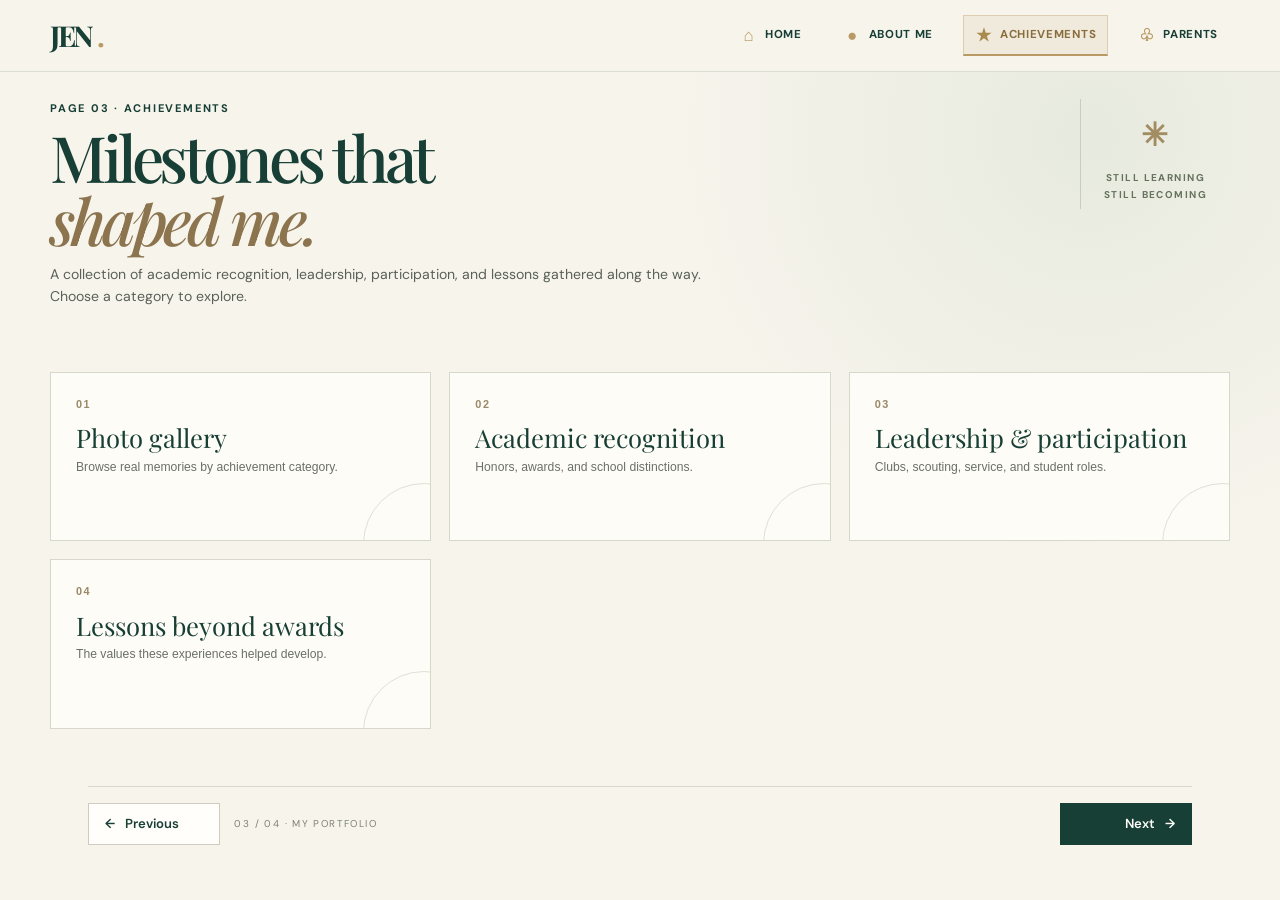
==== achievements.html @ 6d48bd4e "add changes" ====
<!DOCTYPE html>

<html lang="en">
<head>
<meta charset="utf-8"/>
<meta content="width=device-width, initial-scale=1" name="viewport"/>
<meta content="Ejelyn Cudal Garin's academic portfolio, personal story, achievements, and future goals." name="description"/>
<meta content="#173f35" name="theme-color"/>
<title>
   Achievements | Ejelyn Cudal Garin
  </title>
<link href="https://fonts.googleapis.com" rel="preconnect"/>
<link crossorigin="" href="https://fonts.gstatic.com" rel="preconnect"/>
<link href="https://fonts.googleapis.com/css2?family=DM+Sans:wght@400;500;600;700&amp;family=Playfair+Display:ital,wght@0,500;0,600;0,700;1,500;1,600&amp;display=swap" rel="stylesheet"/>
<link href="css/style.css" rel="stylesheet"/>
<script defer="" src="js/script.js">
</script>
<script defer="" src="js/gallery.js">
</script>
</head>
<body>
<a class="skip-link" href="#main">
   Skip to content
  </a>
<header class="site-header">
<a class="brand" href="index.html">
    JEN
    <span>
     .
    </span>
</a>

<nav aria-label="Main navigation" class="site-nav" id="site-nav"><a data-page="home" href="index.html"><span aria-hidden="true" class="nav-icon">⌂</span><span class="nav-label">HOME</span></a><a data-page="personal" href="personal.html"><span aria-hidden="true" class="nav-icon">●</span><span class="nav-label">ABOUT ME</span></a><a aria-current="page" class="active" data-page="achievements" href="achievements.html"><span aria-hidden="true" class="nav-icon">★</span><span class="nav-label">ACHIEVEMENTS</span></a><a data-page="parents" href="parents.html"><span aria-hidden="true" class="nav-icon">♧</span><span class="nav-label">PARENTS</span></a></nav>
</header>
<main id="main">
<section class="dashboard-hero">
<div class="dashboard-heading">
<p class="eyebrow">
      PAGE 03 · ACHIEVEMENTS
     </p>
<h1>
      Milestones that
      <br/>
<em>
       shaped me.
      </em>
</h1>
<p class="dashboard-intro">
      A collection of academic recognition, leadership, participation, and lessons gathered along the way. Choose a category to explore.
     </p>
</div>
<div class="dashboard-side-note">
<span class="side-note-mark">
      ✳
     </span>
<span>
      STILL LEARNING
      <br/>
      STILL BECOMING
     </span>
</div>
</section>
<section aria-label="Interactive page sections" class="dashboard-grid">
<button class="dashboard-card" data-dashboard-open="gallery" type="button">
<span class="dashboard-card-number">
      01
     </span>
<span class="dashboard-card-title">
      Photo gallery
     </span>
<span class="dashboard-card-desc">
      Browse real memories by achievement category.
     </span>
<span class="dashboard-card-action">
</button>
<button class="dashboard-card" data-dashboard-open="academic" type="button">
<span class="dashboard-card-number">
      02
     </span>
<span class="dashboard-card-title">
      Academic recognition
     </span>
<span class="dashboard-card-desc">
      Honors, awards, and school distinctions.
     </span>
<span class="dashboard-card-action">
</button>
<button class="dashboard-card" data-dashboard-open="leadership" type="button">
<span class="dashboard-card-number">
      03
     </span>
<span class="dashboard-card-title">
      Leadership &amp; participation
     </span>
<span class="dashboard-card-desc">
      Clubs, scouting, service, and student roles.
     </span>
<span class="dashboard-card-action">
</button>
<button class="dashboard-card" data-dashboard-open="lessons" type="button">
<span class="dashboard-card-number">
      04
     </span>
<span class="dashboard-card-title">
      Lessons beyond awards
     </span>
<span class="dashboard-card-desc">
      The values these experiences helped develop.
     </span>
<span class="dashboard-card-action">
</button>
</section>
<div aria-hidden="true" class="dashboard-source" hidden="">
<section class="section gallery-section searchable" id="photo-gallery">
<p class="eyebrow">
      A VISUAL JOURNEY · PHOTO GALLERY
     </p>
<h2>
      Memories behind
      <br/>
<em>
       the milestones.
      </em>
</h2>
<p class="gallery-intro">
      Browse my memories by category, from awards and school activities to leadership, clubs, research, and community service.
     </p>
<div aria-live="polite" class="editorial-gallery" id="editorial-gallery">
</div>
</section>
<section class="section searchable">
<p class="eyebrow">
      01 · ACADEMIC RECOGNITION
     </p>
<h2>
      Every milestone
      <br/>
<em>
       counts.
      </em>
</h2>
<div class="achievement-grid">
<article class="achievement-item">
<span class="achievement-symbol">
        ✳
       </span>
<h3>
        Kinder &amp; Elementary Honors
       </h3>
<p>
        San Pedro Elementary School · Kinder and Grades 1, 2, 4, and 5 — With Honors; Grade 3 — With High Honors.
       </p>
</article>
<article class="achievement-item">
<span class="achievement-symbol">
        ✳
       </span>
<h3>
        Grade 6 Honors
       </h3>
<p>
        Mary the Queen Educational Foundation · Grade 6, S.Y. 2017–2018 — With Honors.
       </p>
</article>
<article class="achievement-item">
<span class="achievement-symbol">
        ✳
       </span>
<h3>
        Junior High Honors
       </h3>
<p>
        Mary the Queen Educational Foundation · Grades 7–8, S.Y. 2018–2021 — With Honors.
       </p>
</article>
<article class="achievement-item">
<span class="achievement-symbol">
        ✳
       </span>
<h3>
        Grade 9 Honors
       </h3>
<p>
        The Great Plebian College · Grade 9, S.Y. 2021–2022 — With Honors.
       </p>
</article>
<article class="achievement-item">
<span class="achievement-symbol">
        ✳
       </span>
<h3>
        Grade 10 Honors
       </h3>
<p>
        Lyceum North-Western University · Grade 10, S.Y. 2022–2023 — With Honors.
       </p>
</article>
<article class="achievement-item">
<span class="achievement-symbol">
        ✳
       </span>
<h3>
        Best in Filipino
       </h3>
<p>
        Lyceum North-Western University · Grade 10, S.Y. 2022–2023.
       </p>
</article>
<article class="achievement-item">
<span class="achievement-symbol">
        ✳
       </span>
<h3>
        Best in Social Sciences
       </h3>
<p>
        Lyceum North-Western University · Grade 10, S.Y. 2022–2023.
       </p>
</article>
<article class="achievement-item">
<span class="achievement-symbol">
        ✳
       </span>
<h3>
        Best in TLE Skills
       </h3>
<p>
        Lyceum North-Western University · Grade 10, S.Y. 2022–2023.
       </p>
</article>
<article class="achievement-item">
<span class="achievement-symbol">
        ✳
       </span>
<h3>
        Senior High Honors
       </h3>
<p>
        Lyceum North-Western University · STEM strand, graduated 2025 with honors.
       </p>
</article>
<article class="achievement-item">
<span class="achievement-symbol">
        ✳
       </span>
<h3>
        Best in Research Capstone Project Paper
       </h3>
<p>
        Senior High School · Recognition for research and capstone work.
       </p>
</article>
<article class="achievement-item">
<span class="achievement-symbol">
        ✳
       </span>
<h3>
        Best in Product Innovation
       </h3>
<p>
        Senior High School · Recognition for product innovation.
       </p>
</article>
</div>
</section>
<section class="section paper-section searchable">
<p class="eyebrow">
      02 · LEADERSHIP &amp; PARTICIPATION
     </p>
<h2>
      Showing up
      <br/>
<em>
       for others.
      </em>
</h2>
<div class="timeline">
<article class="timeline-item">
<span class="timeline-date">
        S.Y. 2013–2014 · ELEMENTARY
       </span>
<div>
<h3>
         Supreme Pupil Government (SPG) Representative · Grade 3
        </h3>
<p>
         Elected as a Grade 3 Representative at San Pedro Elementary School, an early experience in student leadership and representing classmates.
        </p>
</div>
</article>
<article class="timeline-item">
<span class="timeline-date">
        ENVIRONMENT &amp; SERVICE
       </span>
<div>
<h3>
         YES-O Camp President
        </h3>
<p>
         San Pedro Elementary School · S.Y. 2013–2014. Led and joined activities promoting environmental awareness, teamwork, and responsibility.
        </p>
</div>
</article>
<article class="timeline-item">
<span class="timeline-date">
        SCOUTING
       </span>
<div>
<h3>
         Star Scout &amp; Junior Girl Scout
        </h3>
<p>
         Star Scout Dancer Badge / Challenge of the Arts (S.Y. 2013–2014). Junior Girl Scout activities (2014–2015) included Preparedness, Environmental and Community programs, advanced first aid, online safety, and an Outstanding Community Action Project through tree planting.
        </p>
</div>
</article>
<article class="timeline-item">
<span class="timeline-date">
        SCHOOL ACTIVITIES
       </span>
<div>
<h3>
         Clubs &amp; performance
        </h3>
<p>
         Mary the Queen: Theatre and Drum and Lyre Corps. Lyceum North-Western University: Science Club and Filipino Club. Filipino Club · S.Y. 2023–2024, Grade 11: Tagapamayapa (P.O.), helping maintain peace, order, and positive relationships among members.
        </p>
</div>
</article>
</div>
</section>
<section class="section searchable">
<p class="eyebrow">
      03 · WHAT THESE MILESTONES TAUGHT ME
     </p>
<h2>
      Beyond the
      <br/>
<em>
       certificate.
      </em>
</h2>
<div class="value-grid">
<article>
<h3>
        Consistency
       </h3>
<p>
        Recognition encouraged me to keep showing up and putting effort into learning.
       </p>
</article>
<article>
<h3>
        Teamwork
       </h3>
<p>
        Clubs, scouting, and school activities taught me that group achievements depend on cooperation.
       </p>
</article>
<article>
<h3>
        Responsibility
       </h3>
<p>
        Leadership opportunities helped me appreciate preparation, accountability, and service.
       </p>
</article>
<article>
<h3>
        Creativity
       </h3>
<p>
        Research, product innovation, and the arts gave me different ways to explore ideas and express them.
       </p>
</article>
</div>
</section>
</div>
<div class="dashboard-overlay" hidden="" id="dashboard-overlay">
<div aria-labelledby="dashboard-panel-title" aria-modal="true" class="dashboard-panel" role="dialog">
<div class="dashboard-panel-top">
<div>
<p class="eyebrow">
        INTERACTIVE VIEW
       </p>
<h2 id="dashboard-panel-title">
        Explore
       </h2>
</div>
<button aria-label="Close section" class="dashboard-close" type="button">
       ×
      </button>
</div>
<div class="dashboard-panel-content" id="dashboard-panel-content">
</div>
</div>
</div>
<nav aria-label="Portfolio page navigation" class="page-step-navigation">
<a aria-label="Previous page: About Me" class="page-step-link previous" href="personal.html"><span aria-hidden="true">←</span><span>Previous</span></a>
<span class="page-step-center">03 / 04 · MY PORTFOLIO</span>
<a aria-label="Next page: Parents" class="page-step-link next" href="parents.html"><span>Next</span><span aria-hidden="true">→</span></a>
</nav>
</main>
<footer class="site-footer">
<p>
    © 2026 Ejelyn Cudal Garin · Personal Academic Portfolio
   </p>
<a href="index.html">
    Back to home ↑
   </a>
</footer>
<script defer="" src="js/photo-viewer.js"></script>
<script defer="" src="js/dashboard.js"></script>
</body>
</html>
---- css/style.css ----
:root{--ivory:#F7F4EC;--paper:#FFFEFA;--green:#173F35;--green2:#315B4B;--charcoal:#292B28;--muted:#686E65;--line:#DDD9CE;--gold:#B99A64;--serif:"Playfair Display",Georgia,serif;--sans:"DM Sans",Arial,sans-serif;--page:min(1180px,calc(100% - 48px))}
*{box-sizing:border-box}html{scroll-behavior:smooth;scroll-padding-top:90px}body{margin:0;background:var(--ivory);color:var(--charcoal);font-family:var(--sans);line-height:1.75}a{color:inherit;text-decoration:none}img{max-width:100%;display:block}p{margin-top:0}.skip-link{position:absolute;left:-9999px;top:8px;background:var(--green);color:white;padding:10px 16px;z-index:100}.skip-link:focus{left:8px}
.site-header{min-height:76px;padding:0 max(24px,calc((100% - 1180px)/2));display:flex;align-items:center;justify-content:space-between;border-bottom:1px solid rgba(23,63,53,.13);background:rgba(247,244,236,.96);position:sticky;top:0;z-index:20;backdrop-filter:blur(12px)}.brand{font-family:var(--serif);font-size:1.8rem;letter-spacing:-.08em;font-weight:700;color:var(--green)}.brand span{color:var(--gold)}.site-nav{display:flex;align-items:center;gap:25px;font-size:.82rem;font-weight:600}.site-nav a{padding:8px 0;border-bottom:1px solid transparent}.site-nav a:hover,.site-nav a.active{color:#8A6D3D;border-color:var(--gold)}.menu-toggle{display:none}
.section{padding:92px max(24px,calc((100% - 1180px)/2))}.hero{min-height:calc(90svh - 76px);padding-top:75px;padding-bottom:70px;display:grid;grid-template-columns:1.05fr .95fr;gap:60px;align-items:center;position:relative;overflow:hidden}.hero-copy{max-width:640px}.eyebrow{font-size:.69rem;letter-spacing:.16em;font-weight:700;color:var(--green);margin:0 0 18px}.eyebrow-line{display:inline-block;width:30px;height:1px;background:var(--green);vertical-align:middle;margin-right:10px}h1,h2,h3{margin-top:0;font-weight:500;line-height:1.15}h1{font-family:var(--serif);font-size:clamp(3.8rem,7vw,7rem);letter-spacing:-.065em;margin-bottom:25px;color:var(--green)}h1 em,h2 em{font-weight:500;color:#8B744E;font-style:italic}h2{font-family:var(--serif);font-size:clamp(2.5rem,5vw,4.8rem);letter-spacing:-.055em;color:var(--green);margin-bottom:26px}h3{font-family:var(--serif);font-size:1.55rem;color:var(--green);margin-bottom:12px}.hero-intro{font-size:1.08rem;max-width:540px;color:#4D514A}.hero-motto{font-family:var(--serif);font-style:italic;font-size:1.15rem;color:var(--green);margin:28px 0}.hero-actions{display:flex;align-items:center;gap:24px;flex-wrap:wrap}.button{display:inline-flex;align-items:center;gap:16px;padding:13px 18px;font-size:.84rem;font-weight:600;transition:transform .2s,background .2s}.button:hover{transform:translateY(-3px)}.button-dark{background:var(--green);color:white}.button-dark:hover{background:#0E3028}.text-link{font-size:.85rem;font-weight:600;text-decoration:underline;text-underline-offset:5px;text-decoration-color:#B99A64}.hero-art{position:relative;max-width:500px;justify-self:end;width:100%;padding:20px 35px 35px 20px}.portrait-frame{aspect-ratio:4/5;background:#E9E5D9;border:1px solid #D8D2C4;padding:12px;position:relative;box-shadow:18px 18px 0 #E8E2D5}.portrait-frame img{width:100%;height:100%;object-fit:contain;background:#f5f2e9;position:absolute;inset:0;padding:12px}.image-placeholder{display:none;width:100%;height:100%;min-height:180px;align-items:center;justify-content:center;flex-direction:column;text-align:center;gap:12px;color:var(--green);font-size:.86rem;background:linear-gradient(145deg,#EAE5D8,#F6F2E8);padding:18px}.placeholder-mark{font-family:var(--serif);font-size:3rem;font-style:italic;color:#9B855E}.image-placeholder small{font-size:.72rem;color:var(--muted)}.hero-note{position:absolute;bottom:5px;left:-22px;background:var(--green);color:white;padding:18px 20px;display:flex;align-items:center;gap:12px;font-family:var(--serif);font-style:italic;line-height:1.35;box-shadow:0 10px 30px #233b2a20}.note-star{font-size:1.8rem;color:#D9C8A8}.vertical-label{position:absolute;right:4px;top:22px;writing-mode:vertical-rl;font-size:.59rem;letter-spacing:.2em;color:var(--muted)}
.intro{border-top:1px solid var(--line);background:var(--paper)}.intro-grid{display:grid;grid-template-columns:1fr 1fr;gap:70px}.lead{font-size:1.2rem;line-height:1.7;color:#44483F}.intro-side{max-width:550px;color:#62665E;font-size:.96rem}.highlight-section,.paper-section{background:var(--paper)}.section-heading{max-width:720px;margin-bottom:48px}.section-desc{max-width:620px;color:var(--muted)}.future-grid{display:grid;grid-template-columns:repeat(3,1fr);gap:18px}.future-card{border:1px solid var(--line);padding:28px 25px;min-height:290px;position:relative;background:#FAF8F2}.future-index{font-family:var(--serif);font-size:2.2rem;color:#C4B18D}.future-card .eyebrow{margin:20px 0 12px;font-size:.62rem}.future-card h3{font-size:1.6rem}.future-card p{color:var(--muted);font-size:.9rem}.contact-section{background:var(--green);text-align:center;color:var(--ivory);padding-top:100px;padding-bottom:100px}.contact-section .eyebrow{color:#D9C8A8}.contact-section h2{color:var(--ivory)}.contact-section h2 em{color:#D9C8A8}.contact-copy{max-width:620px;margin:0 auto 30px;color:#E0E7DE}.button-light{background:var(--ivory);color:var(--green)}.site-footer{display:flex;justify-content:space-between;align-items:center;gap:20px;padding:25px max(24px,calc((100% - 1180px)/2));font-size:.75rem;color:var(--muted)}.site-footer p{margin:0}.site-footer>a:last-child{text-decoration:underline;text-underline-offset:4px}
.page-hero{padding-top:75px;padding-bottom:55px}.page-hero h1{font-size:clamp(3.5rem,6vw,6rem)}.page-hero .hero-intro{max-width:700px}.search-wrap{margin-top:32px;max-width:580px}.search-wrap label{display:block;font-size:.75rem;font-weight:700;letter-spacing:.08em;margin-bottom:8px;color:var(--green)}.search-wrap input{width:100%;border:1px solid #CFCABD;background:var(--paper);padding:14px 16px;font:inherit;outline-color:var(--green)}.search-status{font-size:.76rem;color:var(--muted);margin:8px 0 0}.personal-layout{display:grid;grid-template-columns:1.2fr .8fr;gap:70px;align-items:start}.profile-intro p:not(.eyebrow){color:#555B52}.profile-facts{background:var(--green);color:#F7F4EC;padding:30px}.profile-facts .eyebrow{color:#D9C8A8}.profile-facts dl{margin:0}.profile-facts dl div{padding:13px 0;border-bottom:1px solid #ffffff2c}.profile-facts dt{font-size:.7rem;letter-spacing:.08em;text-transform:uppercase;color:#D9C8A8}.profile-facts dd{margin:3px 0 0;font-size:.92rem}.timeline{border-top:1px solid var(--line);margin:35px 0 0}.timeline-item{display:grid;grid-template-columns:200px 1fr;gap:40px;padding:28px 0;border-bottom:1px solid var(--line)}.timeline-date{font-size:.75rem;color:#8B744E;letter-spacing:.06em;padding-top:5px}.timeline-item h3{font-size:1.6rem;margin-bottom:10px}.timeline-item p{color:var(--muted);max-width:760px;margin-bottom:0}.value-grid{display:grid;grid-template-columns:repeat(3,1fr);gap:14px}.value-grid article{padding:25px;border:1px solid var(--line);background:#FAF8F2}.value-grid p{color:var(--muted);font-size:.9rem;margin-bottom:0}.closing-quote{margin:70px auto 0;max-width:800px;text-align:center;font-family:var(--serif);font-style:italic;font-size:clamp(1.5rem,3vw,2.4rem);line-height:1.45;color:var(--green)}.family-section{background:var(--paper)}.family-grid{display:grid;grid-template-columns:repeat(2,1fr);gap:45px 28px}.family-photo{aspect-ratio:5/3;background:#E9E5D9;position:relative;margin-bottom:22px;overflow:hidden}.family-photo img{position:absolute;inset:0;width:100%;height:100%;object-fit:contain;background:#f5f2e9}.family-photo .image-placeholder{min-height:100%;height:100%}.family-card .eyebrow{margin-bottom:9px;font-size:.62rem}.family-card h3{font-size:1.85rem}.family-card>p:last-child{max-width:500px;color:var(--muted);font-size:.91rem}.privacy-note{margin-top:40px;border-left:2px solid var(--gold);padding-left:16px;color:var(--muted);font-size:.78rem}.achievement-grid{display:grid;grid-template-columns:repeat(3,1fr);gap:16px;margin-top:35px}.achievement-item{border:1px solid var(--line);padding:26px;background:#FAF8F2}.achievement-symbol{font-size:1.4rem;color:var(--gold)}.achievement-item h3{margin-top:15px}.achievement-item p{font-size:.9rem;color:var(--muted);margin-bottom:0}
.search-hidden{display:none!important}.search-match{outline:1px solid #B99A64;outline-offset:2px}
@media(max-width:850px){.site-nav{gap:14px}.hero{gap:25px}.personal-layout{gap:35px}.future-card{padding:22px 18px}.achievement-grid{grid-template-columns:repeat(2,1fr)}.value-grid{grid-template-columns:repeat(2,1fr)}}
@media(max-width:680px){.site-header{min-height:68px;padding:0 18px}.menu-toggle{display:flex;flex-direction:column;gap:5px;background:transparent;border:0;padding:10px}.menu-toggle span{display:block;width:23px;height:1px;background:var(--green)}.site-nav{display:none;position:absolute;top:68px;left:0;right:0;padding:18px;background:var(--ivory);border-bottom:1px solid var(--line);flex-direction:column;align-items:stretch;gap:0}.site-nav.open{display:flex}.site-nav a{padding:12px 6px}.section{padding:65px 18px}.hero{min-height:auto;grid-template-columns:1fr;gap:28px;padding-top:48px;padding-bottom:60px}.hero-copy{order:1}.hero-art{order:0;width:min(78%,350px);justify-self:center;padding:10px 25px 25px 10px}.hero-note{left:-25px;padding:12px;font-size:.85rem}.vertical-label{right:-3px}.hero h1{font-size:clamp(3.5rem,17vw,5.6rem)}.intro-grid,.personal-layout{grid-template-columns:1fr;gap:25px}.page-hero{padding-top:50px}.page-hero h1{font-size:clamp(3.2rem,15vw,5rem)}.future-grid,.family-grid,.value-grid,.achievement-grid{grid-template-columns:1fr}.future-card{min-height:auto}.timeline-item{grid-template-columns:1fr;gap:8px;padding:23px 0}.profile-facts{padding:24px}.site-footer{padding:22px 18px;align-items:flex-start;flex-direction:column}.closing-quote{margin-top:50px}.hero-actions{gap:15px}}
@media(prefers-reduced-motion:reduce){html{scroll-behavior:auto}*,*:before,*:after{animation-duration:.01ms!important;transition-duration:.01ms!important}}


/* Editorial achievements photo gallery */
.gallery-intro{max-width:680px;color:var(--muted);margin:18px 0 38px;line-height:1.8}
.editorial-gallery{display:grid;grid-template-columns:repeat(2,minmax(0,1fr));gap:42px 24px;align-items:start}
.gallery-card{min-width:0}
.gallery-card-feature{grid-column:span 2;display:grid;grid-template-columns:1.15fr .85fr;gap:28px;align-items:center}
.gallery-photo{position:relative;aspect-ratio:4/3;overflow:hidden;background:#e9e7dc;border:1px solid var(--line)}
.photo-placeholder{display:flex;flex-direction:column;align-items:center;justify-content:center;text-align:center;padding:24px;background:linear-gradient(135deg,#edf0e7 0%,#f7f4ec 52%,#dce6dc 100%);color:var(--green)}
.photo-number{position:absolute;top:15px;left:17px;font-size:.68rem;letter-spacing:.12em;color:#796b53}
.photo-mark{font-family:var(--serif);font-size:3rem;color:#b99a64;line-height:1;margin-bottom:12px}
.photo-prompt{max-width:230px;font-size:.8rem;line-height:1.6;color:#62665e}
.gallery-caption{padding:19px 2px 0}
.gallery-caption .eyebrow{font-size:.63rem;margin-bottom:9px}
.gallery-caption h3{font-size:1.65rem;margin:0 0 10px}
.gallery-caption p:last-child{font-size:.91rem;line-height:1.75;color:var(--muted);margin-bottom:0}
@media(max-width:680px){.editorial-gallery{grid-template-columns:1fr;gap:30px}.gallery-card-feature{grid-column:auto;display:block}.gallery-photo{aspect-ratio:4/3}.gallery-caption h3{font-size:1.45rem}}


/* Personal profile additions */
.becoming-mantra{display:flex;flex-wrap:wrap;gap:.35rem .7rem;margin:1.4rem 0 0;padding-top:1rem;border-top:1px solid rgba(255,255,255,.28);font-family:'Playfair Display',serif;font-size:clamp(1.05rem,2vw,1.45rem);font-style:italic;line-height:1.55;color:inherit;}
.becoming-mantra span{display:inline-block;}
.becoming-mantra span:last-child{font-weight:700;text-decoration:underline;text-decoration-thickness:1px;text-underline-offset:5px;}
.personal-details h2{margin-bottom:1.5rem;}
.detail-grid{display:grid;grid-template-columns:repeat(3,minmax(0,1fr));gap:1rem;}
.detail-card,.detail-panel{padding:1.25rem 1.35rem;border:1px solid var(--line, #d9dfd8);background:rgba(255,255,255,.48);}
.detail-label{display:block;margin-bottom:.5rem;font-size:.72rem;text-transform:uppercase;letter-spacing:.13em;opacity:.7;}
.detail-card p,.detail-panel p{margin:0;overflow-wrap:anywhere;}
.detail-card a{color:inherit;text-decoration-thickness:1px;text-underline-offset:3px;}
.detail-card-wide{grid-column:span 2;}
.personality-layout{display:grid;grid-template-columns:1fr 1fr;gap:clamp(2rem,6vw,6rem);align-items:start;}
.personality-copy{padding-top:2.4rem;}
.personality-copy p{max-width:62ch;}
.detail-columns{display:grid;grid-template-columns:repeat(2,minmax(0,1fr));gap:1rem;margin-top:1.5rem;}
.detail-panel h3{margin:0 0 .65rem;font-family:'Playfair Display',serif;font-size:1.3rem;font-weight:500;}
.detail-panel .sub-detail-heading{margin-top:1.3rem;}
@media(max-width:700px){.detail-grid{grid-template-columns:repeat(2,minmax(0,1fr));}.detail-card-wide{grid-column:span 2;}.personality-layout{grid-template-columns:1fr;gap:1rem;}.personality-copy{padding-top:0;}.detail-columns{grid-template-columns:1fr;}.becoming-mantra{gap:.2rem .55rem;}}

.gallery-photo{position:relative;overflow:hidden;}
.gallery-image{display:block;width:100%;height:100%;object-fit:cover;}
.gallery-photo.has-image .photo-number,.gallery-photo.has-image .photo-mark,.gallery-photo.has-image .photo-prompt{display:none;}


/* Personal interests: editorial icon cards */
.interest-grid{display:grid;grid-template-columns:repeat(4,minmax(0,1fr));gap:1rem;margin-top:1.6rem}
.interest-card{min-width:0;padding:1.35rem;border:1px solid var(--line,#d9dfd8);background:linear-gradient(145deg,rgba(255,255,255,.72),rgba(247,245,239,.9));transition:transform .2s ease,border-color .2s ease,box-shadow .2s ease}
.interest-card:hover{transform:translateY(-3px);border-color:var(--gold,#b99a64);box-shadow:0 12px 28px rgba(23,63,53,.07)}
.interest-icon{width:43px;height:43px;display:flex;align-items:center;justify-content:center;margin-bottom:1rem;border-radius:14px;background:#e4ece4;color:var(--green,#173f35)}
.interest-icon svg{width:23px;height:23px;fill:none;stroke:currentColor;stroke-width:1.6;stroke-linecap:round;stroke-linejoin:round}
.interest-card h3{margin:0 0 .55rem;font-family:'Playfair Display',serif;font-size:1.22rem;font-weight:500;line-height:1.25}
.interest-card p{margin:0;color:var(--muted,#62665e);font-size:.88rem;line-height:1.7}
.interest-card h4{margin:1rem 0 .45rem;font-size:.76rem;text-transform:uppercase;letter-spacing:.1em;font-weight:600}
.color-icon{flex-direction:row;gap:4px;font-size:1.25rem}
.color-icon span:nth-child(1){color:#222}.color-icon span:nth-child(2){color:#fff;text-shadow:0 0 0 #777,0 0 2px #777}.color-icon span:nth-child(3){color:#e8a6bd}
.color-swatches,.comfort-color{display:flex;align-items:center;gap:.5rem;margin:.55rem 0 .7rem}
.swatch{display:inline-block;width:19px;height:19px;border-radius:50%;border:1px solid rgba(0,0,0,.14)}
.swatch-black{background:#222}.swatch-white{background:#fff}.swatch-pink{background:#e8a6bd}.swatch-yellow{background:#f0d66e}
.comfort-color{font-size:.88rem;color:var(--muted,#62665e)}
@media(max-width:1000px){.interest-grid{grid-template-columns:repeat(3,minmax(0,1fr))}}
@media(max-width:700px){.interest-grid{grid-template-columns:repeat(2,minmax(0,1fr))}.family-grid{grid-template-columns:1fr;gap:35px}}
@media(max-width:420px){.interest-grid{grid-template-columns:1fr}}

/* Preserve each original photograph's aspect ratio without cropping */
.family-grid{grid-template-columns:repeat(2,minmax(0,1fr));align-items:start}
.family-photo{aspect-ratio:auto;height:auto;overflow:visible;background:transparent}
.family-photo img{position:static;display:block;width:100%;height:auto;max-height:none;object-fit:contain;object-position:center;background:transparent}
.family-photo .image-placeholder{display:none!important}
.gallery-photo{height:auto;min-height:260px;aspect-ratio:auto;overflow:hidden}
.gallery-photo .gallery-image{position:relative;display:block;width:100%;height:auto;max-height:none;object-fit:contain;object-position:center;background:#f7f5ef}
.gallery-photo:not(.has-image){min-height:260px;aspect-ratio:4/3}
@media(max-width:700px){.family-grid{grid-template-columns:1fr}.family-photo img{width:100%;height:auto}.gallery-photo.has-image{min-height:0}}


/* Original image proportions are preserved; images are never stretched or cropped. */
.gallery-photo.has-image{aspect-ratio:auto;height:auto;overflow:visible;background:transparent;display:block;padding:0;}
.gallery-image{display:block;width:100%;height:auto;max-height:none;object-fit:contain;}
.family-photo{height:auto;aspect-ratio:auto;overflow:visible;background:transparent;}
.family-photo img{position:static;display:block;width:100%;height:auto;max-height:none;object-fit:contain;background:transparent;}
.family-photo .image-placeholder{min-height:0;height:auto;}


/* Interactive portfolio additions */
.school-timeline{display:grid;grid-template-columns:repeat(2,minmax(0,1fr));gap:1rem;margin-top:2rem}.school-card{display:grid;grid-template-columns:88px 1fr;gap:1.1rem;align-items:center;padding:1.25rem;background:#fff;border:1px solid #dfe7df;border-radius:18px;box-shadow:0 8px 24px #173f350a}.school-card img{width:88px;height:auto;max-height:100px;object-fit:contain;display:block}.school-card h3{margin:.2rem 0}.school-card p{margin:.35rem 0;color:#5e6b63;font-size:.93rem}.interest-grid{display:grid;grid-template-columns:repeat(3,minmax(0,1fr));gap:1rem;margin-top:2rem}.interest-card{border:1px solid #dfe7df;background:#fff;border-radius:18px;padding:1.25rem;text-align:left;cursor:pointer;transition:transform .2s,box-shadow .2s;color:#173f35;min-height:175px}.interest-card:hover,.interest-card:focus-visible{transform:translateY(-4px);box-shadow:0 14px 32px #173f3518}.interest-card .interest-icon{font-size:1.7rem;display:block;margin-bottom:.8rem}.interest-card h3{margin:0 0 .4rem}.interest-card p{margin:0;color:#68756c;font-size:.9rem}.family-card{cursor:pointer;transition:transform .2s,box-shadow .2s}.family-card:hover{transform:translateY(-4px);box-shadow:0 14px 30px #173f3514}.family-open{margin-top:.8rem;border:0;background:transparent;text-decoration:underline;text-underline-offset:4px;font:inherit;cursor:pointer;color:#173f35}.family-photo img,.gallery-image{width:100%;height:auto;object-fit:contain;display:block}.family-photo{height:auto!important;overflow:visible!important;background:#f4f2eb}.gallery-photo{height:auto!important;aspect-ratio:auto!important;overflow:hidden}.gallery-image{position:relative!important;inset:auto!important;max-height:560px}.photo-placeholder:not(.has-image){min-height:180px;aspect-ratio:4/3;background:#edf1e9}.portfolio-modal{position:fixed;inset:0;z-index:9999;background:#101a16b8;display:none;align-items:center;justify-content:center;padding:1rem}.portfolio-modal.open{display:flex}.portfolio-modal-panel{position:relative;background:#fbfaf6;color:#173f35;border-radius:20px;max-width:760px;width:min(100%,760px);max-height:88vh;overflow:auto;padding:clamp(1.3rem,4vw,2.5rem);box-shadow:0 25px 90px #0004}.portfolio-modal-panel h2{font-family:'Playfair Display',serif;font-size:clamp(1.7rem,4vw,2.6rem);margin:.2rem 2.4rem 1rem 0}.portfolio-modal-panel p{line-height:1.8}.modal-close{position:sticky;float:right;top:0;border:1px solid #d5dfd5;background:#fff;border-radius:50%;width:42px;height:42px;font-size:1.3rem;cursor:pointer;color:#173f35}.resource-list{display:grid;gap:.7rem;margin-top:1rem}.resource-list a{padding:1rem;border-radius:12px;border:1px solid #dfe7df;background:#fff;color:#173f35;text-decoration:none}.resource-list a:hover{text-decoration:underline}.modal-note{font-size:.9rem;color:#647269;background:#edf2eb;padding:.9rem;border-radius:12px}.achievement-item,.timeline-item{break-inside:avoid}
@media(max-width:760px){.school-timeline{grid-template-columns:1fr}.interest-grid{grid-template-columns:repeat(2,minmax(0,1fr))}.school-card{grid-template-columns:68px 1fr}.school-card img{width:68px}.portfolio-modal{padding:.5rem}.portfolio-modal-panel{max-height:94vh;border-radius:16px}}
@media(max-width:420px){.interest-grid{grid-template-columns:1fr}.school-card{padding:1rem}}

/* Interactive interest cards and resource popups */
.interest-card{cursor:pointer;text-align:left;color:inherit;font:inherit;display:block;width:100%;text-decoration:none;transition:transform .2s,box-shadow .2s,border-color .2s}.interest-card:hover,.interest-card:focus-visible{transform:translateY(-4px);box-shadow:0 12px 28px #173f3517;border-color:var(--gold);outline-color:var(--green)}.interest-card .interest-icon{display:flex;align-items:center;justify-content:center;gap:5px}.interest-card .interest-icon svg{width:30px;height:30px;fill:none;stroke:currentColor;stroke-width:1.6;stroke-linecap:round;stroke-linejoin:round}.interest-action{display:inline-block;margin-top:8px;color:var(--green);font-weight:700;text-decoration:underline;text-underline-offset:3px}.resource-list{display:grid;gap:10px;margin-top:22px}.resource-item{display:flex;flex-direction:column;gap:2px;border:1px solid var(--line);background:#FAF8F2;padding:14px 16px}.resource-item strong{color:var(--green)}.resource-item span{font-size:.88rem;color:var(--muted)}#family-modal-content p{white-space:normal;line-height:1.85}.family-open{cursor:pointer}


/* Organized achievements gallery: grouped by category, without photo-count badges. */
.editorial-gallery{display:block}
.gallery-category-group{margin:0 0 54px}
.gallery-category-title{font-family:var(--serif);font-size:1.8rem;font-weight:600;margin:0 0 24px;padding-bottom:12px;border-bottom:1px solid var(--line)}
.gallery-category-grid{display:grid;grid-template-columns:repeat(2,minmax(0,1fr));gap:38px 24px;align-items:start}
.gallery-photo .photo-number{display:none!important}
.gallery-caption h4{font-family:var(--serif);font-size:1.45rem;font-weight:600;margin:0 0 10px}
@media(max-width:680px){.gallery-category-grid{grid-template-columns:1fr;gap:30px}.gallery-category-title{font-size:1.55rem}}


/* Final achievements gallery: compact layout with only real uploaded photographs */
#editorial-gallery { display: block; }
#editorial-gallery .gallery-category-group { margin: 0 0 42px; }
#editorial-gallery .gallery-category-grid {
  display: grid;
  grid-template-columns: repeat(2, minmax(0, 1fr));
  gap: 24px;
  align-items: start;
}
#editorial-gallery .gallery-category-group.single-photo-category .gallery-category-grid {
  grid-template-columns: minmax(0, 1fr);
}
#editorial-gallery .gallery-category-group.single-photo-category .gallery-card {
  width: 100%;
  max-width: 620px;
}
#editorial-gallery .gallery-card { min-width: 0; margin: 0; }
#editorial-gallery .gallery-photo {
  aspect-ratio: auto;
  height: auto;
  min-height: 0;
  padding: 0;
  display: block;
  overflow: hidden;
  background: #f4f1eb;
}
#editorial-gallery .gallery-image {
  display: block;
  width: 100%;
  height: auto;
  max-height: 560px;
  object-fit: contain;
  margin: 0 auto;
}
#editorial-gallery .gallery-caption { padding: 12px 2px 0; }
#editorial-gallery .gallery-caption h4 { margin-bottom: 0; }
@media (max-width: 680px) {
  #editorial-gallery .gallery-category-grid { grid-template-columns: minmax(0, 1fr); gap: 24px; }
  #editorial-gallery .gallery-category-group.single-photo-category .gallery-card { max-width: none; }
}

/* Small underlined prompts on each personal-interest card */
.interest-card .interest-action{display:block;margin-top:10px;color:var(--green,#173f35);font-size:.82rem;font-weight:700;text-decoration:underline;text-underline-offset:3px}
.interest-card:focus-visible{outline:2px solid var(--gold,#b99a64);outline-offset:3px}


/* Achievement category cards and pop-up gallery */
.gallery-section .gallery-intro{max-width:680px;color:var(--muted);margin-bottom:30px}
.achievement-category-grid{display:grid;grid-template-columns:repeat(3,minmax(0,1fr));gap:16px;margin-top:32px}
.achievement-category-card{appearance:none;text-align:left;display:flex;flex-direction:column;align-items:flex-start;min-height:218px;padding:25px;border:1px solid var(--line);background:var(--paper);color:var(--charcoal);font:inherit;cursor:pointer;transition:transform .2s,border-color .2s,box-shadow .2s}
.achievement-category-card:hover,.achievement-category-card:focus-visible{transform:translateY(-4px);border-color:var(--gold);box-shadow:0 12px 28px #173f3510;outline:none}
.category-icon{display:grid;place-items:center;width:46px;height:46px;border:1px solid #d9c8a8;border-radius:50%;font-family:var(--serif);font-size:1.5rem;color:var(--green);margin-bottom:20px}
.category-card-title{font-family:var(--serif);font-size:1.35rem;line-height:1.25;color:var(--green);margin-bottom:8px}
.category-card-description{font-size:.84rem;line-height:1.55;color:var(--muted)}
.category-card-action{margin-top:auto;padding-top:18px;font-size:.76rem;font-weight:700;letter-spacing:.04em;color:#8B744E}
.achievement-modal[hidden],.achievement-lightbox[hidden]{display:none!important}
.achievement-modal{position:fixed;inset:0;z-index:1000;display:grid;place-items:center;padding:24px}
.achievement-modal-backdrop{position:absolute;inset:0;background:#17231fd9;backdrop-filter:blur(5px)}
.achievement-modal-panel{position:relative;width:min(980px,100%);max-height:min(86vh,900px);overflow:auto;background:var(--ivory);padding:clamp(22px,4vw,42px);box-shadow:0 25px 80px #0005}
.achievement-modal-heading{display:flex;justify-content:space-between;align-items:flex-start;gap:20px;margin-bottom:25px}
.achievement-modal-heading h2{font-size:clamp(2rem,4vw,3.2rem);margin-bottom:8px}
.achievement-modal-description{color:var(--muted);font-size:.9rem;margin:0}
.achievement-modal-close,.achievement-lightbox-close{flex:0 0 auto;width:42px;height:42px;border:1px solid var(--line);background:var(--paper);color:var(--green);font-size:1.8rem;line-height:1;cursor:pointer}
.achievement-modal-grid{display:grid;grid-template-columns:repeat(2,minmax(0,1fr));gap:18px}
.achievement-modal-photo{margin:0;background:var(--paper);border:1px solid var(--line);padding:8px}
.achievement-image-button{display:block;width:100%;padding:0;border:0;background:#eee9df;cursor:zoom-in}
.achievement-image-button img{width:100%;height:300px;object-fit:contain}
.gallery-modal-open{overflow:hidden}
.achievement-lightbox{position:fixed;inset:0;z-index:1100;background:#111e;display:grid;place-items:center;padding:55px 25px 25px}
.achievement-lightbox img{max-width:min(1100px,95vw);max-height:85vh;width:auto;height:auto;object-fit:contain}
.achievement-lightbox-close{position:absolute;right:22px;top:18px;background:#fff}
@media(max-width:850px){.achievement-category-grid{grid-template-columns:repeat(2,minmax(0,1fr))}}
@media(max-width:600px){.achievement-category-grid{grid-template-columns:1fr}.achievement-category-card{min-height:180px}.achievement-modal{padding:10px}.achievement-modal-panel{max-height:92vh;padding:20px}.achievement-modal-grid{grid-template-columns:1fr}.achievement-image-button img{height:auto;max-height:60vh}}


/* ABOUT ME — clickable editorial layout */
.about-page .about-hero{padding-bottom:2.5rem}
.about-story-grid{display:grid;grid-template-columns:repeat(4,minmax(0,1fr));gap:1.1rem}
.about-story-card{appearance:none;position:relative;display:flex;flex-direction:column;align-items:flex-start;justify-content:space-between;min-height:220px;padding:1.45rem;border:1px solid #879b83;background:var(--paper,#fbfaf6);color:var(--green,#173f35);text-align:left;cursor:pointer;transition:transform .2s ease,box-shadow .2s ease,border-color .2s ease}
.about-story-card:hover,.about-story-card:focus-visible,.about-profile-card:hover,.about-quickfacts:hover,.about-detail-card:hover,.about-education-banner:hover,.about-personality-card:hover{transform:translateY(-4px);border-color:var(--green,#173f35);box-shadow:0 14px 32px #173f3515;outline:none}
.about-card-number{font-size:.72rem;letter-spacing:.16em;color:var(--muted);font-weight:700}
.about-card-title{font-family:'Playfair Display',serif;font-size:clamp(1.25rem,2vw,1.8rem);line-height:1.3;margin:1rem 0 1.5rem}
.about-card-link{display:inline-block;margin-top:1.25rem;font-size:.72rem;font-weight:700;letter-spacing:.06em;text-decoration:underline;text-underline-offset:5px;color:var(--green,#173f35)}
.about-profile-grid{display:grid;grid-template-columns:1fr 1fr;gap:1.2rem;margin-top:1.6rem;align-items:stretch}
.about-profile-card,.about-quickfacts,.about-personality-card{appearance:none;width:100%;display:flex;flex-direction:column;align-items:flex-start;gap:.85rem;padding:clamp(1.4rem,3vw,2.3rem);border:1px solid var(--line);background:var(--paper);color:var(--charcoal);text-align:left;font:inherit;cursor:pointer;transition:transform .2s,box-shadow .2s,border-color .2s}
.about-profile-card strong{font-family:'Playfair Display',serif;font-size:clamp(1.25rem,2.2vw,1.8rem);font-weight:500;line-height:1.45;color:var(--green)}
.about-profile-card>span:not(.about-card-kicker):not(.about-card-link){line-height:1.7;color:var(--muted)}
.about-card-kicker{font-size:.72rem;font-weight:700;letter-spacing:.12em;color:var(--muted)}
.quickfact-line{display:flex;justify-content:space-between;gap:1rem;width:100%;padding:.65rem 0;border-bottom:1px solid var(--line);font-size:.9rem;text-align:left}
.quickfact-line b{color:var(--green);font-weight:700}.quickfact-line span{color:var(--muted);text-align:right}
.about-detail-grid{display:grid;grid-template-columns:1fr .8fr 1.2fr;gap:.8rem;margin-top:1.5rem}
.about-detail-card{appearance:none;display:flex;flex-direction:column;gap:.5rem;min-height:78px;padding:1rem 1.1rem;border:1px solid var(--green);background:transparent;color:var(--green);font:inherit;text-align:left;text-decoration:none;cursor:pointer;transition:transform .2s,box-shadow .2s,border-color .2s}
.about-detail-card:nth-child(4){grid-column:1/2}.about-detail-card:nth-child(5){grid-column:2/4}
.about-detail-card span{font-size:.68rem;font-weight:700;letter-spacing:.1em}.about-detail-card strong{font-size:.95rem;overflow-wrap:anywhere}
.about-education-banner{appearance:none;width:100%;display:flex;flex-direction:column;align-items:flex-start;gap:1rem;padding:clamp(1.5rem,5vw,3.4rem);border:1px solid #9aaa95;background:var(--paper);color:var(--green);text-align:left;cursor:pointer;transition:transform .2s,box-shadow .2s,border-color .2s}
.about-education-banner strong{font-family:'Playfair Display',serif;font-weight:500;font-size:clamp(2rem,5vw,4rem);line-height:1.2}
.about-personality-card{max-width:none}
.personality-main{display:flex;flex-direction:column;gap:.1rem;color:var(--green)}
.personality-main strong{font-family:'Playfair Display',serif;font-size:clamp(2.5rem,5vw,4rem);font-weight:500}
.personality-main em{font-family:'Playfair Display',serif;font-size:clamp(1.5rem,3vw,2.2rem)}
.personality-summary{max-width:720px;line-height:1.75;color:var(--muted)}
.about-modal-panel{max-width:850px}
.about-school-list{display:grid;gap:.8rem;margin-top:1.2rem}
.about-school-item{display:grid;grid-template-columns:82px 1fr;gap:1rem;align-items:center;padding:1rem;border:1px solid var(--line);background:#fff}
.about-school-item img{width:82px;height:82px;object-fit:contain}
.about-school-item h3{font-family:'Playfair Display',serif;color:var(--green);font-size:1.15rem;margin:.1rem 0}
.about-school-item p{margin:.25rem 0;font-size:.88rem}
.about-school-item .eyebrow{font-size:.68rem;letter-spacing:.08em}
.about-interests-section .closing-quote{margin-top:4rem}
.about-page .interest-card{min-height:175px}
@media(max-width:900px){.about-story-grid{grid-template-columns:repeat(2,minmax(0,1fr))}.about-detail-grid{grid-template-columns:repeat(2,minmax(0,1fr))}.about-detail-card:nth-child(4),.about-detail-card:nth-child(5){grid-column:auto}}
@media(max-width:650px){.about-profile-grid{grid-template-columns:1fr}.about-story-card{min-height:190px}.about-detail-grid{grid-template-columns:1fr 1fr}.about-school-item{grid-template-columns:64px 1fr}.about-school-item img{width:64px;height:64px}.quickfact-line{flex-direction:column;gap:.2rem}.quickfact-line span{text-align:left}}
@media(max-width:430px){.about-story-grid{grid-template-columns:1fr}.about-story-card{min-height:160px}.about-detail-grid{grid-template-columns:1fr}.about-detail-card:nth-child(4),.about-detail-card:nth-child(5){grid-column:auto}}

/* INTERACTIVE, NO-PAGE-SCROLL DASHBOARDS — pages 02, 03 and 04 */
body.about-page, body:not(:has(.hero)) { min-height:100svh; }
body:has(.dashboard-grid) { height:100svh; min-height:560px; overflow:hidden; display:flex; flex-direction:column; background:radial-gradient(circle at 85% 15%,#e7eadf 0,transparent 32%),var(--ivory); }
body:has(.dashboard-grid) .site-header { flex:0 0 72px; min-height:72px; position:relative; }
body:has(.dashboard-grid) main { flex:1; min-height:0; width:100%; display:grid; grid-template-rows:minmax(210px, .95fr) minmax(0,1.35fr); gap:clamp(18px,2.4vh,30px); padding:clamp(18px,3vh,34px) max(24px,calc((100% - 1180px)/2)) clamp(18px,3vh,30px); overflow:hidden; }
body:has(.dashboard-grid) .dashboard-hero { min-height:0; display:flex; align-items:flex-start; justify-content:space-between; gap:24px; padding:0; position:relative; }
.dashboard-heading { max-width:760px; }
.dashboard-heading .eyebrow { margin-bottom:8px; }
body.about-page .dashboard-heading > .eyebrow { font-size:.55rem; letter-spacing:.14em; }
.dashboard-heading h1 { font-size:clamp(2.4rem,5vw,4.6rem); line-height:.98; margin:0 0 12px; }
.dashboard-intro { max-width:680px; margin:0; color:#596158; font-size:clamp(.84rem,1.1vw,1rem); line-height:1.55; }
.dashboard-hint { display:flex; align-items:center; gap:9px; margin:16px 0 0; color:var(--green2); font-size:.72rem; font-weight:700; letter-spacing:.04em; }
.hint-dot { width:7px;height:7px;border-radius:50%;background:#8c9b76;box-shadow:0 0 0 4px #8c9b7620; }
.dashboard-side-note { flex:0 0 150px; min-height:110px; border-left:1px solid #c9cdbf; display:flex; flex-direction:column; justify-content:center; align-items:center; gap:8px; color:#65735d; font-size:.62rem; letter-spacing:.15em; font-weight:700; text-align:center; }
.side-note-mark { font-family:var(--serif); font-size:2rem; color:#a28c62; }
.dashboard-grid { min-height:0; display:grid; grid-template-columns:repeat(3,minmax(0,1fr)); grid-template-rows:repeat(2,minmax(0,1fr)); gap:clamp(10px,1.5vw,18px); }
.dashboard-card { min-width:0; min-height:0; appearance:none; border:1px solid #d8d8ca; background:rgba(255,254,250,.86); color:var(--green); padding:clamp(14px,2vw,25px); display:flex; flex-direction:column; align-items:flex-start; text-align:left; cursor:pointer; position:relative; overflow:hidden; transition:transform .22s ease,border-color .22s ease,box-shadow .22s ease,background .22s ease; }
.dashboard-card::after { content:""; position:absolute; width:120px;height:120px;border:1px solid #dce2d5;border-radius:50%;right:-55px;bottom:-65px;transition:transform .3s ease; }
.dashboard-card:hover,.dashboard-card:focus-visible { transform:translateY(-3px); border-color:#71866c; background:#fffefa; box-shadow:0 14px 32px #173f3512; outline:none; }
.dashboard-card:hover::after { transform:scale(1.25); }
.dashboard-card-number { color:#9a8968; font-size:.68rem; letter-spacing:.14em; font-weight:700; }
.dashboard-card-title { font-family:var(--serif); font-size:clamp(1.15rem,2vw,1.8rem); line-height:1.12; margin:clamp(9px,1.5vh,16px) 0 7px; }
.dashboard-card-desc { color:#6a7067; font-size:clamp(.72rem,.95vw,.86rem); line-height:1.45; max-width:330px; }
.dashboard-card-action { margin-top:auto; padding-top:12px; font-size:.63rem; font-weight:700; letter-spacing:.11em; color:#526d55; }
.dashboard-card-action b { margin-left:7px; font-size:.9rem; }
body:has(.dashboard-grid) .site-footer { display:none; }
.dashboard-source { display:none !important; }
.dashboard-overlay[hidden] { display:none !important; }
.dashboard-overlay { position:fixed; inset:72px 0 0; z-index:80; background:#142b24a8; backdrop-filter:blur(8px); display:flex; justify-content:center; align-items:center; padding:clamp(12px,3vh,28px); }
.dashboard-panel { width:min(1080px,100%); max-height:100%; min-height:0; background:var(--ivory); border:1px solid #e1dfd4; box-shadow:0 25px 80px #071b1640; display:flex; flex-direction:column; overflow:hidden; }
.dashboard-panel-top { flex:0 0 auto; display:flex; align-items:center; justify-content:space-between; gap:20px; padding:18px clamp(18px,3vw,34px); border-bottom:1px solid var(--line); background:#fbfaf5; }
.dashboard-panel-top .eyebrow { margin:0 0 4px; }
.dashboard-panel-top h2 { font-size:clamp(1.7rem,3vw,2.6rem); margin:0; }
.dashboard-close { width:42px;height:42px;border:1px solid #c9cdbf;background:transparent;color:var(--green);font-size:1.8rem;line-height:1;cursor:pointer; flex:0 0 auto; }
.dashboard-panel-content { min-height:0; overflow:auto; overscroll-behavior:contain; padding:clamp(16px,2.5vw,30px); }
.dashboard-panel-content > .section { padding:0; }
.dashboard-panel-content h2 { font-size:clamp(2rem,4vw,3.5rem); }
.dashboard-panel-content .gallery-section { padding:0; }
.dashboard-panel-content .about-interests-section .closing-quote { margin-top:1.5rem; }
.dashboard-panel-content .interest-grid { grid-template-columns:repeat(auto-fit,minmax(145px,1fr)); }
.dashboard-panel-content .family-grid { grid-template-columns:repeat(4,minmax(0,1fr)); gap:12px; }
.dashboard-panel-content .family-card { padding:14px; }
.dashboard-panel-content .family-photo { height:180px; }
.dashboard-panel-content .achievement-grid { grid-template-columns:repeat(2,minmax(0,1fr)); }
.dashboard-panel-content .timeline { gap:16px; }
.dashboard-panel-content .about-school-list { grid-template-columns:repeat(2,minmax(0,1fr)); }
@media(max-width:800px) {
 body:has(.dashboard-grid) main { grid-template-rows:auto minmax(0,1fr); padding-top:16px; }
 .dashboard-side-note { display:none; }
 .dashboard-grid { grid-template-columns:repeat(2,minmax(0,1fr)); grid-template-rows:repeat(3,minmax(0,1fr)); }
 .dashboard-card { padding:14px; }
 .dashboard-card-title { font-size:clamp(1rem,3vw,1.35rem); }
 .dashboard-card-desc { font-size:.72rem; }
 .dashboard-panel-content .family-grid { grid-template-columns:repeat(2,minmax(0,1fr)); }
}
@media(max-width:520px) {
 body:has(.dashboard-grid) { min-height:520px; }
 body:has(.dashboard-grid) .site-header { flex-basis:62px;min-height:62px;padding-inline:18px; }
 body:has(.dashboard-grid) main { grid-template-rows:auto minmax(0,1fr); padding:14px 16px 16px; gap:12px; }
 .dashboard-heading h1 { font-size:2.25rem; }
 .dashboard-intro { font-size:.78rem; }
 .dashboard-hint { font-size:.65rem; margin-top:8px; }
 .dashboard-grid { gap:9px; }
 .dashboard-card { padding:11px; }
 .dashboard-card-number { font-size:.6rem; }
 .dashboard-card-title { font-size:1.05rem; margin:8px 0 5px; }
 .dashboard-card-desc { font-size:.66rem; line-height:1.35; }
 .dashboard-card-action { font-size:.55rem; padding-top:8px; }
 .dashboard-overlay { inset:62px 0 0; padding:8px; }
 .dashboard-panel-top { padding:13px 15px; }
 .dashboard-panel-content { padding:14px; }
 .dashboard-panel-content .family-grid,.dashboard-panel-content .achievement-grid,.dashboard-panel-content .about-school-list { grid-template-columns:1fr; }
 .dashboard-panel-content .family-photo { height:220px; }
}
@media(max-height:650px) and (min-width:801px) {
 body:has(.dashboard-grid) main { grid-template-rows:minmax(120px,.7fr) minmax(0,1.3fr); padding-top:12px;padding-bottom:12px; }
 .dashboard-heading h1 { font-size:2.6rem; }
 .dashboard-card { padding:13px 17px; }
 .dashboard-card-title { margin:7px 0 4px; }
}

/* Reliable full-size photo viewer for images inside interactive panels. */
.portfolio-photo-viewer[hidden] { display:none !important; }
.portfolio-photo-viewer { position:fixed; inset:0; z-index:10020; display:flex; align-items:center; justify-content:center; gap:clamp(8px,2vw,28px); padding:clamp(16px,4vw,48px); background:rgba(7,18,14,.94); }
.portfolio-photo-viewer figure { margin:0; max-width:min(1100px,82vw); max-height:88vh; display:flex; flex-direction:column; align-items:center; gap:12px; }
.portfolio-photo-viewer img { display:block; max-width:100%; max-height:78vh; width:auto; height:auto; object-fit:contain; box-shadow:0 18px 70px #0008; }
.portfolio-photo-viewer figcaption { color:#fff; text-align:center; font-size:.9rem; line-height:1.5; }
.portfolio-photo-viewer button { color:#173f35; background:#fbfaf5; border:1px solid #d9e0d4; cursor:pointer; width:46px; height:46px; flex:0 0 auto; border-radius:50%; font-size:1.8rem; line-height:1; }
.portfolio-photo-viewer .portfolio-photo-close { position:absolute; top:18px; right:20px; font-size:1.7rem; }
.portfolio-photo-viewer button[hidden] { display:none; }
.dashboard-panel-content img, .portfolio-modal-panel img { cursor:zoom-in; }
.dashboard-panel-content .family-photo img { width:100%; max-height:260px; object-fit:contain; }
@media(max-width:600px) {
 .portfolio-photo-viewer { gap:6px; padding:12px; }
 .portfolio-photo-viewer figure { max-width:calc(100vw - 92px); }
 .portfolio-photo-viewer img { max-height:76vh; }
 .portfolio-photo-viewer button { width:36px; height:36px; font-size:1.4rem; }
 .portfolio-photo-viewer .portfolio-photo-close { top:10px; right:10px; }
}

/* Final popup reliability and presentation overrides */
#dashboard-overlay[hidden] { display:none !important; }
#dashboard-overlay:not([hidden]) { display:flex !important; position:fixed; inset:72px 0 0; z-index:9990; }
#dashboard-overlay .dashboard-panel { position:relative; z-index:1; }
#dashboard-panel-content { overscroll-behavior:contain; -webkit-overflow-scrolling:touch; }
.dashboard-card { cursor:pointer; }
.dashboard-card:focus-visible, .dashboard-close:focus-visible { outline:3px solid #b38b4b; outline-offset:3px; }
@media(max-width:700px) { #dashboard-overlay:not([hidden]) { inset:62px 0 0; } }


/* FINAL ACHIEVEMENTS FIX — keep category gallery and photo viewer above dashboard popup.
   The gallery is appended to body, so it needs a higher stacking level than #dashboard-overlay. */
#dashboard-overlay:not([hidden]) { z-index: 9000 !important; }
.achievement-modal:not([hidden]) {
  display: grid !important;
  position: fixed !important;
  inset: 0 !important;
  z-index: 10010 !important;
}
.achievement-modal-panel { z-index: 1 !important; }
.achievement-modal-backdrop { z-index: 0 !important; }
.achievement-lightbox:not([hidden]) {
  display: grid !important;
  position: fixed !important;
  inset: 0 !important;
  z-index: 10020 !important;
}

/* Alternate the achievement category cards between ivory and forest green. */
.achievement-category-card:nth-child(odd) {
  background: #faf8f1;
  border-color: #ded9ca;
  color: #263c33;
}
.achievement-category-card:nth-child(odd) .category-card-title,
.achievement-category-card:nth-child(odd) .category-icon { color: #214d40; }
.achievement-category-card:nth-child(odd) .category-card-description { color: #70776d; }
.achievement-category-card:nth-child(odd) .category-card-action { color: #98794a; }

.achievement-category-card:nth-child(even) {
  background: #214d40;
  border-color: #214d40;
  color: #f8f6ee;
}
.achievement-category-card:nth-child(even) .category-card-title,
.achievement-category-card:nth-child(even) .category-icon { color: #fffdf7; }
.achievement-category-card:nth-child(even) .category-icon { border-color: #bca77f; }
.achievement-category-card:nth-child(even) .category-card-description { color: #e0e7de; }
.achievement-category-card:nth-child(even) .category-card-action { color: #e4c99a; }
.achievement-category-card:nth-child(even):hover,
.achievement-category-card:nth-child(even):focus-visible {
  background: #193e34;
  border-color: #c5aa79;
}
.achievement-category-card:focus-visible,
.achievement-image-button:focus-visible {
  outline: 3px solid #c5aa79;
  outline-offset: 3px;
}

/* HOME PAGE — fixed viewport dashboard: all key information stays visible without page scrolling. */
html:has(body.home-screen) { height:100%; overflow:hidden; scroll-behavior:auto; }
body.home-screen { height:100vh; height:100dvh; min-height:0; overflow:hidden; display:flex; flex-direction:column; line-height:1.45; background:radial-gradient(circle at 82% 20%,#e8eadf 0,transparent 34%),var(--ivory); }
body.home-screen .site-header { flex:0 0 68px; min-height:68px; position:relative; }
.home-dashboard { width:min(1240px,100%); flex:1 1 auto; min-height:0; margin:0 auto; padding:clamp(15px,2.5vh,28px) clamp(18px,3vw,42px); display:grid; grid-template-rows:minmax(0,1fr) auto auto; gap:clamp(10px,1.6vh,18px); overflow:hidden; }
.home-hero { min-height:0; display:grid; grid-template-columns:1.15fr .85fr; gap:clamp(18px,4vw,60px); align-items:center; }
.home-copy { min-width:0; }
.home-copy .eyebrow { margin:0 0 clamp(8px,1.3vh,15px); font-size:clamp(.55rem,.75vw,.68rem); }
.home-copy h1 { font-size:clamp(2.6rem,6.3vw,5.6rem); line-height:.98; margin:0 0 clamp(10px,1.7vh,20px); }
.home-copy h1 em { color:#8b744e; }
.home-description { max-width:590px; margin:0; color:#535b52; font-size:clamp(.78rem,1.1vw,1rem); line-height:1.55; }
.home-motto { margin:clamp(10px,1.8vh,20px) 0 7px; color:var(--green); font-family:var(--serif); font-style:italic; font-size:clamp(1rem,1.7vw,1.35rem); }
.home-mantra { margin:0; color:#7c806f; font-family:var(--serif); font-style:italic; font-size:clamp(.76rem,1vw,.95rem); }
.home-mantra span { color:#8b744e; }
.home-mantra b { color:var(--green); font-weight:600; }
.home-portrait-wrap { position:relative; justify-self:center; width:min(100%,clamp(190px,26vw,330px)); height:100%; min-height:0; max-height:100%; display:flex; align-items:center; justify-content:center; padding:8px 20px 15px 8px; }
.home-portrait-frame { position:relative; width:100%; height:100%; max-height:clamp(210px,37vh,370px); aspect-ratio:4/5; padding:9px; border:1px solid #d8d2c4; background:#e9e5d9; box-shadow:13px 13px 0 #e8e2d5; }
.home-portrait-frame img { width:100%; height:100%; object-fit:contain; background:#f5f2e9; }
.home-portrait-fallback { height:100%; background:linear-gradient(145deg,#eae5d8,#f6f2e8); color:var(--green); display:flex; flex-direction:column; justify-content:center; align-items:center; gap:8px; }
.home-portrait-fallback strong { font:italic 4rem var(--serif); color:#9b855e; }
.home-portrait-fallback span { font-size:.8rem; }
.home-portrait-note { position:absolute; left:-13px; bottom:5px; padding:10px 13px; display:flex; align-items:center; gap:9px; background:var(--green); color:white; box-shadow:0 8px 22px #233b2a20; font:italic .78rem/1.25 var(--serif); }
.home-portrait-note span { color:#d9c8a8; font-size:1.4rem; }
.home-vertical-label { position:absolute; right:0; top:10px; writing-mode:vertical-rl; color:var(--muted); font-size:.48rem; letter-spacing:.16em; }
.home-navigation { display:grid; grid-template-columns:repeat(4,minmax(0,1fr)); gap:clamp(7px,1.2vw,14px); min-height:0; }
.home-nav-card { min-width:0; min-height:clamp(76px,13vh,112px); position:relative; padding:clamp(9px,1.4vh,15px) clamp(10px,1.4vw,17px); display:flex; flex-direction:column; justify-content:center; gap:3px; border:1px solid #d9d7ca; text-decoration:none; transition:transform .18s,box-shadow .18s,background .18s; }
.home-nav-card:hover,.home-nav-card:focus-visible { transform:translateY(-3px); box-shadow:0 10px 24px #173f3518; outline:2px solid #b99a64; outline-offset:2px; }
.home-nav-ivory { background:#fffefa; color:var(--green); }
.home-nav-green { background:#214d40; border-color:#214d40; color:#fffefa; }
.home-nav-number { font-size:clamp(.45rem,.62vw,.57rem); letter-spacing:.1em; font-weight:700; opacity:.75; white-space:nowrap; }
.home-nav-card strong { font:600 clamp(1rem,1.65vw,1.42rem)/1.15 var(--serif); }
.home-nav-desc { font-size:clamp(.55rem,.72vw,.68rem); opacity:.78; line-height:1.3; }
.home-nav-arrow { position:absolute; right:10px; top:8px; font-size:.85rem; color:#b99a64; }
.home-looking-ahead { min-height:clamp(40px,6.5vh,58px); padding:7px clamp(10px,1.5vw,18px); display:grid; grid-template-columns:auto 1fr 1.15fr auto; align-items:center; gap:clamp(8px,1.5vw,18px); background:#ecefe6; border:1px solid #d9dfd2; color:var(--green); text-decoration:none; }
.home-looking-ahead:hover { background:#e4eadd; }
.looking-label,.looking-arrow { font-size:clamp(.45rem,.6vw,.56rem); letter-spacing:.1em; font-weight:700; white-space:nowrap; }
.looking-label { color:#9a8359; }
.looking-title { font:italic 600 clamp(.8rem,1.2vw,1rem) var(--serif); }
.looking-title em { color:#8b744e; }
.looking-copy { color:#697467; font-size:clamp(.53rem,.68vw,.64rem); }
.looking-arrow { text-align:right; }
@media(max-width:760px) {
 body.home-screen .site-header { flex-basis:58px; min-height:58px; padding-inline:18px; }
 body.home-screen .site-nav { gap:clamp(8px,2vw,16px); font-size:.7rem; }
 .home-dashboard { padding:12px 16px; gap:9px; }
 .home-hero { grid-template-columns:1.15fr .85fr; gap:10px; }
 .home-copy h1 { font-size:clamp(2rem,7.5vw,3.5rem); }
 .home-description { font-size:clamp(.66rem,1.8vw,.82rem); }
 .home-portrait-wrap { width:min(100%,210px); padding-right:14px; }
 .home-portrait-frame { max-height:29vh; }
 .home-portrait-note { left:-8px; font-size:.65rem; padding:7px 9px; }
 .home-nav-card { min-height:clamp(64px,11vh,90px); padding:8px; }
 .home-nav-number { font-size:.45rem; }
 .home-nav-card strong { font-size:clamp(.85rem,2.5vw,1.1rem); }
 .home-nav-desc { font-size:.53rem; }
 .home-looking-ahead { grid-template-columns:auto 1fr auto; gap:8px; min-height:38px; }
 .looking-copy { display:none; }
}
@media(max-width:520px) {
 body.home-screen .site-header { flex-basis:54px; min-height:54px; }
 body.home-screen .site-nav { gap:9px; font-size:.64rem; }
 .home-dashboard { padding:10px 12px; gap:8px; }
 .home-hero { grid-template-columns:1.12fr .88fr; }
 .home-copy .eyebrow { font-size:.46rem; letter-spacing:.1em; margin-bottom:7px; }
 .home-copy h1 { font-size:clamp(1.8rem,8vw,2.7rem); margin-bottom:8px; }
 .home-description { font-size:.63rem; line-height:1.4; }
 .home-motto { font-size:.85rem; margin:8px 0 4px; }
 .home-mantra { font-size:.57rem; }
 .home-portrait-wrap { width:100%; padding:4px 12px 12px 4px; }
 .home-portrait-frame { max-height:24vh; padding:5px; }
 .home-portrait-note { bottom:0; left:-7px; font-size:.55rem; padding:5px 7px; }
 .home-portrait-note span { font-size:1rem; }
 .home-vertical-label { font-size:.38rem; }
 .home-navigation { grid-template-columns:repeat(2,minmax(0,1fr)); gap:7px; }
 .home-nav-card { min-height:clamp(52px,8.8vh,72px); padding:6px 8px; }
 .home-nav-card strong { font-size:.94rem; }
 .home-nav-desc { font-size:.5rem; }
 .home-nav-number { font-size:.4rem; }
 .home-nav-arrow { right:6px; top:4px; font-size:.7rem; }
 .home-looking-ahead { min-height:34px; padding:5px 7px; grid-template-columns:auto 1fr auto; gap:6px; }
 .looking-label,.looking-arrow { font-size:.4rem; }
 .looking-title { font-size:.68rem; }
}
@media(max-height:650px) {
 .home-dashboard { padding-block:8px; gap:7px; }
 body.home-screen .site-header { flex-basis:52px; min-height:52px; }
 .home-copy h1 { font-size:clamp(1.8rem,5vw,3.3rem); }
 .home-portrait-frame { max-height:28vh; }
 .home-nav-card { min-height:58px; }
 .home-looking-ahead { min-height:34px; }
}


/* Final navigation: compact menu button with a dropdown on every screen size */
.site-header { position:sticky; }
.menu-toggle { display:flex; flex-direction:column; justify-content:center; gap:6px; width:44px; height:42px; padding:9px; border:1px solid rgba(23,63,53,.22); border-radius:2px; background:#fffefa; cursor:pointer; z-index:32; }
.menu-toggle span { display:block; width:22px; height:2px; background:#173f35; transition:transform .2s, opacity .2s; }
.menu-toggle[aria-expanded="true"] span:first-child { transform:translateY(4px) rotate(45deg); }
.menu-toggle[aria-expanded="true"] span:last-child { transform:translateY(-4px) rotate(-45deg); }
.site-nav { display:none; position:absolute; right:max(18px,calc((100% - 1180px)/2)); top:calc(100% - 1px); z-index:31; min-width:220px; padding:9px 16px; flex-direction:column; align-items:stretch; gap:0; background:#fffefa; border:1px solid #d9d7ca; box-shadow:0 14px 30px rgba(23,63,53,.14); }
.site-nav.open { display:flex; }
.site-nav a { display:block; padding:12px 5px; border-bottom:1px solid rgba(23,63,53,.10); }
.site-nav a:last-child { border-bottom:0; }
body.home-screen .home-portrait-wrap { width:min(100%,clamp(300px,34vw,440px)); }
body.home-screen .home-portrait-frame { max-height:clamp(300px,48vh,480px); }
body.home-screen .home-portrait-frame img { object-fit:contain; }
@media(max-width:760px) { body.home-screen .home-portrait-wrap { width:min(100%,clamp(220px,36vw,300px)); } body.home-screen .home-portrait-frame { max-height:38vh; } body.home-screen .site-nav { gap:0; font-size:.82rem; } }
@media(max-width:520px) { body.home-screen .home-portrait-wrap { width:min(100%,190px); } body.home-screen .home-portrait-frame { max-height:29vh; } }


/* Final refinement: portrait frame follows the portrait's natural 3:4 proportions */
body.home-screen .home-portrait-wrap {
  width: min(100%, clamp(280px, 34vw, 440px));
  height: auto;
  min-height: 0;
  padding: 8px 20px 15px 8px;
  display: flex;
  align-items: center;
  justify-content: center;
}
body.home-screen .home-portrait-frame {
  position: relative;
  width: auto;
  height: clamp(300px, 42vh, 420px);
  max-height: 48vh;
  max-width: 100%;
  aspect-ratio: 3 / 4;
  padding: 9px;
  overflow: hidden;
  box-sizing: border-box;
}
body.home-screen .home-portrait-frame img {
  display: block;
  position: absolute;
  inset: 9px;
  width: calc(100% - 18px);
  height: calc(100% - 18px);
  padding: 0;
  object-fit: contain;
  object-position: center;
  background: #f5f2e9;
}
@media (max-width: 760px) {
  body.home-screen .home-portrait-frame {
    height: clamp(230px, 38vh, 340px);
    max-height: 38vh;
  }
}
@media (max-width: 520px) {
  body.home-screen .home-portrait-wrap {
    width: min(100%, 190px);
    padding: 4px 12px 12px 4px;
  }
  body.home-screen .home-portrait-frame {
    width: 100%;
    height: auto;
    max-height: none;
    aspect-ratio: 3 / 4;
  }
}

/* Consistent Previous / Next page navigation */
.page-step-navigation {
  width: min(1240px, calc(100% - 2 * clamp(18px, 3vw, 42px)));
  margin: clamp(26px, 4vh, 42px) auto 28px;
  padding-top: 16px;
  border-top: 1px solid #d9d7ca;
  display: flex;
  align-items: center;
  justify-content: space-between;
  gap: 14px;
}
.page-step-link {
  min-width: 132px;
  display: inline-flex;
  align-items: center;
  gap: 10px;
  padding: 12px 16px;
  border: 1px solid #cfcbbd;
  background: #fffefa;
  color: #173f35;
  text-decoration: none;
  font: 600 .82rem/1.2 var(--sans, "DM Sans", sans-serif);
  transition: background .18s, color .18s, transform .18s;
}
.page-step-link:hover,
.page-step-link:focus-visible {
  background: #173f35;
  color: #fffefa;
  transform: translateY(-2px);
}
.page-step-link.next {
  margin-left: auto;
  justify-content: flex-end;
  background: #173f35;
  border-color: #173f35;
  color: #fffefa;
}
.page-step-link.next:hover,
.page-step-link.next:focus-visible {
  background: #24594b;
}
.page-step-link.disabled {
  visibility: hidden;
  pointer-events: none;
}
.page-step-center {
  color: #7c8177;
  font-size: .62rem;
  letter-spacing: .14em;
  text-align: center;
}
@media (max-width: 520px) {
  .page-step-navigation {
    width: calc(100% - 28px);
    margin: 22px auto 24px;
    gap: 8px;
  }
  .page-step-link {
    min-width: 0;
    padding: 11px 12px;
    font-size: .72rem;
  }
  .page-step-center {
    font-size: .52rem;
    letter-spacing: .08em;
  }
}


/* Revision: always-visible icon navigation, gold accent, active page state */
.site-header{position:sticky;top:0;z-index:50;}
.menu-toggle{display:none!important;}
.site-nav,
.site-nav.open{
  display:flex!important;
  position:static!important;
  min-width:0!important;
  padding:0!important;
  flex-direction:row!important;
  align-items:center!important;
  gap:clamp(8px,1.4vw,20px)!important;
  background:transparent!important;
  border:0!important;
  box-shadow:none!important;
}
.site-nav a{
  display:inline-flex!important;
  align-items:center;
  gap:7px;
  padding:9px 11px!important;
  border:1px solid transparent!important;
  border-bottom:2px solid transparent!important;
  color:var(--green);
  text-decoration:none;
  letter-spacing:.06em;
  font-size:.72rem;
  font-weight:700;
  transition:color .2s,background .2s,border-color .2s,transform .2s;
}
.site-nav .nav-icon{
  color:var(--gold);
  font-size:1.05rem;
  line-height:1;
  width:18px;
  display:inline-flex;
  justify-content:center;
  align-items:center;
}
.site-nav a:hover,
.site-nav a:focus-visible{
  color:#8A6D3D;
  background:rgba(185,154,100,.08);
  border-color:rgba(185,154,100,.28)!important;
  border-bottom-color:var(--gold)!important;
  transform:translateY(-1px);
  outline:none;
}
.site-nav a.active,
.site-nav a[aria-current="page"]{
  color:#8A6D3D!important;
  background:rgba(185,154,100,.11);
  border-color:rgba(185,154,100,.36)!important;
  border-bottom-color:var(--gold)!important;
}
.site-nav a.active .nav-icon,
.site-nav a[aria-current="page"] .nav-icon{color:#a98b4e;}

/* Home: three open cards only */
.home-navigation{grid-template-columns:repeat(3,minmax(0,1fr));}
.home-vertical-label{right:-3px;top:16px;}

@media(max-width:760px){
  .site-header{padding-inline:12px!important;}
  .brand{font-size:1.45rem;}
  .site-nav,.site-nav.open{gap:3px!important;}
  .site-nav a{padding:8px 7px!important;font-size:.58rem;gap:4px;}
  .site-nav .nav-icon{font-size:.88rem;width:14px;}
}
@media(max-width:560px){
  .site-header{align-items:center;gap:5px;}
  .brand{font-size:1.2rem;}
  .site-nav a{padding:7px 4px!important;font-size:.47rem;letter-spacing:.02em;gap:2px;}
  .site-nav .nav-icon{font-size:.72rem;width:11px;}
  .home-navigation{grid-template-columns:1fr;}
}
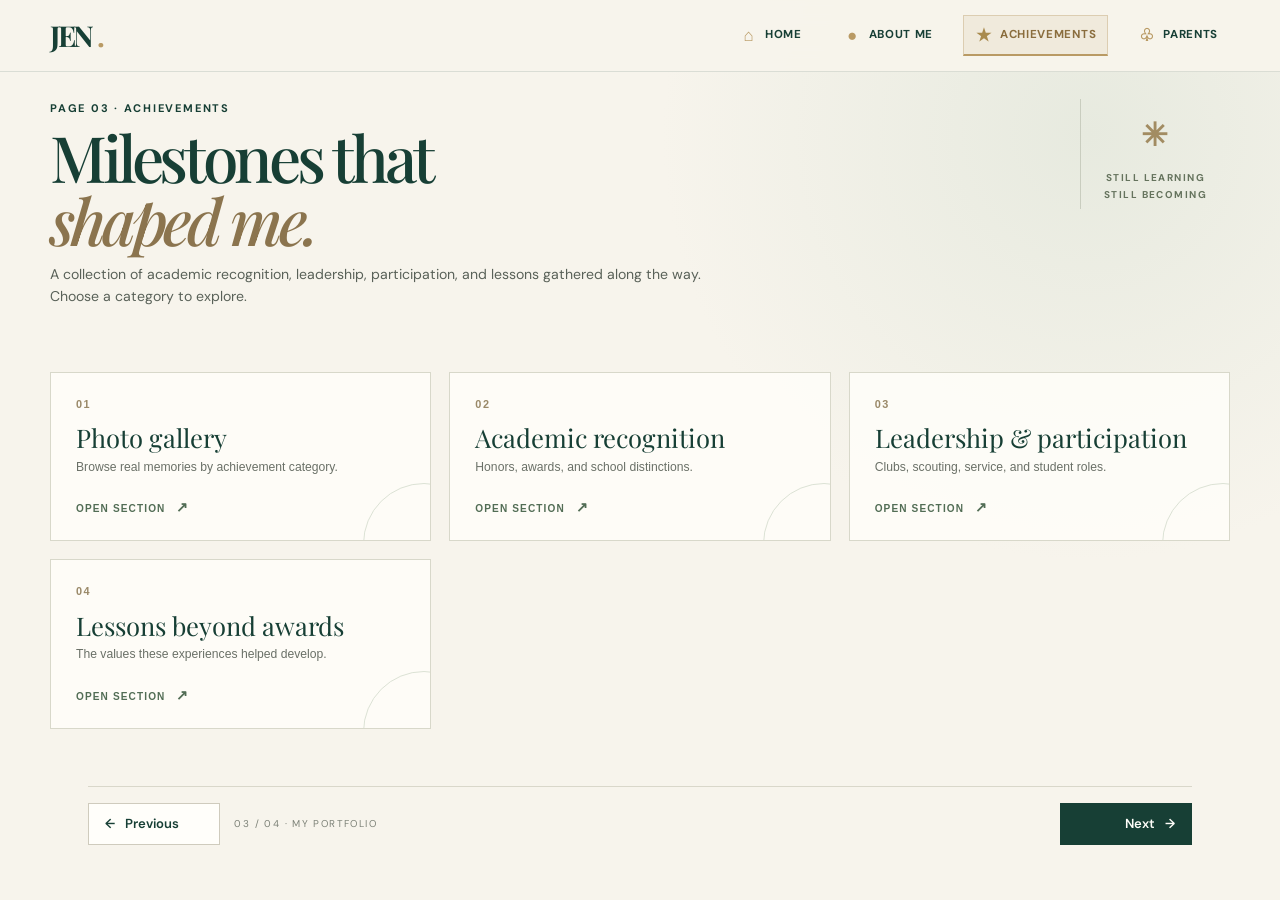
==== commit d811d7e7: "Add changes" ====
--- a/achievements.html
+++ b/achievements.html
@@ -72,6 +72,11 @@
       Browse real memories by achievement category.
      </span>
 <span class="dashboard-card-action">
+      OPEN SECTION
+      <b>
+       ↗
+      </b>
+</span>
 </button>
 <button class="dashboard-card" data-dashboard-open="academic" type="button">
 <span class="dashboard-card-number">
@@ -84,6 +89,11 @@
       Honors, awards, and school distinctions.
      </span>
 <span class="dashboard-card-action">
+      OPEN SECTION
+      <b>
+       ↗
+      </b>
+</span>
 </button>
 <button class="dashboard-card" data-dashboard-open="leadership" type="button">
 <span class="dashboard-card-number">
@@ -96,6 +106,11 @@
       Clubs, scouting, service, and student roles.
      </span>
 <span class="dashboard-card-action">
+      OPEN SECTION
+      <b>
+       ↗
+      </b>
+</span>
 </button>
 <button class="dashboard-card" data-dashboard-open="lessons" type="button">
 <span class="dashboard-card-number">
@@ -108,6 +123,11 @@
       The values these experiences helped develop.
      </span>
 <span class="dashboard-card-action">
+      OPEN SECTION
+      <b>
+       ↗
+      </b>
+</span>
 </button>
 </section>
 <div aria-hidden="true" class="dashboard-source" hidden="">
--- a/css/style.css
+++ b/css/style.css
@@ -688,3 +688,28 @@
   .site-nav .nav-icon{font-size:.72rem;width:11px;}
   .home-navigation{grid-template-columns:1fr;}
 }
+/* ABOUT ME Page 02 revision: static details and paged content */
+.about-static-profile,.about-static-facts{border:1px solid var(--line);background:var(--paper);padding:clamp(1.2rem,3vw,2rem)}
+.about-static-profile p{line-height:1.75;margin:.7rem 0;color:var(--muted)}
+.about-static-facts{display:grid;grid-template-columns:repeat(2,minmax(0,1fr));gap:.65rem}
+.static-fact{border:1px solid var(--line);background:#fff;padding:.85rem;display:flex;flex-direction:column;gap:.35rem}
+.static-fact span{font-size:.68rem;font-weight:700;letter-spacing:.09em;color:var(--muted)}
+.about-detail-static{cursor:default!important;min-height:68px!important;padding:.8rem 1rem!important}
+.about-detail-static:hover{transform:none!important;box-shadow:none!important}
+.pager-intro{line-height:1.7;color:var(--muted);margin:.2rem 0 1rem}
+.pager-grid{display:grid;grid-template-columns:repeat(2,minmax(0,1fr));gap:.8rem}
+.pager-item{min-height:170px;justify-content:center}
+.page-controls{display:flex;align-items:center;justify-content:space-between;gap:.8rem;margin-top:1.25rem;padding-top:.9rem;border-top:1px solid var(--line);font-size:.82rem;color:var(--muted)}
+.page-btn{border:1px solid var(--green);background:transparent;color:var(--green);padding:.65rem 1rem;font:inherit;font-weight:700;cursor:pointer}
+.page-btn:hover:not(:disabled),.page-btn:focus-visible:not(:disabled){background:var(--green);color:#fff}
+.page-btn:disabled{opacity:.38;cursor:not-allowed}
+.education-pages{grid-template-columns:1fr 1fr!important}
+.education-pages .about-school-item{height:100%;align-items:start}
+.personality-page{min-height:300px;display:flex;flex-direction:column;justify-content:center}
+.personality-page h3{font-family:'Playfair Display',serif;font-size:clamp(1.5rem,3vw,2.4rem);font-weight:500;color:var(--green);margin:.2rem 0 1rem;line-height:1.25}
+.personality-page h3 em{font-size:.72em}
+.personality-page p{line-height:1.8;color:var(--muted)}
+.static-stack{display:grid;gap:.7rem}.about-no-scroll{overflow:hidden!important}.about-no-scroll .static-stack{gap:.55rem}.about-no-scroll .resource-item{padding:.8rem 1rem}
+@media(max-width:650px){.about-static-facts,.pager-grid,.education-pages{grid-template-columns:1fr!important}.page-controls{flex-wrap:wrap}.page-controls span{order:-1;width:100%;text-align:center}}
+/* About Me Page 02 revision */
+.about-pager-page,.interest-page{display:none}.about-pager-page.is-active,.interest-page.is-active{display:block}.plain-facts{display:grid;gap:1rem}.plain-facts p{margin:0;padding:.8rem 0;border-bottom:1px solid rgba(255,255,255,.12);display:grid;gap:.3rem}.plain-facts strong{font-size:.72rem;letter-spacing:.12em}.plain-facts span{line-height:1.55}.static-page-controls{margin-top:1.5rem}.interest-pager .interest-grid{margin-top:1rem}
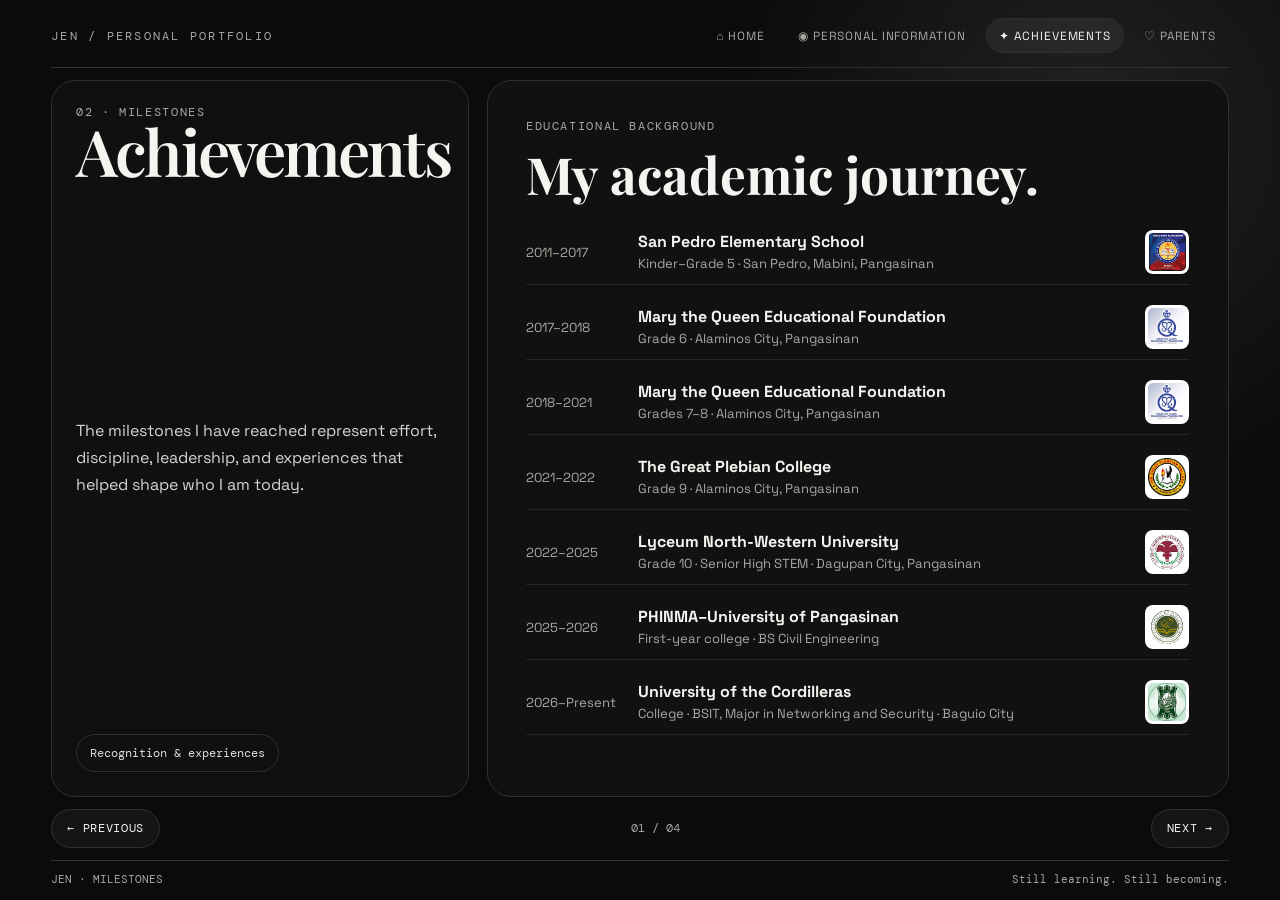
==== commit 97aa94fa: "add" ====
--- a/achievements.html
+++ b/achievements.html
@@ -1,435 +1,6 @@
-<!DOCTYPE html>
-
-<html lang="en">
-<head>
-<meta charset="utf-8"/>
-<meta content="width=device-width, initial-scale=1" name="viewport"/>
-<meta content="Ejelyn Cudal Garin's academic portfolio, personal story, achievements, and future goals." name="description"/>
-<meta content="#173f35" name="theme-color"/>
-<title>
-   Achievements | Ejelyn Cudal Garin
-  </title>
-<link href="https://fonts.googleapis.com" rel="preconnect"/>
-<link crossorigin="" href="https://fonts.gstatic.com" rel="preconnect"/>
-<link href="https://fonts.googleapis.com/css2?family=DM+Sans:wght@400;500;600;700&amp;family=Playfair+Display:ital,wght@0,500;0,600;0,700;1,500;1,600&amp;display=swap" rel="stylesheet"/>
-<link href="css/style.css" rel="stylesheet"/>
-<script defer="" src="js/script.js">
-</script>
-<script defer="" src="js/gallery.js">
-</script>
-</head>
-<body>
-<a class="skip-link" href="#main">
-   Skip to content
-  </a>
-<header class="site-header">
-<a class="brand" href="index.html">
-    JEN
-    <span>
-     .
-    </span>
-</a>
-
-<nav aria-label="Main navigation" class="site-nav" id="site-nav"><a data-page="home" href="index.html"><span aria-hidden="true" class="nav-icon">⌂</span><span class="nav-label">HOME</span></a><a data-page="personal" href="personal.html"><span aria-hidden="true" class="nav-icon">●</span><span class="nav-label">ABOUT ME</span></a><a aria-current="page" class="active" data-page="achievements" href="achievements.html"><span aria-hidden="true" class="nav-icon">★</span><span class="nav-label">ACHIEVEMENTS</span></a><a data-page="parents" href="parents.html"><span aria-hidden="true" class="nav-icon">♧</span><span class="nav-label">PARENTS</span></a></nav>
-</header>
-<main id="main">
-<section class="dashboard-hero">
-<div class="dashboard-heading">
-<p class="eyebrow">
-      PAGE 03 · ACHIEVEMENTS
-     </p>
-<h1>
-      Milestones that
-      <br/>
-<em>
-       shaped me.
-      </em>
-</h1>
-<p class="dashboard-intro">
-      A collection of academic recognition, leadership, participation, and lessons gathered along the way. Choose a category to explore.
-     </p>
-</div>
-<div class="dashboard-side-note">
-<span class="side-note-mark">
-      ✳
-     </span>
-<span>
-      STILL LEARNING
-      <br/>
-      STILL BECOMING
-     </span>
-</div>
-</section>
-<section aria-label="Interactive page sections" class="dashboard-grid">
-<button class="dashboard-card" data-dashboard-open="gallery" type="button">
-<span class="dashboard-card-number">
-      01
-     </span>
-<span class="dashboard-card-title">
-      Photo gallery
-     </span>
-<span class="dashboard-card-desc">
-      Browse real memories by achievement category.
-     </span>
-<span class="dashboard-card-action">
-      OPEN SECTION
-      <b>
-       ↗
-      </b>
-</span>
-</button>
-<button class="dashboard-card" data-dashboard-open="academic" type="button">
-<span class="dashboard-card-number">
-      02
-     </span>
-<span class="dashboard-card-title">
-      Academic recognition
-     </span>
-<span class="dashboard-card-desc">
-      Honors, awards, and school distinctions.
-     </span>
-<span class="dashboard-card-action">
-      OPEN SECTION
-      <b>
-       ↗
-      </b>
-</span>
-</button>
-<button class="dashboard-card" data-dashboard-open="leadership" type="button">
-<span class="dashboard-card-number">
-      03
-     </span>
-<span class="dashboard-card-title">
-      Leadership &amp; participation
-     </span>
-<span class="dashboard-card-desc">
-      Clubs, scouting, service, and student roles.
-     </span>
-<span class="dashboard-card-action">
-      OPEN SECTION
-      <b>
-       ↗
-      </b>
-</span>
-</button>
-<button class="dashboard-card" data-dashboard-open="lessons" type="button">
-<span class="dashboard-card-number">
-      04
-     </span>
-<span class="dashboard-card-title">
-      Lessons beyond awards
-     </span>
-<span class="dashboard-card-desc">
-      The values these experiences helped develop.
-     </span>
-<span class="dashboard-card-action">
-      OPEN SECTION
-      <b>
-       ↗
-      </b>
-</span>
-</button>
-</section>
-<div aria-hidden="true" class="dashboard-source" hidden="">
-<section class="section gallery-section searchable" id="photo-gallery">
-<p class="eyebrow">
-      A VISUAL JOURNEY · PHOTO GALLERY
-     </p>
-<h2>
-      Memories behind
-      <br/>
-<em>
-       the milestones.
-      </em>
-</h2>
-<p class="gallery-intro">
-      Browse my memories by category, from awards and school activities to leadership, clubs, research, and community service.
-     </p>
-<div aria-live="polite" class="editorial-gallery" id="editorial-gallery">
-</div>
-</section>
-<section class="section searchable">
-<p class="eyebrow">
-      01 · ACADEMIC RECOGNITION
-     </p>
-<h2>
-      Every milestone
-      <br/>
-<em>
-       counts.
-      </em>
-</h2>
-<div class="achievement-grid">
-<article class="achievement-item">
-<span class="achievement-symbol">
-        ✳
-       </span>
-<h3>
-        Kinder &amp; Elementary Honors
-       </h3>
-<p>
-        San Pedro Elementary School · Kinder and Grades 1, 2, 4, and 5 — With Honors; Grade 3 — With High Honors.
-       </p>
-</article>
-<article class="achievement-item">
-<span class="achievement-symbol">
-        ✳
-       </span>
-<h3>
-        Grade 6 Honors
-       </h3>
-<p>
-        Mary the Queen Educational Foundation · Grade 6, S.Y. 2017–2018 — With Honors.
-       </p>
-</article>
-<article class="achievement-item">
-<span class="achievement-symbol">
-        ✳
-       </span>
-<h3>
-        Junior High Honors
-       </h3>
-<p>
-        Mary the Queen Educational Foundation · Grades 7–8, S.Y. 2018–2021 — With Honors.
-       </p>
-</article>
-<article class="achievement-item">
-<span class="achievement-symbol">
-        ✳
-       </span>
-<h3>
-        Grade 9 Honors
-       </h3>
-<p>
-        The Great Plebian College · Grade 9, S.Y. 2021–2022 — With Honors.
-       </p>
-</article>
-<article class="achievement-item">
-<span class="achievement-symbol">
-        ✳
-       </span>
-<h3>
-        Grade 10 Honors
-       </h3>
-<p>
-        Lyceum North-Western University · Grade 10, S.Y. 2022–2023 — With Honors.
-       </p>
-</article>
-<article class="achievement-item">
-<span class="achievement-symbol">
-        ✳
-       </span>
-<h3>
-        Best in Filipino
-       </h3>
-<p>
-        Lyceum North-Western University · Grade 10, S.Y. 2022–2023.
-       </p>
-</article>
-<article class="achievement-item">
-<span class="achievement-symbol">
-        ✳
-       </span>
-<h3>
-        Best in Social Sciences
-       </h3>
-<p>
-        Lyceum North-Western University · Grade 10, S.Y. 2022–2023.
-       </p>
-</article>
-<article class="achievement-item">
-<span class="achievement-symbol">
-        ✳
-       </span>
-<h3>
-        Best in TLE Skills
-       </h3>
-<p>
-        Lyceum North-Western University · Grade 10, S.Y. 2022–2023.
-       </p>
-</article>
-<article class="achievement-item">
-<span class="achievement-symbol">
-        ✳
-       </span>
-<h3>
-        Senior High Honors
-       </h3>
-<p>
-        Lyceum North-Western University · STEM strand, graduated 2025 with honors.
-       </p>
-</article>
-<article class="achievement-item">
-<span class="achievement-symbol">
-        ✳
-       </span>
-<h3>
-        Best in Research Capstone Project Paper
-       </h3>
-<p>
-        Senior High School · Recognition for research and capstone work.
-       </p>
-</article>
-<article class="achievement-item">
-<span class="achievement-symbol">
-        ✳
-       </span>
-<h3>
-        Best in Product Innovation
-       </h3>
-<p>
-        Senior High School · Recognition for product innovation.
-       </p>
-</article>
-</div>
-</section>
-<section class="section paper-section searchable">
-<p class="eyebrow">
-      02 · LEADERSHIP &amp; PARTICIPATION
-     </p>
-<h2>
-      Showing up
-      <br/>
-<em>
-       for others.
-      </em>
-</h2>
-<div class="timeline">
-<article class="timeline-item">
-<span class="timeline-date">
-        S.Y. 2013–2014 · ELEMENTARY
-       </span>
-<div>
-<h3>
-         Supreme Pupil Government (SPG) Representative · Grade 3
-        </h3>
-<p>
-         Elected as a Grade 3 Representative at San Pedro Elementary School, an early experience in student leadership and representing classmates.
-        </p>
-</div>
-</article>
-<article class="timeline-item">
-<span class="timeline-date">
-        ENVIRONMENT &amp; SERVICE
-       </span>
-<div>
-<h3>
-         YES-O Camp President
-        </h3>
-<p>
-         San Pedro Elementary School · S.Y. 2013–2014. Led and joined activities promoting environmental awareness, teamwork, and responsibility.
-        </p>
-</div>
-</article>
-<article class="timeline-item">
-<span class="timeline-date">
-        SCOUTING
-       </span>
-<div>
-<h3>
-         Star Scout &amp; Junior Girl Scout
-        </h3>
-<p>
-         Star Scout Dancer Badge / Challenge of the Arts (S.Y. 2013–2014). Junior Girl Scout activities (2014–2015) included Preparedness, Environmental and Community programs, advanced first aid, online safety, and an Outstanding Community Action Project through tree planting.
-        </p>
-</div>
-</article>
-<article class="timeline-item">
-<span class="timeline-date">
-        SCHOOL ACTIVITIES
-       </span>
-<div>
-<h3>
-         Clubs &amp; performance
-        </h3>
-<p>
-         Mary the Queen: Theatre and Drum and Lyre Corps. Lyceum North-Western University: Science Club and Filipino Club. Filipino Club · S.Y. 2023–2024, Grade 11: Tagapamayapa (P.O.), helping maintain peace, order, and positive relationships among members.
-        </p>
-</div>
-</article>
-</div>
-</section>
-<section class="section searchable">
-<p class="eyebrow">
-      03 · WHAT THESE MILESTONES TAUGHT ME
-     </p>
-<h2>
-      Beyond the
-      <br/>
-<em>
-       certificate.
-      </em>
-</h2>
-<div class="value-grid">
-<article>
-<h3>
-        Consistency
-       </h3>
-<p>
-        Recognition encouraged me to keep showing up and putting effort into learning.
-       </p>
-</article>
-<article>
-<h3>
-        Teamwork
-       </h3>
-<p>
-        Clubs, scouting, and school activities taught me that group achievements depend on cooperation.
-       </p>
-</article>
-<article>
-<h3>
-        Responsibility
-       </h3>
-<p>
-        Leadership opportunities helped me appreciate preparation, accountability, and service.
-       </p>
-</article>
-<article>
-<h3>
-        Creativity
-       </h3>
-<p>
-        Research, product innovation, and the arts gave me different ways to explore ideas and express them.
-       </p>
-</article>
-</div>
-</section>
-</div>
-<div class="dashboard-overlay" hidden="" id="dashboard-overlay">
-<div aria-labelledby="dashboard-panel-title" aria-modal="true" class="dashboard-panel" role="dialog">
-<div class="dashboard-panel-top">
-<div>
-<p class="eyebrow">
-        INTERACTIVE VIEW
-       </p>
-<h2 id="dashboard-panel-title">
-        Explore
-       </h2>
-</div>
-<button aria-label="Close section" class="dashboard-close" type="button">
-       ×
-      </button>
-</div>
-<div class="dashboard-panel-content" id="dashboard-panel-content">
-</div>
-</div>
-</div>
-<nav aria-label="Portfolio page navigation" class="page-step-navigation">
-<a aria-label="Previous page: About Me" class="page-step-link previous" href="personal.html"><span aria-hidden="true">←</span><span>Previous</span></a>
-<span class="page-step-center">03 / 04 · MY PORTFOLIO</span>
-<a aria-label="Next page: Parents" class="page-step-link next" href="parents.html"><span>Next</span><span aria-hidden="true">→</span></a>
-</nav>
-</main>
-<footer class="site-footer">
-<p>
-    © 2026 Ejelyn Cudal Garin · Personal Academic Portfolio
-   </p>
-<a href="index.html">
-    Back to home ↑
-   </a>
-</footer>
-<script defer="" src="js/photo-viewer.js"></script>
-<script defer="" src="js/dashboard.js"></script>
-</body>
-</html>
+<!doctype html><html lang="en"><head><meta charset="utf-8"><meta name="viewport" content="width=device-width,initial-scale=1"><title>JEN — Achievements</title><link rel="stylesheet" href="css/style.css"></head><body><div class="site"><header class="nav"><div class="brand">JEN / Personal Portfolio</div><nav class="navlinks"><a href="index.html">⌂ HOME</a><a href="personal.html">◉ PERSONAL INFORMATION</a><a class="active" href="achievements.html">✦ ACHIEVEMENTS</a><a href="parents.html">♡ PARENTS</a></nav></header><main><div class="content-shell"><aside class="side-intro"><div><div class="eyebrow">02 · Milestones</div><h1 class="display">Achievements</h1></div><p class="copy">The milestones I have reached represent effort, discipline, leadership, and experiences that helped shape who I am today.</p><div class="tag">Recognition & experiences</div></aside><section class="stage">
+<div class="panel active"><div class="eyebrow">Educational background</div><h2>My academic journey.</h2><div class="timeline"><div class="timeline-item"><span>2011–2017</span><div><strong>San Pedro Elementary School</strong><span>Kinder–Grade 5 · San Pedro, Mabini, Pangasinan</span></div><img src="assets/images/san-pedro-elementary-logo.jpg" alt="School logo"></div><div class="timeline-item"><span>2017–2018</span><div><strong>Mary the Queen Educational Foundation</strong><span>Grade 6 · Alaminos City, Pangasinan</span></div><img src="assets/images/mary-the-queen-logo.jpg" alt="School logo"></div><div class="timeline-item"><span>2018–2021</span><div><strong>Mary the Queen Educational Foundation</strong><span>Grades 7–8 · Alaminos City, Pangasinan</span></div><img src="assets/images/mary-the-queen-logo.jpg" alt="School logo"></div><div class="timeline-item"><span>2021–2022</span><div><strong>The Great Plebian College</strong><span>Grade 9 · Alaminos City, Pangasinan</span></div><img src="assets/images/great-plebian-college-logo.jpg" alt="School logo"></div><div class="timeline-item"><span>2022–2025</span><div><strong>Lyceum North-Western University</strong><span>Grade 10 · Senior High STEM · Dagupan City, Pangasinan</span></div><img src="assets/images/lyceum-northwestern-logo.jpg" alt="School logo"></div><div class="timeline-item"><span>2025–2026</span><div><strong>PHINMA–University of Pangasinan</strong><span>First-year college · BS Civil Engineering</span></div><img src="assets/images/phinma-university-of-pangasinan-logo.jpg" alt="School logo"></div><div class="timeline-item"><span>2026–Present</span><div><strong>University of the Cordilleras</strong><span>College · BSIT, Major in Networking and Security · Baguio City</span></div><img src="assets/images/university-of-the-cordilleras-logo.jpg" alt="School logo"></div></div></div>
+<div class="panel"><div class="eyebrow">Academic achievements</div><h2>What I have accomplished.</h2><div class="columns"><div class="story-card"><h3>Academic recognition</h3><ul class="list"><li>With Honors — Grade 6</li><li>With Honors — Grades 7–8</li><li>With Honors — Grade 9</li><li>With Honors — Grade 10</li><li>With Honors — Senior High School</li></ul></div><div class="story-card"><h3>Special awards</h3><ul class="list"><li>Best in Filipino</li><li>Best in Social Sciences</li><li>Best in Research Capstone Project Paper</li><li>Best in Product Innovation</li><li>Best in TLE</li></ul></div></div><p class="copy" style="margin-top:18px">I am proud of what I have accomplished, but I am even more interested in the person I am still becoming.</p></div>
+<div class="panel"><div class="eyebrow">Leadership & involvement</div><h2>Beyond the classroom.</h2><div class="columns"><div class="story-card"><h3>Leadership</h3><ul class="list"><li>SPG Representative — Grade 3</li><li>YES-O President — Grade 5</li><li>Leadership and responsibility opportunities</li></ul></div><div class="story-card"><h3>Organizations & activities</h3><ul class="list"><li>Star Scout · Dancer Badge · Junior Girl Scout</li><li>Theater participant · Drum and Lyre Corps</li><li>Science Club · Filipino Club</li><li>Tagapamayapa Filipino Club member</li></ul></div></div><p class="copy" style="margin-top:18px">These achievements remind me that I have always had the willingness to participate, learn, and take on responsibilities. They are part of my story, but they do not define the entirety of who I am.</p></div>
+<div class="panel"><div class="eyebrow">Photo memories</div><h2>Discover the moments.</h2><p class="copy">The photos are intentionally hidden until you choose a category. Click a card to open the corresponding gallery.</p><div class="gallery-launchers" style="margin-top:20px"><button class="launch" data-gallery="achievement-awards-01.jpg~Awards & recognition|achievement-awards-02.jpg~Awards & recognition|achievement-awards-03.jpg~Awards & recognition|achievement-awards-04.jpg~Awards & recognition" data-title="Awards & Recognition"><div class="icon">🏅</div><h3>Awards & Recognition</h3><p>View academic awards and milestone moments.</p></button><button class="launch" data-gallery="achievement-clubs-01.jpg~Club activity|achievement-clubs-02.jpg~Club activity" data-title="Clubs & Organizations"><div class="icon">✦</div><h3>Clubs & Organizations</h3><p>View moments of participation and involvement.</p></button><button class="launch" data-gallery="achievement-leadership-01.jpg~Leadership moment" data-title="Leadership"><div class="icon">♛</div><h3>Leadership</h3><p>View a leadership milestone.</p></button><button class="launch" data-gallery="achievement-research-projects-01.jpg~Research project" data-title="Research & Projects"><div class="icon">⌘</div><h3>Research & Projects</h3><p>View a project and research milestone.</p></button><button class="launch" data-gallery="achievement-school-events-01.jpg~School event|achievement-school-events-02.jpg~School event" data-title="School Events"><div class="icon">✶</div><h3>School Events</h3><p>View memorable school experiences.</p></button><button class="launch" data-gallery="achievement-scouting-community-01.jpg~Scouting & community" data-title="Scouting & Community"><div class="icon">◌</div><h3>Scouting & Community</h3><p>View a community and scouting memory.</p></button></div></div>
+</section></div></main><div class="controls"><button class="btn" data-prev>← PREVIOUS</button><span class="counter">01 / 04</span><button class="btn" data-next>NEXT →</button></div><footer class="footer"><span>JEN · MILESTONES</span><span>Still learning. Still becoming.</span></footer></div><div class="modal"><div class="modal-box"><button class="btn modal-close" data-close>✕ CLOSE</button><div class="modal-head"><div class="eyebrow">Photo collection</div><h2 class="modal-title"></h2></div><div class="gallery"></div></div></div><script src="js/script.js"></script></body></html>
--- a/css/style.css
+++ b/css/style.css
@@ -1,715 +1,40 @@
- :root{--ivory:#F7F4EC;--paper:#FFFEFA;--green:#173F35;--green2:#315B4B;--charcoal:#292B28;--muted:#686E65;--line:#DDD9CE;--gold:#B99A64;--serif:"Playfair Display",Georgia,serif;--sans:"DM Sans",Arial,sans-serif;--page:min(1180px,calc(100% - 48px))}
-*{box-sizing:border-box}html{scroll-behavior:smooth;scroll-padding-top:90px}body{margin:0;background:var(--ivory);color:var(--charcoal);font-family:var(--sans);line-height:1.75}a{color:inherit;text-decoration:none}img{max-width:100%;display:block}p{margin-top:0}.skip-link{position:absolute;left:-9999px;top:8px;background:var(--green);color:white;padding:10px 16px;z-index:100}.skip-link:focus{left:8px}
-.site-header{min-height:76px;padding:0 max(24px,calc((100% - 1180px)/2));display:flex;align-items:center;justify-content:space-between;border-bottom:1px solid rgba(23,63,53,.13);background:rgba(247,244,236,.96);position:sticky;top:0;z-index:20;backdrop-filter:blur(12px)}.brand{font-family:var(--serif);font-size:1.8rem;letter-spacing:-.08em;font-weight:700;color:var(--green)}.brand span{color:var(--gold)}.site-nav{display:flex;align-items:center;gap:25px;font-size:.82rem;font-weight:600}.site-nav a{padding:8px 0;border-bottom:1px solid transparent}.site-nav a:hover,.site-nav a.active{color:#8A6D3D;border-color:var(--gold)}.menu-toggle{display:none}
-.section{padding:92px max(24px,calc((100% - 1180px)/2))}.hero{min-height:calc(90svh - 76px);padding-top:75px;padding-bottom:70px;display:grid;grid-template-columns:1.05fr .95fr;gap:60px;align-items:center;position:relative;overflow:hidden}.hero-copy{max-width:640px}.eyebrow{font-size:.69rem;letter-spacing:.16em;font-weight:700;color:var(--green);margin:0 0 18px}.eyebrow-line{display:inline-block;width:30px;height:1px;background:var(--green);vertical-align:middle;margin-right:10px}h1,h2,h3{margin-top:0;font-weight:500;line-height:1.15}h1{font-family:var(--serif);font-size:clamp(3.8rem,7vw,7rem);letter-spacing:-.065em;margin-bottom:25px;color:var(--green)}h1 em,h2 em{font-weight:500;color:#8B744E;font-style:italic}h2{font-family:var(--serif);font-size:clamp(2.5rem,5vw,4.8rem);letter-spacing:-.055em;color:var(--green);margin-bottom:26px}h3{font-family:var(--serif);font-size:1.55rem;color:var(--green);margin-bottom:12px}.hero-intro{font-size:1.08rem;max-width:540px;color:#4D514A}.hero-motto{font-family:var(--serif);font-style:italic;font-size:1.15rem;color:var(--green);margin:28px 0}.hero-actions{display:flex;align-items:center;gap:24px;flex-wrap:wrap}.button{display:inline-flex;align-items:center;gap:16px;padding:13px 18px;font-size:.84rem;font-weight:600;transition:transform .2s,background .2s}.button:hover{transform:translateY(-3px)}.button-dark{background:var(--green);color:white}.button-dark:hover{background:#0E3028}.text-link{font-size:.85rem;font-weight:600;text-decoration:underline;text-underline-offset:5px;text-decoration-color:#B99A64}.hero-art{position:relative;max-width:500px;justify-self:end;width:100%;padding:20px 35px 35px 20px}.portrait-frame{aspect-ratio:4/5;background:#E9E5D9;border:1px solid #D8D2C4;padding:12px;position:relative;box-shadow:18px 18px 0 #E8E2D5}.portrait-frame img{width:100%;height:100%;object-fit:contain;background:#f5f2e9;position:absolute;inset:0;padding:12px}.image-placeholder{display:none;width:100%;height:100%;min-height:180px;align-items:center;justify-content:center;flex-direction:column;text-align:center;gap:12px;color:var(--green);font-size:.86rem;background:linear-gradient(145deg,#EAE5D8,#F6F2E8);padding:18px}.placeholder-mark{font-family:var(--serif);font-size:3rem;font-style:italic;color:#9B855E}.image-placeholder small{font-size:.72rem;color:var(--muted)}.hero-note{position:absolute;bottom:5px;left:-22px;background:var(--green);color:white;padding:18px 20px;display:flex;align-items:center;gap:12px;font-family:var(--serif);font-style:italic;line-height:1.35;box-shadow:0 10px 30px #233b2a20}.note-star{font-size:1.8rem;color:#D9C8A8}.vertical-label{position:absolute;right:4px;top:22px;writing-mode:vertical-rl;font-size:.59rem;letter-spacing:.2em;color:var(--muted)}
-.intro{border-top:1px solid var(--line);background:var(--paper)}.intro-grid{display:grid;grid-template-columns:1fr 1fr;gap:70px}.lead{font-size:1.2rem;line-height:1.7;color:#44483F}.intro-side{max-width:550px;color:#62665E;font-size:.96rem}.highlight-section,.paper-section{background:var(--paper)}.section-heading{max-width:720px;margin-bottom:48px}.section-desc{max-width:620px;color:var(--muted)}.future-grid{display:grid;grid-template-columns:repeat(3,1fr);gap:18px}.future-card{border:1px solid var(--line);padding:28px 25px;min-height:290px;position:relative;background:#FAF8F2}.future-index{font-family:var(--serif);font-size:2.2rem;color:#C4B18D}.future-card .eyebrow{margin:20px 0 12px;font-size:.62rem}.future-card h3{font-size:1.6rem}.future-card p{color:var(--muted);font-size:.9rem}.contact-section{background:var(--green);text-align:center;color:var(--ivory);padding-top:100px;padding-bottom:100px}.contact-section .eyebrow{color:#D9C8A8}.contact-section h2{color:var(--ivory)}.contact-section h2 em{color:#D9C8A8}.contact-copy{max-width:620px;margin:0 auto 30px;color:#E0E7DE}.button-light{background:var(--ivory);color:var(--green)}.site-footer{display:flex;justify-content:space-between;align-items:center;gap:20px;padding:25px max(24px,calc((100% - 1180px)/2));font-size:.75rem;color:var(--muted)}.site-footer p{margin:0}.site-footer>a:last-child{text-decoration:underline;text-underline-offset:4px}
-.page-hero{padding-top:75px;padding-bottom:55px}.page-hero h1{font-size:clamp(3.5rem,6vw,6rem)}.page-hero .hero-intro{max-width:700px}.search-wrap{margin-top:32px;max-width:580px}.search-wrap label{display:block;font-size:.75rem;font-weight:700;letter-spacing:.08em;margin-bottom:8px;color:var(--green)}.search-wrap input{width:100%;border:1px solid #CFCABD;background:var(--paper);padding:14px 16px;font:inherit;outline-color:var(--green)}.search-status{font-size:.76rem;color:var(--muted);margin:8px 0 0}.personal-layout{display:grid;grid-template-columns:1.2fr .8fr;gap:70px;align-items:start}.profile-intro p:not(.eyebrow){color:#555B52}.profile-facts{background:var(--green);color:#F7F4EC;padding:30px}.profile-facts .eyebrow{color:#D9C8A8}.profile-facts dl{margin:0}.profile-facts dl div{padding:13px 0;border-bottom:1px solid #ffffff2c}.profile-facts dt{font-size:.7rem;letter-spacing:.08em;text-transform:uppercase;color:#D9C8A8}.profile-facts dd{margin:3px 0 0;font-size:.92rem}.timeline{border-top:1px solid var(--line);margin:35px 0 0}.timeline-item{display:grid;grid-template-columns:200px 1fr;gap:40px;padding:28px 0;border-bottom:1px solid var(--line)}.timeline-date{font-size:.75rem;color:#8B744E;letter-spacing:.06em;padding-top:5px}.timeline-item h3{font-size:1.6rem;margin-bottom:10px}.timeline-item p{color:var(--muted);max-width:760px;margin-bottom:0}.value-grid{display:grid;grid-template-columns:repeat(3,1fr);gap:14px}.value-grid article{padding:25px;border:1px solid var(--line);background:#FAF8F2}.value-grid p{color:var(--muted);font-size:.9rem;margin-bottom:0}.closing-quote{margin:70px auto 0;max-width:800px;text-align:center;font-family:var(--serif);font-style:italic;font-size:clamp(1.5rem,3vw,2.4rem);line-height:1.45;color:var(--green)}.family-section{background:var(--paper)}.family-grid{display:grid;grid-template-columns:repeat(2,1fr);gap:45px 28px}.family-photo{aspect-ratio:5/3;background:#E9E5D9;position:relative;margin-bottom:22px;overflow:hidden}.family-photo img{position:absolute;inset:0;width:100%;height:100%;object-fit:contain;background:#f5f2e9}.family-photo .image-placeholder{min-height:100%;height:100%}.family-card .eyebrow{margin-bottom:9px;font-size:.62rem}.family-card h3{font-size:1.85rem}.family-card>p:last-child{max-width:500px;color:var(--muted);font-size:.91rem}.privacy-note{margin-top:40px;border-left:2px solid var(--gold);padding-left:16px;color:var(--muted);font-size:.78rem}.achievement-grid{display:grid;grid-template-columns:repeat(3,1fr);gap:16px;margin-top:35px}.achievement-item{border:1px solid var(--line);padding:26px;background:#FAF8F2}.achievement-symbol{font-size:1.4rem;color:var(--gold)}.achievement-item h3{margin-top:15px}.achievement-item p{font-size:.9rem;color:var(--muted);margin-bottom:0}
-.search-hidden{display:none!important}.search-match{outline:1px solid #B99A64;outline-offset:2px}
-@media(max-width:850px){.site-nav{gap:14px}.hero{gap:25px}.personal-layout{gap:35px}.future-card{padding:22px 18px}.achievement-grid{grid-template-columns:repeat(2,1fr)}.value-grid{grid-template-columns:repeat(2,1fr)}}
-@media(max-width:680px){.site-header{min-height:68px;padding:0 18px}.menu-toggle{display:flex;flex-direction:column;gap:5px;background:transparent;border:0;padding:10px}.menu-toggle span{display:block;width:23px;height:1px;background:var(--green)}.site-nav{display:none;position:absolute;top:68px;left:0;right:0;padding:18px;background:var(--ivory);border-bottom:1px solid var(--line);flex-direction:column;align-items:stretch;gap:0}.site-nav.open{display:flex}.site-nav a{padding:12px 6px}.section{padding:65px 18px}.hero{min-height:auto;grid-template-columns:1fr;gap:28px;padding-top:48px;padding-bottom:60px}.hero-copy{order:1}.hero-art{order:0;width:min(78%,350px);justify-self:center;padding:10px 25px 25px 10px}.hero-note{left:-25px;padding:12px;font-size:.85rem}.vertical-label{right:-3px}.hero h1{font-size:clamp(3.5rem,17vw,5.6rem)}.intro-grid,.personal-layout{grid-template-columns:1fr;gap:25px}.page-hero{padding-top:50px}.page-hero h1{font-size:clamp(3.2rem,15vw,5rem)}.future-grid,.family-grid,.value-grid,.achievement-grid{grid-template-columns:1fr}.future-card{min-height:auto}.timeline-item{grid-template-columns:1fr;gap:8px;padding:23px 0}.profile-facts{padding:24px}.site-footer{padding:22px 18px;align-items:flex-start;flex-direction:column}.closing-quote{margin-top:50px}.hero-actions{gap:15px}}
-@media(prefers-reduced-motion:reduce){html{scroll-behavior:auto}*,*:before,*:after{animation-duration:.01ms!important;transition-duration:.01ms!important}}
+@import url('https://fonts.googleapis.com/css2?family=DM+Mono:wght@400;500&family=Playfair+Display:wght@500;600;700&family=Space+Grotesk:wght@400;500;600;700&display=swap');
 
+:root{--bg:#0b0b0b;--panel:#121212;--soft:#1b1b1b;--line:#303030;--text:#f4f4f0;--muted:#a7a7a2;--accent:#fff;--yellow:#e8c64a}
+*{box-sizing:border-box}html,body{margin:0;height:100%;background:var(--bg);color:var(--text);font-family:'Space Grotesk',sans-serif;overflow:hidden}body{min-height:100vh}.site{height:100vh;display:grid;grid-template-rows:auto 1fr auto;padding:18px 4vw 14px;gap:12px;background:radial-gradient(circle at 85% 15%,#222 0,transparent 28%),var(--bg)}
+.nav{display:flex;align-items:center;justify-content:space-between;gap:18px;border-bottom:1px solid var(--line);padding-bottom:14px}.brand{font-family:'DM Mono',monospace;font-size:.78rem;letter-spacing:.18em;text-transform:uppercase;color:var(--muted);white-space:nowrap}.navlinks{display:flex;gap:7px;flex-wrap:wrap;justify-content:flex-end}.navlinks a{color:var(--muted);text-decoration:none;border:1px solid transparent;padding:9px 12px;border-radius:999px;font-size:.74rem;letter-spacing:.08em;transition:.25s}.navlinks a:hover,.navlinks a.active{color:var(--text);border-color:var(--line);background:rgba(255,255,255,.05)}
+main{min-height:0;position:relative}.page{height:100%;display:grid;gap:22px;align-items:stretch}.eyebrow{font-family:'DM Mono',monospace;font-size:.72rem;letter-spacing:.14em;color:var(--muted);text-transform:uppercase}.display{font-family:'Playfair Display',serif;font-weight:600;line-height:.96;letter-spacing:-.045em;margin:0}.muted{color:var(--muted)}.copy{line-height:1.7;color:#d5d5d0;max-width:72ch}.quote{font-family:'Playfair Display',serif;font-size:clamp(1.1rem,2vw,1.6rem);line-height:1.3}
+.home{grid-template-columns:1.1fr .9fr}.hero-copy{display:flex;flex-direction:column;justify-content:center;gap:20px}.hero-copy .display{font-size:clamp(3.5rem,8vw,8.5rem)}.tag{display:inline-flex;align-items:center;gap:8px;border:1px solid var(--line);padding:10px 13px;border-radius:999px;width:max-content;color:#ddd;font-family:'DM Mono',monospace;font-size:.75rem}.hero-photo{position:relative;min-height:0;overflow:hidden;border:1px solid var(--line);border-radius:26px;background:#171717}.hero-photo img{width:100%;height:100%;object-fit:cover;filter:grayscale(1) contrast(1.04)}.photo-caption{position:absolute;bottom:14px;left:14px;right:14px;background:rgba(0,0,0,.62);backdrop-filter:blur(12px);border:1px solid #333;padding:12px 14px;border-radius:14px;font-family:'DM Mono',monospace;font-size:.72rem}
+.route-grid{display:grid;grid-template-columns:repeat(3,1fr);gap:12px}.route-card,.action-card{display:flex;flex-direction:column;justify-content:space-between;gap:12px;padding:16px;border:1px solid var(--line);border-radius:18px;background:linear-gradient(135deg,#171717,#101010);color:inherit;text-decoration:none;transition:.25s;min-height:120px}.route-card:hover,.action-card:hover{transform:translateY(-3px);border-color:#666}.route-card h3,.action-card h3{margin:0;font-family:'Playfair Display',serif;font-size:1.4rem}.route-card p,.action-card p{margin:0;color:var(--muted);font-size:.86rem;line-height:1.45}.arrow{font-size:1.4rem;align-self:flex-end}
+.content-shell{height:100%;display:grid;grid-template-columns:minmax(250px,.72fr) 1.28fr;gap:18px}.side-intro{border:1px solid var(--line);border-radius:24px;padding:24px;background:#101010;display:flex;flex-direction:column;justify-content:space-between}.side-intro .display{font-size:clamp(2.6rem,5vw,5.2rem)}.stage{position:relative;border:1px solid var(--line);border-radius:24px;background:#111;overflow:hidden}.panel{position:absolute;inset:0;padding:clamp(20px,3vw,44px);display:none;overflow:auto}.panel.active{display:block;animation:fade .35s ease}@keyframes fade{from{opacity:0;transform:translateX(10px)}to{opacity:1;transform:none}}.panel h2{font-family:'Playfair Display',serif;font-size:clamp(2rem,4vw,4rem);margin:6px 0 12px}.facts{display:grid;grid-template-columns:repeat(2,1fr);gap:10px}.fact{padding:13px;border:1px solid var(--line);border-radius:14px;background:#161616}.fact span{display:block;color:var(--muted);font-size:.72rem;text-transform:uppercase;letter-spacing:.1em;margin-bottom:6px}.fact strong{font-size:.93rem}.list{margin:10px 0;padding-left:20px;color:#d9d9d5;line-height:1.65}.columns{display:grid;grid-template-columns:repeat(2,1fr);gap:18px}.mini-title{font-family:'DM Mono',monospace;color:var(--muted);font-size:.72rem;letter-spacing:.12em;text-transform:uppercase}.story-card{border:1px solid var(--line);border-radius:18px;padding:18px;background:#151515}.story-card h3{font-family:'Playfair Display',serif;font-size:1.4rem;margin:4px 0 8px}.story-card p{line-height:1.62;color:#d2d2ce;margin:0}.timeline{display:grid;gap:10px}.timeline-item{display:grid;grid-template-columns:100px 1fr auto;gap:12px;align-items:center;border-bottom:1px solid #252525;padding:10px 0}.timeline-item img{width:44px;height:44px;object-fit:contain;filter:grayscale(1);background:#fff;border-radius:8px;padding:3px}.timeline-item strong{display:block}.timeline-item span{color:var(--muted);font-size:.82rem}.gallery-launchers{display:grid;grid-template-columns:repeat(2,1fr);gap:12px}.launch{appearance:none;text-align:left;cursor:pointer;width:100%;border:1px solid var(--line);border-radius:18px;padding:18px;background:linear-gradient(135deg,#171717,#101010);color:var(--text);min-height:130px;transition:.2s}.launch:hover{border-color:#777;transform:translateY(-2px)}.launch .icon{font-size:1.6rem}.launch h3{font-family:'Playfair Display',serif;font-size:1.35rem;margin:8px 0}.launch p{margin:0;color:var(--muted);font-size:.84rem;line-height:1.5}
+.controls{display:flex;justify-content:space-between;align-items:center;gap:12px}.btn{border:1px solid var(--line);background:#151515;color:var(--text);padding:11px 15px;border-radius:999px;cursor:pointer;font-family:'DM Mono',monospace;font-size:.72rem;letter-spacing:.06em}.btn:hover{border-color:#777}.counter{font-family:'DM Mono',monospace;color:var(--muted);font-size:.72rem}.footer{display:flex;justify-content:space-between;align-items:center;color:var(--muted);font-family:'DM Mono',monospace;font-size:.68rem;border-top:1px solid var(--line);padding-top:11px}.footer .motto{color:#ddd}
+.modal{position:fixed;inset:0;background:rgba(0,0,0,.88);z-index:20;display:none;place-items:center;padding:24px}.modal.open{display:grid}.modal-box{width:min(980px,100%);max-height:88vh;background:#111;border:1px solid #444;border-radius:24px;padding:22px;overflow:auto;position:relative}.modal-close{position:absolute;right:16px;top:16px}.modal-head{padding-right:100px}.modal-head h2{font-family:'Playfair Display',serif;font-size:2rem;margin:6px 0}.gallery{display:grid;grid-template-columns:repeat(auto-fit,minmax(180px,1fr));gap:12px;margin-top:18px}.gallery figure{margin:0;border:1px solid var(--line);border-radius:14px;overflow:hidden;background:#181818}.gallery img{width:100%;height:210px;object-fit:cover;display:block;filter:grayscale(.15)}.gallery figcaption{padding:9px 11px;color:var(--muted);font-size:.76rem}.tribute-grid{display:grid;grid-template-columns:1fr 1fr;gap:16px}.tribute-photo{min-height:280px;border-radius:18px;overflow:hidden;border:1px solid var(--line);position:relative}.tribute-photo img{width:100%;height:100%;object-fit:cover;filter:grayscale(.25)}.yellow{color:var(--yellow)}.letter{font-family:'Playfair Display',serif;font-size:1.03rem;line-height:1.75;color:#ddd;white-space:pre-line}
+@media(max-width:850px){body{overflow:auto}.site{min-height:100vh;height:auto;overflow:hidden;padding:14px 16px}.nav{align-items:flex-start}.brand{display:none}.navlinks{justify-content:center;width:100%}.navlinks a{font-size:.64rem;padding:8px}.home,.content-shell{grid-template-columns:1fr}.hero-photo{height:34vh;order:-1}.hero-copy .display{font-size:clamp(3.2rem,16vw,5rem)}.route-grid{grid-template-columns:1fr}.route-card{min-height:94px}.page{height:auto}.content-shell{min-height:calc(100vh - 160px)}.side-intro{min-height:190px}.stage{min-height:62vh}.panel{padding:22px;overflow:visible}.facts,.columns,.tribute-grid,.gallery-launchers{grid-template-columns:1fr}.timeline-item{grid-template-columns:60px 1fr}.timeline-item img{grid-row:1/3}.footer{font-size:.6rem}.modal{align-items:start;padding:12px}.modal-box{max-height:94vh}.gallery img{height:240px}}
 
-/* Editorial achievements photo gallery */
-.gallery-intro{max-width:680px;color:var(--muted);margin:18px 0 38px;line-height:1.8}
-.editorial-gallery{display:grid;grid-template-columns:repeat(2,minmax(0,1fr));gap:42px 24px;align-items:start}
-.gallery-card{min-width:0}
-.gallery-card-feature{grid-column:span 2;display:grid;grid-template-columns:1.15fr .85fr;gap:28px;align-items:center}
-.gallery-photo{position:relative;aspect-ratio:4/3;overflow:hidden;background:#e9e7dc;border:1px solid var(--line)}
-.photo-placeholder{display:flex;flex-direction:column;align-items:center;justify-content:center;text-align:center;padding:24px;background:linear-gradient(135deg,#edf0e7 0%,#f7f4ec 52%,#dce6dc 100%);color:var(--green)}
-.photo-number{position:absolute;top:15px;left:17px;font-size:.68rem;letter-spacing:.12em;color:#796b53}
-.photo-mark{font-family:var(--serif);font-size:3rem;color:#b99a64;line-height:1;margin-bottom:12px}
-.photo-prompt{max-width:230px;font-size:.8rem;line-height:1.6;color:#62665e}
-.gallery-caption{padding:19px 2px 0}
-.gallery-caption .eyebrow{font-size:.63rem;margin-bottom:9px}
-.gallery-caption h3{font-size:1.65rem;margin:0 0 10px}
-.gallery-caption p:last-child{font-size:.91rem;line-height:1.75;color:var(--muted);margin-bottom:0}
-@media(max-width:680px){.editorial-gallery{grid-template-columns:1fr;gap:30px}.gallery-card-feature{grid-column:auto;display:block}.gallery-photo{aspect-ratio:4/3}.gallery-caption h3{font-size:1.45rem}}
-
-
-/* Personal profile additions */
-.becoming-mantra{display:flex;flex-wrap:wrap;gap:.35rem .7rem;margin:1.4rem 0 0;padding-top:1rem;border-top:1px solid rgba(255,255,255,.28);font-family:'Playfair Display',serif;font-size:clamp(1.05rem,2vw,1.45rem);font-style:italic;line-height:1.55;color:inherit;}
-.becoming-mantra span{display:inline-block;}
-.becoming-mantra span:last-child{font-weight:700;text-decoration:underline;text-decoration-thickness:1px;text-underline-offset:5px;}
-.personal-details h2{margin-bottom:1.5rem;}
-.detail-grid{display:grid;grid-template-columns:repeat(3,minmax(0,1fr));gap:1rem;}
-.detail-card,.detail-panel{padding:1.25rem 1.35rem;border:1px solid var(--line, #d9dfd8);background:rgba(255,255,255,.48);}
-.detail-label{display:block;margin-bottom:.5rem;font-size:.72rem;text-transform:uppercase;letter-spacing:.13em;opacity:.7;}
-.detail-card p,.detail-panel p{margin:0;overflow-wrap:anywhere;}
-.detail-card a{color:inherit;text-decoration-thickness:1px;text-underline-offset:3px;}
-.detail-card-wide{grid-column:span 2;}
-.personality-layout{display:grid;grid-template-columns:1fr 1fr;gap:clamp(2rem,6vw,6rem);align-items:start;}
-.personality-copy{padding-top:2.4rem;}
-.personality-copy p{max-width:62ch;}
-.detail-columns{display:grid;grid-template-columns:repeat(2,minmax(0,1fr));gap:1rem;margin-top:1.5rem;}
-.detail-panel h3{margin:0 0 .65rem;font-family:'Playfair Display',serif;font-size:1.3rem;font-weight:500;}
-.detail-panel .sub-detail-heading{margin-top:1.3rem;}
-@media(max-width:700px){.detail-grid{grid-template-columns:repeat(2,minmax(0,1fr));}.detail-card-wide{grid-column:span 2;}.personality-layout{grid-template-columns:1fr;gap:1rem;}.personality-copy{padding-top:0;}.detail-columns{grid-template-columns:1fr;}.becoming-mantra{gap:.2rem .55rem;}}
-
-.gallery-photo{position:relative;overflow:hidden;}
-.gallery-image{display:block;width:100%;height:100%;object-fit:cover;}
-.gallery-photo.has-image .photo-number,.gallery-photo.has-image .photo-mark,.gallery-photo.has-image .photo-prompt{display:none;}
-
-
-/* Personal interests: editorial icon cards */
-.interest-grid{display:grid;grid-template-columns:repeat(4,minmax(0,1fr));gap:1rem;margin-top:1.6rem}
-.interest-card{min-width:0;padding:1.35rem;border:1px solid var(--line,#d9dfd8);background:linear-gradient(145deg,rgba(255,255,255,.72),rgba(247,245,239,.9));transition:transform .2s ease,border-color .2s ease,box-shadow .2s ease}
-.interest-card:hover{transform:translateY(-3px);border-color:var(--gold,#b99a64);box-shadow:0 12px 28px rgba(23,63,53,.07)}
-.interest-icon{width:43px;height:43px;display:flex;align-items:center;justify-content:center;margin-bottom:1rem;border-radius:14px;background:#e4ece4;color:var(--green,#173f35)}
-.interest-icon svg{width:23px;height:23px;fill:none;stroke:currentColor;stroke-width:1.6;stroke-linecap:round;stroke-linejoin:round}
-.interest-card h3{margin:0 0 .55rem;font-family:'Playfair Display',serif;font-size:1.22rem;font-weight:500;line-height:1.25}
-.interest-card p{margin:0;color:var(--muted,#62665e);font-size:.88rem;line-height:1.7}
-.interest-card h4{margin:1rem 0 .45rem;font-size:.76rem;text-transform:uppercase;letter-spacing:.1em;font-weight:600}
-.color-icon{flex-direction:row;gap:4px;font-size:1.25rem}
-.color-icon span:nth-child(1){color:#222}.color-icon span:nth-child(2){color:#fff;text-shadow:0 0 0 #777,0 0 2px #777}.color-icon span:nth-child(3){color:#e8a6bd}
-.color-swatches,.comfort-color{display:flex;align-items:center;gap:.5rem;margin:.55rem 0 .7rem}
-.swatch{display:inline-block;width:19px;height:19px;border-radius:50%;border:1px solid rgba(0,0,0,.14)}
-.swatch-black{background:#222}.swatch-white{background:#fff}.swatch-pink{background:#e8a6bd}.swatch-yellow{background:#f0d66e}
-.comfort-color{font-size:.88rem;color:var(--muted,#62665e)}
-@media(max-width:1000px){.interest-grid{grid-template-columns:repeat(3,minmax(0,1fr))}}
-@media(max-width:700px){.interest-grid{grid-template-columns:repeat(2,minmax(0,1fr))}.family-grid{grid-template-columns:1fr;gap:35px}}
-@media(max-width:420px){.interest-grid{grid-template-columns:1fr}}
-
-/* Preserve each original photograph's aspect ratio without cropping */
-.family-grid{grid-template-columns:repeat(2,minmax(0,1fr));align-items:start}
-.family-photo{aspect-ratio:auto;height:auto;overflow:visible;background:transparent}
-.family-photo img{position:static;display:block;width:100%;height:auto;max-height:none;object-fit:contain;object-position:center;background:transparent}
-.family-photo .image-placeholder{display:none!important}
-.gallery-photo{height:auto;min-height:260px;aspect-ratio:auto;overflow:hidden}
-.gallery-photo .gallery-image{position:relative;display:block;width:100%;height:auto;max-height:none;object-fit:contain;object-position:center;background:#f7f5ef}
-.gallery-photo:not(.has-image){min-height:260px;aspect-ratio:4/3}
-@media(max-width:700px){.family-grid{grid-template-columns:1fr}.family-photo img{width:100%;height:auto}.gallery-photo.has-image{min-height:0}}
-
-
-/* Original image proportions are preserved; images are never stretched or cropped. */
-.gallery-photo.has-image{aspect-ratio:auto;height:auto;overflow:visible;background:transparent;display:block;padding:0;}
-.gallery-image{display:block;width:100%;height:auto;max-height:none;object-fit:contain;}
-.family-photo{height:auto;aspect-ratio:auto;overflow:visible;background:transparent;}
-.family-photo img{position:static;display:block;width:100%;height:auto;max-height:none;object-fit:contain;background:transparent;}
-.family-photo .image-placeholder{min-height:0;height:auto;}
-
-
-/* Interactive portfolio additions */
-.school-timeline{display:grid;grid-template-columns:repeat(2,minmax(0,1fr));gap:1rem;margin-top:2rem}.school-card{display:grid;grid-template-columns:88px 1fr;gap:1.1rem;align-items:center;padding:1.25rem;background:#fff;border:1px solid #dfe7df;border-radius:18px;box-shadow:0 8px 24px #173f350a}.school-card img{width:88px;height:auto;max-height:100px;object-fit:contain;display:block}.school-card h3{margin:.2rem 0}.school-card p{margin:.35rem 0;color:#5e6b63;font-size:.93rem}.interest-grid{display:grid;grid-template-columns:repeat(3,minmax(0,1fr));gap:1rem;margin-top:2rem}.interest-card{border:1px solid #dfe7df;background:#fff;border-radius:18px;padding:1.25rem;text-align:left;cursor:pointer;transition:transform .2s,box-shadow .2s;color:#173f35;min-height:175px}.interest-card:hover,.interest-card:focus-visible{transform:translateY(-4px);box-shadow:0 14px 32px #173f3518}.interest-card .interest-icon{font-size:1.7rem;display:block;margin-bottom:.8rem}.interest-card h3{margin:0 0 .4rem}.interest-card p{margin:0;color:#68756c;font-size:.9rem}.family-card{cursor:pointer;transition:transform .2s,box-shadow .2s}.family-card:hover{transform:translateY(-4px);box-shadow:0 14px 30px #173f3514}.family-open{margin-top:.8rem;border:0;background:transparent;text-decoration:underline;text-underline-offset:4px;font:inherit;cursor:pointer;color:#173f35}.family-photo img,.gallery-image{width:100%;height:auto;object-fit:contain;display:block}.family-photo{height:auto!important;overflow:visible!important;background:#f4f2eb}.gallery-photo{height:auto!important;aspect-ratio:auto!important;overflow:hidden}.gallery-image{position:relative!important;inset:auto!important;max-height:560px}.photo-placeholder:not(.has-image){min-height:180px;aspect-ratio:4/3;background:#edf1e9}.portfolio-modal{position:fixed;inset:0;z-index:9999;background:#101a16b8;display:none;align-items:center;justify-content:center;padding:1rem}.portfolio-modal.open{display:flex}.portfolio-modal-panel{position:relative;background:#fbfaf6;color:#173f35;border-radius:20px;max-width:760px;width:min(100%,760px);max-height:88vh;overflow:auto;padding:clamp(1.3rem,4vw,2.5rem);box-shadow:0 25px 90px #0004}.portfolio-modal-panel h2{font-family:'Playfair Display',serif;font-size:clamp(1.7rem,4vw,2.6rem);margin:.2rem 2.4rem 1rem 0}.portfolio-modal-panel p{line-height:1.8}.modal-close{position:sticky;float:right;top:0;border:1px solid #d5dfd5;background:#fff;border-radius:50%;width:42px;height:42px;font-size:1.3rem;cursor:pointer;color:#173f35}.resource-list{display:grid;gap:.7rem;margin-top:1rem}.resource-list a{padding:1rem;border-radius:12px;border:1px solid #dfe7df;background:#fff;color:#173f35;text-decoration:none}.resource-list a:hover{text-decoration:underline}.modal-note{font-size:.9rem;color:#647269;background:#edf2eb;padding:.9rem;border-radius:12px}.achievement-item,.timeline-item{break-inside:avoid}
-@media(max-width:760px){.school-timeline{grid-template-columns:1fr}.interest-grid{grid-template-columns:repeat(2,minmax(0,1fr))}.school-card{grid-template-columns:68px 1fr}.school-card img{width:68px}.portfolio-modal{padding:.5rem}.portfolio-modal-panel{max-height:94vh;border-radius:16px}}
-@media(max-width:420px){.interest-grid{grid-template-columns:1fr}.school-card{padding:1rem}}
-
-/* Interactive interest cards and resource popups */
-.interest-card{cursor:pointer;text-align:left;color:inherit;font:inherit;display:block;width:100%;text-decoration:none;transition:transform .2s,box-shadow .2s,border-color .2s}.interest-card:hover,.interest-card:focus-visible{transform:translateY(-4px);box-shadow:0 12px 28px #173f3517;border-color:var(--gold);outline-color:var(--green)}.interest-card .interest-icon{display:flex;align-items:center;justify-content:center;gap:5px}.interest-card .interest-icon svg{width:30px;height:30px;fill:none;stroke:currentColor;stroke-width:1.6;stroke-linecap:round;stroke-linejoin:round}.interest-action{display:inline-block;margin-top:8px;color:var(--green);font-weight:700;text-decoration:underline;text-underline-offset:3px}.resource-list{display:grid;gap:10px;margin-top:22px}.resource-item{display:flex;flex-direction:column;gap:2px;border:1px solid var(--line);background:#FAF8F2;padding:14px 16px}.resource-item strong{color:var(--green)}.resource-item span{font-size:.88rem;color:var(--muted)}#family-modal-content p{white-space:normal;line-height:1.85}.family-open{cursor:pointer}
-
-
-/* Organized achievements gallery: grouped by category, without photo-count badges. */
-.editorial-gallery{display:block}
-.gallery-category-group{margin:0 0 54px}
-.gallery-category-title{font-family:var(--serif);font-size:1.8rem;font-weight:600;margin:0 0 24px;padding-bottom:12px;border-bottom:1px solid var(--line)}
-.gallery-category-grid{display:grid;grid-template-columns:repeat(2,minmax(0,1fr));gap:38px 24px;align-items:start}
-.gallery-photo .photo-number{display:none!important}
-.gallery-caption h4{font-family:var(--serif);font-size:1.45rem;font-weight:600;margin:0 0 10px}
-@media(max-width:680px){.gallery-category-grid{grid-template-columns:1fr;gap:30px}.gallery-category-title{font-size:1.55rem}}
-
-
-/* Final achievements gallery: compact layout with only real uploaded photographs */
-#editorial-gallery { display: block; }
-#editorial-gallery .gallery-category-group { margin: 0 0 42px; }
-#editorial-gallery .gallery-category-grid {
-  display: grid;
-  grid-template-columns: repeat(2, minmax(0, 1fr));
-  gap: 24px;
-  align-items: start;
-}
-#editorial-gallery .gallery-category-group.single-photo-category .gallery-category-grid {
-  grid-template-columns: minmax(0, 1fr);
-}
-#editorial-gallery .gallery-category-group.single-photo-category .gallery-card {
-  width: 100%;
-  max-width: 620px;
-}
-#editorial-gallery .gallery-card { min-width: 0; margin: 0; }
-#editorial-gallery .gallery-photo {
-  aspect-ratio: auto;
-  height: auto;
-  min-height: 0;
-  padding: 0;
-  display: block;
-  overflow: hidden;
-  background: #f4f1eb;
-}
-#editorial-gallery .gallery-image {
-  display: block;
-  width: 100%;
-  height: auto;
-  max-height: 560px;
-  object-fit: contain;
-  margin: 0 auto;
-}
-#editorial-gallery .gallery-caption { padding: 12px 2px 0; }
-#editorial-gallery .gallery-caption h4 { margin-bottom: 0; }
-@media (max-width: 680px) {
-  #editorial-gallery .gallery-category-grid { grid-template-columns: minmax(0, 1fr); gap: 24px; }
-  #editorial-gallery .gallery-category-group.single-photo-category .gallery-card { max-width: none; }
+/* Final photo presentation fixes: preserve original colors and ratios */
+.hero-photo img,
+.timeline-item img,
+.gallery img,
+.tribute-photo img{filter:none !important}
+.timeline-item img{object-fit:contain !important}
+.gallery{grid-template-columns:repeat(auto-fit,minmax(220px,1fr));align-items:start}
+.gallery figure{display:flex;flex-direction:column;cursor:zoom-in}
+.gallery img{height:auto !important;max-height:58vh;object-fit:contain !important;background:#fff;cursor:zoom-in}
+.tribute-photo{min-height:0;height:auto;display:flex;align-items:center;justify-content:center;background:#0d0d0d}
+.tribute-photo img{width:100%;height:auto;max-height:58vh;object-fit:contain !important;display:block;cursor:zoom-in}
+.modal-box{overflow:auto}
+.image-viewer{position:fixed;inset:0;z-index:50;background:rgba(0,0,0,.94);display:none;place-items:center;padding:24px;cursor:zoom-out}
+.image-viewer.open{display:grid}
+.image-viewer img{max-width:94vw;max-height:88vh;width:auto;height:auto;object-fit:contain;display:block;filter:none !important}
+.image-viewer .zoom-close{position:absolute;right:24px;top:24px;z-index:2}
+.zoom-hint{font-family:'DM Mono',monospace;font-size:.68rem;color:#aaa;margin-top:8px}
+@media(max-width:850px){.gallery img{max-height:65vh}.tribute-photo img{max-height:65vh}.image-viewer{padding:12px}.image-viewer img{max-width:96vw;max-height:88vh}}
+.tribute-grid.text-only {
+    display: block;
+    width: 100%;
 }
 
-/* Small underlined prompts on each personal-interest card */
-.interest-card .interest-action{display:block;margin-top:10px;color:var(--green,#173f35);font-size:.82rem;font-weight:700;text-decoration:underline;text-underline-offset:3px}
-.interest-card:focus-visible{outline:2px solid var(--gold,#b99a64);outline-offset:3px}
-
-
-/* Achievement category cards and pop-up gallery */
-.gallery-section .gallery-intro{max-width:680px;color:var(--muted);margin-bottom:30px}
-.achievement-category-grid{display:grid;grid-template-columns:repeat(3,minmax(0,1fr));gap:16px;margin-top:32px}
-.achievement-category-card{appearance:none;text-align:left;display:flex;flex-direction:column;align-items:flex-start;min-height:218px;padding:25px;border:1px solid var(--line);background:var(--paper);color:var(--charcoal);font:inherit;cursor:pointer;transition:transform .2s,border-color .2s,box-shadow .2s}
-.achievement-category-card:hover,.achievement-category-card:focus-visible{transform:translateY(-4px);border-color:var(--gold);box-shadow:0 12px 28px #173f3510;outline:none}
-.category-icon{display:grid;place-items:center;width:46px;height:46px;border:1px solid #d9c8a8;border-radius:50%;font-family:var(--serif);font-size:1.5rem;color:var(--green);margin-bottom:20px}
-.category-card-title{font-family:var(--serif);font-size:1.35rem;line-height:1.25;color:var(--green);margin-bottom:8px}
-.category-card-description{font-size:.84rem;line-height:1.55;color:var(--muted)}
-.category-card-action{margin-top:auto;padding-top:18px;font-size:.76rem;font-weight:700;letter-spacing:.04em;color:#8B744E}
-.achievement-modal[hidden],.achievement-lightbox[hidden]{display:none!important}
-.achievement-modal{position:fixed;inset:0;z-index:1000;display:grid;place-items:center;padding:24px}
-.achievement-modal-backdrop{position:absolute;inset:0;background:#17231fd9;backdrop-filter:blur(5px)}
-.achievement-modal-panel{position:relative;width:min(980px,100%);max-height:min(86vh,900px);overflow:auto;background:var(--ivory);padding:clamp(22px,4vw,42px);box-shadow:0 25px 80px #0005}
-.achievement-modal-heading{display:flex;justify-content:space-between;align-items:flex-start;gap:20px;margin-bottom:25px}
-.achievement-modal-heading h2{font-size:clamp(2rem,4vw,3.2rem);margin-bottom:8px}
-.achievement-modal-description{color:var(--muted);font-size:.9rem;margin:0}
-.achievement-modal-close,.achievement-lightbox-close{flex:0 0 auto;width:42px;height:42px;border:1px solid var(--line);background:var(--paper);color:var(--green);font-size:1.8rem;line-height:1;cursor:pointer}
-.achievement-modal-grid{display:grid;grid-template-columns:repeat(2,minmax(0,1fr));gap:18px}
-.achievement-modal-photo{margin:0;background:var(--paper);border:1px solid var(--line);padding:8px}
-.achievement-image-button{display:block;width:100%;padding:0;border:0;background:#eee9df;cursor:zoom-in}
-.achievement-image-button img{width:100%;height:300px;object-fit:contain}
-.gallery-modal-open{overflow:hidden}
-.achievement-lightbox{position:fixed;inset:0;z-index:1100;background:#111e;display:grid;place-items:center;padding:55px 25px 25px}
-.achievement-lightbox img{max-width:min(1100px,95vw);max-height:85vh;width:auto;height:auto;object-fit:contain}
-.achievement-lightbox-close{position:absolute;right:22px;top:18px;background:#fff}
-@media(max-width:850px){.achievement-category-grid{grid-template-columns:repeat(2,minmax(0,1fr))}}
-@media(max-width:600px){.achievement-category-grid{grid-template-columns:1fr}.achievement-category-card{min-height:180px}.achievement-modal{padding:10px}.achievement-modal-panel{max-height:92vh;padding:20px}.achievement-modal-grid{grid-template-columns:1fr}.achievement-image-button img{height:auto;max-height:60vh}}
-
-
-/* ABOUT ME — clickable editorial layout */
-.about-page .about-hero{padding-bottom:2.5rem}
-.about-story-grid{display:grid;grid-template-columns:repeat(4,minmax(0,1fr));gap:1.1rem}
-.about-story-card{appearance:none;position:relative;display:flex;flex-direction:column;align-items:flex-start;justify-content:space-between;min-height:220px;padding:1.45rem;border:1px solid #879b83;background:var(--paper,#fbfaf6);color:var(--green,#173f35);text-align:left;cursor:pointer;transition:transform .2s ease,box-shadow .2s ease,border-color .2s ease}
-.about-story-card:hover,.about-story-card:focus-visible,.about-profile-card:hover,.about-quickfacts:hover,.about-detail-card:hover,.about-education-banner:hover,.about-personality-card:hover{transform:translateY(-4px);border-color:var(--green,#173f35);box-shadow:0 14px 32px #173f3515;outline:none}
-.about-card-number{font-size:.72rem;letter-spacing:.16em;color:var(--muted);font-weight:700}
-.about-card-title{font-family:'Playfair Display',serif;font-size:clamp(1.25rem,2vw,1.8rem);line-height:1.3;margin:1rem 0 1.5rem}
-.about-card-link{display:inline-block;margin-top:1.25rem;font-size:.72rem;font-weight:700;letter-spacing:.06em;text-decoration:underline;text-underline-offset:5px;color:var(--green,#173f35)}
-.about-profile-grid{display:grid;grid-template-columns:1fr 1fr;gap:1.2rem;margin-top:1.6rem;align-items:stretch}
-.about-profile-card,.about-quickfacts,.about-personality-card{appearance:none;width:100%;display:flex;flex-direction:column;align-items:flex-start;gap:.85rem;padding:clamp(1.4rem,3vw,2.3rem);border:1px solid var(--line);background:var(--paper);color:var(--charcoal);text-align:left;font:inherit;cursor:pointer;transition:transform .2s,box-shadow .2s,border-color .2s}
-.about-profile-card strong{font-family:'Playfair Display',serif;font-size:clamp(1.25rem,2.2vw,1.8rem);font-weight:500;line-height:1.45;color:var(--green)}
-.about-profile-card>span:not(.about-card-kicker):not(.about-card-link){line-height:1.7;color:var(--muted)}
-.about-card-kicker{font-size:.72rem;font-weight:700;letter-spacing:.12em;color:var(--muted)}
-.quickfact-line{display:flex;justify-content:space-between;gap:1rem;width:100%;padding:.65rem 0;border-bottom:1px solid var(--line);font-size:.9rem;text-align:left}
-.quickfact-line b{color:var(--green);font-weight:700}.quickfact-line span{color:var(--muted);text-align:right}
-.about-detail-grid{display:grid;grid-template-columns:1fr .8fr 1.2fr;gap:.8rem;margin-top:1.5rem}
-.about-detail-card{appearance:none;display:flex;flex-direction:column;gap:.5rem;min-height:78px;padding:1rem 1.1rem;border:1px solid var(--green);background:transparent;color:var(--green);font:inherit;text-align:left;text-decoration:none;cursor:pointer;transition:transform .2s,box-shadow .2s,border-color .2s}
-.about-detail-card:nth-child(4){grid-column:1/2}.about-detail-card:nth-child(5){grid-column:2/4}
-.about-detail-card span{font-size:.68rem;font-weight:700;letter-spacing:.1em}.about-detail-card strong{font-size:.95rem;overflow-wrap:anywhere}
-.about-education-banner{appearance:none;width:100%;display:flex;flex-direction:column;align-items:flex-start;gap:1rem;padding:clamp(1.5rem,5vw,3.4rem);border:1px solid #9aaa95;background:var(--paper);color:var(--green);text-align:left;cursor:pointer;transition:transform .2s,box-shadow .2s,border-color .2s}
-.about-education-banner strong{font-family:'Playfair Display',serif;font-weight:500;font-size:clamp(2rem,5vw,4rem);line-height:1.2}
-.about-personality-card{max-width:none}
-.personality-main{display:flex;flex-direction:column;gap:.1rem;color:var(--green)}
-.personality-main strong{font-family:'Playfair Display',serif;font-size:clamp(2.5rem,5vw,4rem);font-weight:500}
-.personality-main em{font-family:'Playfair Display',serif;font-size:clamp(1.5rem,3vw,2.2rem)}
-.personality-summary{max-width:720px;line-height:1.75;color:var(--muted)}
-.about-modal-panel{max-width:850px}
-.about-school-list{display:grid;gap:.8rem;margin-top:1.2rem}
-.about-school-item{display:grid;grid-template-columns:82px 1fr;gap:1rem;align-items:center;padding:1rem;border:1px solid var(--line);background:#fff}
-.about-school-item img{width:82px;height:82px;object-fit:contain}
-.about-school-item h3{font-family:'Playfair Display',serif;color:var(--green);font-size:1.15rem;margin:.1rem 0}
-.about-school-item p{margin:.25rem 0;font-size:.88rem}
-.about-school-item .eyebrow{font-size:.68rem;letter-spacing:.08em}
-.about-interests-section .closing-quote{margin-top:4rem}
-.about-page .interest-card{min-height:175px}
-@media(max-width:900px){.about-story-grid{grid-template-columns:repeat(2,minmax(0,1fr))}.about-detail-grid{grid-template-columns:repeat(2,minmax(0,1fr))}.about-detail-card:nth-child(4),.about-detail-card:nth-child(5){grid-column:auto}}
-@media(max-width:650px){.about-profile-grid{grid-template-columns:1fr}.about-story-card{min-height:190px}.about-detail-grid{grid-template-columns:1fr 1fr}.about-school-item{grid-template-columns:64px 1fr}.about-school-item img{width:64px;height:64px}.quickfact-line{flex-direction:column;gap:.2rem}.quickfact-line span{text-align:left}}
-@media(max-width:430px){.about-story-grid{grid-template-columns:1fr}.about-story-card{min-height:160px}.about-detail-grid{grid-template-columns:1fr}.about-detail-card:nth-child(4),.about-detail-card:nth-child(5){grid-column:auto}}
-
-/* INTERACTIVE, NO-PAGE-SCROLL DASHBOARDS — pages 02, 03 and 04 */
-body.about-page, body:not(:has(.hero)) { min-height:100svh; }
-body:has(.dashboard-grid) { height:100svh; min-height:560px; overflow:hidden; display:flex; flex-direction:column; background:radial-gradient(circle at 85% 15%,#e7eadf 0,transparent 32%),var(--ivory); }
-body:has(.dashboard-grid) .site-header { flex:0 0 72px; min-height:72px; position:relative; }
-body:has(.dashboard-grid) main { flex:1; min-height:0; width:100%; display:grid; grid-template-rows:minmax(210px, .95fr) minmax(0,1.35fr); gap:clamp(18px,2.4vh,30px); padding:clamp(18px,3vh,34px) max(24px,calc((100% - 1180px)/2)) clamp(18px,3vh,30px); overflow:hidden; }
-body:has(.dashboard-grid) .dashboard-hero { min-height:0; display:flex; align-items:flex-start; justify-content:space-between; gap:24px; padding:0; position:relative; }
-.dashboard-heading { max-width:760px; }
-.dashboard-heading .eyebrow { margin-bottom:8px; }
-body.about-page .dashboard-heading > .eyebrow { font-size:.55rem; letter-spacing:.14em; }
-.dashboard-heading h1 { font-size:clamp(2.4rem,5vw,4.6rem); line-height:.98; margin:0 0 12px; }
-.dashboard-intro { max-width:680px; margin:0; color:#596158; font-size:clamp(.84rem,1.1vw,1rem); line-height:1.55; }
-.dashboard-hint { display:flex; align-items:center; gap:9px; margin:16px 0 0; color:var(--green2); font-size:.72rem; font-weight:700; letter-spacing:.04em; }
-.hint-dot { width:7px;height:7px;border-radius:50%;background:#8c9b76;box-shadow:0 0 0 4px #8c9b7620; }
-.dashboard-side-note { flex:0 0 150px; min-height:110px; border-left:1px solid #c9cdbf; display:flex; flex-direction:column; justify-content:center; align-items:center; gap:8px; color:#65735d; font-size:.62rem; letter-spacing:.15em; font-weight:700; text-align:center; }
-.side-note-mark { font-family:var(--serif); font-size:2rem; color:#a28c62; }
-.dashboard-grid { min-height:0; display:grid; grid-template-columns:repeat(3,minmax(0,1fr)); grid-template-rows:repeat(2,minmax(0,1fr)); gap:clamp(10px,1.5vw,18px); }
-.dashboard-card { min-width:0; min-height:0; appearance:none; border:1px solid #d8d8ca; background:rgba(255,254,250,.86); color:var(--green); padding:clamp(14px,2vw,25px); display:flex; flex-direction:column; align-items:flex-start; text-align:left; cursor:pointer; position:relative; overflow:hidden; transition:transform .22s ease,border-color .22s ease,box-shadow .22s ease,background .22s ease; }
-.dashboard-card::after { content:""; position:absolute; width:120px;height:120px;border:1px solid #dce2d5;border-radius:50%;right:-55px;bottom:-65px;transition:transform .3s ease; }
-.dashboard-card:hover,.dashboard-card:focus-visible { transform:translateY(-3px); border-color:#71866c; background:#fffefa; box-shadow:0 14px 32px #173f3512; outline:none; }
-.dashboard-card:hover::after { transform:scale(1.25); }
-.dashboard-card-number { color:#9a8968; font-size:.68rem; letter-spacing:.14em; font-weight:700; }
-.dashboard-card-title { font-family:var(--serif); font-size:clamp(1.15rem,2vw,1.8rem); line-height:1.12; margin:clamp(9px,1.5vh,16px) 0 7px; }
-.dashboard-card-desc { color:#6a7067; font-size:clamp(.72rem,.95vw,.86rem); line-height:1.45; max-width:330px; }
-.dashboard-card-action { margin-top:auto; padding-top:12px; font-size:.63rem; font-weight:700; letter-spacing:.11em; color:#526d55; }
-.dashboard-card-action b { margin-left:7px; font-size:.9rem; }
-body:has(.dashboard-grid) .site-footer { display:none; }
-.dashboard-source { display:none !important; }
-.dashboard-overlay[hidden] { display:none !important; }
-.dashboard-overlay { position:fixed; inset:72px 0 0; z-index:80; background:#142b24a8; backdrop-filter:blur(8px); display:flex; justify-content:center; align-items:center; padding:clamp(12px,3vh,28px); }
-.dashboard-panel { width:min(1080px,100%); max-height:100%; min-height:0; background:var(--ivory); border:1px solid #e1dfd4; box-shadow:0 25px 80px #071b1640; display:flex; flex-direction:column; overflow:hidden; }
-.dashboard-panel-top { flex:0 0 auto; display:flex; align-items:center; justify-content:space-between; gap:20px; padding:18px clamp(18px,3vw,34px); border-bottom:1px solid var(--line); background:#fbfaf5; }
-.dashboard-panel-top .eyebrow { margin:0 0 4px; }
-.dashboard-panel-top h2 { font-size:clamp(1.7rem,3vw,2.6rem); margin:0; }
-.dashboard-close { width:42px;height:42px;border:1px solid #c9cdbf;background:transparent;color:var(--green);font-size:1.8rem;line-height:1;cursor:pointer; flex:0 0 auto; }
-.dashboard-panel-content { min-height:0; overflow:auto; overscroll-behavior:contain; padding:clamp(16px,2.5vw,30px); }
-.dashboard-panel-content > .section { padding:0; }
-.dashboard-panel-content h2 { font-size:clamp(2rem,4vw,3.5rem); }
-.dashboard-panel-content .gallery-section { padding:0; }
-.dashboard-panel-content .about-interests-section .closing-quote { margin-top:1.5rem; }
-.dashboard-panel-content .interest-grid { grid-template-columns:repeat(auto-fit,minmax(145px,1fr)); }
-.dashboard-panel-content .family-grid { grid-template-columns:repeat(4,minmax(0,1fr)); gap:12px; }
-.dashboard-panel-content .family-card { padding:14px; }
-.dashboard-panel-content .family-photo { height:180px; }
-.dashboard-panel-content .achievement-grid { grid-template-columns:repeat(2,minmax(0,1fr)); }
-.dashboard-panel-content .timeline { gap:16px; }
-.dashboard-panel-content .about-school-list { grid-template-columns:repeat(2,minmax(0,1fr)); }
-@media(max-width:800px) {
- body:has(.dashboard-grid) main { grid-template-rows:auto minmax(0,1fr); padding-top:16px; }
- .dashboard-side-note { display:none; }
- .dashboard-grid { grid-template-columns:repeat(2,minmax(0,1fr)); grid-template-rows:repeat(3,minmax(0,1fr)); }
- .dashboard-card { padding:14px; }
- .dashboard-card-title { font-size:clamp(1rem,3vw,1.35rem); }
- .dashboard-card-desc { font-size:.72rem; }
- .dashboard-panel-content .family-grid { grid-template-columns:repeat(2,minmax(0,1fr)); }
-}
-@media(max-width:520px) {
- body:has(.dashboard-grid) { min-height:520px; }
- body:has(.dashboard-grid) .site-header { flex-basis:62px;min-height:62px;padding-inline:18px; }
- body:has(.dashboard-grid) main { grid-template-rows:auto minmax(0,1fr); padding:14px 16px 16px; gap:12px; }
- .dashboard-heading h1 { font-size:2.25rem; }
- .dashboard-intro { font-size:.78rem; }
- .dashboard-hint { font-size:.65rem; margin-top:8px; }
- .dashboard-grid { gap:9px; }
- .dashboard-card { padding:11px; }
- .dashboard-card-number { font-size:.6rem; }
- .dashboard-card-title { font-size:1.05rem; margin:8px 0 5px; }
- .dashboard-card-desc { font-size:.66rem; line-height:1.35; }
- .dashboard-card-action { font-size:.55rem; padding-top:8px; }
- .dashboard-overlay { inset:62px 0 0; padding:8px; }
- .dashboard-panel-top { padding:13px 15px; }
- .dashboard-panel-content { padding:14px; }
- .dashboard-panel-content .family-grid,.dashboard-panel-content .achievement-grid,.dashboard-panel-content .about-school-list { grid-template-columns:1fr; }
- .dashboard-panel-content .family-photo { height:220px; }
-}
-@media(max-height:650px) and (min-width:801px) {
- body:has(.dashboard-grid) main { grid-template-rows:minmax(120px,.7fr) minmax(0,1.3fr); padding-top:12px;padding-bottom:12px; }
- .dashboard-heading h1 { font-size:2.6rem; }
- .dashboard-card { padding:13px 17px; }
- .dashboard-card-title { margin:7px 0 4px; }
-}
-
-/* Reliable full-size photo viewer for images inside interactive panels. */
-.portfolio-photo-viewer[hidden] { display:none !important; }
-.portfolio-photo-viewer { position:fixed; inset:0; z-index:10020; display:flex; align-items:center; justify-content:center; gap:clamp(8px,2vw,28px); padding:clamp(16px,4vw,48px); background:rgba(7,18,14,.94); }
-.portfolio-photo-viewer figure { margin:0; max-width:min(1100px,82vw); max-height:88vh; display:flex; flex-direction:column; align-items:center; gap:12px; }
-.portfolio-photo-viewer img { display:block; max-width:100%; max-height:78vh; width:auto; height:auto; object-fit:contain; box-shadow:0 18px 70px #0008; }
-.portfolio-photo-viewer figcaption { color:#fff; text-align:center; font-size:.9rem; line-height:1.5; }
-.portfolio-photo-viewer button { color:#173f35; background:#fbfaf5; border:1px solid #d9e0d4; cursor:pointer; width:46px; height:46px; flex:0 0 auto; border-radius:50%; font-size:1.8rem; line-height:1; }
-.portfolio-photo-viewer .portfolio-photo-close { position:absolute; top:18px; right:20px; font-size:1.7rem; }
-.portfolio-photo-viewer button[hidden] { display:none; }
-.dashboard-panel-content img, .portfolio-modal-panel img { cursor:zoom-in; }
-.dashboard-panel-content .family-photo img { width:100%; max-height:260px; object-fit:contain; }
-@media(max-width:600px) {
- .portfolio-photo-viewer { gap:6px; padding:12px; }
- .portfolio-photo-viewer figure { max-width:calc(100vw - 92px); }
- .portfolio-photo-viewer img { max-height:76vh; }
- .portfolio-photo-viewer button { width:36px; height:36px; font-size:1.4rem; }
- .portfolio-photo-viewer .portfolio-photo-close { top:10px; right:10px; }
-}
-
-/* Final popup reliability and presentation overrides */
-#dashboard-overlay[hidden] { display:none !important; }
-#dashboard-overlay:not([hidden]) { display:flex !important; position:fixed; inset:72px 0 0; z-index:9990; }
-#dashboard-overlay .dashboard-panel { position:relative; z-index:1; }
-#dashboard-panel-content { overscroll-behavior:contain; -webkit-overflow-scrolling:touch; }
-.dashboard-card { cursor:pointer; }
-.dashboard-card:focus-visible, .dashboard-close:focus-visible { outline:3px solid #b38b4b; outline-offset:3px; }
-@media(max-width:700px) { #dashboard-overlay:not([hidden]) { inset:62px 0 0; } }
-
-
-/* FINAL ACHIEVEMENTS FIX — keep category gallery and photo viewer above dashboard popup.
-   The gallery is appended to body, so it needs a higher stacking level than #dashboard-overlay. */
-#dashboard-overlay:not([hidden]) { z-index: 9000 !important; }
-.achievement-modal:not([hidden]) {
-  display: grid !important;
-  position: fixed !important;
-  inset: 0 !important;
-  z-index: 10010 !important;
-}
-.achievement-modal-panel { z-index: 1 !important; }
-.achievement-modal-backdrop { z-index: 0 !important; }
-.achievement-lightbox:not([hidden]) {
-  display: grid !important;
-  position: fixed !important;
-  inset: 0 !important;
-  z-index: 10020 !important;
-}
-
-/* Alternate the achievement category cards between ivory and forest green. */
-.achievement-category-card:nth-child(odd) {
-  background: #faf8f1;
-  border-color: #ded9ca;
-  color: #263c33;
-}
-.achievement-category-card:nth-child(odd) .category-card-title,
-.achievement-category-card:nth-child(odd) .category-icon { color: #214d40; }
-.achievement-category-card:nth-child(odd) .category-card-description { color: #70776d; }
-.achievement-category-card:nth-child(odd) .category-card-action { color: #98794a; }
-
-.achievement-category-card:nth-child(even) {
-  background: #214d40;
-  border-color: #214d40;
-  color: #f8f6ee;
-}
-.achievement-category-card:nth-child(even) .category-card-title,
-.achievement-category-card:nth-child(even) .category-icon { color: #fffdf7; }
-.achievement-category-card:nth-child(even) .category-icon { border-color: #bca77f; }
-.achievement-category-card:nth-child(even) .category-card-description { color: #e0e7de; }
-.achievement-category-card:nth-child(even) .category-card-action { color: #e4c99a; }
-.achievement-category-card:nth-child(even):hover,
-.achievement-category-card:nth-child(even):focus-visible {
-  background: #193e34;
-  border-color: #c5aa79;
-}
-.achievement-category-card:focus-visible,
-.achievement-image-button:focus-visible {
-  outline: 3px solid #c5aa79;
-  outline-offset: 3px;
-}
-
-/* HOME PAGE — fixed viewport dashboard: all key information stays visible without page scrolling. */
-html:has(body.home-screen) { height:100%; overflow:hidden; scroll-behavior:auto; }
-body.home-screen { height:100vh; height:100dvh; min-height:0; overflow:hidden; display:flex; flex-direction:column; line-height:1.45; background:radial-gradient(circle at 82% 20%,#e8eadf 0,transparent 34%),var(--ivory); }
-body.home-screen .site-header { flex:0 0 68px; min-height:68px; position:relative; }
-.home-dashboard { width:min(1240px,100%); flex:1 1 auto; min-height:0; margin:0 auto; padding:clamp(15px,2.5vh,28px) clamp(18px,3vw,42px); display:grid; grid-template-rows:minmax(0,1fr) auto auto; gap:clamp(10px,1.6vh,18px); overflow:hidden; }
-.home-hero { min-height:0; display:grid; grid-template-columns:1.15fr .85fr; gap:clamp(18px,4vw,60px); align-items:center; }
-.home-copy { min-width:0; }
-.home-copy .eyebrow { margin:0 0 clamp(8px,1.3vh,15px); font-size:clamp(.55rem,.75vw,.68rem); }
-.home-copy h1 { font-size:clamp(2.6rem,6.3vw,5.6rem); line-height:.98; margin:0 0 clamp(10px,1.7vh,20px); }
-.home-copy h1 em { color:#8b744e; }
-.home-description { max-width:590px; margin:0; color:#535b52; font-size:clamp(.78rem,1.1vw,1rem); line-height:1.55; }
-.home-motto { margin:clamp(10px,1.8vh,20px) 0 7px; color:var(--green); font-family:var(--serif); font-style:italic; font-size:clamp(1rem,1.7vw,1.35rem); }
-.home-mantra { margin:0; color:#7c806f; font-family:var(--serif); font-style:italic; font-size:clamp(.76rem,1vw,.95rem); }
-.home-mantra span { color:#8b744e; }
-.home-mantra b { color:var(--green); font-weight:600; }
-.home-portrait-wrap { position:relative; justify-self:center; width:min(100%,clamp(190px,26vw,330px)); height:100%; min-height:0; max-height:100%; display:flex; align-items:center; justify-content:center; padding:8px 20px 15px 8px; }
-.home-portrait-frame { position:relative; width:100%; height:100%; max-height:clamp(210px,37vh,370px); aspect-ratio:4/5; padding:9px; border:1px solid #d8d2c4; background:#e9e5d9; box-shadow:13px 13px 0 #e8e2d5; }
-.home-portrait-frame img { width:100%; height:100%; object-fit:contain; background:#f5f2e9; }
-.home-portrait-fallback { height:100%; background:linear-gradient(145deg,#eae5d8,#f6f2e8); color:var(--green); display:flex; flex-direction:column; justify-content:center; align-items:center; gap:8px; }
-.home-portrait-fallback strong { font:italic 4rem var(--serif); color:#9b855e; }
-.home-portrait-fallback span { font-size:.8rem; }
-.home-portrait-note { position:absolute; left:-13px; bottom:5px; padding:10px 13px; display:flex; align-items:center; gap:9px; background:var(--green); color:white; box-shadow:0 8px 22px #233b2a20; font:italic .78rem/1.25 var(--serif); }
-.home-portrait-note span { color:#d9c8a8; font-size:1.4rem; }
-.home-vertical-label { position:absolute; right:0; top:10px; writing-mode:vertical-rl; color:var(--muted); font-size:.48rem; letter-spacing:.16em; }
-.home-navigation { display:grid; grid-template-columns:repeat(4,minmax(0,1fr)); gap:clamp(7px,1.2vw,14px); min-height:0; }
-.home-nav-card { min-width:0; min-height:clamp(76px,13vh,112px); position:relative; padding:clamp(9px,1.4vh,15px) clamp(10px,1.4vw,17px); display:flex; flex-direction:column; justify-content:center; gap:3px; border:1px solid #d9d7ca; text-decoration:none; transition:transform .18s,box-shadow .18s,background .18s; }
-.home-nav-card:hover,.home-nav-card:focus-visible { transform:translateY(-3px); box-shadow:0 10px 24px #173f3518; outline:2px solid #b99a64; outline-offset:2px; }
-.home-nav-ivory { background:#fffefa; color:var(--green); }
-.home-nav-green { background:#214d40; border-color:#214d40; color:#fffefa; }
-.home-nav-number { font-size:clamp(.45rem,.62vw,.57rem); letter-spacing:.1em; font-weight:700; opacity:.75; white-space:nowrap; }
-.home-nav-card strong { font:600 clamp(1rem,1.65vw,1.42rem)/1.15 var(--serif); }
-.home-nav-desc { font-size:clamp(.55rem,.72vw,.68rem); opacity:.78; line-height:1.3; }
-.home-nav-arrow { position:absolute; right:10px; top:8px; font-size:.85rem; color:#b99a64; }
-.home-looking-ahead { min-height:clamp(40px,6.5vh,58px); padding:7px clamp(10px,1.5vw,18px); display:grid; grid-template-columns:auto 1fr 1.15fr auto; align-items:center; gap:clamp(8px,1.5vw,18px); background:#ecefe6; border:1px solid #d9dfd2; color:var(--green); text-decoration:none; }
-.home-looking-ahead:hover { background:#e4eadd; }
-.looking-label,.looking-arrow { font-size:clamp(.45rem,.6vw,.56rem); letter-spacing:.1em; font-weight:700; white-space:nowrap; }
-.looking-label { color:#9a8359; }
-.looking-title { font:italic 600 clamp(.8rem,1.2vw,1rem) var(--serif); }
-.looking-title em { color:#8b744e; }
-.looking-copy { color:#697467; font-size:clamp(.53rem,.68vw,.64rem); }
-.looking-arrow { text-align:right; }
-@media(max-width:760px) {
- body.home-screen .site-header { flex-basis:58px; min-height:58px; padding-inline:18px; }
- body.home-screen .site-nav { gap:clamp(8px,2vw,16px); font-size:.7rem; }
- .home-dashboard { padding:12px 16px; gap:9px; }
- .home-hero { grid-template-columns:1.15fr .85fr; gap:10px; }
- .home-copy h1 { font-size:clamp(2rem,7.5vw,3.5rem); }
- .home-description { font-size:clamp(.66rem,1.8vw,.82rem); }
- .home-portrait-wrap { width:min(100%,210px); padding-right:14px; }
- .home-portrait-frame { max-height:29vh; }
- .home-portrait-note { left:-8px; font-size:.65rem; padding:7px 9px; }
- .home-nav-card { min-height:clamp(64px,11vh,90px); padding:8px; }
- .home-nav-number { font-size:.45rem; }
- .home-nav-card strong { font-size:clamp(.85rem,2.5vw,1.1rem); }
- .home-nav-desc { font-size:.53rem; }
- .home-looking-ahead { grid-template-columns:auto 1fr auto; gap:8px; min-height:38px; }
- .looking-copy { display:none; }
-}
-@media(max-width:520px) {
- body.home-screen .site-header { flex-basis:54px; min-height:54px; }
- body.home-screen .site-nav { gap:9px; font-size:.64rem; }
- .home-dashboard { padding:10px 12px; gap:8px; }
- .home-hero { grid-template-columns:1.12fr .88fr; }
- .home-copy .eyebrow { font-size:.46rem; letter-spacing:.1em; margin-bottom:7px; }
- .home-copy h1 { font-size:clamp(1.8rem,8vw,2.7rem); margin-bottom:8px; }
- .home-description { font-size:.63rem; line-height:1.4; }
- .home-motto { font-size:.85rem; margin:8px 0 4px; }
- .home-mantra { font-size:.57rem; }
- .home-portrait-wrap { width:100%; padding:4px 12px 12px 4px; }
- .home-portrait-frame { max-height:24vh; padding:5px; }
- .home-portrait-note { bottom:0; left:-7px; font-size:.55rem; padding:5px 7px; }
- .home-portrait-note span { font-size:1rem; }
- .home-vertical-label { font-size:.38rem; }
- .home-navigation { grid-template-columns:repeat(2,minmax(0,1fr)); gap:7px; }
- .home-nav-card { min-height:clamp(52px,8.8vh,72px); padding:6px 8px; }
- .home-nav-card strong { font-size:.94rem; }
- .home-nav-desc { font-size:.5rem; }
- .home-nav-number { font-size:.4rem; }
- .home-nav-arrow { right:6px; top:4px; font-size:.7rem; }
- .home-looking-ahead { min-height:34px; padding:5px 7px; grid-template-columns:auto 1fr auto; gap:6px; }
- .looking-label,.looking-arrow { font-size:.4rem; }
- .looking-title { font-size:.68rem; }
-}
-@media(max-height:650px) {
- .home-dashboard { padding-block:8px; gap:7px; }
- body.home-screen .site-header { flex-basis:52px; min-height:52px; }
- .home-copy h1 { font-size:clamp(1.8rem,5vw,3.3rem); }
- .home-portrait-frame { max-height:28vh; }
- .home-nav-card { min-height:58px; }
- .home-looking-ahead { min-height:34px; }
-}
-
-
-/* Final navigation: compact menu button with a dropdown on every screen size */
-.site-header { position:sticky; }
-.menu-toggle { display:flex; flex-direction:column; justify-content:center; gap:6px; width:44px; height:42px; padding:9px; border:1px solid rgba(23,63,53,.22); border-radius:2px; background:#fffefa; cursor:pointer; z-index:32; }
-.menu-toggle span { display:block; width:22px; height:2px; background:#173f35; transition:transform .2s, opacity .2s; }
-.menu-toggle[aria-expanded="true"] span:first-child { transform:translateY(4px) rotate(45deg); }
-.menu-toggle[aria-expanded="true"] span:last-child { transform:translateY(-4px) rotate(-45deg); }
-.site-nav { display:none; position:absolute; right:max(18px,calc((100% - 1180px)/2)); top:calc(100% - 1px); z-index:31; min-width:220px; padding:9px 16px; flex-direction:column; align-items:stretch; gap:0; background:#fffefa; border:1px solid #d9d7ca; box-shadow:0 14px 30px rgba(23,63,53,.14); }
-.site-nav.open { display:flex; }
-.site-nav a { display:block; padding:12px 5px; border-bottom:1px solid rgba(23,63,53,.10); }
-.site-nav a:last-child { border-bottom:0; }
-body.home-screen .home-portrait-wrap { width:min(100%,clamp(300px,34vw,440px)); }
-body.home-screen .home-portrait-frame { max-height:clamp(300px,48vh,480px); }
-body.home-screen .home-portrait-frame img { object-fit:contain; }
-@media(max-width:760px) { body.home-screen .home-portrait-wrap { width:min(100%,clamp(220px,36vw,300px)); } body.home-screen .home-portrait-frame { max-height:38vh; } body.home-screen .site-nav { gap:0; font-size:.82rem; } }
-@media(max-width:520px) { body.home-screen .home-portrait-wrap { width:min(100%,190px); } body.home-screen .home-portrait-frame { max-height:29vh; } }
-
-
-/* Final refinement: portrait frame follows the portrait's natural 3:4 proportions */
-body.home-screen .home-portrait-wrap {
-  width: min(100%, clamp(280px, 34vw, 440px));
-  height: auto;
-  min-height: 0;
-  padding: 8px 20px 15px 8px;
-  display: flex;
-  align-items: center;
-  justify-content: center;
-}
-body.home-screen .home-portrait-frame {
-  position: relative;
-  width: auto;
-  height: clamp(300px, 42vh, 420px);
-  max-height: 48vh;
-  max-width: 100%;
-  aspect-ratio: 3 / 4;
-  padding: 9px;
-  overflow: hidden;
-  box-sizing: border-box;
-}
-body.home-screen .home-portrait-frame img {
-  display: block;
-  position: absolute;
-  inset: 9px;
-  width: calc(100% - 18px);
-  height: calc(100% - 18px);
-  padding: 0;
-  object-fit: contain;
-  object-position: center;
-  background: #f5f2e9;
-}
-@media (max-width: 760px) {
-  body.home-screen .home-portrait-frame {
-    height: clamp(230px, 38vh, 340px);
-    max-height: 38vh;
-  }
-}
-@media (max-width: 520px) {
-  body.home-screen .home-portrait-wrap {
-    width: min(100%, 190px);
-    padding: 4px 12px 12px 4px;
-  }
-  body.home-screen .home-portrait-frame {
+.tribute-grid.text-only > div {
     width: 100%;
-    height: auto;
-    max-height: none;
-    aspect-ratio: 3 / 4;
-  }
-}
-
-/* Consistent Previous / Next page navigation */
-.page-step-navigation {
-  width: min(1240px, calc(100% - 2 * clamp(18px, 3vw, 42px)));
-  margin: clamp(26px, 4vh, 42px) auto 28px;
-  padding-top: 16px;
-  border-top: 1px solid #d9d7ca;
-  display: flex;
-  align-items: center;
-  justify-content: space-between;
-  gap: 14px;
-}
-.page-step-link {
-  min-width: 132px;
-  display: inline-flex;
-  align-items: center;
-  gap: 10px;
-  padding: 12px 16px;
-  border: 1px solid #cfcbbd;
-  background: #fffefa;
-  color: #173f35;
-  text-decoration: none;
-  font: 600 .82rem/1.2 var(--sans, "DM Sans", sans-serif);
-  transition: background .18s, color .18s, transform .18s;
-}
-.page-step-link:hover,
-.page-step-link:focus-visible {
-  background: #173f35;
-  color: #fffefa;
-  transform: translateY(-2px);
-}
-.page-step-link.next {
-  margin-left: auto;
-  justify-content: flex-end;
-  background: #173f35;
-  border-color: #173f35;
-  color: #fffefa;
-}
-.page-step-link.next:hover,
-.page-step-link.next:focus-visible {
-  background: #24594b;
-}
-.page-step-link.disabled {
-  visibility: hidden;
-  pointer-events: none;
-}
-.page-step-center {
-  color: #7c8177;
-  font-size: .62rem;
-  letter-spacing: .14em;
-  text-align: center;
-}
-@media (max-width: 520px) {
-  .page-step-navigation {
-    width: calc(100% - 28px);
-    margin: 22px auto 24px;
-    gap: 8px;
-  }
-  .page-step-link {
-    min-width: 0;
-    padding: 11px 12px;
-    font-size: .72rem;
-  }
-  .page-step-center {
-    font-size: .52rem;
-    letter-spacing: .08em;
-  }
-}
-
-
-/* Revision: always-visible icon navigation, gold accent, active page state */
-.site-header{position:sticky;top:0;z-index:50;}
-.menu-toggle{display:none!important;}
-.site-nav,
-.site-nav.open{
-  display:flex!important;
-  position:static!important;
-  min-width:0!important;
-  padding:0!important;
-  flex-direction:row!important;
-  align-items:center!important;
-  gap:clamp(8px,1.4vw,20px)!important;
-  background:transparent!important;
-  border:0!important;
-  box-shadow:none!important;
-}
-.site-nav a{
-  display:inline-flex!important;
-  align-items:center;
-  gap:7px;
-  padding:9px 11px!important;
-  border:1px solid transparent!important;
-  border-bottom:2px solid transparent!important;
-  color:var(--green);
-  text-decoration:none;
-  letter-spacing:.06em;
-  font-size:.72rem;
-  font-weight:700;
-  transition:color .2s,background .2s,border-color .2s,transform .2s;
-}
-.site-nav .nav-icon{
-  color:var(--gold);
-  font-size:1.05rem;
-  line-height:1;
-  width:18px;
-  display:inline-flex;
-  justify-content:center;
-  align-items:center;
-}
-.site-nav a:hover,
-.site-nav a:focus-visible{
-  color:#8A6D3D;
-  background:rgba(185,154,100,.08);
-  border-color:rgba(185,154,100,.28)!important;
-  border-bottom-color:var(--gold)!important;
-  transform:translateY(-1px);
-  outline:none;
-}
-.site-nav a.active,
-.site-nav a[aria-current="page"]{
-  color:#8A6D3D!important;
-  background:rgba(185,154,100,.11);
-  border-color:rgba(185,154,100,.36)!important;
-  border-bottom-color:var(--gold)!important;
-}
-.site-nav a.active .nav-icon,
-.site-nav a[aria-current="page"] .nav-icon{color:#a98b4e;}
-
-/* Home: three open cards only */
-.home-navigation{grid-template-columns:repeat(3,minmax(0,1fr));}
-.home-vertical-label{right:-3px;top:16px;}
-
-@media(max-width:760px){
-  .site-header{padding-inline:12px!important;}
-  .brand{font-size:1.45rem;}
-  .site-nav,.site-nav.open{gap:3px!important;}
-  .site-nav a{padding:8px 7px!important;font-size:.58rem;gap:4px;}
-  .site-nav .nav-icon{font-size:.88rem;width:14px;}
-}
-@media(max-width:560px){
-  .site-header{align-items:center;gap:5px;}
-  .brand{font-size:1.2rem;}
-  .site-nav a{padding:7px 4px!important;font-size:.47rem;letter-spacing:.02em;gap:2px;}
-  .site-nav .nav-icon{font-size:.72rem;width:11px;}
-  .home-navigation{grid-template-columns:1fr;}
-}
-/* ABOUT ME Page 02 revision: static details and paged content */
-.about-static-profile,.about-static-facts{border:1px solid var(--line);background:var(--paper);padding:clamp(1.2rem,3vw,2rem)}
-.about-static-profile p{line-height:1.75;margin:.7rem 0;color:var(--muted)}
-.about-static-facts{display:grid;grid-template-columns:repeat(2,minmax(0,1fr));gap:.65rem}
-.static-fact{border:1px solid var(--line);background:#fff;padding:.85rem;display:flex;flex-direction:column;gap:.35rem}
-.static-fact span{font-size:.68rem;font-weight:700;letter-spacing:.09em;color:var(--muted)}
-.about-detail-static{cursor:default!important;min-height:68px!important;padding:.8rem 1rem!important}
-.about-detail-static:hover{transform:none!important;box-shadow:none!important}
-.pager-intro{line-height:1.7;color:var(--muted);margin:.2rem 0 1rem}
-.pager-grid{display:grid;grid-template-columns:repeat(2,minmax(0,1fr));gap:.8rem}
-.pager-item{min-height:170px;justify-content:center}
-.page-controls{display:flex;align-items:center;justify-content:space-between;gap:.8rem;margin-top:1.25rem;padding-top:.9rem;border-top:1px solid var(--line);font-size:.82rem;color:var(--muted)}
-.page-btn{border:1px solid var(--green);background:transparent;color:var(--green);padding:.65rem 1rem;font:inherit;font-weight:700;cursor:pointer}
-.page-btn:hover:not(:disabled),.page-btn:focus-visible:not(:disabled){background:var(--green);color:#fff}
-.page-btn:disabled{opacity:.38;cursor:not-allowed}
-.education-pages{grid-template-columns:1fr 1fr!important}
-.education-pages .about-school-item{height:100%;align-items:start}
-.personality-page{min-height:300px;display:flex;flex-direction:column;justify-content:center}
-.personality-page h3{font-family:'Playfair Display',serif;font-size:clamp(1.5rem,3vw,2.4rem);font-weight:500;color:var(--green);margin:.2rem 0 1rem;line-height:1.25}
-.personality-page h3 em{font-size:.72em}
-.personality-page p{line-height:1.8;color:var(--muted)}
-.static-stack{display:grid;gap:.7rem}.about-no-scroll{overflow:hidden!important}.about-no-scroll .static-stack{gap:.55rem}.about-no-scroll .resource-item{padding:.8rem 1rem}
-@media(max-width:650px){.about-static-facts,.pager-grid,.education-pages{grid-template-columns:1fr!important}.page-controls{flex-wrap:wrap}.page-controls span{order:-1;width:100%;text-align:center}}
-/* About Me Page 02 revision */
-.about-pager-page,.interest-page{display:none}.about-pager-page.is-active,.interest-page.is-active{display:block}.plain-facts{display:grid;gap:1rem}.plain-facts p{margin:0;padding:.8rem 0;border-bottom:1px solid rgba(255,255,255,.12);display:grid;gap:.3rem}.plain-facts strong{font-size:.72rem;letter-spacing:.12em}.plain-facts span{line-height:1.55}.static-page-controls{margin-top:1.5rem}.interest-pager .interest-grid{margin-top:1rem}
+    max-width: 100%;
+}
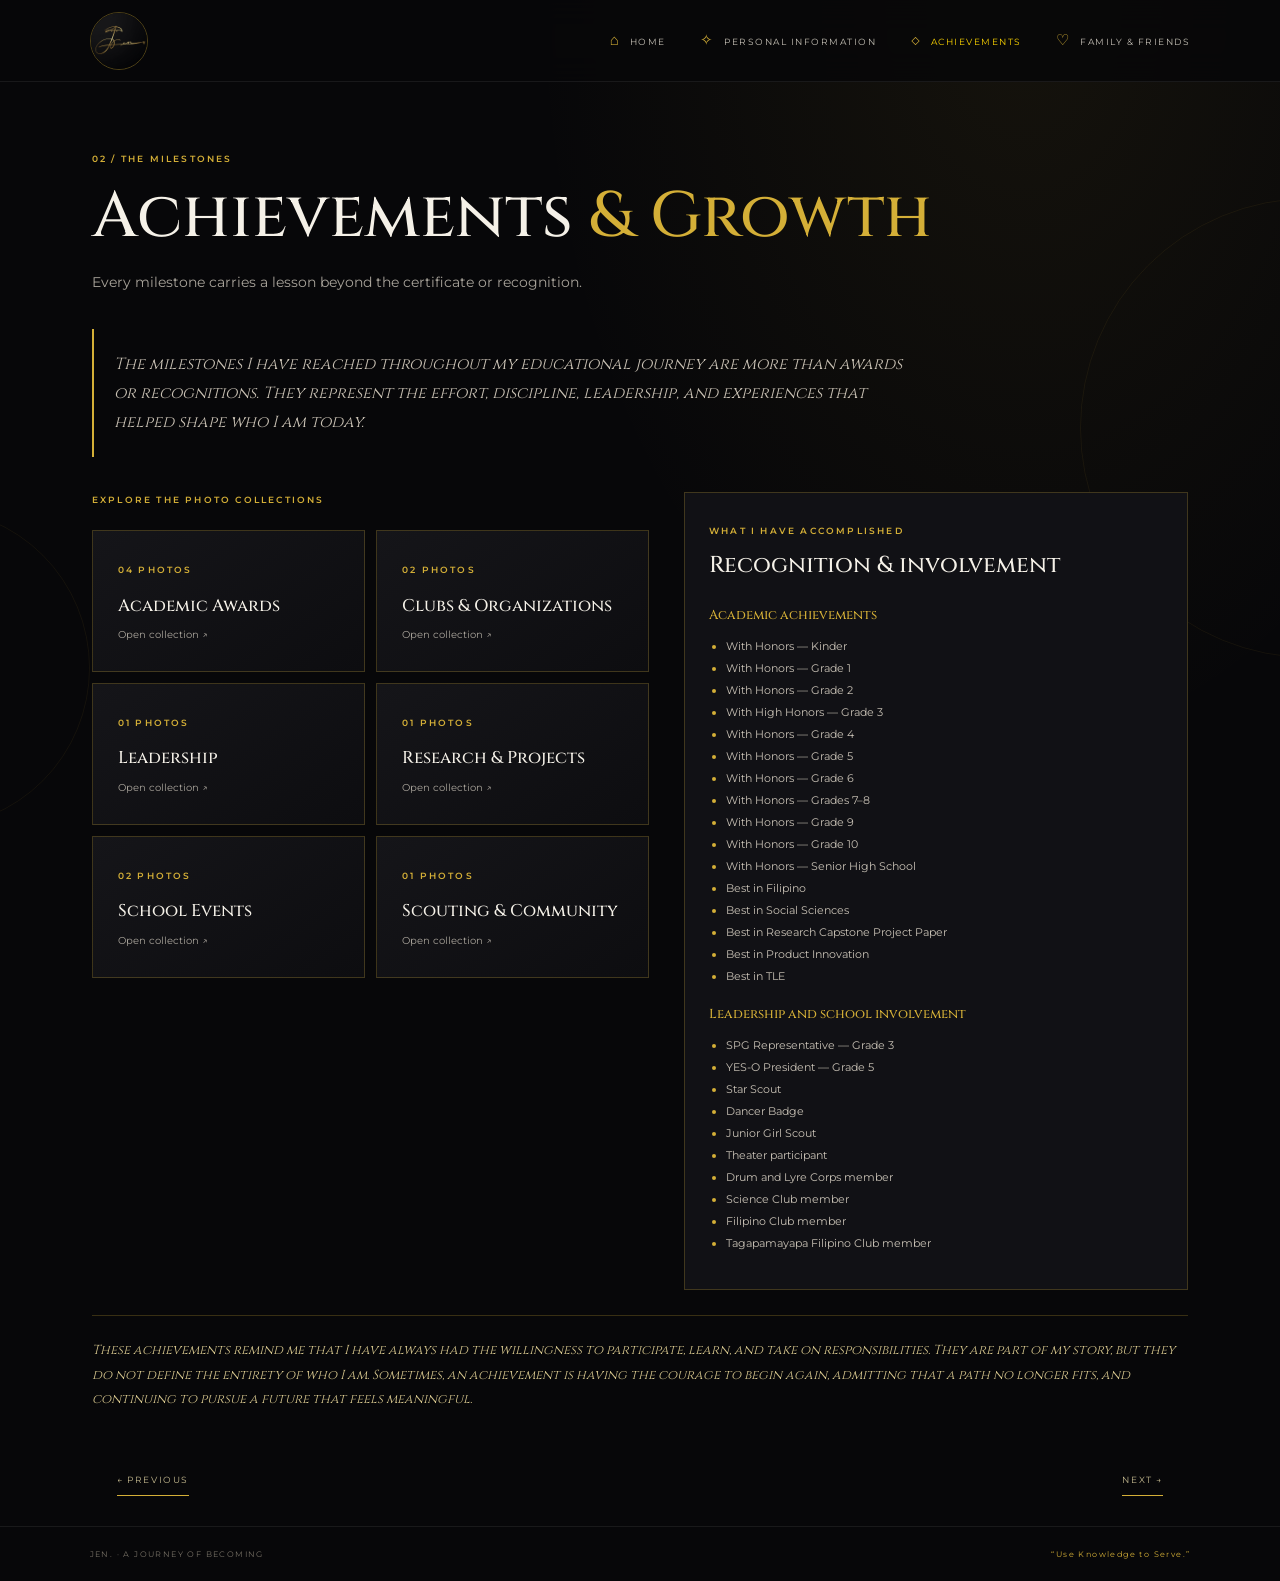
==== commit 8b301c55: "add changes" ====
--- a/achievements.html
+++ b/achievements.html
@@ -1,6 +1,45 @@
-<!doctype html><html lang="en"><head><meta charset="utf-8"><meta name="viewport" content="width=device-width,initial-scale=1"><title>JEN — Achievements</title><link rel="stylesheet" href="css/style.css"></head><body><div class="site"><header class="nav"><div class="brand">JEN / Personal Portfolio</div><nav class="navlinks"><a href="index.html">⌂ HOME</a><a href="personal.html">◉ PERSONAL INFORMATION</a><a class="active" href="achievements.html">✦ ACHIEVEMENTS</a><a href="parents.html">♡ PARENTS</a></nav></header><main><div class="content-shell"><aside class="side-intro"><div><div class="eyebrow">02 · Milestones</div><h1 class="display">Achievements</h1></div><p class="copy">The milestones I have reached represent effort, discipline, leadership, and experiences that helped shape who I am today.</p><div class="tag">Recognition & experiences</div></aside><section class="stage">
-<div class="panel active"><div class="eyebrow">Educational background</div><h2>My academic journey.</h2><div class="timeline"><div class="timeline-item"><span>2011–2017</span><div><strong>San Pedro Elementary School</strong><span>Kinder–Grade 5 · San Pedro, Mabini, Pangasinan</span></div><img src="assets/images/san-pedro-elementary-logo.jpg" alt="School logo"></div><div class="timeline-item"><span>2017–2018</span><div><strong>Mary the Queen Educational Foundation</strong><span>Grade 6 · Alaminos City, Pangasinan</span></div><img src="assets/images/mary-the-queen-logo.jpg" alt="School logo"></div><div class="timeline-item"><span>2018–2021</span><div><strong>Mary the Queen Educational Foundation</strong><span>Grades 7–8 · Alaminos City, Pangasinan</span></div><img src="assets/images/mary-the-queen-logo.jpg" alt="School logo"></div><div class="timeline-item"><span>2021–2022</span><div><strong>The Great Plebian College</strong><span>Grade 9 · Alaminos City, Pangasinan</span></div><img src="assets/images/great-plebian-college-logo.jpg" alt="School logo"></div><div class="timeline-item"><span>2022–2025</span><div><strong>Lyceum North-Western University</strong><span>Grade 10 · Senior High STEM · Dagupan City, Pangasinan</span></div><img src="assets/images/lyceum-northwestern-logo.jpg" alt="School logo"></div><div class="timeline-item"><span>2025–2026</span><div><strong>PHINMA–University of Pangasinan</strong><span>First-year college · BS Civil Engineering</span></div><img src="assets/images/phinma-university-of-pangasinan-logo.jpg" alt="School logo"></div><div class="timeline-item"><span>2026–Present</span><div><strong>University of the Cordilleras</strong><span>College · BSIT, Major in Networking and Security · Baguio City</span></div><img src="assets/images/university-of-the-cordilleras-logo.jpg" alt="School logo"></div></div></div>
-<div class="panel"><div class="eyebrow">Academic achievements</div><h2>What I have accomplished.</h2><div class="columns"><div class="story-card"><h3>Academic recognition</h3><ul class="list"><li>With Honors — Grade 6</li><li>With Honors — Grades 7–8</li><li>With Honors — Grade 9</li><li>With Honors — Grade 10</li><li>With Honors — Senior High School</li></ul></div><div class="story-card"><h3>Special awards</h3><ul class="list"><li>Best in Filipino</li><li>Best in Social Sciences</li><li>Best in Research Capstone Project Paper</li><li>Best in Product Innovation</li><li>Best in TLE</li></ul></div></div><p class="copy" style="margin-top:18px">I am proud of what I have accomplished, but I am even more interested in the person I am still becoming.</p></div>
-<div class="panel"><div class="eyebrow">Leadership & involvement</div><h2>Beyond the classroom.</h2><div class="columns"><div class="story-card"><h3>Leadership</h3><ul class="list"><li>SPG Representative — Grade 3</li><li>YES-O President — Grade 5</li><li>Leadership and responsibility opportunities</li></ul></div><div class="story-card"><h3>Organizations & activities</h3><ul class="list"><li>Star Scout · Dancer Badge · Junior Girl Scout</li><li>Theater participant · Drum and Lyre Corps</li><li>Science Club · Filipino Club</li><li>Tagapamayapa Filipino Club member</li></ul></div></div><p class="copy" style="margin-top:18px">These achievements remind me that I have always had the willingness to participate, learn, and take on responsibilities. They are part of my story, but they do not define the entirety of who I am.</p></div>
-<div class="panel"><div class="eyebrow">Photo memories</div><h2>Discover the moments.</h2><p class="copy">The photos are intentionally hidden until you choose a category. Click a card to open the corresponding gallery.</p><div class="gallery-launchers" style="margin-top:20px"><button class="launch" data-gallery="achievement-awards-01.jpg~Awards & recognition|achievement-awards-02.jpg~Awards & recognition|achievement-awards-03.jpg~Awards & recognition|achievement-awards-04.jpg~Awards & recognition" data-title="Awards & Recognition"><div class="icon">🏅</div><h3>Awards & Recognition</h3><p>View academic awards and milestone moments.</p></button><button class="launch" data-gallery="achievement-clubs-01.jpg~Club activity|achievement-clubs-02.jpg~Club activity" data-title="Clubs & Organizations"><div class="icon">✦</div><h3>Clubs & Organizations</h3><p>View moments of participation and involvement.</p></button><button class="launch" data-gallery="achievement-leadership-01.jpg~Leadership moment" data-title="Leadership"><div class="icon">♛</div><h3>Leadership</h3><p>View a leadership milestone.</p></button><button class="launch" data-gallery="achievement-research-projects-01.jpg~Research project" data-title="Research & Projects"><div class="icon">⌘</div><h3>Research & Projects</h3><p>View a project and research milestone.</p></button><button class="launch" data-gallery="achievement-school-events-01.jpg~School event|achievement-school-events-02.jpg~School event" data-title="School Events"><div class="icon">✶</div><h3>School Events</h3><p>View memorable school experiences.</p></button><button class="launch" data-gallery="achievement-scouting-community-01.jpg~Scouting & community" data-title="Scouting & Community"><div class="icon">◌</div><h3>Scouting & Community</h3><p>View a community and scouting memory.</p></button></div></div>
-</section></div></main><div class="controls"><button class="btn" data-prev>← PREVIOUS</button><span class="counter">01 / 04</span><button class="btn" data-next>NEXT →</button></div><footer class="footer"><span>JEN · MILESTONES</span><span>Still learning. Still becoming.</span></footer></div><div class="modal"><div class="modal-box"><button class="btn modal-close" data-close>✕ CLOSE</button><div class="modal-head"><div class="eyebrow">Photo collection</div><h2 class="modal-title"></h2></div><div class="gallery"></div></div></div><script src="js/script.js"></script></body></html>
+<!doctype html>
+<html lang="en">
+<head>
+<meta charset="utf-8"><meta name="viewport" content="width=device-width, initial-scale=1">
+<meta name="theme-color" content="#070709">
+<meta name="description" content="Ejelyn Cudal Garin — a journey of becoming.">
+<title>Achievements · JEN.</title>
+<link rel="preconnect" href="https://fonts.googleapis.com">
+<link rel="preconnect" href="https://fonts.gstatic.com" crossorigin>
+<link href="https://fonts.googleapis.com/css2?family=Cinzel:wght@400;500;600;700&family=Montserrat:wght@300;400;500;600;700&display=swap" rel="stylesheet">
+<link rel="stylesheet" href="css/style.css">
+</head>
+<body data-page="achievements">
+<div class="ambient ambient-one"></div><div class="ambient ambient-two"></div>
+<header class="site-header">
+  <a class="brand" href="index.html" aria-label="JEN home"><img src="assets/images/logo.jpeg" alt="JEN official logo"></a>
+  <button class="menu-toggle" aria-label="Toggle navigation" aria-expanded="false">☰</button>
+  <nav class="main-nav" aria-label="Main navigation">
+    <a href="index.html" data-page="home"><span>⌂</span> HOME</a>
+    <a href="personal-information.html" data-page="personal"><span>✧</span> PERSONAL INFORMATION</a>
+    <a href="achievements.html" data-page="achievements"><span>◇</span> ACHIEVEMENTS</a>
+    <a href="family-friends.html" data-page="family"><span>♡</span> FAMILY &amp; FRIENDS</a>
+  </nav>
+</header>
+<main class="page-wrap">
+<section class="page-heading"><p class="eyebrow">02 / THE MILESTONES</p><h1>Achievements <em>&amp; Growth</em></h1><p>Every milestone carries a lesson beyond the certificate or recognition.</p></section>
+<section class="achievement-intro"><p>The milestones I have reached throughout my educational journey are more than awards or recognitions. They represent the effort, discipline, leadership, and experiences that helped shape who I am today.</p></section>
+<div class="achievement-layout"><section><div class="panel-kicker">EXPLORE THE PHOTO COLLECTIONS</div><div class="gallery-categories"><button class="gallery-card" data-gallery="Academic Awards"><span class="eyebrow">04 PHOTOS</span><strong>Academic Awards</strong><small>Open collection ↗</small></button><button class="gallery-card" data-gallery="Clubs &amp; Organizations"><span class="eyebrow">02 PHOTOS</span><strong>Clubs &amp; Organizations</strong><small>Open collection ↗</small></button><button class="gallery-card" data-gallery="Leadership"><span class="eyebrow">01 PHOTOS</span><strong>Leadership</strong><small>Open collection ↗</small></button><button class="gallery-card" data-gallery="Research &amp; Projects"><span class="eyebrow">01 PHOTOS</span><strong>Research &amp; Projects</strong><small>Open collection ↗</small></button><button class="gallery-card" data-gallery="School Events"><span class="eyebrow">02 PHOTOS</span><strong>School Events</strong><small>Open collection ↗</small></button><button class="gallery-card" data-gallery="Scouting &amp; Community"><span class="eyebrow">01 PHOTOS</span><strong>Scouting &amp; Community</strong><small>Open collection ↗</small></button></div></section>
+<aside class="achievement-record"><span class="eyebrow">WHAT I HAVE ACCOMPLISHED</span><h2>Recognition &amp; involvement</h2><h3>Academic achievements</h3><ul class="gold-list"><li>With Honors — Kinder</li><li>With Honors — Grade 1</li><li>With Honors — Grade 2</li><li>With High Honors — Grade 3</li><li>With Honors — Grade 4</li><li>With Honors — Grade 5</li><li>With Honors — Grade 6</li><li>With Honors — Grades 7–8</li><li>With Honors — Grade 9</li><li>With Honors — Grade 10</li><li>With Honors — Senior High School</li><li>Best in Filipino</li><li>Best in Social Sciences</li><li>Best in Research Capstone Project Paper</li><li>Best in Product Innovation</li><li>Best in TLE</li></ul><h3>Leadership and school involvement</h3><ul class="gold-list"><li>SPG Representative — Grade 3</li><li>YES-O President — Grade 5</li><li>Star Scout</li><li>Dancer Badge</li><li>Junior Girl Scout</li><li>Theater participant</li><li>Drum and Lyre Corps member</li><li>Science Club member</li><li>Filipino Club member</li><li>Tagapamayapa Filipino Club member</li></ul></aside></div>
+<p class="closing-note">These achievements remind me that I have always had the willingness to participate, learn, and take on responsibilities. They are part of my story, but they do not define the entirety of who I am. Sometimes, an achievement is having the courage to begin again, admitting that a path no longer fits, and continuing to pursue a future that feels meaningful.</p>
+<div class="gallery-view" id="achievement-gallery" aria-live="polite"><div class="gallery-view-head"><div><span class="eyebrow">SELECTED COLLECTION</span><h2 id="gallery-title">Choose a category</h2></div><button class="text-button" id="gallery-back">← BACK TO CATEGORIES</button></div><div class="photo-grid" id="gallery-photos"></div></div>
+</main>
+<div class="page-navigation"><a class="page-step" href="personal-information.html">← PREVIOUS</a><a class="page-step next" href="family-friends.html">NEXT →</a></div>
+<footer class="site-footer">
+  <span>JEN. · A JOURNEY OF BECOMING</span>
+  <span>“Use Knowledge to Serve.”</span>
+</footer>
+<div class="lightbox" id="lightbox" aria-hidden="true">
+  <button class="lightbox-close" aria-label="Close image viewer">×</button>
+  <button class="lightbox-prev" aria-label="Previous image">‹</button>
+  <figure><img src="" alt=""><figcaption></figcaption></figure>
+  <button class="lightbox-next" aria-label="Next image">›</button>
+</div>
+<script src="js/content.js"></script><script src="js/script.js"></script>
+</body></html>
--- a/css/style.css
+++ b/css/style.css
@@ -1,40 +1,31 @@
-@import url('https://fonts.googleapis.com/css2?family=DM+Mono:wght@400;500&family=Playfair+Display:wght@500;600;700&family=Space+Grotesk:wght@400;500;600;700&display=swap');
 
-:root{--bg:#0b0b0b;--panel:#121212;--soft:#1b1b1b;--line:#303030;--text:#f4f4f0;--muted:#a7a7a2;--accent:#fff;--yellow:#e8c64a}
-*{box-sizing:border-box}html,body{margin:0;height:100%;background:var(--bg);color:var(--text);font-family:'Space Grotesk',sans-serif;overflow:hidden}body{min-height:100vh}.site{height:100vh;display:grid;grid-template-rows:auto 1fr auto;padding:18px 4vw 14px;gap:12px;background:radial-gradient(circle at 85% 15%,#222 0,transparent 28%),var(--bg)}
-.nav{display:flex;align-items:center;justify-content:space-between;gap:18px;border-bottom:1px solid var(--line);padding-bottom:14px}.brand{font-family:'DM Mono',monospace;font-size:.78rem;letter-spacing:.18em;text-transform:uppercase;color:var(--muted);white-space:nowrap}.navlinks{display:flex;gap:7px;flex-wrap:wrap;justify-content:flex-end}.navlinks a{color:var(--muted);text-decoration:none;border:1px solid transparent;padding:9px 12px;border-radius:999px;font-size:.74rem;letter-spacing:.08em;transition:.25s}.navlinks a:hover,.navlinks a.active{color:var(--text);border-color:var(--line);background:rgba(255,255,255,.05)}
-main{min-height:0;position:relative}.page{height:100%;display:grid;gap:22px;align-items:stretch}.eyebrow{font-family:'DM Mono',monospace;font-size:.72rem;letter-spacing:.14em;color:var(--muted);text-transform:uppercase}.display{font-family:'Playfair Display',serif;font-weight:600;line-height:.96;letter-spacing:-.045em;margin:0}.muted{color:var(--muted)}.copy{line-height:1.7;color:#d5d5d0;max-width:72ch}.quote{font-family:'Playfair Display',serif;font-size:clamp(1.1rem,2vw,1.6rem);line-height:1.3}
-.home{grid-template-columns:1.1fr .9fr}.hero-copy{display:flex;flex-direction:column;justify-content:center;gap:20px}.hero-copy .display{font-size:clamp(3.5rem,8vw,8.5rem)}.tag{display:inline-flex;align-items:center;gap:8px;border:1px solid var(--line);padding:10px 13px;border-radius:999px;width:max-content;color:#ddd;font-family:'DM Mono',monospace;font-size:.75rem}.hero-photo{position:relative;min-height:0;overflow:hidden;border:1px solid var(--line);border-radius:26px;background:#171717}.hero-photo img{width:100%;height:100%;object-fit:cover;filter:grayscale(1) contrast(1.04)}.photo-caption{position:absolute;bottom:14px;left:14px;right:14px;background:rgba(0,0,0,.62);backdrop-filter:blur(12px);border:1px solid #333;padding:12px 14px;border-radius:14px;font-family:'DM Mono',monospace;font-size:.72rem}
-.route-grid{display:grid;grid-template-columns:repeat(3,1fr);gap:12px}.route-card,.action-card{display:flex;flex-direction:column;justify-content:space-between;gap:12px;padding:16px;border:1px solid var(--line);border-radius:18px;background:linear-gradient(135deg,#171717,#101010);color:inherit;text-decoration:none;transition:.25s;min-height:120px}.route-card:hover,.action-card:hover{transform:translateY(-3px);border-color:#666}.route-card h3,.action-card h3{margin:0;font-family:'Playfair Display',serif;font-size:1.4rem}.route-card p,.action-card p{margin:0;color:var(--muted);font-size:.86rem;line-height:1.45}.arrow{font-size:1.4rem;align-self:flex-end}
-.content-shell{height:100%;display:grid;grid-template-columns:minmax(250px,.72fr) 1.28fr;gap:18px}.side-intro{border:1px solid var(--line);border-radius:24px;padding:24px;background:#101010;display:flex;flex-direction:column;justify-content:space-between}.side-intro .display{font-size:clamp(2.6rem,5vw,5.2rem)}.stage{position:relative;border:1px solid var(--line);border-radius:24px;background:#111;overflow:hidden}.panel{position:absolute;inset:0;padding:clamp(20px,3vw,44px);display:none;overflow:auto}.panel.active{display:block;animation:fade .35s ease}@keyframes fade{from{opacity:0;transform:translateX(10px)}to{opacity:1;transform:none}}.panel h2{font-family:'Playfair Display',serif;font-size:clamp(2rem,4vw,4rem);margin:6px 0 12px}.facts{display:grid;grid-template-columns:repeat(2,1fr);gap:10px}.fact{padding:13px;border:1px solid var(--line);border-radius:14px;background:#161616}.fact span{display:block;color:var(--muted);font-size:.72rem;text-transform:uppercase;letter-spacing:.1em;margin-bottom:6px}.fact strong{font-size:.93rem}.list{margin:10px 0;padding-left:20px;color:#d9d9d5;line-height:1.65}.columns{display:grid;grid-template-columns:repeat(2,1fr);gap:18px}.mini-title{font-family:'DM Mono',monospace;color:var(--muted);font-size:.72rem;letter-spacing:.12em;text-transform:uppercase}.story-card{border:1px solid var(--line);border-radius:18px;padding:18px;background:#151515}.story-card h3{font-family:'Playfair Display',serif;font-size:1.4rem;margin:4px 0 8px}.story-card p{line-height:1.62;color:#d2d2ce;margin:0}.timeline{display:grid;gap:10px}.timeline-item{display:grid;grid-template-columns:100px 1fr auto;gap:12px;align-items:center;border-bottom:1px solid #252525;padding:10px 0}.timeline-item img{width:44px;height:44px;object-fit:contain;filter:grayscale(1);background:#fff;border-radius:8px;padding:3px}.timeline-item strong{display:block}.timeline-item span{color:var(--muted);font-size:.82rem}.gallery-launchers{display:grid;grid-template-columns:repeat(2,1fr);gap:12px}.launch{appearance:none;text-align:left;cursor:pointer;width:100%;border:1px solid var(--line);border-radius:18px;padding:18px;background:linear-gradient(135deg,#171717,#101010);color:var(--text);min-height:130px;transition:.2s}.launch:hover{border-color:#777;transform:translateY(-2px)}.launch .icon{font-size:1.6rem}.launch h3{font-family:'Playfair Display',serif;font-size:1.35rem;margin:8px 0}.launch p{margin:0;color:var(--muted);font-size:.84rem;line-height:1.5}
-.controls{display:flex;justify-content:space-between;align-items:center;gap:12px}.btn{border:1px solid var(--line);background:#151515;color:var(--text);padding:11px 15px;border-radius:999px;cursor:pointer;font-family:'DM Mono',monospace;font-size:.72rem;letter-spacing:.06em}.btn:hover{border-color:#777}.counter{font-family:'DM Mono',monospace;color:var(--muted);font-size:.72rem}.footer{display:flex;justify-content:space-between;align-items:center;color:var(--muted);font-family:'DM Mono',monospace;font-size:.68rem;border-top:1px solid var(--line);padding-top:11px}.footer .motto{color:#ddd}
-.modal{position:fixed;inset:0;background:rgba(0,0,0,.88);z-index:20;display:none;place-items:center;padding:24px}.modal.open{display:grid}.modal-box{width:min(980px,100%);max-height:88vh;background:#111;border:1px solid #444;border-radius:24px;padding:22px;overflow:auto;position:relative}.modal-close{position:absolute;right:16px;top:16px}.modal-head{padding-right:100px}.modal-head h2{font-family:'Playfair Display',serif;font-size:2rem;margin:6px 0}.gallery{display:grid;grid-template-columns:repeat(auto-fit,minmax(180px,1fr));gap:12px;margin-top:18px}.gallery figure{margin:0;border:1px solid var(--line);border-radius:14px;overflow:hidden;background:#181818}.gallery img{width:100%;height:210px;object-fit:cover;display:block;filter:grayscale(.15)}.gallery figcaption{padding:9px 11px;color:var(--muted);font-size:.76rem}.tribute-grid{display:grid;grid-template-columns:1fr 1fr;gap:16px}.tribute-photo{min-height:280px;border-radius:18px;overflow:hidden;border:1px solid var(--line);position:relative}.tribute-photo img{width:100%;height:100%;object-fit:cover;filter:grayscale(.25)}.yellow{color:var(--yellow)}.letter{font-family:'Playfair Display',serif;font-size:1.03rem;line-height:1.75;color:#ddd;white-space:pre-line}
-@media(max-width:850px){body{overflow:auto}.site{min-height:100vh;height:auto;overflow:hidden;padding:14px 16px}.nav{align-items:flex-start}.brand{display:none}.navlinks{justify-content:center;width:100%}.navlinks a{font-size:.64rem;padding:8px}.home,.content-shell{grid-template-columns:1fr}.hero-photo{height:34vh;order:-1}.hero-copy .display{font-size:clamp(3.2rem,16vw,5rem)}.route-grid{grid-template-columns:1fr}.route-card{min-height:94px}.page{height:auto}.content-shell{min-height:calc(100vh - 160px)}.side-intro{min-height:190px}.stage{min-height:62vh}.panel{padding:22px;overflow:visible}.facts,.columns,.tribute-grid,.gallery-launchers{grid-template-columns:1fr}.timeline-item{grid-template-columns:60px 1fr}.timeline-item img{grid-row:1/3}.footer{font-size:.6rem}.modal{align-items:start;padding:12px}.modal-box{max-height:94vh}.gallery img{height:240px}}
+:root{--black:#070709;--panel:#101014;--panel2:#15151a;--gold:#D4AF37;--bright:#FFD700;--pale:#FFF2B2;--muted:#a8a39a;--line:rgba(212,175,55,.24);--white:#f5f1e8}
+*{box-sizing:border-box}html{background:var(--black);scroll-behavior:smooth}body{margin:0;background:radial-gradient(ellipse at 80% 0%,rgba(212,175,55,.07),transparent 34%),var(--black);color:var(--white);font-family:Montserrat,Arial,sans-serif;font-size:14px;line-height:1.75;min-height:100vh;overflow-x:hidden}
+a{color:inherit;text-decoration:none}button{font:inherit}.ambient{position:fixed;pointer-events:none;border:1px solid rgba(212,175,55,.07);border-radius:50%;z-index:0}.ambient-one{width:460px;height:460px;right:-260px;top:22%;}.ambient-two{width:320px;height:320px;left:-230px;bottom:8%}
+.site-header{height:82px;display:flex;align-items:center;justify-content:space-between;padding:0 clamp(22px,7vw,110px);border-bottom:1px solid rgba(255,255,255,.07);position:relative;z-index:10;background:rgba(7,7,9,.88);backdrop-filter:blur(16px)}
+.brand{font-family:Cinzel,serif;font-size:27px;letter-spacing:3px}.brand span,.profile-strip h2 span{color:var(--gold)}.main-nav{display:flex;gap:clamp(14px,2.7vw,42px);align-items:center}.main-nav a{font-size:9px;letter-spacing:1.5px;color:#c5c0b6;transition:.25s}.main-nav a span{color:var(--gold);font-size:15px;margin-right:6px}.main-nav a:hover,.main-nav a.active{color:var(--bright)}.menu-toggle{display:none;background:none;border:1px solid var(--line);color:var(--gold);padding:7px 12px}
+.page-wrap{position:relative;z-index:1;max-width:1250px;margin:0 auto;padding:60px clamp(22px,6vw,80px) 30px;min-height:calc(100vh - 190px)}
+.eyebrow,.overline,.panel-kicker{font-size:9px;letter-spacing:2.2px;color:var(--gold);font-weight:600}.eyebrow i{font-style:normal;color:var(--bright);padding:0 7px}
+.hero-grid{display:grid;grid-template-columns:1.1fr .9fr;gap:7vw;align-items:center;min-height:490px;padding:8px 0 40px}.overline{margin-top:34px;color:#b4a88a}.hero-copy h1{font:500 clamp(58px,8vw,112px)/.98 Cinzel,serif;letter-spacing:-3px;margin:18px 0 24px}.hero-copy h1 em,.page-heading h1 em,.looking-ahead h2 em{font-style:normal;color:var(--gold)}.gold-shimmer{background:linear-gradient(110deg,#8b6a1b 0%,#fff2b2 17%,#d4af37 32%,#fff9d8 45%,#b88d22 60%,#ffe58a 75%,#9e771c 100%);background-size:240% auto;color:transparent;background-clip:text;-webkit-background-clip:text;animation:shimmer 7s linear infinite}.gold-hover-shine:hover{animation:shimmer 1.4s linear infinite}@keyframes shimmer{to{background-position:240% center}}
+.hero-intro{max-width:490px;color:#c7c1b7;font-size:14px}.gold-quote{font:500 18px Cinzel,serif;color:var(--gold);margin:26px 0 4px}.motto{font-size:11px;letter-spacing:1.3px;color:#aaa398}.gold-button{display:inline-flex;gap:35px;align-items:center;margin-top:22px;padding:14px 19px;border:1px solid var(--gold);font-size:9px;letter-spacing:1.7px;color:var(--pale);transition:.3s}.gold-button:hover{background:var(--gold);color:#090909;box-shadow:0 0 25px #d4af3744}.hero-portrait{position:relative;max-width:420px;margin:auto}.portrait-frame{padding:13px;border:1px solid var(--gold);position:relative;z-index:1;background:#0b0b0d;box-shadow:18px 18px 0 rgba(212,175,55,.08)}.portrait-frame img{display:block;width:100%;aspect-ratio:1;object-fit:contain;background:#111}.portrait-index{display:block;text-align:right;margin-top:18px;font-size:9px;letter-spacing:2px;color:var(--gold)}.orbit{position:absolute;border:1px solid rgba(212,175,55,.24);border-radius:50%;z-index:0}.orbit-a{width:120%;height:120%;top:-10%;left:-10%}.orbit-b{width:135%;height:135%;top:-17.5%;left:-17.5%;border-style:dashed;opacity:.5}
+.home-cards{display:grid;grid-template-columns:repeat(3,1fr);gap:14px;margin:24px 0 70px}.feature-card,.family-card,.gallery-card{background:linear-gradient(145deg,#151519,#0d0d10);border:1px solid var(--line);padding:25px;text-align:left;position:relative;min-height:160px;transition:.3s;cursor:pointer}.feature-card:hover,.family-card:hover,.gallery-card:hover{border-color:var(--gold);transform:translateY(-4px);box-shadow:0 15px 40px #0008}.card-no{display:block;color:var(--gold);font-size:8px;letter-spacing:1.6px}.feature-card strong,.family-card strong,.gallery-card strong{display:block;font:500 20px/1.4 Cinzel,serif;margin:20px 0 5px}.feature-card small,.family-card small,.gallery-card small{color:var(--muted);font-size:10px}.feature-card b,.family-card b{position:absolute;right:23px;bottom:20px;color:var(--gold);font-size:18px}
+.looking-ahead{border-top:1px solid var(--line);padding:34px 0;display:flex;justify-content:space-between;align-items:end}.looking-ahead h2{font:400 35px/1.25 Cinzel,serif;margin:12px 0}.looking-ahead p{color:var(--muted);max-width:290px}
+.page-heading{margin:5px 0 35px}.page-heading h1{font:500 clamp(38px,6vw,64px)/1.2 Cinzel,serif;margin:12px 0}.page-heading>p:last-child{color:var(--muted);max-width:680px}
+.profile-strip{display:flex;justify-content:space-between;align-items:center;padding:23px 27px;border:1px solid var(--line);background:linear-gradient(90deg,#171418,#0e0e11);margin-bottom:25px}.profile-strip h2{font:500 32px Cinzel,serif;margin:5px 0}.profile-strip p{margin:0;color:var(--muted);font-size:11px}.profile-facts{display:flex;gap:10px;flex-wrap:wrap;justify-content:end}.profile-facts span{border:1px solid var(--line);padding:8px 10px;font-size:8px;letter-spacing:1px;color:#d8cda9}
+.section-picker{display:flex;gap:7px;flex-wrap:wrap;margin:25px 0}.section-tab,.text-button{background:transparent;border:1px solid var(--line);color:#bdb5a4;padding:10px 13px;font-size:9px;letter-spacing:1px;cursor:pointer;transition:.25s}.section-tab.active,.section-tab:hover,.text-button:hover{background:var(--gold);color:#080808;border-color:var(--gold)}
+.info-panel{display:none;border:1px solid var(--line);background:rgba(15,15,18,.8);padding:clamp(22px,4vw,42px);animation:fade .3s ease}.info-panel.active{display:block}@keyframes fade{from{opacity:0;transform:translateY(7px)}to{opacity:1;transform:none}}.panel-kicker{margin-bottom:22px}.prose p{color:#c7c1b7;margin:0 0 15px;font-size:12px;line-height:1.95}.info-panel blockquote{font:italic 17px/1.8 Cinzel,serif;color:var(--pale);border-left:2px solid var(--gold);padding:10px 22px;margin:30px 0}.tagline-note,.closing-note{color:#d5c58d;font:italic 13px/1.9 Cinzel,serif;border-top:1px solid var(--line);padding-top:22px;margin-top:25px}
+.story-cards{display:grid;grid-template-columns:1fr 1fr;gap:18px}.story-cards article,.interest-grid article{padding:20px;background:#121216;border:1px solid rgba(212,175,55,.13)}.story-cards small{color:var(--gold);font-size:9px;letter-spacing:1.5px}.story-cards h2,.interest-grid h2,.split-panel h2,.achievement-record h2{font:500 23px Cinzel,serif;margin:9px 0 15px}.timeline{display:grid;grid-template-columns:1fr 1fr;gap:14px}.timeline-item{display:flex;gap:17px;align-items:center;padding:15px;border:1px solid rgba(212,175,55,.14);background:#121216}.timeline-item img{width:65px;height:65px;object-fit:contain;background:#f4f0e7;padding:5px;border-radius:50%}.timeline-item small{color:var(--gold);font-size:9px}.timeline-item h3{font:500 13px Cinzel,serif;margin:4px 0}.timeline-item p{color:var(--muted);font-size:10px;margin:0}
+.split-panel{display:grid;grid-template-columns:1.2fr .8fr;gap:35px}.split-panel h2{font-size:30px}.split-panel h2 em{font-size:17px;color:var(--gold);font-style:normal}.fact-board{border-left:1px solid var(--line);padding-left:25px}.fact-board>div{padding:12px 0;border-bottom:1px solid rgba(255,255,255,.07)}.fact-board b{font-size:10px;color:var(--gold)}.fact-board p{margin:3px 0 0;color:#c4beb3;font-size:11px}.interest-grid{display:grid;grid-template-columns:1fr 1fr;gap:15px}.tag-cloud{display:flex;flex-wrap:wrap;gap:7px;margin:18px 0}.tag-cloud span{border:1px solid var(--line);padding:6px 9px;font-size:9px;color:#d8cda9}.gold-list{padding-left:17px;color:#c8c1b5;font-size:11px;line-height:2}.gold-list li::marker{color:var(--gold)}.values-intro{max-width:850px;color:#c4beb3;font-size:12px;line-height:1.9}.values-grid{display:grid;grid-template-columns:repeat(2,1fr);gap:10px;margin-top:24px}.values-grid article{padding:16px;border:1px solid rgba(212,175,55,.14);background:#121216}.values-grid article span{color:var(--gold);font-size:9px}.values-grid h3{font:500 16px Cinzel,serif;margin:4px 0}.values-grid p{font-size:10px;color:var(--muted);margin:0}
+.achievement-intro{max-width:850px;color:#c9c1b4;border-left:2px solid var(--gold);padding:5px 20px;margin-bottom:35px;font:italic 16px/1.8 Cinzel,serif}.achievement-layout{display:grid;grid-template-columns:1.05fr .95fr;gap:35px}.gallery-categories{display:grid;grid-template-columns:1fr 1fr;gap:11px}.gallery-card{min-height:125px;color:var(--white)}.gallery-card strong{font-size:17px;margin:13px 0 4px}.achievement-record{padding:24px;background:#111115;border:1px solid var(--line)}.achievement-record h2{margin:8px 0 25px}.achievement-record h3{font:500 13px Cinzel,serif;color:var(--gold);margin:18px 0 7px}.gallery-view,.family-view{display:none;border-top:1px solid var(--line);margin-top:45px;padding-top:25px}.gallery-view.open,.family-view.open{display:block}.gallery-view-head{display:flex;align-items:center;justify-content:space-between;gap:20px;margin-bottom:20px}.gallery-view-head h2{font:500 25px Cinzel,serif;margin:6px 0}.photo-grid{display:grid;grid-template-columns:repeat(3,1fr);gap:14px}.photo-card{background:#121216;border:1px solid var(--line);padding:10px;cursor:zoom-in;text-align:left;color:var(--white)}.photo-card img{width:100%;height:245px;object-fit:contain;background:#08080a;display:block}.photo-card figcaption{padding:10px 3px 3px;color:#c6bda9;font-size:10px;line-height:1.6}
+.family-note{border-left:2px solid var(--gold);padding:8px 18px;color:#c9c1b4;max-width:800px;margin-bottom:28px}.family-categories{display:grid;grid-template-columns:repeat(3,1fr);gap:13px}.family-card{min-height:145px;color:var(--white)}.family-card strong{font-size:17px}.family-card small{display:block;max-width:180px}.letters-grid{display:grid;grid-template-columns:repeat(2,1fr);gap:13px;margin-top:10px}.letter-card{border:1px solid var(--line);background:#111115;padding:20px}.letter-card h3{font:500 17px Cinzel,serif;color:var(--gold);margin:0 0 10px}.letter-card p{white-space:pre-line;color:#c8c1b6;font-size:11px;line-height:1.9}
+.page-navigation{position:relative;z-index:1;max-width:1090px;margin:0 auto;padding:10px 22px 30px;display:flex;justify-content:space-between}.page-step{font-size:9px;letter-spacing:1.6px;color:#c4b98f;border-bottom:1px solid var(--gold);padding:7px 0}.page-step:hover{color:var(--bright)}.site-footer{position:relative;z-index:1;border-top:1px solid rgba(255,255,255,.07);padding:20px clamp(22px,7vw,110px);display:flex;justify-content:space-between;color:#777166;font-size:8px;letter-spacing:1.4px}.site-footer span:last-child{color:var(--gold)}
+.lightbox{display:none;position:fixed;inset:0;z-index:100;background:rgba(0,0,0,.94);align-items:center;justify-content:center;padding:55px 8vw}.lightbox.open{display:flex}.lightbox figure{margin:0;max-width:min(85vw,900px);max-height:85vh;text-align:center}.lightbox img{display:block;max-width:100%;max-height:75vh;object-fit:contain;margin:auto}.lightbox figcaption{color:var(--pale);font-size:11px;margin-top:12px}.lightbox button{position:absolute;background:none;border:1px solid var(--line);color:var(--gold);cursor:pointer}.lightbox-close{right:25px;top:20px;font-size:30px;padding:0 12px}.lightbox-prev,.lightbox-next{top:50%;font-size:34px;padding:0 12px;transform:translateY(-50%)}.lightbox-prev{left:22px}.lightbox-next{right:22px}
+@media(max-width:850px){.site-header{height:72px}.menu-toggle{display:block}.main-nav{display:none;position:absolute;top:71px;left:0;right:0;background:#0b0b0e;padding:18px 24px;border-bottom:1px solid var(--line);flex-direction:column;align-items:flex-start}.main-nav.open{display:flex}.hero-grid{grid-template-columns:1fr .8fr;gap:25px}.hero-copy h1{font-size:66px}.achievement-layout{grid-template-columns:1fr}.family-categories{grid-template-columns:repeat(2,1fr)}}
+@media(max-width:620px){.page-wrap{padding-top:38px}.hero-grid{grid-template-columns:1fr;min-height:0}.hero-portrait{width:min(75%,320px);margin:20px auto 35px}.hero-copy h1{font-size:58px}.home-cards{grid-template-columns:1fr}.feature-card{min-height:130px}.looking-ahead{display:block}.looking-ahead p{margin-top:10px}.profile-strip{display:block}.profile-facts{justify-content:flex-start;margin-top:18px}.story-cards,.timeline,.split-panel,.interest-grid,.values-grid,.gallery-categories,.family-categories,.photo-grid,.letters-grid{grid-template-columns:1fr}.fact-board{border-left:0;border-top:1px solid var(--line);padding:18px 0 0}.gallery-view-head{align-items:flex-start;flex-direction:column}.photo-card img{height:300px}.site-footer{gap:10px;flex-direction:column}.page-navigation{padding-bottom:22px}.lightbox{padding:55px 18px}.lightbox-prev{left:6px}.lightbox-next{right:6px}}
 
-/* Final photo presentation fixes: preserve original colors and ratios */
-.hero-photo img,
-.timeline-item img,
-.gallery img,
-.tribute-photo img{filter:none !important}
-.timeline-item img{object-fit:contain !important}
-.gallery{grid-template-columns:repeat(auto-fit,minmax(220px,1fr));align-items:start}
-.gallery figure{display:flex;flex-direction:column;cursor:zoom-in}
-.gallery img{height:auto !important;max-height:58vh;object-fit:contain !important;background:#fff;cursor:zoom-in}
-.tribute-photo{min-height:0;height:auto;display:flex;align-items:center;justify-content:center;background:#0d0d0d}
-.tribute-photo img{width:100%;height:auto;max-height:58vh;object-fit:contain !important;display:block;cursor:zoom-in}
-.modal-box{overflow:auto}
-.image-viewer{position:fixed;inset:0;z-index:50;background:rgba(0,0,0,.94);display:none;place-items:center;padding:24px;cursor:zoom-out}
-.image-viewer.open{display:grid}
-.image-viewer img{max-width:94vw;max-height:88vh;width:auto;height:auto;object-fit:contain;display:block;filter:none !important}
-.image-viewer .zoom-close{position:absolute;right:24px;top:24px;z-index:2}
-.zoom-hint{font-family:'DM Mono',monospace;font-size:.68rem;color:#aaa;margin-top:8px}
-@media(max-width:850px){.gallery img{max-height:65vh}.tribute-photo img{max-height:65vh}.image-viewer{padding:12px}.image-viewer img{max-width:96vw;max-height:88vh}}
-.tribute-grid.text-only {
-    display: block;
-    width: 100%;
-}
-
-.tribute-grid.text-only > div {
-    width: 100%;
-    max-width: 100%;
-}+/* Official logo identity and complete personal details */
+.brand{display:flex;align-items:center;min-width:44px;height:44px}.brand img{display:block;width:58px;height:58px;object-fit:contain;border-radius:50%;border:1px solid rgba(212,175,55,.35)}
+.identity-logo-trigger{display:inline-flex;align-items:center;justify-content:center;width:58px;height:58px;padding:0;border:0;background:transparent;cursor:zoom-in;vertical-align:middle}.identity-logo-trigger img{display:block;width:58px;height:58px;object-fit:contain;border-radius:50%;border:1px solid var(--line);transition:.25s}.identity-logo-trigger:hover img{transform:scale(1.06);box-shadow:0 0 18px #d4af3744}
+.personal-details-grid{display:grid;grid-template-columns:1.25fr .75fr;gap:16px}.detail-card{padding:22px;background:#121216;border:1px solid rgba(212,175,55,.16)}.detail-card h2{font:500 22px Cinzel,serif;margin:8px 0 16px}.detail-card dl{margin:0}.detail-card dl>div{display:grid;grid-template-columns:minmax(110px,.7fr) 1.3fr;gap:12px;padding:9px 0;border-bottom:1px solid rgba(255,255,255,.07)}.detail-card dt{font-size:10px;color:var(--gold);letter-spacing:.4px}.detail-card dd{margin:0;color:#ded8ca;font-size:11px;overflow-wrap:anywhere}.detail-card dd a{color:var(--pale);text-decoration:underline;text-underline-offset:3px}.detail-note{font-size:11px;color:#c7c1b7;line-height:1.9;margin-top:20px}
+.lightbox figure{width:100%}.lightbox img{max-width:min(80vw,900px);max-height:75vh;object-fit:contain;cursor:zoom-in}.lightbox img.zoomed{max-width:95vw;max-height:88vh;cursor:zoom-out;transform:scale(1.02)}
+@media(max-width:620px){.personal-details-grid{grid-template-columns:1fr}.detail-card dl>div{grid-template-columns:110px 1fr}.brand img{width:52px;height:52px}}
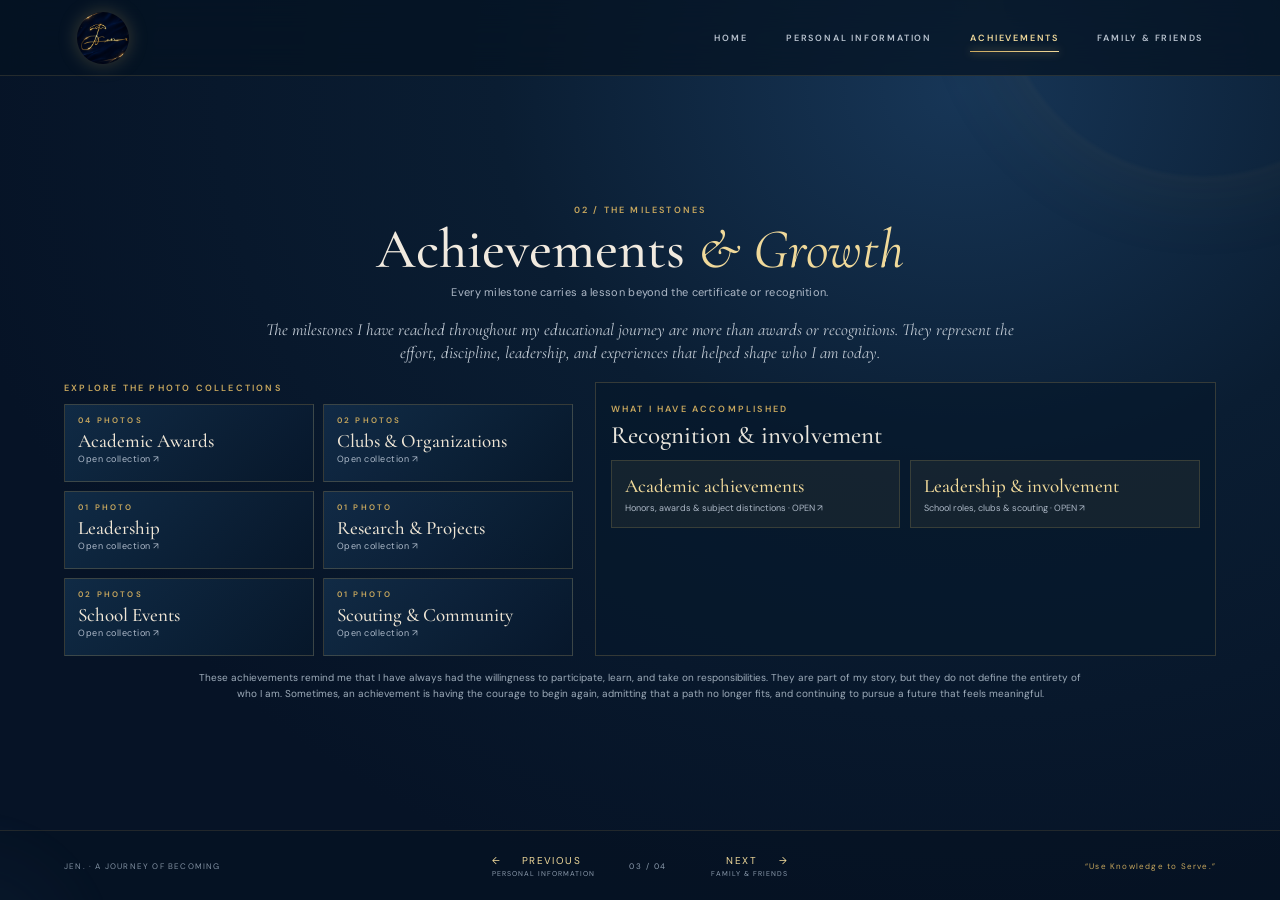
==== commit 3b048fe5: "add changes" ====
--- a/achievements.html
+++ b/achievements.html
@@ -1,45 +1 @@
-<!doctype html>
-<html lang="en">
-<head>
-<meta charset="utf-8"><meta name="viewport" content="width=device-width, initial-scale=1">
-<meta name="theme-color" content="#070709">
-<meta name="description" content="Ejelyn Cudal Garin — a journey of becoming.">
-<title>Achievements · JEN.</title>
-<link rel="preconnect" href="https://fonts.googleapis.com">
-<link rel="preconnect" href="https://fonts.gstatic.com" crossorigin>
-<link href="https://fonts.googleapis.com/css2?family=Cinzel:wght@400;500;600;700&family=Montserrat:wght@300;400;500;600;700&display=swap" rel="stylesheet">
-<link rel="stylesheet" href="css/style.css">
-</head>
-<body data-page="achievements">
-<div class="ambient ambient-one"></div><div class="ambient ambient-two"></div>
-<header class="site-header">
-  <a class="brand" href="index.html" aria-label="JEN home"><img src="assets/images/logo.jpeg" alt="JEN official logo"></a>
-  <button class="menu-toggle" aria-label="Toggle navigation" aria-expanded="false">☰</button>
-  <nav class="main-nav" aria-label="Main navigation">
-    <a href="index.html" data-page="home"><span>⌂</span> HOME</a>
-    <a href="personal-information.html" data-page="personal"><span>✧</span> PERSONAL INFORMATION</a>
-    <a href="achievements.html" data-page="achievements"><span>◇</span> ACHIEVEMENTS</a>
-    <a href="family-friends.html" data-page="family"><span>♡</span> FAMILY &amp; FRIENDS</a>
-  </nav>
-</header>
-<main class="page-wrap">
-<section class="page-heading"><p class="eyebrow">02 / THE MILESTONES</p><h1>Achievements <em>&amp; Growth</em></h1><p>Every milestone carries a lesson beyond the certificate or recognition.</p></section>
-<section class="achievement-intro"><p>The milestones I have reached throughout my educational journey are more than awards or recognitions. They represent the effort, discipline, leadership, and experiences that helped shape who I am today.</p></section>
-<div class="achievement-layout"><section><div class="panel-kicker">EXPLORE THE PHOTO COLLECTIONS</div><div class="gallery-categories"><button class="gallery-card" data-gallery="Academic Awards"><span class="eyebrow">04 PHOTOS</span><strong>Academic Awards</strong><small>Open collection ↗</small></button><button class="gallery-card" data-gallery="Clubs &amp; Organizations"><span class="eyebrow">02 PHOTOS</span><strong>Clubs &amp; Organizations</strong><small>Open collection ↗</small></button><button class="gallery-card" data-gallery="Leadership"><span class="eyebrow">01 PHOTOS</span><strong>Leadership</strong><small>Open collection ↗</small></button><button class="gallery-card" data-gallery="Research &amp; Projects"><span class="eyebrow">01 PHOTOS</span><strong>Research &amp; Projects</strong><small>Open collection ↗</small></button><button class="gallery-card" data-gallery="School Events"><span class="eyebrow">02 PHOTOS</span><strong>School Events</strong><small>Open collection ↗</small></button><button class="gallery-card" data-gallery="Scouting &amp; Community"><span class="eyebrow">01 PHOTOS</span><strong>Scouting &amp; Community</strong><small>Open collection ↗</small></button></div></section>
-<aside class="achievement-record"><span class="eyebrow">WHAT I HAVE ACCOMPLISHED</span><h2>Recognition &amp; involvement</h2><h3>Academic achievements</h3><ul class="gold-list"><li>With Honors — Kinder</li><li>With Honors — Grade 1</li><li>With Honors — Grade 2</li><li>With High Honors — Grade 3</li><li>With Honors — Grade 4</li><li>With Honors — Grade 5</li><li>With Honors — Grade 6</li><li>With Honors — Grades 7–8</li><li>With Honors — Grade 9</li><li>With Honors — Grade 10</li><li>With Honors — Senior High School</li><li>Best in Filipino</li><li>Best in Social Sciences</li><li>Best in Research Capstone Project Paper</li><li>Best in Product Innovation</li><li>Best in TLE</li></ul><h3>Leadership and school involvement</h3><ul class="gold-list"><li>SPG Representative — Grade 3</li><li>YES-O President — Grade 5</li><li>Star Scout</li><li>Dancer Badge</li><li>Junior Girl Scout</li><li>Theater participant</li><li>Drum and Lyre Corps member</li><li>Science Club member</li><li>Filipino Club member</li><li>Tagapamayapa Filipino Club member</li></ul></aside></div>
-<p class="closing-note">These achievements remind me that I have always had the willingness to participate, learn, and take on responsibilities. They are part of my story, but they do not define the entirety of who I am. Sometimes, an achievement is having the courage to begin again, admitting that a path no longer fits, and continuing to pursue a future that feels meaningful.</p>
-<div class="gallery-view" id="achievement-gallery" aria-live="polite"><div class="gallery-view-head"><div><span class="eyebrow">SELECTED COLLECTION</span><h2 id="gallery-title">Choose a category</h2></div><button class="text-button" id="gallery-back">← BACK TO CATEGORIES</button></div><div class="photo-grid" id="gallery-photos"></div></div>
-</main>
-<div class="page-navigation"><a class="page-step" href="personal-information.html">← PREVIOUS</a><a class="page-step next" href="family-friends.html">NEXT →</a></div>
-<footer class="site-footer">
-  <span>JEN. · A JOURNEY OF BECOMING</span>
-  <span>“Use Knowledge to Serve.”</span>
-</footer>
-<div class="lightbox" id="lightbox" aria-hidden="true">
-  <button class="lightbox-close" aria-label="Close image viewer">×</button>
-  <button class="lightbox-prev" aria-label="Previous image">‹</button>
-  <figure><img src="" alt=""><figcaption></figcaption></figure>
-  <button class="lightbox-next" aria-label="Next image">›</button>
-</div>
-<script src="js/content.js"></script><script src="js/script.js"></script>
-</body></html>+<!doctype html><html lang="en"><head><meta charset="utf-8"><meta name="viewport" content="width=device-width, initial-scale=1, maximum-scale=1"><meta name="theme-color" content="#071629"><meta name="description" content="Ejelyn Cudal Garin — a journey of becoming."><link rel="preconnect" href="https://fonts.googleapis.com"><link rel="preconnect" href="https://fonts.gstatic.com" crossorigin><link href="https://fonts.googleapis.com/css2?family=Cormorant+Garamond:wght@400;500;600;700&family=DM+Sans:wght@300;400;500;600;700&display=swap" rel="stylesheet"><link rel="stylesheet" href="css/style.css"><title>Achievements · JEN.</title></head><body data-page="achievements"><div class="ambient ambient-one"></div><div class="ambient ambient-two"></div><header class="site-header"><button class="brand image-view-trigger" type="button" aria-label="View and zoom the JEN logo" data-image-view="assets/images/logo.png" data-caption="JEN official logo"><img src="assets/images/logo.png" alt="JEN official logo"></button><button class="menu-toggle" aria-label="Toggle navigation" aria-expanded="false">☰</button><nav class="main-nav" aria-label="Main navigation"><a href="index.html" data-page="home">HOME</a><a href="personal-information.html" data-page="personal">PERSONAL INFORMATION</a><a href="achievements.html" data-page="achievements">ACHIEVEMENTS</a><a href="family-friends.html" data-page="family">FAMILY &amp; FRIENDS</a></nav></header><main class="page-wrap inner-page"><section class="page-heading"><p class="eyebrow">02 / THE MILESTONES</p><h1>Achievements <em>&amp; Growth</em></h1><p>Every milestone carries a lesson beyond the certificate or recognition.</p></section><section class="achievement-intro">The milestones I have reached throughout my educational journey are more than awards or recognitions. They represent the effort, discipline, leadership, and experiences that helped shape who I am today.</section><div class="achievement-layout"><section class="achievement-explorer"><div class="panel-kicker">EXPLORE THE PHOTO COLLECTIONS</div><div class="gallery-categories"><button class="gallery-card" data-gallery="Academic Awards"><span class="eyebrow">04 PHOTOS</span><strong>Academic Awards</strong><small>Open collection ↗</small></button><button class="gallery-card" data-gallery="Clubs &amp; Organizations"><span class="eyebrow">02 PHOTOS</span><strong>Clubs &amp; Organizations</strong><small>Open collection ↗</small></button><button class="gallery-card" data-gallery="Leadership"><span class="eyebrow">01 PHOTO</span><strong>Leadership</strong><small>Open collection ↗</small></button><button class="gallery-card" data-gallery="Research &amp; Projects"><span class="eyebrow">01 PHOTO</span><strong>Research &amp; Projects</strong><small>Open collection ↗</small></button><button class="gallery-card" data-gallery="School Events"><span class="eyebrow">02 PHOTOS</span><strong>School Events</strong><small>Open collection ↗</small></button><button class="gallery-card" data-gallery="Scouting &amp; Community"><span class="eyebrow">01 PHOTO</span><strong>Scouting &amp; Community</strong><small>Open collection ↗</small></button></div></section><aside class="achievement-record"><span class="eyebrow">WHAT I HAVE ACCOMPLISHED</span><h2>Recognition &amp; involvement</h2><div class="record-cards"><button class="record-card" data-record="academic"><strong>Academic achievements</strong><small>Honors, awards &amp; subject distinctions · OPEN ↗</small></button><button class="record-card" data-record="leadership"><strong>Leadership &amp; involvement</strong><small>School roles, clubs &amp; scouting · OPEN ↗</small></button></div></aside></div><p class="closing-note">These achievements remind me that I have always had the willingness to participate, learn, and take on responsibilities. They are part of my story, but they do not define the entirety of who I am. Sometimes, an achievement is having the courage to begin again, admitting that a path no longer fits, and continuing to pursue a future that feels meaningful.</p></main><footer class="site-footer"><span class="footer-signature">JEN. · A JOURNEY OF BECOMING</span><nav class="page-navigation" aria-label="Page navigation"><a class="page-step previous" href="personal-information.html" aria-label="Previous page">← <span>PREVIOUS</span><small>PERSONAL INFORMATION</small></a><span class="page-count">03 / 04</span><a class="page-step next" href="family-friends.html" aria-label="Next page"><span>NEXT</span> →<small>FAMILY & FRIENDS</small></a></nav><span class="footer-motto">“Use Knowledge to Serve.”</span></footer><div class="content-modal" id="content-modal" aria-hidden="true"><section class="modal-panel" role="dialog" aria-modal="true" aria-labelledby="modal-title"><div class="modal-top"><div><span class="eyebrow" id="modal-kicker">SELECTED COLLECTION</span><h2 id="modal-title">Explore</h2></div><button class="modal-close" aria-label="Close popup">×</button></div><div class="modal-content" id="modal-content"></div><div class="modal-controls" id="modal-controls"><button class="outline-button" id="modal-prev">← PREVIOUS</button><span id="modal-page">01 / 01</span><button class="gold-button small" id="modal-next">NEXT →</button></div></section></div><div class="lightbox" id="lightbox" aria-hidden="true"><button class="lightbox-close" aria-label="Close image viewer">×</button><button class="lightbox-prev" aria-label="Previous image">‹</button><figure><img src="" alt=""><figcaption></figcaption></figure><button class="lightbox-next" aria-label="Next image">›</button><p class="zoom-hint">CLICK IMAGE TO ZOOM · ESC TO CLOSE</p></div><script src="js/content.js"></script><script src="js/script.js"></script></body></html>
--- a/css/style.css
+++ b/css/style.css
@@ -1,31 +1,71 @@
+:root{--navy:#071629;--navy2:#0b2038;--navy3:#102b49;--gold:#c9a85e;--gold2:#f0d99a;--gold3:#8c6a2e;--ink:#e9e5dc;--muted:#aab4c2;--line:rgba(201,168,94,.24);--panel:rgba(10,29,50,.88);--sans:'DM Sans',Arial,sans-serif;--serif:'Cormorant Garamond',Georgia,serif}
+*{box-sizing:border-box}html,body{width:100%;height:100%;margin:0;overflow:hidden}body{position:relative;background:radial-gradient(ellipse at 75% 10%,#173657 0,#0a1d32 34%,#061326 75%);color:var(--ink);font-family:var(--sans);font-size:14px}body:before{content:"";position:fixed;inset:0;pointer-events:none;opacity:.12;background-image:linear-gradient(rgba(255,255,255,.025) 1px,transparent 1px),linear-gradient(90deg,rgba(255,255,255,.025) 1px,transparent 1px);background-size:44px 44px;mask-image:linear-gradient(to bottom,black,transparent 90%)}a{color:inherit;text-decoration:none}button{font:inherit;color:inherit}.ambient{position:fixed;pointer-events:none;border-radius:50%;filter:blur(2px);z-index:0}.ambient-one{width:32vw;height:32vw;right:-10vw;top:-18vw;border:1px solid rgba(223,190,116,.12);box-shadow:0 0 100px rgba(201,168,94,.08)}.ambient-two{width:22vw;height:22vw;left:-13vw;bottom:-15vw;background:radial-gradient(circle,rgba(32,75,112,.25),transparent 70%)}
+.site-header{height:76px;position:relative;z-index:20;display:flex;align-items:center;justify-content:space-between;padding:0 clamp(22px,6vw,88px);border-bottom:1px solid rgba(201,168,94,.17);background:rgba(5,18,34,.72);backdrop-filter:blur(18px)}.brand{display:flex;align-items:center;width:56px;height:56px}.brand img{width:52px;height:52px;object-fit:contain;border-radius:50%;filter:drop-shadow(0 0 9px rgba(222,185,101,.25));transition:.35s}.brand:hover img{filter:drop-shadow(0 0 16px rgba(240,217,154,.7));transform:scale(1.04)}.main-nav{display:flex;align-items:center;gap:clamp(17px,3vw,45px)}.main-nav a{font-size:9px;font-weight:600;letter-spacing:1.8px;color:#b8c2ce;padding:11px 0;position:relative;transition:color .3s}.main-nav a:after{content:"";position:absolute;left:0;right:100%;bottom:3px;height:1px;background:linear-gradient(90deg,var(--gold),var(--gold2));box-shadow:0 0 9px var(--gold);transition:right .35s}.main-nav a:hover,.main-nav a.active{color:var(--gold2)}.main-nav a:hover:after,.main-nav a.active:after{right:0}.menu-toggle{display:none;background:none;border:1px solid var(--line);color:var(--gold2);padding:7px 11px;border-radius:3px}
+.page-wrap{position:relative;z-index:1;width:min(1180px,90vw);height:calc(100svh - 130px);margin:0 auto;display:flex;flex-direction:column;justify-content:center}.home-page{height:calc(100svh - 138px)}.hero-grid{display:grid;grid-template-columns:1.1fr .9fr;align-items:center;gap:6vw;min-height:0}.hero-copy{padding:10px 0}.eyebrow,.overline,.panel-kicker,.card-no{font-size:9px;letter-spacing:2.2px;color:var(--gold);font-weight:600}.eyebrow i{font-style:normal;color:var(--gold2)}.overline{margin:25px 0 5px;color:#9aabc0}.hero-copy h1{font:500 clamp(65px,8vw,112px)/.78 var(--serif);letter-spacing:-3px;margin:16px 0 24px;color:#f4eee2}.hero-copy h1 em{font-weight:400;color:var(--gold2)}.gold-shimmer{background:linear-gradient(110deg,#f4e8c6 10%,#c29a4d 35%,#fff1bf 50%,#b38a43 68%,#f2dfa9 90%);background-size:220% auto;background-clip:text;-webkit-background-clip:text;color:transparent;animation:shimmer 8s linear infinite}@keyframes shimmer{to{background-position:220% center}}.hero-intro{max-width:490px;color:#c3ccd7;font-size:13px;line-height:1.8}.gold-quote{font:italic 22px var(--serif);color:var(--gold2);margin:18px 0 5px}.motto{color:#aeb8c5;font-size:11px;letter-spacing:.4px;margin:8px 0 22px}.gold-button{display:inline-flex;align-items:center;justify-content:center;gap:18px;padding:12px 18px;border:1px solid var(--gold);background:linear-gradient(110deg,rgba(201,168,94,.16),rgba(201,168,94,.04));color:var(--gold2);font-size:9px;font-weight:700;letter-spacing:1.6px;cursor:pointer;box-shadow:inset 0 0 15px rgba(201,168,94,.05),0 0 0 rgba(201,168,94,0);transition:all .3s}.gold-button:hover{box-shadow:0 0 20px rgba(201,168,94,.25),inset 0 0 20px rgba(201,168,94,.12);background:rgba(201,168,94,.18);transform:translateY(-2px)}.gold-button.small{padding:9px 16px}.hero-portrait{justify-self:center;position:relative;width:min(31vw,370px);height:min(55vh,460px);padding:12px;border:1px solid rgba(201,168,94,.58);box-shadow:0 0 0 7px rgba(201,168,94,.035),0 0 60px rgba(201,168,94,.12)}.hero-portrait:before,.hero-portrait:after{content:"";position:absolute;width:40px;height:40px;border-color:var(--gold2);border-style:solid;z-index:2}.hero-portrait:before{top:-5px;left:-5px;border-width:1px 0 0 1px}.hero-portrait:after{right:-5px;bottom:-5px;border-width:0 1px 1px 0}.portrait-frame{width:100%;height:100%;overflow:hidden;background:#09182a}.portrait-frame img{width:100%;height:100%;object-fit:cover;object-position:center 24%;filter:saturate(.82);transition:transform .8s}.hero-portrait:hover .portrait-frame img{transform:scale(1.035)}.portrait-index{position:absolute;bottom:-27px;left:12px;color:#9daaba;font-size:8px;letter-spacing:2px}.home-cards{display:grid;grid-template-columns:repeat(3,1fr);gap:13px;margin:24px 0 0}.feature-card,.gallery-card,.family-card,.profile-topic-card{position:relative;display:flex;flex-direction:column;align-items:flex-start;text-align:left;border:1px solid var(--line);background:linear-gradient(135deg,rgba(19,47,75,.84),rgba(7,24,43,.84));padding:15px 18px;min-width:0;transition:transform .3s,border-color .3s,box-shadow .3s;cursor:pointer;overflow:hidden}.feature-card:before,.gallery-card:before,.family-card:before,.profile-topic-card:before{content:"";position:absolute;inset:0;background:linear-gradient(115deg,transparent 15%,rgba(240,217,154,.08) 48%,transparent 75%);transform:translateX(-120%);transition:transform .65s}.feature-card:hover,.gallery-card:hover,.family-card:hover,.profile-topic-card:hover{transform:translateY(-3px);border-color:rgba(240,217,154,.7);box-shadow:0 0 22px rgba(201,168,94,.13)}.feature-card:hover:before,.gallery-card:hover:before,.family-card:hover:before,.profile-topic-card:hover:before{transform:translateX(120%)}.feature-card{min-height:105px}.feature-card strong{font:500 23px/1 var(--serif);color:#f1e8d6;margin:8px 0 4px}.feature-card small,.gallery-card small,.family-card small,.profile-topic-card small{font-size:9px;color:#aebaca;letter-spacing:.5px}.feature-card b,.family-card b{position:absolute;right:16px;bottom:14px;color:var(--gold2);font-size:15px}.home-signoff{display:flex;align-items:center;justify-content:space-between;margin-top:18px;border-top:1px solid rgba(201,168,94,.15);padding-top:12px}.home-signoff p{margin:0;color:#b4bfca;font:italic 18px var(--serif)}
+.page-heading{text-align:center;margin:0 0 20px}.page-heading .eyebrow{margin:0 0 7px}.page-heading h1{font:500 clamp(38px,4.5vw,56px)/.95 var(--serif);margin:0;color:#f1eadf}.page-heading h1 em{color:var(--gold2);font-weight:400}.page-heading>p:last-child{margin:8px 0 0;color:#aeb9c7;font-size:11px;letter-spacing:.3px}.profile-strip{display:flex;justify-content:space-between;align-items:center;border-top:1px solid var(--line);border-bottom:1px solid var(--line);padding:8px 14px;margin-bottom:14px;background:rgba(8,27,47,.46)}.profile-strip>div:first-child{display:flex;align-items:center;gap:12px}.profile-strip p{font:italic 15px var(--serif);color:#c8d0d9;margin:0}.identity-logo-trigger{width:40px;height:40px;padding:0;border:1px solid var(--line);border-radius:50%;background:none;cursor:zoom-in}.identity-logo-trigger img{width:100%;height:100%;object-fit:contain;border-radius:50%}.profile-facts{display:flex;gap:22px}.profile-facts span{font-size:8px;letter-spacing:1.2px;color:#b5c0cc}.section-picker{display:grid;grid-template-columns:repeat(4,1fr);gap:10px}.profile-topic-card{min-height:83px;justify-content:center;padding:12px 15px}.topic-number{font-size:8px;color:var(--gold);letter-spacing:1.6px}.profile-topic-card strong{font:500 19px/1.05 var(--serif);color:#f0e8d8;margin:5px 0}.profile-topic-card small{font-size:8px;letter-spacing:1.4px}.source-panel{display:none!important}
+.inner-page{justify-content:center}.achievement-intro{max-width:780px;margin:0 auto 17px;text-align:center;color:#c1cad4;font:italic 17px/1.35 var(--serif)}.achievement-layout{display:grid;grid-template-columns:.9fr 1.1fr;gap:22px;min-height:0}.panel-kicker{margin:0 0 10px}.gallery-categories{display:grid;grid-template-columns:repeat(2,1fr);gap:9px}.gallery-card{min-height:78px;padding:10px 13px}.gallery-card strong{font:500 19px/1.05 var(--serif);margin:6px 0 3px;color:#eee5d5}.gallery-card .eyebrow{font-size:8px}.achievement-record{border:1px solid var(--line);background:rgba(7,24,43,.68);padding:15px}.achievement-record h2{font:500 25px var(--serif);margin:4px 0 10px}.record-cards{display:grid;grid-template-columns:1fr 1fr;gap:10px}.record-card{background:rgba(201,168,94,.07);border:1px solid rgba(201,168,94,.2);padding:13px;text-align:left;cursor:pointer;transition:.3s}.record-card:hover{border-color:var(--gold2);box-shadow:0 0 18px rgba(201,168,94,.12)}.record-card strong{display:block;font:500 19px var(--serif);color:var(--gold2)}.record-card small{display:block;color:#aeb9c7;font-size:9px;margin-top:5px}.closing-note{max-width:900px;text-align:center;color:#9eacba;font-size:10px;line-height:1.6;margin:14px auto 0}.family-note{max-width:700px;text-align:center;color:#c0cad4;font:italic 17px/1.4 var(--serif);margin:0 auto 22px}.family-categories{display:grid;grid-template-columns:repeat(3,1fr);gap:12px}.family-card{min-height:108px;padding:14px 17px}.family-card strong{font:500 22px/1 var(--serif);color:#f0e8d8;margin:9px 0 5px}.family-card .eyebrow{font-size:8px}.site-footer{height:54px;position:relative;z-index:2;display:flex;align-items:center;justify-content:space-between;padding:0 clamp(22px,6vw,88px);border-top:1px solid rgba(201,168,94,.14);color:#8291a2;font-size:8px;letter-spacing:1.5px;background:rgba(5,17,31,.42)}.site-footer span:last-child{color:var(--gold)}
+.content-modal{position:fixed;inset:0;z-index:80;display:none;align-items:center;justify-content:center;padding:24px;background:rgba(2,10,20,.82);backdrop-filter:blur(12px)}.content-modal.open{display:flex;animation:fadeIn .22s ease}@keyframes fadeIn{from{opacity:0}to{opacity:1}}.modal-panel{width:min(1000px,92vw);height:min(690px,84svh);display:flex;flex-direction:column;padding:clamp(16px,2.5vw,28px);border:1px solid rgba(224,190,112,.58);background:linear-gradient(145deg,#102b49,#081a30 70%);box-shadow:0 0 0 5px rgba(201,168,94,.035),0 20px 90px rgba(0,0,0,.55),0 0 36px rgba(201,168,94,.13);position:relative}.modal-panel:before{content:"";position:absolute;inset:6px;border:1px solid rgba(201,168,94,.12);pointer-events:none}.modal-top{display:flex;align-items:flex-start;justify-content:space-between;gap:20px;border-bottom:1px solid var(--line);padding:0 0 12px;flex:0 0 auto}.modal-top h2{font:500 34px/.95 var(--serif);color:#f3e8d1;margin:5px 0 0}.modal-close{width:35px;height:35px;border:1px solid var(--line);background:rgba(201,168,94,.07);color:var(--gold2);font-size:25px;cursor:pointer;transition:.25s}.modal-close:hover{background:rgba(201,168,94,.2);box-shadow:0 0 14px rgba(201,168,94,.2)}.modal-content{flex:1;min-height:0;display:flex;flex-direction:column;justify-content:center;padding:12px 2px;animation:rise .3s ease}@keyframes rise{from{opacity:0;transform:translateY(6px)}to{opacity:1;transform:translateY(0)}}.modal-controls{flex:0 0 auto;display:flex;align-items:center;justify-content:space-between;border-top:1px solid var(--line);padding-top:10px}.modal-controls.hidden{display:none}.modal-controls span{font-size:9px;letter-spacing:1.7px;color:#c4b38f}.outline-button{background:transparent;border:1px solid var(--line);padding:9px 14px;color:#d6c69f;font-size:8px;letter-spacing:1.4px;cursor:pointer}.outline-button:disabled,.modal-controls button:disabled{opacity:.28;cursor:default}.modal-intro{font:italic 15px var(--serif);color:#c2ccd5;text-align:center;margin:0 0 10px}.photo-grid{display:grid;grid-template-columns:repeat(3,1fr);gap:10px;min-height:0}.photo-card{margin:0;min-width:0;border:1px solid rgba(201,168,94,.2);background:rgba(3,15,28,.55);padding:7px;cursor:zoom-in;transition:border-color .25s,transform .25s,box-shadow .25s}.photo-card:hover{border-color:var(--gold2);transform:translateY(-2px);box-shadow:0 0 15px rgba(201,168,94,.13)}.photo-card img{width:100%;height:clamp(95px,19vh,155px);display:block;object-fit:contain;background:rgba(0,0,0,.18)}.photo-card figcaption{padding:6px 3px 2px;color:#e1d6c1;font-size:9px;line-height:1.3}.photo-card figcaption strong{display:block;color:var(--gold2);font-size:10px;font-weight:500}.photo-card figcaption small{display:block;color:#aab7c5;font-size:8px;line-height:1.3;margin-top:3px}.family-photos{grid-template-columns:repeat(3,1fr)}.family-photos .photo-card img{height:clamp(90px,17vh,132px)}.achievement-photos{grid-template-columns:repeat(2,1fr);width:min(720px,100%);margin:0 auto}.achievement-photos .photo-card{display:grid;grid-template-columns:1fr 1.1fr;align-items:center;gap:10px}.achievement-photos .photo-card img{height:clamp(135px,30vh,220px)}.modal-source{width:100%;height:100%;min-height:0}.modal-source .panel-kicker{margin-bottom:7px}.modal-source .prose{columns:2;column-gap:25px;color:#d0d7df;font-size:11px;line-height:1.55}.modal-source .prose p{break-inside:avoid;margin:0 0 8px}.modal-source blockquote{margin:8px 0;padding:8px 14px;border-left:2px solid var(--gold);font:italic 16px/1.25 var(--serif);color:var(--gold2)}.modal-source .tagline-note,.modal-source .values-intro{font-size:10px;line-height:1.45;color:#b7c3cf}.modal-source .personal-details-grid{display:grid;grid-template-columns:1.1fr .9fr;gap:12px}.modal-source .detail-card{background:rgba(3,16,29,.55);border:1px solid var(--line);padding:12px}.modal-source .detail-card h2{font:500 20px var(--serif);margin:4px 0 8px}.modal-source .detail-card dl>div{padding:5px 0;grid-template-columns:100px 1fr;gap:8px}.modal-source .detail-card dt,.modal-source .detail-card dd{font-size:9px}.modal-source .detail-note{font-size:9px;line-height:1.5;margin:9px 0 0}.modal-source .split-panel{display:grid;grid-template-columns:1.15fr .85fr;gap:20px}.modal-source .split-panel h2{font:500 28px var(--serif);margin:4px 0}.modal-source .split-panel h2 em{font:italic 17px var(--serif);color:var(--gold2)}.modal-source .fact-board{border-left:1px solid var(--line);padding-left:15px}.modal-source .fact-board>div{padding:6px 0}.modal-source .fact-board b{font-size:9px;color:var(--gold2)}.modal-source .fact-board p{font-size:9px;line-height:1.35;margin:2px 0}.modal-source .interest-grid{display:grid;grid-template-columns:1fr 1fr;gap:12px;height:100%}.modal-source .interest-grid article{padding:12px;border:1px solid var(--line);background:rgba(2,15,29,.45);min-height:0}.modal-source .interest-grid h2{font:500 22px var(--serif);margin:5px 0}.modal-source .tag-cloud{display:flex;flex-wrap:wrap;gap:5px;margin:8px 0}.modal-source .tag-cloud span{font-size:8px;padding:4px 6px;border:1px solid var(--line);color:#e2d3b2}.modal-source .gold-list{font-size:9px;line-height:1.55;margin:7px 0;padding-left:15px;color:#cbd4dd}.modal-source .timeline{display:grid;grid-template-columns:1fr 1fr;gap:10px}.modal-source .timeline-item{display:flex;align-items:center;gap:10px;padding:9px;border:1px solid var(--line);background:rgba(3,16,29,.5);min-width:0}.modal-source .timeline-item img{width:44px;height:44px;object-fit:contain;background:#f4f0e7;border-radius:50%;padding:4px;flex:0 0 auto}.modal-source .timeline-item small{font-size:8px;color:var(--gold2)}.modal-source .timeline-item h3{font:500 15px/1 var(--serif);margin:3px 0;color:#f0e7d7}.modal-source .timeline-item p{font-size:8px;margin:0;color:#aebac7}.modal-source .values-intro{margin:0 0 8px}.modal-source .values-grid{display:grid;grid-template-columns:repeat(5,1fr);gap:7px;margin:0}.modal-source .values-grid article{padding:9px;border:1px solid var(--line);background:rgba(3,16,29,.45)}.modal-source .values-grid article span{font-size:8px;color:var(--gold)}.modal-source .values-grid h3{font:500 16px var(--serif);margin:3px 0}.modal-source .values-grid p{font-size:8px;line-height:1.35;color:#b9c4d0;margin:0}.modal-source .closing-note{margin:7px 0 0}.modal-source .story-cards{display:grid;grid-template-columns:repeat(2,1fr);gap:10px}.modal-source .story-cards article{padding:12px;border:1px solid var(--line);background:rgba(3,16,29,.45)}.modal-source .story-cards small{font-size:8px;color:var(--gold)}.modal-source .story-cards h2{font:500 20px var(--serif);margin:3px 0}.modal-source .story-cards .prose{columns:1;font-size:10px}.letter-index{display:grid;grid-template-columns:repeat(4,1fr);gap:10px}.letter-index-card{display:flex;flex-direction:column;align-items:flex-start;justify-content:center;min-height:100px;padding:12px;border:1px solid var(--line);background:rgba(2,15,29,.55);text-align:left;cursor:pointer;transition:.25s}.letter-index-card:hover{border-color:var(--gold2);box-shadow:0 0 16px rgba(201,168,94,.13);transform:translateY(-2px)}.letter-index-card span{font-size:8px;letter-spacing:1.8px;color:var(--gold)}.letter-index-card strong{font:500 20px var(--serif);margin:5px 0;color:#f0e8d8}.letter-index-card small{font-size:8px;letter-spacing:1.2px;color:#aab8c6}.letter-page{max-width:800px;margin:0 auto;width:100%;height:100%;display:flex;flex-direction:column;justify-content:center}.letter-copy{columns:2;column-gap:35px;margin-top:8px}.letter-copy p{font:400 14px/1.55 var(--serif);color:#e4dfd4;margin:0 0 11px;break-inside:avoid}.letter-page-index{font-size:8px;letter-spacing:2px;color:var(--gold);text-align:right;margin:5px 0 0}.lightbox{display:none;position:fixed;inset:0;z-index:100;background:rgba(1,7,15,.96);align-items:center;justify-content:center;padding:45px 8vw}.lightbox.open{display:flex}.lightbox figure{margin:0;max-width:85vw;max-height:82vh;text-align:center}.lightbox img{display:block;max-width:78vw;max-height:72vh;object-fit:contain;margin:auto;cursor:zoom-in;transition:transform .25s}.lightbox img.zoomed{transform:scale(1.12);cursor:zoom-out}.lightbox figcaption{font-size:10px;color:var(--gold2);margin-top:10px}.lightbox button{position:absolute;background:rgba(7,25,44,.65);border:1px solid var(--line);color:var(--gold2);cursor:pointer}.lightbox-close{right:25px;top:20px;font-size:28px;padding:1px 11px}.lightbox-prev,.lightbox-next{top:50%;font-size:34px;padding:0 12px;transform:translateY(-50%)}.lightbox-prev{left:20px}.lightbox-next{right:20px}.zoom-hint{position:absolute;bottom:16px;left:0;right:0;text-align:center;color:#8f9eae;font-size:8px;letter-spacing:1.5px}
+@media(max-width:900px){.site-header{height:66px}.page-wrap{height:calc(100svh - 116px);width:92vw}.home-page{height:calc(100svh - 122px)}.hero-grid{gap:4vw}.hero-copy h1{font-size:76px}.hero-portrait{height:44vh;width:30vw}.achievement-layout{gap:12px}.achievement-record{padding:10px}.achievement-intro{font-size:15px}.gallery-card{min-height:70px}.profile-topic-card{min-height:72px}.modal-panel{height:86svh}.modal-source .prose{font-size:10px}.modal-source .timeline-item{padding:7px}}
+@media(max-width:650px){.site-header{height:58px;padding:0 16px}.brand,.brand img{width:43px;height:43px}.menu-toggle{display:block}.main-nav{display:none;position:absolute;top:57px;left:0;right:0;padding:12px 18px;background:#081a2e;border-bottom:1px solid var(--line);flex-direction:column;align-items:stretch;gap:4px}.main-nav.open{display:flex}.main-nav a{font-size:9px;padding:10px}.page-wrap{height:calc(100svh - 102px);width:92vw}.home-page{height:calc(100svh - 108px);justify-content:space-evenly}.hero-grid{grid-template-columns:1fr .65fr;gap:10px}.hero-copy h1{font-size:clamp(48px,12vw,70px);margin:10px 0 13px;letter-spacing:-2px}.overline{margin:12px 0 4px;font-size:7px}.hero-copy .eyebrow{font-size:7px}.hero-intro{font-size:9px;line-height:1.45}.gold-quote{font-size:16px;margin:10px 0 3px}.motto{font-size:8px;line-height:1.4;margin:5px 0 12px}.gold-button{font-size:7px;padding:9px 10px;gap:7px}.hero-portrait{width:100%;height:32vh;padding:6px}.portrait-index{font-size:6px;bottom:-19px;left:4px}.home-cards{gap:6px;margin-top:12px}.feature-card{min-height:76px;padding:9px}.feature-card .card-no{font-size:6px;letter-spacing:1px}.feature-card strong{font-size:16px;margin:6px 0 2px}.feature-card small{font-size:7px}.feature-card b{right:8px;bottom:7px;font-size:11px}.home-signoff{margin-top:8px;padding-top:7px}.home-signoff .eyebrow{font-size:6px}.home-signoff p{font-size:13px}.site-footer{height:44px;padding:0 16px;font-size:6px;letter-spacing:1px}.page-heading{margin-bottom:12px}.page-heading .eyebrow{font-size:7px}.page-heading h1{font-size:37px}.page-heading>p:last-child{font-size:9px}.profile-strip{padding:6px;margin-bottom:9px}.profile-strip .eyebrow{font-size:6px}.profile-strip p{font-size:12px}.identity-logo-trigger{width:32px;height:32px}.profile-facts{gap:7px;flex-wrap:wrap;justify-content:flex-end}.profile-facts span{font-size:6px;letter-spacing:.5px}.section-picker{grid-template-columns:repeat(2,1fr);gap:7px}.profile-topic-card{min-height:59px;padding:7px 10px}.topic-number{font-size:7px}.profile-topic-card strong{font-size:16px;margin:3px 0}.profile-topic-card small{font-size:6px}.achievement-intro{font-size:13px;margin-bottom:10px}.achievement-layout{grid-template-columns:1fr;gap:9px}.achievement-explorer .panel-kicker{font-size:7px;margin-bottom:6px}.gallery-categories{grid-template-columns:repeat(3,1fr);gap:5px}.gallery-card{min-height:62px;padding:7px}.gallery-card .eyebrow{font-size:6px;letter-spacing:.8px}.gallery-card strong{font-size:14px;margin:4px 0 2px}.gallery-card small{font-size:6px}.achievement-record{padding:8px}.achievement-record>.eyebrow{font-size:6px}.achievement-record h2{font-size:19px;margin:2px 0 6px}.record-cards{gap:6px}.record-card{padding:7px}.record-card strong{font-size:15px}.record-card small{font-size:7px}.closing-note{font-size:8px;margin-top:8px;line-height:1.35}.family-note{font-size:13px;margin-bottom:13px}.family-categories{grid-template-columns:repeat(2,1fr);gap:7px}.family-card{min-height:75px;padding:9px}.family-card .eyebrow{font-size:6px;letter-spacing:1px}.family-card strong{font-size:17px;margin:5px 0 3px}.family-card small{font-size:7px}.family-card b{right:8px;bottom:7px;font-size:11px}.modal-panel{width:96vw;height:88svh;padding:13px}.modal-top{padding-bottom:8px}.modal-top .eyebrow{font-size:7px}.modal-top h2{font-size:26px}.modal-close{width:30px;height:30px;font-size:22px}.modal-content{padding:8px 0}.modal-controls{padding-top:7px}.outline-button{font-size:7px;padding:7px}.modal-controls span{font-size:7px}.gold-button.small{font-size:7px;padding:7px 10px}.photo-grid{grid-template-columns:repeat(2,1fr);gap:6px}.photo-card{padding:4px}.photo-card img{height:clamp(72px,13vh,100px)}.photo-card figcaption{font-size:7px;padding:4px 2px}.photo-card figcaption strong{font-size:8px}.photo-card figcaption small{font-size:6px}.family-photos{grid-template-columns:repeat(2,1fr)}.family-photos .photo-card img{height:clamp(65px,11vh,82px)}.achievement-photos{grid-template-columns:repeat(2,1fr)}.achievement-photos .photo-card{grid-template-columns:1fr;gap:3px}.achievement-photos .photo-card img{height:clamp(85px,17vh,125px)}.modal-source .prose{font-size:8px;line-height:1.4;column-gap:12px}.modal-source .personal-details-grid{gap:6px}.modal-source .detail-card{padding:7px}.modal-source .detail-card h2{font-size:16px}.modal-source .detail-card dl>div{grid-template-columns:72px 1fr;padding:3px 0}.modal-source .detail-card dt,.modal-source .detail-card dd{font-size:7px}.modal-source .detail-note{font-size:7px}.modal-source .split-panel{gap:8px}.modal-source .split-panel h2{font-size:20px}.modal-source .split-panel h2 em{font-size:12px}.modal-source .fact-board{padding-left:8px}.modal-source .fact-board p,.modal-source .fact-board b{font-size:7px}.modal-source .timeline{gap:5px}.modal-source .timeline-item{padding:5px;gap:5px}.modal-source .timeline-item img{width:27px;height:27px}.modal-source .timeline-item small{font-size:6px}.modal-source .timeline-item h3{font-size:11px}.modal-source .timeline-item p{font-size:6px}.modal-source .values-grid{grid-template-columns:repeat(2,1fr);gap:5px}.modal-source .values-grid article{padding:6px}.modal-source .values-grid h3{font-size:13px}.modal-source .values-grid p{font-size:7px}.modal-source .interest-grid{gap:6px}.modal-source .interest-grid article{padding:7px}.modal-source .interest-grid h2{font-size:16px}.modal-source .tag-cloud{gap:3px}.modal-source .tag-cloud span{font-size:6px;padding:3px}.modal-source .gold-list{font-size:7px;line-height:1.4}.modal-source .story-cards{gap:5px}.modal-source .story-cards article{padding:7px}.modal-source .story-cards h2{font-size:15px}.modal-source .story-cards .prose{font-size:8px}.letter-index{grid-template-columns:repeat(2,1fr);gap:6px}.letter-index-card{min-height:68px;padding:8px}.letter-index-card strong{font-size:16px;margin:3px 0}.letter-index-card small{font-size:6px}.letter-copy{columns:1;margin-top:5px}.letter-copy p{font-size:12px;line-height:1.38;margin-bottom:7px}.letter-page .eyebrow{font-size:7px}.letter-page-index{font-size:7px}.lightbox{padding:40px 10px}.lightbox figure{max-width:95vw}.lightbox img{max-width:86vw;max-height:70vh}.lightbox-prev{left:4px}.lightbox-next{right:4px}.lightbox-close{right:9px;top:8px}.zoom-hint{font-size:6px}}
+@media(max-height:650px) and (min-width:651px){.page-wrap{height:calc(100svh - 116px)}.hero-copy h1{font-size:66px}.hero-portrait{height:38vh}.home-cards{margin-top:10px}.feature-card{min-height:78px}.profile-topic-card{min-height:64px}.modal-panel{height:90svh}.photo-card img{height:105px}.family-photos .photo-card img{height:92px}}
+.record-list{max-width:720px;width:100%;margin:0 auto;padding:8px 0 8px 28px;display:grid;grid-template-columns:1fr 1fr;gap:8px 30px;color:#e1d8c7;font:500 17px var(--serif)}.record-list li{padding:7px 8px;border-bottom:1px solid var(--line)}.record-list li::marker{color:var(--gold)}
+@media(max-width:650px){.record-list{grid-template-columns:1fr 1fr;gap:3px 12px;padding-left:22px}.record-list li{font-size:12px;padding:5px 3px}}
 
-:root{--black:#070709;--panel:#101014;--panel2:#15151a;--gold:#D4AF37;--bright:#FFD700;--pale:#FFF2B2;--muted:#a8a39a;--line:rgba(212,175,55,.24);--white:#f5f1e8}
-*{box-sizing:border-box}html{background:var(--black);scroll-behavior:smooth}body{margin:0;background:radial-gradient(ellipse at 80% 0%,rgba(212,175,55,.07),transparent 34%),var(--black);color:var(--white);font-family:Montserrat,Arial,sans-serif;font-size:14px;line-height:1.75;min-height:100vh;overflow-x:hidden}
-a{color:inherit;text-decoration:none}button{font:inherit}.ambient{position:fixed;pointer-events:none;border:1px solid rgba(212,175,55,.07);border-radius:50%;z-index:0}.ambient-one{width:460px;height:460px;right:-260px;top:22%;}.ambient-two{width:320px;height:320px;left:-230px;bottom:8%}
-.site-header{height:82px;display:flex;align-items:center;justify-content:space-between;padding:0 clamp(22px,7vw,110px);border-bottom:1px solid rgba(255,255,255,.07);position:relative;z-index:10;background:rgba(7,7,9,.88);backdrop-filter:blur(16px)}
-.brand{font-family:Cinzel,serif;font-size:27px;letter-spacing:3px}.brand span,.profile-strip h2 span{color:var(--gold)}.main-nav{display:flex;gap:clamp(14px,2.7vw,42px);align-items:center}.main-nav a{font-size:9px;letter-spacing:1.5px;color:#c5c0b6;transition:.25s}.main-nav a span{color:var(--gold);font-size:15px;margin-right:6px}.main-nav a:hover,.main-nav a.active{color:var(--bright)}.menu-toggle{display:none;background:none;border:1px solid var(--line);color:var(--gold);padding:7px 12px}
-.page-wrap{position:relative;z-index:1;max-width:1250px;margin:0 auto;padding:60px clamp(22px,6vw,80px) 30px;min-height:calc(100vh - 190px)}
-.eyebrow,.overline,.panel-kicker{font-size:9px;letter-spacing:2.2px;color:var(--gold);font-weight:600}.eyebrow i{font-style:normal;color:var(--bright);padding:0 7px}
-.hero-grid{display:grid;grid-template-columns:1.1fr .9fr;gap:7vw;align-items:center;min-height:490px;padding:8px 0 40px}.overline{margin-top:34px;color:#b4a88a}.hero-copy h1{font:500 clamp(58px,8vw,112px)/.98 Cinzel,serif;letter-spacing:-3px;margin:18px 0 24px}.hero-copy h1 em,.page-heading h1 em,.looking-ahead h2 em{font-style:normal;color:var(--gold)}.gold-shimmer{background:linear-gradient(110deg,#8b6a1b 0%,#fff2b2 17%,#d4af37 32%,#fff9d8 45%,#b88d22 60%,#ffe58a 75%,#9e771c 100%);background-size:240% auto;color:transparent;background-clip:text;-webkit-background-clip:text;animation:shimmer 7s linear infinite}.gold-hover-shine:hover{animation:shimmer 1.4s linear infinite}@keyframes shimmer{to{background-position:240% center}}
-.hero-intro{max-width:490px;color:#c7c1b7;font-size:14px}.gold-quote{font:500 18px Cinzel,serif;color:var(--gold);margin:26px 0 4px}.motto{font-size:11px;letter-spacing:1.3px;color:#aaa398}.gold-button{display:inline-flex;gap:35px;align-items:center;margin-top:22px;padding:14px 19px;border:1px solid var(--gold);font-size:9px;letter-spacing:1.7px;color:var(--pale);transition:.3s}.gold-button:hover{background:var(--gold);color:#090909;box-shadow:0 0 25px #d4af3744}.hero-portrait{position:relative;max-width:420px;margin:auto}.portrait-frame{padding:13px;border:1px solid var(--gold);position:relative;z-index:1;background:#0b0b0d;box-shadow:18px 18px 0 rgba(212,175,55,.08)}.portrait-frame img{display:block;width:100%;aspect-ratio:1;object-fit:contain;background:#111}.portrait-index{display:block;text-align:right;margin-top:18px;font-size:9px;letter-spacing:2px;color:var(--gold)}.orbit{position:absolute;border:1px solid rgba(212,175,55,.24);border-radius:50%;z-index:0}.orbit-a{width:120%;height:120%;top:-10%;left:-10%}.orbit-b{width:135%;height:135%;top:-17.5%;left:-17.5%;border-style:dashed;opacity:.5}
-.home-cards{display:grid;grid-template-columns:repeat(3,1fr);gap:14px;margin:24px 0 70px}.feature-card,.family-card,.gallery-card{background:linear-gradient(145deg,#151519,#0d0d10);border:1px solid var(--line);padding:25px;text-align:left;position:relative;min-height:160px;transition:.3s;cursor:pointer}.feature-card:hover,.family-card:hover,.gallery-card:hover{border-color:var(--gold);transform:translateY(-4px);box-shadow:0 15px 40px #0008}.card-no{display:block;color:var(--gold);font-size:8px;letter-spacing:1.6px}.feature-card strong,.family-card strong,.gallery-card strong{display:block;font:500 20px/1.4 Cinzel,serif;margin:20px 0 5px}.feature-card small,.family-card small,.gallery-card small{color:var(--muted);font-size:10px}.feature-card b,.family-card b{position:absolute;right:23px;bottom:20px;color:var(--gold);font-size:18px}
-.looking-ahead{border-top:1px solid var(--line);padding:34px 0;display:flex;justify-content:space-between;align-items:end}.looking-ahead h2{font:400 35px/1.25 Cinzel,serif;margin:12px 0}.looking-ahead p{color:var(--muted);max-width:290px}
-.page-heading{margin:5px 0 35px}.page-heading h1{font:500 clamp(38px,6vw,64px)/1.2 Cinzel,serif;margin:12px 0}.page-heading>p:last-child{color:var(--muted);max-width:680px}
-.profile-strip{display:flex;justify-content:space-between;align-items:center;padding:23px 27px;border:1px solid var(--line);background:linear-gradient(90deg,#171418,#0e0e11);margin-bottom:25px}.profile-strip h2{font:500 32px Cinzel,serif;margin:5px 0}.profile-strip p{margin:0;color:var(--muted);font-size:11px}.profile-facts{display:flex;gap:10px;flex-wrap:wrap;justify-content:end}.profile-facts span{border:1px solid var(--line);padding:8px 10px;font-size:8px;letter-spacing:1px;color:#d8cda9}
-.section-picker{display:flex;gap:7px;flex-wrap:wrap;margin:25px 0}.section-tab,.text-button{background:transparent;border:1px solid var(--line);color:#bdb5a4;padding:10px 13px;font-size:9px;letter-spacing:1px;cursor:pointer;transition:.25s}.section-tab.active,.section-tab:hover,.text-button:hover{background:var(--gold);color:#080808;border-color:var(--gold)}
-.info-panel{display:none;border:1px solid var(--line);background:rgba(15,15,18,.8);padding:clamp(22px,4vw,42px);animation:fade .3s ease}.info-panel.active{display:block}@keyframes fade{from{opacity:0;transform:translateY(7px)}to{opacity:1;transform:none}}.panel-kicker{margin-bottom:22px}.prose p{color:#c7c1b7;margin:0 0 15px;font-size:12px;line-height:1.95}.info-panel blockquote{font:italic 17px/1.8 Cinzel,serif;color:var(--pale);border-left:2px solid var(--gold);padding:10px 22px;margin:30px 0}.tagline-note,.closing-note{color:#d5c58d;font:italic 13px/1.9 Cinzel,serif;border-top:1px solid var(--line);padding-top:22px;margin-top:25px}
-.story-cards{display:grid;grid-template-columns:1fr 1fr;gap:18px}.story-cards article,.interest-grid article{padding:20px;background:#121216;border:1px solid rgba(212,175,55,.13)}.story-cards small{color:var(--gold);font-size:9px;letter-spacing:1.5px}.story-cards h2,.interest-grid h2,.split-panel h2,.achievement-record h2{font:500 23px Cinzel,serif;margin:9px 0 15px}.timeline{display:grid;grid-template-columns:1fr 1fr;gap:14px}.timeline-item{display:flex;gap:17px;align-items:center;padding:15px;border:1px solid rgba(212,175,55,.14);background:#121216}.timeline-item img{width:65px;height:65px;object-fit:contain;background:#f4f0e7;padding:5px;border-radius:50%}.timeline-item small{color:var(--gold);font-size:9px}.timeline-item h3{font:500 13px Cinzel,serif;margin:4px 0}.timeline-item p{color:var(--muted);font-size:10px;margin:0}
-.split-panel{display:grid;grid-template-columns:1.2fr .8fr;gap:35px}.split-panel h2{font-size:30px}.split-panel h2 em{font-size:17px;color:var(--gold);font-style:normal}.fact-board{border-left:1px solid var(--line);padding-left:25px}.fact-board>div{padding:12px 0;border-bottom:1px solid rgba(255,255,255,.07)}.fact-board b{font-size:10px;color:var(--gold)}.fact-board p{margin:3px 0 0;color:#c4beb3;font-size:11px}.interest-grid{display:grid;grid-template-columns:1fr 1fr;gap:15px}.tag-cloud{display:flex;flex-wrap:wrap;gap:7px;margin:18px 0}.tag-cloud span{border:1px solid var(--line);padding:6px 9px;font-size:9px;color:#d8cda9}.gold-list{padding-left:17px;color:#c8c1b5;font-size:11px;line-height:2}.gold-list li::marker{color:var(--gold)}.values-intro{max-width:850px;color:#c4beb3;font-size:12px;line-height:1.9}.values-grid{display:grid;grid-template-columns:repeat(2,1fr);gap:10px;margin-top:24px}.values-grid article{padding:16px;border:1px solid rgba(212,175,55,.14);background:#121216}.values-grid article span{color:var(--gold);font-size:9px}.values-grid h3{font:500 16px Cinzel,serif;margin:4px 0}.values-grid p{font-size:10px;color:var(--muted);margin:0}
-.achievement-intro{max-width:850px;color:#c9c1b4;border-left:2px solid var(--gold);padding:5px 20px;margin-bottom:35px;font:italic 16px/1.8 Cinzel,serif}.achievement-layout{display:grid;grid-template-columns:1.05fr .95fr;gap:35px}.gallery-categories{display:grid;grid-template-columns:1fr 1fr;gap:11px}.gallery-card{min-height:125px;color:var(--white)}.gallery-card strong{font-size:17px;margin:13px 0 4px}.achievement-record{padding:24px;background:#111115;border:1px solid var(--line)}.achievement-record h2{margin:8px 0 25px}.achievement-record h3{font:500 13px Cinzel,serif;color:var(--gold);margin:18px 0 7px}.gallery-view,.family-view{display:none;border-top:1px solid var(--line);margin-top:45px;padding-top:25px}.gallery-view.open,.family-view.open{display:block}.gallery-view-head{display:flex;align-items:center;justify-content:space-between;gap:20px;margin-bottom:20px}.gallery-view-head h2{font:500 25px Cinzel,serif;margin:6px 0}.photo-grid{display:grid;grid-template-columns:repeat(3,1fr);gap:14px}.photo-card{background:#121216;border:1px solid var(--line);padding:10px;cursor:zoom-in;text-align:left;color:var(--white)}.photo-card img{width:100%;height:245px;object-fit:contain;background:#08080a;display:block}.photo-card figcaption{padding:10px 3px 3px;color:#c6bda9;font-size:10px;line-height:1.6}
-.family-note{border-left:2px solid var(--gold);padding:8px 18px;color:#c9c1b4;max-width:800px;margin-bottom:28px}.family-categories{display:grid;grid-template-columns:repeat(3,1fr);gap:13px}.family-card{min-height:145px;color:var(--white)}.family-card strong{font-size:17px}.family-card small{display:block;max-width:180px}.letters-grid{display:grid;grid-template-columns:repeat(2,1fr);gap:13px;margin-top:10px}.letter-card{border:1px solid var(--line);background:#111115;padding:20px}.letter-card h3{font:500 17px Cinzel,serif;color:var(--gold);margin:0 0 10px}.letter-card p{white-space:pre-line;color:#c8c1b6;font-size:11px;line-height:1.9}
-.page-navigation{position:relative;z-index:1;max-width:1090px;margin:0 auto;padding:10px 22px 30px;display:flex;justify-content:space-between}.page-step{font-size:9px;letter-spacing:1.6px;color:#c4b98f;border-bottom:1px solid var(--gold);padding:7px 0}.page-step:hover{color:var(--bright)}.site-footer{position:relative;z-index:1;border-top:1px solid rgba(255,255,255,.07);padding:20px clamp(22px,7vw,110px);display:flex;justify-content:space-between;color:#777166;font-size:8px;letter-spacing:1.4px}.site-footer span:last-child{color:var(--gold)}
-.lightbox{display:none;position:fixed;inset:0;z-index:100;background:rgba(0,0,0,.94);align-items:center;justify-content:center;padding:55px 8vw}.lightbox.open{display:flex}.lightbox figure{margin:0;max-width:min(85vw,900px);max-height:85vh;text-align:center}.lightbox img{display:block;max-width:100%;max-height:75vh;object-fit:contain;margin:auto}.lightbox figcaption{color:var(--pale);font-size:11px;margin-top:12px}.lightbox button{position:absolute;background:none;border:1px solid var(--line);color:var(--gold);cursor:pointer}.lightbox-close{right:25px;top:20px;font-size:30px;padding:0 12px}.lightbox-prev,.lightbox-next{top:50%;font-size:34px;padding:0 12px;transform:translateY(-50%)}.lightbox-prev{left:22px}.lightbox-next{right:22px}
-@media(max-width:850px){.site-header{height:72px}.menu-toggle{display:block}.main-nav{display:none;position:absolute;top:71px;left:0;right:0;background:#0b0b0e;padding:18px 24px;border-bottom:1px solid var(--line);flex-direction:column;align-items:flex-start}.main-nav.open{display:flex}.hero-grid{grid-template-columns:1fr .8fr;gap:25px}.hero-copy h1{font-size:66px}.achievement-layout{grid-template-columns:1fr}.family-categories{grid-template-columns:repeat(2,1fr)}}
-@media(max-width:620px){.page-wrap{padding-top:38px}.hero-grid{grid-template-columns:1fr;min-height:0}.hero-portrait{width:min(75%,320px);margin:20px auto 35px}.hero-copy h1{font-size:58px}.home-cards{grid-template-columns:1fr}.feature-card{min-height:130px}.looking-ahead{display:block}.looking-ahead p{margin-top:10px}.profile-strip{display:block}.profile-facts{justify-content:flex-start;margin-top:18px}.story-cards,.timeline,.split-panel,.interest-grid,.values-grid,.gallery-categories,.family-categories,.photo-grid,.letters-grid{grid-template-columns:1fr}.fact-board{border-left:0;border-top:1px solid var(--line);padding:18px 0 0}.gallery-view-head{align-items:flex-start;flex-direction:column}.photo-card img{height:300px}.site-footer{gap:10px;flex-direction:column}.page-navigation{padding-bottom:22px}.lightbox{padding:55px 18px}.lightbox-prev{left:6px}.lightbox-next{right:6px}}
 
-/* Official logo identity and complete personal details */
-.brand{display:flex;align-items:center;min-width:44px;height:44px}.brand img{display:block;width:58px;height:58px;object-fit:contain;border-radius:50%;border:1px solid rgba(212,175,55,.35)}
-.identity-logo-trigger{display:inline-flex;align-items:center;justify-content:center;width:58px;height:58px;padding:0;border:0;background:transparent;cursor:zoom-in;vertical-align:middle}.identity-logo-trigger img{display:block;width:58px;height:58px;object-fit:contain;border-radius:50%;border:1px solid var(--line);transition:.25s}.identity-logo-trigger:hover img{transform:scale(1.06);box-shadow:0 0 18px #d4af3744}
-.personal-details-grid{display:grid;grid-template-columns:1.25fr .75fr;gap:16px}.detail-card{padding:22px;background:#121216;border:1px solid rgba(212,175,55,.16)}.detail-card h2{font:500 22px Cinzel,serif;margin:8px 0 16px}.detail-card dl{margin:0}.detail-card dl>div{display:grid;grid-template-columns:minmax(110px,.7fr) 1.3fr;gap:12px;padding:9px 0;border-bottom:1px solid rgba(255,255,255,.07)}.detail-card dt{font-size:10px;color:var(--gold);letter-spacing:.4px}.detail-card dd{margin:0;color:#ded8ca;font-size:11px;overflow-wrap:anywhere}.detail-card dd a{color:var(--pale);text-decoration:underline;text-underline-offset:3px}.detail-note{font-size:11px;color:#c7c1b7;line-height:1.9;margin-top:20px}
-.lightbox figure{width:100%}.lightbox img{max-width:min(80vw,900px);max-height:75vh;object-fit:contain;cursor:zoom-in}.lightbox img.zoomed{max-width:95vw;max-height:88vh;cursor:zoom-out;transform:scale(1.02)}
-@media(max-width:620px){.personal-details-grid{grid-template-columns:1fr}.detail-card dl>div{grid-template-columns:110px 1fr}.brand img{width:52px;height:52px}}
+/* ===== Luxury refinement pass: navigation, full-image viewing, and information cards ===== */
+.brand{border:0;background:transparent;padding:0;cursor:zoom-in}
+.brand img{object-fit:contain}
+.image-view-trigger{cursor:zoom-in}
+.hero-portrait{width:min(29vw,350px);height:min(52vh,430px);}
+.portrait-frame{display:flex;align-items:center;justify-content:center;overflow:hidden;background:linear-gradient(145deg,#091a2c,#132d48)}
+.portrait-frame img{width:100%;height:100%;object-fit:contain;object-position:center center;transform:none!important;filter:saturate(.88);cursor:zoom-in}
+.hero-portrait:hover .portrait-frame img{transform:none!important;filter:saturate(1) drop-shadow(0 0 12px rgba(226,190,111,.18))}
+.hero-copy h1.gold-shimmer{position:relative;color:#f5eddd;text-shadow:0 0 8px rgba(221,181,91,.18),0 0 24px rgba(221,181,91,.12);animation:golden-breath 3.8s ease-in-out infinite}
+.hero-copy h1.gold-shimmer:after{content:"";position:absolute;inset:-5% -8%;pointer-events:none;background:linear-gradient(110deg,transparent 15%,rgba(255,235,174,.05) 34%,rgba(255,221,139,.5) 48%,rgba(255,248,216,.12) 53%,transparent 68%);background-size:230% 100%;mix-blend-mode:screen;animation:gold-flare 5.5s ease-in-out infinite;filter:blur(5px)}
+.hero-copy h1.gold-shimmer em{color:#f2d58d;text-shadow:0 0 8px rgba(242,213,141,.45),0 0 25px rgba(201,168,94,.3)}
+@keyframes golden-breath{0%,100%{filter:drop-shadow(0 0 2px rgba(201,168,94,.15))}50%{filter:drop-shadow(0 0 13px rgba(240,217,154,.38))}}
+@keyframes gold-flare{0%,18%{background-position:150% 0;opacity:0}35%{opacity:.9}62%{background-position:-80% 0;opacity:.45}80%,100%{background-position:-120% 0;opacity:0}}
+.home-page{justify-content:space-between;gap:clamp(10px,2vh,22px)}
+.hero-grid{flex:1;grid-template-columns:minmax(0,1.12fr) minmax(280px,.88fr);gap:clamp(28px,5vw,72px);align-items:center}
+.hero-copy{min-width:0}
+.hero-copy h1{font-size:clamp(70px,7.5vw,112px);line-height:.82}
+.hero-intro{max-width:620px}
+.home-cards{display:grid;grid-template-columns:repeat(3,minmax(0,1fr));gap:16px;margin-top:0}
+.feature-card{min-width:0;min-height:100px;padding:14px 18px;display:flex;flex-direction:column;justify-content:center;gap:4px}
+.feature-card strong{font-size:clamp(18px,1.8vw,25px);line-height:1.05;max-width:90%}
+.feature-card small{font-size:10px;line-height:1.35}
+.feature-card b{right:14px;bottom:12px}
+.home-signoff{margin-top:0;padding-top:9px}
+.site-footer{height:70px;min-height:70px;padding:5px clamp(16px,5vw,70px);gap:18px;display:grid;grid-template-columns:1fr auto 1fr;align-items:center}
+.footer-signature,.footer-motto{white-space:nowrap;font-size:8px;letter-spacing:1.2px}
+.footer-motto{text-align:right;color:var(--gold)!important}
+.page-navigation{display:flex;align-items:center;justify-content:center;gap:clamp(12px,2vw,28px)}
+.page-step{min-width:105px;display:grid;grid-template-columns:auto auto;align-items:center;column-gap:7px;color:var(--gold2);text-decoration:none;font-size:10px;letter-spacing:1.4px;padding:5px 8px;border:1px solid transparent;transition:.25s}
+.page-step small{grid-column:1/-1;color:#8e9daf;font-size:7px;letter-spacing:1px;margin-top:2px}
+.page-step:hover{border-color:var(--line);background:rgba(201,168,94,.07);box-shadow:0 0 18px rgba(201,168,94,.1)}
+.page-step.next{justify-content:end;text-align:right}
+.page-count{font-size:8px;letter-spacing:1.5px;color:#8e9daf;white-space:nowrap}
+.page-nav-placeholder{width:105px}
+.personal-details-grid{grid-template-columns:1.15fr .85fr;gap:16px}
+.detail-card{padding:18px;background:linear-gradient(145deg,rgba(7,27,47,.96),rgba(4,18,33,.9));border:1px solid rgba(201,168,94,.34);box-shadow:inset 0 0 24px rgba(201,168,94,.025),0 8px 25px rgba(0,0,0,.12)}
+.detail-card h2{font-size:25px;margin:7px 0 15px;color:#f0e7d7}
+.detail-card dl{display:grid;grid-template-columns:repeat(2,minmax(0,1fr));gap:9px}
+.detail-card dl>div{display:flex;flex-direction:column;gap:4px;min-width:0;padding:10px 11px;border:1px solid rgba(201,168,94,.2);background:linear-gradient(135deg,rgba(18,46,72,.58),rgba(4,18,33,.62));border-radius:3px}
+.detail-card dt{font-size:8px;letter-spacing:1.1px;text-transform:uppercase;color:#c9a85e}
+.detail-card dd{margin:0;font-size:11px;line-height:1.35;color:#f1eadf;font-weight:500;overflow-wrap:anywhere}
+.detail-card dd a{color:#f2d58d;text-decoration:none}
+.detail-card dd a:hover{text-decoration:underline}
+.detail-note{margin-top:16px;padding:13px;border-left:2px solid var(--gold);background:rgba(201,168,94,.07);font-size:10px;line-height:1.6;color:#c5ced8}
+.profile-topic-card{transition:transform .25s,border-color .25s,box-shadow .25s}
+.profile-topic-card:hover{transform:translateY(-3px);border-color:var(--gold2);box-shadow:0 8px 24px rgba(201,168,94,.12)}
+.lightbox img{object-fit:contain;max-width:82vw;max-height:78vh;width:auto;height:auto}
+@media(max-width:900px){.site-footer{height:66px;min-height:66px;grid-template-columns:1fr auto 1fr}.footer-signature,.footer-motto{font-size:6px}.page-step{min-width:82px}.page-nav-placeholder{width:82px}.hero-portrait{width:min(34vw,310px);height:min(46vh,390px)}.home-cards{gap:10px}.feature-card{min-height:88px;padding:10px}}
+@media(max-width:650px){.site-footer{height:58px;min-height:58px;padding:4px 10px;gap:5px;grid-template-columns:1fr auto 1fr}.footer-signature,.footer-motto{font-size:5px;letter-spacing:.4px;white-space:normal}.page-navigation{gap:3px}.page-step{min-width:58px;padding:4px 3px;font-size:7px;letter-spacing:.5px;column-gap:3px}.page-step small{font-size:5px;letter-spacing:.3px}.page-nav-placeholder{width:58px}.page-count{font-size:6px;letter-spacing:.5px}.hero-grid{grid-template-columns:minmax(0,1fr) minmax(105px,.72fr);gap:8px}.hero-copy h1{font-size:clamp(45px,10vw,67px)}.hero-portrait{width:100%;height:32vh;max-height:260px;padding:6px}.home-cards{gap:6px}.feature-card{min-height:76px;padding:7px}.feature-card strong{font-size:clamp(11px,3.2vw,16px);max-width:100%;overflow-wrap:anywhere}.feature-card small{font-size:6px;max-width:90%}.feature-card .card-no{font-size:5px;letter-spacing:.5px}.feature-card b{right:6px;bottom:5px;font-size:9px}.home-signoff p{font-size:11px}.personal-details-grid{grid-template-columns:1fr 1fr;gap:7px}.detail-card{padding:8px}.detail-card h2{font-size:16px;margin:4px 0 7px}.detail-card dl{grid-template-columns:1fr;gap:4px}.detail-card dl>div{padding:5px 6px;gap:2px}.detail-card dt{font-size:6px;letter-spacing:.6px}.detail-card dd{font-size:7px}.detail-note{font-size:7px;padding:7px;margin-top:8px}.modal-source .personal-details-grid{grid-template-columns:1fr 1fr;gap:6px}.modal-source .detail-card{padding:8px}.modal-source .detail-card dl{grid-template-columns:1fr}.modal-source .detail-card dl>div{padding:5px}.modal-source .detail-card dt{font-size:6px}.modal-source .detail-card dd{font-size:7px}}
+@media(prefers-reduced-motion:reduce){.hero-copy h1.gold-shimmer,.hero-copy h1.gold-shimmer:after{animation:none!important}}
+
+/* Viewport budget includes the enlarged bottom page-navigation bar. */
+.page-wrap{height:calc(100svh - 146px)}
+.home-page{height:calc(100svh - 154px)}
+.page-step.disabled{opacity:.3;cursor:not-allowed;border-color:transparent;background:transparent}
+@media(max-width:900px){.page-wrap{height:calc(100svh - 132px)}.home-page{height:calc(100svh - 138px)}}
+@media(max-width:650px){.page-wrap{height:calc(100svh - 116px)}.home-page{height:calc(100svh - 122px)}}
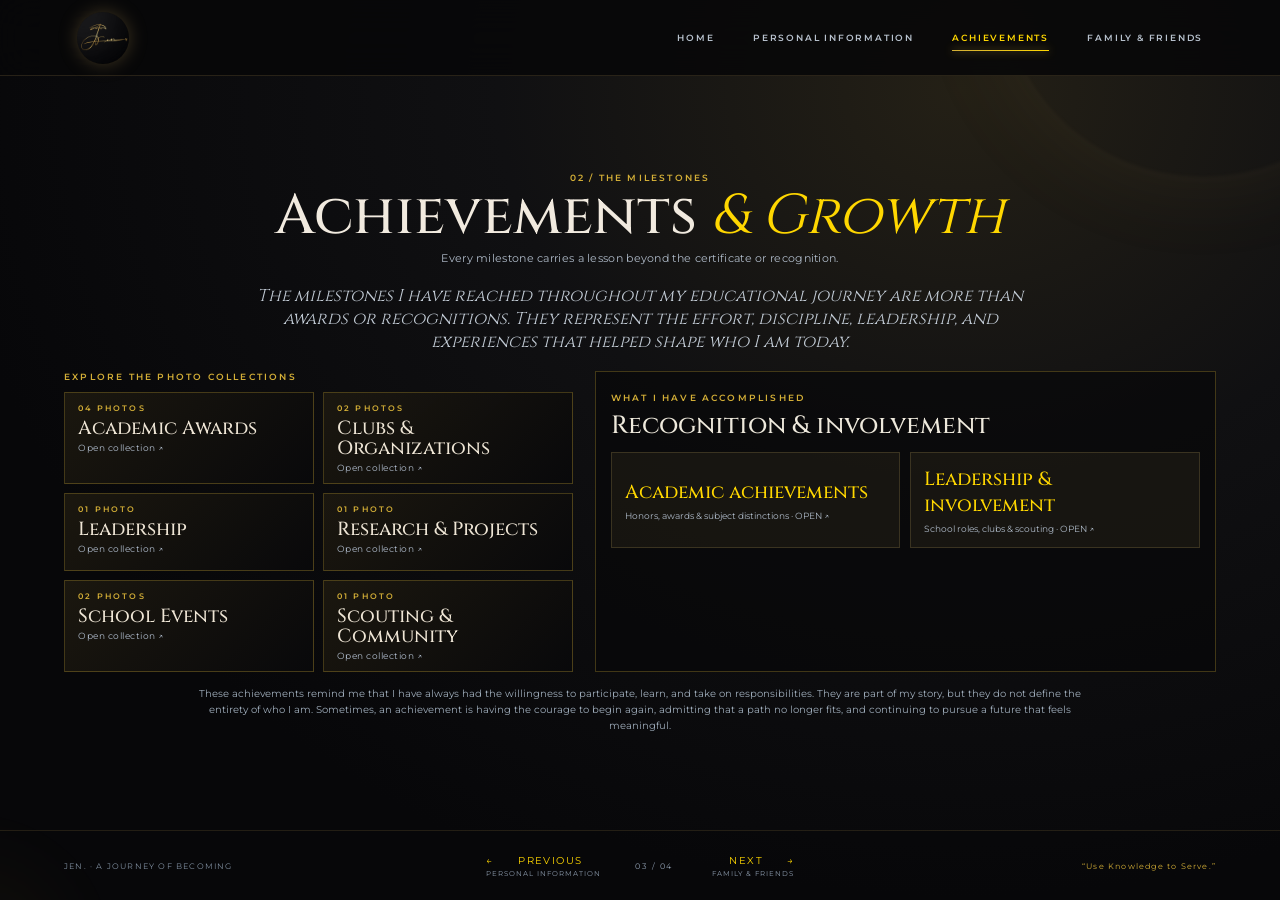
==== commit effa6466: "add changes" ====
--- a/achievements.html
+++ b/achievements.html
@@ -1 +1 @@
-<!doctype html><html lang="en"><head><meta charset="utf-8"><meta name="viewport" content="width=device-width, initial-scale=1, maximum-scale=1"><meta name="theme-color" content="#071629"><meta name="description" content="Ejelyn Cudal Garin — a journey of becoming."><link rel="preconnect" href="https://fonts.googleapis.com"><link rel="preconnect" href="https://fonts.gstatic.com" crossorigin><link href="https://fonts.googleapis.com/css2?family=Cormorant+Garamond:wght@400;500;600;700&family=DM+Sans:wght@300;400;500;600;700&display=swap" rel="stylesheet"><link rel="stylesheet" href="css/style.css"><title>Achievements · JEN.</title></head><body data-page="achievements"><div class="ambient ambient-one"></div><div class="ambient ambient-two"></div><header class="site-header"><button class="brand image-view-trigger" type="button" aria-label="View and zoom the JEN logo" data-image-view="assets/images/logo.png" data-caption="JEN official logo"><img src="assets/images/logo.png" alt="JEN official logo"></button><button class="menu-toggle" aria-label="Toggle navigation" aria-expanded="false">☰</button><nav class="main-nav" aria-label="Main navigation"><a href="index.html" data-page="home">HOME</a><a href="personal-information.html" data-page="personal">PERSONAL INFORMATION</a><a href="achievements.html" data-page="achievements">ACHIEVEMENTS</a><a href="family-friends.html" data-page="family">FAMILY &amp; FRIENDS</a></nav></header><main class="page-wrap inner-page"><section class="page-heading"><p class="eyebrow">02 / THE MILESTONES</p><h1>Achievements <em>&amp; Growth</em></h1><p>Every milestone carries a lesson beyond the certificate or recognition.</p></section><section class="achievement-intro">The milestones I have reached throughout my educational journey are more than awards or recognitions. They represent the effort, discipline, leadership, and experiences that helped shape who I am today.</section><div class="achievement-layout"><section class="achievement-explorer"><div class="panel-kicker">EXPLORE THE PHOTO COLLECTIONS</div><div class="gallery-categories"><button class="gallery-card" data-gallery="Academic Awards"><span class="eyebrow">04 PHOTOS</span><strong>Academic Awards</strong><small>Open collection ↗</small></button><button class="gallery-card" data-gallery="Clubs &amp; Organizations"><span class="eyebrow">02 PHOTOS</span><strong>Clubs &amp; Organizations</strong><small>Open collection ↗</small></button><button class="gallery-card" data-gallery="Leadership"><span class="eyebrow">01 PHOTO</span><strong>Leadership</strong><small>Open collection ↗</small></button><button class="gallery-card" data-gallery="Research &amp; Projects"><span class="eyebrow">01 PHOTO</span><strong>Research &amp; Projects</strong><small>Open collection ↗</small></button><button class="gallery-card" data-gallery="School Events"><span class="eyebrow">02 PHOTOS</span><strong>School Events</strong><small>Open collection ↗</small></button><button class="gallery-card" data-gallery="Scouting &amp; Community"><span class="eyebrow">01 PHOTO</span><strong>Scouting &amp; Community</strong><small>Open collection ↗</small></button></div></section><aside class="achievement-record"><span class="eyebrow">WHAT I HAVE ACCOMPLISHED</span><h2>Recognition &amp; involvement</h2><div class="record-cards"><button class="record-card" data-record="academic"><strong>Academic achievements</strong><small>Honors, awards &amp; subject distinctions · OPEN ↗</small></button><button class="record-card" data-record="leadership"><strong>Leadership &amp; involvement</strong><small>School roles, clubs &amp; scouting · OPEN ↗</small></button></div></aside></div><p class="closing-note">These achievements remind me that I have always had the willingness to participate, learn, and take on responsibilities. They are part of my story, but they do not define the entirety of who I am. Sometimes, an achievement is having the courage to begin again, admitting that a path no longer fits, and continuing to pursue a future that feels meaningful.</p></main><footer class="site-footer"><span class="footer-signature">JEN. · A JOURNEY OF BECOMING</span><nav class="page-navigation" aria-label="Page navigation"><a class="page-step previous" href="personal-information.html" aria-label="Previous page">← <span>PREVIOUS</span><small>PERSONAL INFORMATION</small></a><span class="page-count">03 / 04</span><a class="page-step next" href="family-friends.html" aria-label="Next page"><span>NEXT</span> →<small>FAMILY & FRIENDS</small></a></nav><span class="footer-motto">“Use Knowledge to Serve.”</span></footer><div class="content-modal" id="content-modal" aria-hidden="true"><section class="modal-panel" role="dialog" aria-modal="true" aria-labelledby="modal-title"><div class="modal-top"><div><span class="eyebrow" id="modal-kicker">SELECTED COLLECTION</span><h2 id="modal-title">Explore</h2></div><button class="modal-close" aria-label="Close popup">×</button></div><div class="modal-content" id="modal-content"></div><div class="modal-controls" id="modal-controls"><button class="outline-button" id="modal-prev">← PREVIOUS</button><span id="modal-page">01 / 01</span><button class="gold-button small" id="modal-next">NEXT →</button></div></section></div><div class="lightbox" id="lightbox" aria-hidden="true"><button class="lightbox-close" aria-label="Close image viewer">×</button><button class="lightbox-prev" aria-label="Previous image">‹</button><figure><img src="" alt=""><figcaption></figcaption></figure><button class="lightbox-next" aria-label="Next image">›</button><p class="zoom-hint">CLICK IMAGE TO ZOOM · ESC TO CLOSE</p></div><script src="js/content.js"></script><script src="js/script.js"></script></body></html>+<!doctype html><html lang="en"><head><meta charset="utf-8"><meta name="viewport" content="width=device-width, initial-scale=1, maximum-scale=1"><meta name="theme-color" content="#070709"><meta name="description" content="Ejelyn Cudal Garin — a journey of becoming."><link rel="preconnect" href="https://fonts.googleapis.com"><link rel="preconnect" href="https://fonts.gstatic.com" crossorigin><link href="https://fonts.googleapis.com/css2?family=Cinzel:wght@400;500;600;700&family=Montserrat:wght@300;400;500;600;700&display=swap" rel="stylesheet"><link rel="stylesheet" href="css/style.css"><title>Achievements · JEN.</title></head><body data-page="achievements"><div class="ambient ambient-one"></div><div class="ambient ambient-two"></div><header class="site-header"><button class="brand image-view-trigger" type="button" aria-label="View and zoom the JEN logo" data-image-view="assets/images/logo.jpeg" data-caption="JEN official logo"><img src="assets/images/logo.jpeg" alt="JEN official logo"></button><button class="menu-toggle" aria-label="Toggle navigation" aria-expanded="false">☰</button><nav class="main-nav" aria-label="Main navigation"><a href="index.html" data-page="home">HOME</a><a href="personal-information.html" data-page="personal">PERSONAL INFORMATION</a><a href="achievements.html" data-page="achievements">ACHIEVEMENTS</a><a href="family-friends.html" data-page="family">FAMILY &amp; FRIENDS</a></nav></header><main class="page-wrap inner-page"><section class="page-heading"><p class="eyebrow">02 / THE MILESTONES</p><h1>Achievements <em>&amp; Growth</em></h1><p>Every milestone carries a lesson beyond the certificate or recognition.</p></section><section class="achievement-intro">The milestones I have reached throughout my educational journey are more than awards or recognitions. They represent the effort, discipline, leadership, and experiences that helped shape who I am today.</section><div class="achievement-layout"><section class="achievement-explorer"><div class="panel-kicker">EXPLORE THE PHOTO COLLECTIONS</div><div class="gallery-categories"><button class="gallery-card" data-gallery="Academic Awards"><span class="eyebrow">04 PHOTOS</span><strong>Academic Awards</strong><small>Open collection ↗</small></button><button class="gallery-card" data-gallery="Clubs &amp; Organizations"><span class="eyebrow">02 PHOTOS</span><strong>Clubs &amp; Organizations</strong><small>Open collection ↗</small></button><button class="gallery-card" data-gallery="Leadership"><span class="eyebrow">01 PHOTO</span><strong>Leadership</strong><small>Open collection ↗</small></button><button class="gallery-card" data-gallery="Research &amp; Projects"><span class="eyebrow">01 PHOTO</span><strong>Research &amp; Projects</strong><small>Open collection ↗</small></button><button class="gallery-card" data-gallery="School Events"><span class="eyebrow">02 PHOTOS</span><strong>School Events</strong><small>Open collection ↗</small></button><button class="gallery-card" data-gallery="Scouting &amp; Community"><span class="eyebrow">01 PHOTO</span><strong>Scouting &amp; Community</strong><small>Open collection ↗</small></button></div></section><aside class="achievement-record"><span class="eyebrow">WHAT I HAVE ACCOMPLISHED</span><h2>Recognition &amp; involvement</h2><div class="record-cards"><button class="record-card" data-record="academic"><strong>Academic achievements</strong><small>Honors, awards &amp; subject distinctions · OPEN ↗</small></button><button class="record-card" data-record="leadership"><strong>Leadership &amp; involvement</strong><small>School roles, clubs &amp; scouting · OPEN ↗</small></button></div></aside></div><p class="closing-note">These achievements remind me that I have always had the willingness to participate, learn, and take on responsibilities. They are part of my story, but they do not define the entirety of who I am. Sometimes, an achievement is having the courage to begin again, admitting that a path no longer fits, and continuing to pursue a future that feels meaningful.</p></main><footer class="site-footer"><span class="footer-signature">JEN. · A JOURNEY OF BECOMING</span><nav class="page-navigation" aria-label="Page navigation"><a class="page-step previous" href="personal-information.html" aria-label="Previous page">← <span>PREVIOUS</span><small>PERSONAL INFORMATION</small></a><span class="page-count">03 / 04</span><a class="page-step next" href="family-friends.html" aria-label="Next page"><span>NEXT</span> →<small>FAMILY & FRIENDS</small></a></nav><span class="footer-motto">“Use Knowledge to Serve.”</span></footer><div class="content-modal" id="content-modal" aria-hidden="true"><section class="modal-panel" role="dialog" aria-modal="true" aria-labelledby="modal-title"><div class="modal-top"><div><span class="eyebrow" id="modal-kicker">SELECTED COLLECTION</span><h2 id="modal-title">Explore</h2></div><button class="modal-close" aria-label="Close popup">×</button></div><div class="modal-content" id="modal-content"></div><div class="modal-controls" id="modal-controls"><button class="outline-button" id="modal-prev">← PREVIOUS</button><span id="modal-page">01 / 01</span><button class="gold-button small" id="modal-next">NEXT →</button></div></section></div><div class="lightbox" id="lightbox" aria-hidden="true"><button class="lightbox-close" aria-label="Close image viewer">×</button><button class="lightbox-prev" aria-label="Previous image">‹</button><figure><img src="" alt=""><figcaption></figcaption></figure><button class="lightbox-next" aria-label="Next image">›</button><p class="zoom-hint">CLICK IMAGE TO ZOOM · ESC TO CLOSE</p></div><script src="js/content.js"></script><script src="js/script.js"></script></body></html>
--- a/css/style.css
+++ b/css/style.css
@@ -1,12 +1,12 @@
-:root{--navy:#071629;--navy2:#0b2038;--navy3:#102b49;--gold:#c9a85e;--gold2:#f0d99a;--gold3:#8c6a2e;--ink:#e9e5dc;--muted:#aab4c2;--line:rgba(201,168,94,.24);--panel:rgba(10,29,50,.88);--sans:'DM Sans',Arial,sans-serif;--serif:'Cormorant Garamond',Georgia,serif}
-*{box-sizing:border-box}html,body{width:100%;height:100%;margin:0;overflow:hidden}body{position:relative;background:radial-gradient(ellipse at 75% 10%,#173657 0,#0a1d32 34%,#061326 75%);color:var(--ink);font-family:var(--sans);font-size:14px}body:before{content:"";position:fixed;inset:0;pointer-events:none;opacity:.12;background-image:linear-gradient(rgba(255,255,255,.025) 1px,transparent 1px),linear-gradient(90deg,rgba(255,255,255,.025) 1px,transparent 1px);background-size:44px 44px;mask-image:linear-gradient(to bottom,black,transparent 90%)}a{color:inherit;text-decoration:none}button{font:inherit;color:inherit}.ambient{position:fixed;pointer-events:none;border-radius:50%;filter:blur(2px);z-index:0}.ambient-one{width:32vw;height:32vw;right:-10vw;top:-18vw;border:1px solid rgba(223,190,116,.12);box-shadow:0 0 100px rgba(201,168,94,.08)}.ambient-two{width:22vw;height:22vw;left:-13vw;bottom:-15vw;background:radial-gradient(circle,rgba(32,75,112,.25),transparent 70%)}
-.site-header{height:76px;position:relative;z-index:20;display:flex;align-items:center;justify-content:space-between;padding:0 clamp(22px,6vw,88px);border-bottom:1px solid rgba(201,168,94,.17);background:rgba(5,18,34,.72);backdrop-filter:blur(18px)}.brand{display:flex;align-items:center;width:56px;height:56px}.brand img{width:52px;height:52px;object-fit:contain;border-radius:50%;filter:drop-shadow(0 0 9px rgba(222,185,101,.25));transition:.35s}.brand:hover img{filter:drop-shadow(0 0 16px rgba(240,217,154,.7));transform:scale(1.04)}.main-nav{display:flex;align-items:center;gap:clamp(17px,3vw,45px)}.main-nav a{font-size:9px;font-weight:600;letter-spacing:1.8px;color:#b8c2ce;padding:11px 0;position:relative;transition:color .3s}.main-nav a:after{content:"";position:absolute;left:0;right:100%;bottom:3px;height:1px;background:linear-gradient(90deg,var(--gold),var(--gold2));box-shadow:0 0 9px var(--gold);transition:right .35s}.main-nav a:hover,.main-nav a.active{color:var(--gold2)}.main-nav a:hover:after,.main-nav a.active:after{right:0}.menu-toggle{display:none;background:none;border:1px solid var(--line);color:var(--gold2);padding:7px 11px;border-radius:3px}
-.page-wrap{position:relative;z-index:1;width:min(1180px,90vw);height:calc(100svh - 130px);margin:0 auto;display:flex;flex-direction:column;justify-content:center}.home-page{height:calc(100svh - 138px)}.hero-grid{display:grid;grid-template-columns:1.1fr .9fr;align-items:center;gap:6vw;min-height:0}.hero-copy{padding:10px 0}.eyebrow,.overline,.panel-kicker,.card-no{font-size:9px;letter-spacing:2.2px;color:var(--gold);font-weight:600}.eyebrow i{font-style:normal;color:var(--gold2)}.overline{margin:25px 0 5px;color:#9aabc0}.hero-copy h1{font:500 clamp(65px,8vw,112px)/.78 var(--serif);letter-spacing:-3px;margin:16px 0 24px;color:#f4eee2}.hero-copy h1 em{font-weight:400;color:var(--gold2)}.gold-shimmer{background:linear-gradient(110deg,#f4e8c6 10%,#c29a4d 35%,#fff1bf 50%,#b38a43 68%,#f2dfa9 90%);background-size:220% auto;background-clip:text;-webkit-background-clip:text;color:transparent;animation:shimmer 8s linear infinite}@keyframes shimmer{to{background-position:220% center}}.hero-intro{max-width:490px;color:#c3ccd7;font-size:13px;line-height:1.8}.gold-quote{font:italic 22px var(--serif);color:var(--gold2);margin:18px 0 5px}.motto{color:#aeb8c5;font-size:11px;letter-spacing:.4px;margin:8px 0 22px}.gold-button{display:inline-flex;align-items:center;justify-content:center;gap:18px;padding:12px 18px;border:1px solid var(--gold);background:linear-gradient(110deg,rgba(201,168,94,.16),rgba(201,168,94,.04));color:var(--gold2);font-size:9px;font-weight:700;letter-spacing:1.6px;cursor:pointer;box-shadow:inset 0 0 15px rgba(201,168,94,.05),0 0 0 rgba(201,168,94,0);transition:all .3s}.gold-button:hover{box-shadow:0 0 20px rgba(201,168,94,.25),inset 0 0 20px rgba(201,168,94,.12);background:rgba(201,168,94,.18);transform:translateY(-2px)}.gold-button.small{padding:9px 16px}.hero-portrait{justify-self:center;position:relative;width:min(31vw,370px);height:min(55vh,460px);padding:12px;border:1px solid rgba(201,168,94,.58);box-shadow:0 0 0 7px rgba(201,168,94,.035),0 0 60px rgba(201,168,94,.12)}.hero-portrait:before,.hero-portrait:after{content:"";position:absolute;width:40px;height:40px;border-color:var(--gold2);border-style:solid;z-index:2}.hero-portrait:before{top:-5px;left:-5px;border-width:1px 0 0 1px}.hero-portrait:after{right:-5px;bottom:-5px;border-width:0 1px 1px 0}.portrait-frame{width:100%;height:100%;overflow:hidden;background:#09182a}.portrait-frame img{width:100%;height:100%;object-fit:cover;object-position:center 24%;filter:saturate(.82);transition:transform .8s}.hero-portrait:hover .portrait-frame img{transform:scale(1.035)}.portrait-index{position:absolute;bottom:-27px;left:12px;color:#9daaba;font-size:8px;letter-spacing:2px}.home-cards{display:grid;grid-template-columns:repeat(3,1fr);gap:13px;margin:24px 0 0}.feature-card,.gallery-card,.family-card,.profile-topic-card{position:relative;display:flex;flex-direction:column;align-items:flex-start;text-align:left;border:1px solid var(--line);background:linear-gradient(135deg,rgba(19,47,75,.84),rgba(7,24,43,.84));padding:15px 18px;min-width:0;transition:transform .3s,border-color .3s,box-shadow .3s;cursor:pointer;overflow:hidden}.feature-card:before,.gallery-card:before,.family-card:before,.profile-topic-card:before{content:"";position:absolute;inset:0;background:linear-gradient(115deg,transparent 15%,rgba(240,217,154,.08) 48%,transparent 75%);transform:translateX(-120%);transition:transform .65s}.feature-card:hover,.gallery-card:hover,.family-card:hover,.profile-topic-card:hover{transform:translateY(-3px);border-color:rgba(240,217,154,.7);box-shadow:0 0 22px rgba(201,168,94,.13)}.feature-card:hover:before,.gallery-card:hover:before,.family-card:hover:before,.profile-topic-card:hover:before{transform:translateX(120%)}.feature-card{min-height:105px}.feature-card strong{font:500 23px/1 var(--serif);color:#f1e8d6;margin:8px 0 4px}.feature-card small,.gallery-card small,.family-card small,.profile-topic-card small{font-size:9px;color:#aebaca;letter-spacing:.5px}.feature-card b,.family-card b{position:absolute;right:16px;bottom:14px;color:var(--gold2);font-size:15px}.home-signoff{display:flex;align-items:center;justify-content:space-between;margin-top:18px;border-top:1px solid rgba(201,168,94,.15);padding-top:12px}.home-signoff p{margin:0;color:#b4bfca;font:italic 18px var(--serif)}
-.page-heading{text-align:center;margin:0 0 20px}.page-heading .eyebrow{margin:0 0 7px}.page-heading h1{font:500 clamp(38px,4.5vw,56px)/.95 var(--serif);margin:0;color:#f1eadf}.page-heading h1 em{color:var(--gold2);font-weight:400}.page-heading>p:last-child{margin:8px 0 0;color:#aeb9c7;font-size:11px;letter-spacing:.3px}.profile-strip{display:flex;justify-content:space-between;align-items:center;border-top:1px solid var(--line);border-bottom:1px solid var(--line);padding:8px 14px;margin-bottom:14px;background:rgba(8,27,47,.46)}.profile-strip>div:first-child{display:flex;align-items:center;gap:12px}.profile-strip p{font:italic 15px var(--serif);color:#c8d0d9;margin:0}.identity-logo-trigger{width:40px;height:40px;padding:0;border:1px solid var(--line);border-radius:50%;background:none;cursor:zoom-in}.identity-logo-trigger img{width:100%;height:100%;object-fit:contain;border-radius:50%}.profile-facts{display:flex;gap:22px}.profile-facts span{font-size:8px;letter-spacing:1.2px;color:#b5c0cc}.section-picker{display:grid;grid-template-columns:repeat(4,1fr);gap:10px}.profile-topic-card{min-height:83px;justify-content:center;padding:12px 15px}.topic-number{font-size:8px;color:var(--gold);letter-spacing:1.6px}.profile-topic-card strong{font:500 19px/1.05 var(--serif);color:#f0e8d8;margin:5px 0}.profile-topic-card small{font-size:8px;letter-spacing:1.4px}.source-panel{display:none!important}
-.inner-page{justify-content:center}.achievement-intro{max-width:780px;margin:0 auto 17px;text-align:center;color:#c1cad4;font:italic 17px/1.35 var(--serif)}.achievement-layout{display:grid;grid-template-columns:.9fr 1.1fr;gap:22px;min-height:0}.panel-kicker{margin:0 0 10px}.gallery-categories{display:grid;grid-template-columns:repeat(2,1fr);gap:9px}.gallery-card{min-height:78px;padding:10px 13px}.gallery-card strong{font:500 19px/1.05 var(--serif);margin:6px 0 3px;color:#eee5d5}.gallery-card .eyebrow{font-size:8px}.achievement-record{border:1px solid var(--line);background:rgba(7,24,43,.68);padding:15px}.achievement-record h2{font:500 25px var(--serif);margin:4px 0 10px}.record-cards{display:grid;grid-template-columns:1fr 1fr;gap:10px}.record-card{background:rgba(201,168,94,.07);border:1px solid rgba(201,168,94,.2);padding:13px;text-align:left;cursor:pointer;transition:.3s}.record-card:hover{border-color:var(--gold2);box-shadow:0 0 18px rgba(201,168,94,.12)}.record-card strong{display:block;font:500 19px var(--serif);color:var(--gold2)}.record-card small{display:block;color:#aeb9c7;font-size:9px;margin-top:5px}.closing-note{max-width:900px;text-align:center;color:#9eacba;font-size:10px;line-height:1.6;margin:14px auto 0}.family-note{max-width:700px;text-align:center;color:#c0cad4;font:italic 17px/1.4 var(--serif);margin:0 auto 22px}.family-categories{display:grid;grid-template-columns:repeat(3,1fr);gap:12px}.family-card{min-height:108px;padding:14px 17px}.family-card strong{font:500 22px/1 var(--serif);color:#f0e8d8;margin:9px 0 5px}.family-card .eyebrow{font-size:8px}.site-footer{height:54px;position:relative;z-index:2;display:flex;align-items:center;justify-content:space-between;padding:0 clamp(22px,6vw,88px);border-top:1px solid rgba(201,168,94,.14);color:#8291a2;font-size:8px;letter-spacing:1.5px;background:rgba(5,17,31,.42)}.site-footer span:last-child{color:var(--gold)}
-.content-modal{position:fixed;inset:0;z-index:80;display:none;align-items:center;justify-content:center;padding:24px;background:rgba(2,10,20,.82);backdrop-filter:blur(12px)}.content-modal.open{display:flex;animation:fadeIn .22s ease}@keyframes fadeIn{from{opacity:0}to{opacity:1}}.modal-panel{width:min(1000px,92vw);height:min(690px,84svh);display:flex;flex-direction:column;padding:clamp(16px,2.5vw,28px);border:1px solid rgba(224,190,112,.58);background:linear-gradient(145deg,#102b49,#081a30 70%);box-shadow:0 0 0 5px rgba(201,168,94,.035),0 20px 90px rgba(0,0,0,.55),0 0 36px rgba(201,168,94,.13);position:relative}.modal-panel:before{content:"";position:absolute;inset:6px;border:1px solid rgba(201,168,94,.12);pointer-events:none}.modal-top{display:flex;align-items:flex-start;justify-content:space-between;gap:20px;border-bottom:1px solid var(--line);padding:0 0 12px;flex:0 0 auto}.modal-top h2{font:500 34px/.95 var(--serif);color:#f3e8d1;margin:5px 0 0}.modal-close{width:35px;height:35px;border:1px solid var(--line);background:rgba(201,168,94,.07);color:var(--gold2);font-size:25px;cursor:pointer;transition:.25s}.modal-close:hover{background:rgba(201,168,94,.2);box-shadow:0 0 14px rgba(201,168,94,.2)}.modal-content{flex:1;min-height:0;display:flex;flex-direction:column;justify-content:center;padding:12px 2px;animation:rise .3s ease}@keyframes rise{from{opacity:0;transform:translateY(6px)}to{opacity:1;transform:translateY(0)}}.modal-controls{flex:0 0 auto;display:flex;align-items:center;justify-content:space-between;border-top:1px solid var(--line);padding-top:10px}.modal-controls.hidden{display:none}.modal-controls span{font-size:9px;letter-spacing:1.7px;color:#c4b38f}.outline-button{background:transparent;border:1px solid var(--line);padding:9px 14px;color:#d6c69f;font-size:8px;letter-spacing:1.4px;cursor:pointer}.outline-button:disabled,.modal-controls button:disabled{opacity:.28;cursor:default}.modal-intro{font:italic 15px var(--serif);color:#c2ccd5;text-align:center;margin:0 0 10px}.photo-grid{display:grid;grid-template-columns:repeat(3,1fr);gap:10px;min-height:0}.photo-card{margin:0;min-width:0;border:1px solid rgba(201,168,94,.2);background:rgba(3,15,28,.55);padding:7px;cursor:zoom-in;transition:border-color .25s,transform .25s,box-shadow .25s}.photo-card:hover{border-color:var(--gold2);transform:translateY(-2px);box-shadow:0 0 15px rgba(201,168,94,.13)}.photo-card img{width:100%;height:clamp(95px,19vh,155px);display:block;object-fit:contain;background:rgba(0,0,0,.18)}.photo-card figcaption{padding:6px 3px 2px;color:#e1d6c1;font-size:9px;line-height:1.3}.photo-card figcaption strong{display:block;color:var(--gold2);font-size:10px;font-weight:500}.photo-card figcaption small{display:block;color:#aab7c5;font-size:8px;line-height:1.3;margin-top:3px}.family-photos{grid-template-columns:repeat(3,1fr)}.family-photos .photo-card img{height:clamp(90px,17vh,132px)}.achievement-photos{grid-template-columns:repeat(2,1fr);width:min(720px,100%);margin:0 auto}.achievement-photos .photo-card{display:grid;grid-template-columns:1fr 1.1fr;align-items:center;gap:10px}.achievement-photos .photo-card img{height:clamp(135px,30vh,220px)}.modal-source{width:100%;height:100%;min-height:0}.modal-source .panel-kicker{margin-bottom:7px}.modal-source .prose{columns:2;column-gap:25px;color:#d0d7df;font-size:11px;line-height:1.55}.modal-source .prose p{break-inside:avoid;margin:0 0 8px}.modal-source blockquote{margin:8px 0;padding:8px 14px;border-left:2px solid var(--gold);font:italic 16px/1.25 var(--serif);color:var(--gold2)}.modal-source .tagline-note,.modal-source .values-intro{font-size:10px;line-height:1.45;color:#b7c3cf}.modal-source .personal-details-grid{display:grid;grid-template-columns:1.1fr .9fr;gap:12px}.modal-source .detail-card{background:rgba(3,16,29,.55);border:1px solid var(--line);padding:12px}.modal-source .detail-card h2{font:500 20px var(--serif);margin:4px 0 8px}.modal-source .detail-card dl>div{padding:5px 0;grid-template-columns:100px 1fr;gap:8px}.modal-source .detail-card dt,.modal-source .detail-card dd{font-size:9px}.modal-source .detail-note{font-size:9px;line-height:1.5;margin:9px 0 0}.modal-source .split-panel{display:grid;grid-template-columns:1.15fr .85fr;gap:20px}.modal-source .split-panel h2{font:500 28px var(--serif);margin:4px 0}.modal-source .split-panel h2 em{font:italic 17px var(--serif);color:var(--gold2)}.modal-source .fact-board{border-left:1px solid var(--line);padding-left:15px}.modal-source .fact-board>div{padding:6px 0}.modal-source .fact-board b{font-size:9px;color:var(--gold2)}.modal-source .fact-board p{font-size:9px;line-height:1.35;margin:2px 0}.modal-source .interest-grid{display:grid;grid-template-columns:1fr 1fr;gap:12px;height:100%}.modal-source .interest-grid article{padding:12px;border:1px solid var(--line);background:rgba(2,15,29,.45);min-height:0}.modal-source .interest-grid h2{font:500 22px var(--serif);margin:5px 0}.modal-source .tag-cloud{display:flex;flex-wrap:wrap;gap:5px;margin:8px 0}.modal-source .tag-cloud span{font-size:8px;padding:4px 6px;border:1px solid var(--line);color:#e2d3b2}.modal-source .gold-list{font-size:9px;line-height:1.55;margin:7px 0;padding-left:15px;color:#cbd4dd}.modal-source .timeline{display:grid;grid-template-columns:1fr 1fr;gap:10px}.modal-source .timeline-item{display:flex;align-items:center;gap:10px;padding:9px;border:1px solid var(--line);background:rgba(3,16,29,.5);min-width:0}.modal-source .timeline-item img{width:44px;height:44px;object-fit:contain;background:#f4f0e7;border-radius:50%;padding:4px;flex:0 0 auto}.modal-source .timeline-item small{font-size:8px;color:var(--gold2)}.modal-source .timeline-item h3{font:500 15px/1 var(--serif);margin:3px 0;color:#f0e7d7}.modal-source .timeline-item p{font-size:8px;margin:0;color:#aebac7}.modal-source .values-intro{margin:0 0 8px}.modal-source .values-grid{display:grid;grid-template-columns:repeat(5,1fr);gap:7px;margin:0}.modal-source .values-grid article{padding:9px;border:1px solid var(--line);background:rgba(3,16,29,.45)}.modal-source .values-grid article span{font-size:8px;color:var(--gold)}.modal-source .values-grid h3{font:500 16px var(--serif);margin:3px 0}.modal-source .values-grid p{font-size:8px;line-height:1.35;color:#b9c4d0;margin:0}.modal-source .closing-note{margin:7px 0 0}.modal-source .story-cards{display:grid;grid-template-columns:repeat(2,1fr);gap:10px}.modal-source .story-cards article{padding:12px;border:1px solid var(--line);background:rgba(3,16,29,.45)}.modal-source .story-cards small{font-size:8px;color:var(--gold)}.modal-source .story-cards h2{font:500 20px var(--serif);margin:3px 0}.modal-source .story-cards .prose{columns:1;font-size:10px}.letter-index{display:grid;grid-template-columns:repeat(4,1fr);gap:10px}.letter-index-card{display:flex;flex-direction:column;align-items:flex-start;justify-content:center;min-height:100px;padding:12px;border:1px solid var(--line);background:rgba(2,15,29,.55);text-align:left;cursor:pointer;transition:.25s}.letter-index-card:hover{border-color:var(--gold2);box-shadow:0 0 16px rgba(201,168,94,.13);transform:translateY(-2px)}.letter-index-card span{font-size:8px;letter-spacing:1.8px;color:var(--gold)}.letter-index-card strong{font:500 20px var(--serif);margin:5px 0;color:#f0e8d8}.letter-index-card small{font-size:8px;letter-spacing:1.2px;color:#aab8c6}.letter-page{max-width:800px;margin:0 auto;width:100%;height:100%;display:flex;flex-direction:column;justify-content:center}.letter-copy{columns:2;column-gap:35px;margin-top:8px}.letter-copy p{font:400 14px/1.55 var(--serif);color:#e4dfd4;margin:0 0 11px;break-inside:avoid}.letter-page-index{font-size:8px;letter-spacing:2px;color:var(--gold);text-align:right;margin:5px 0 0}.lightbox{display:none;position:fixed;inset:0;z-index:100;background:rgba(1,7,15,.96);align-items:center;justify-content:center;padding:45px 8vw}.lightbox.open{display:flex}.lightbox figure{margin:0;max-width:85vw;max-height:82vh;text-align:center}.lightbox img{display:block;max-width:78vw;max-height:72vh;object-fit:contain;margin:auto;cursor:zoom-in;transition:transform .25s}.lightbox img.zoomed{transform:scale(1.12);cursor:zoom-out}.lightbox figcaption{font-size:10px;color:var(--gold2);margin-top:10px}.lightbox button{position:absolute;background:rgba(7,25,44,.65);border:1px solid var(--line);color:var(--gold2);cursor:pointer}.lightbox-close{right:25px;top:20px;font-size:28px;padding:1px 11px}.lightbox-prev,.lightbox-next{top:50%;font-size:34px;padding:0 12px;transform:translateY(-50%)}.lightbox-prev{left:20px}.lightbox-next{right:20px}.zoom-hint{position:absolute;bottom:16px;left:0;right:0;text-align:center;color:#8f9eae;font-size:8px;letter-spacing:1.5px}
+:root{--navy:#070709;--navy2:#101012;--navy3:#19191c;--gold:#D4AF37;--gold2:#FFD700;--gold3:#8c6a2e;--ink:#eee9dc;--muted:#b8b1a3;--line:rgba(212,175,55,.28);--panel:rgba(12,12,14,.94);--sans:'Montserrat',Arial,sans-serif;--serif:'Cinzel',Georgia,serif}
+*{box-sizing:border-box}html,body{width:100%;height:100%;margin:0;overflow:hidden}body{position:relative;background:radial-gradient(ellipse at 75% 10%,#242016 0,#101012 34%,#070709 75%);color:var(--ink);font-family:var(--sans);font-size:14px}body:before{content:"";position:fixed;inset:0;pointer-events:none;opacity:.12;background-image:linear-gradient(rgba(255,255,255,.025) 1px,transparent 1px),linear-gradient(90deg,rgba(255,255,255,.025) 1px,transparent 1px);background-size:44px 44px;mask-image:linear-gradient(to bottom,black,transparent 90%)}a{color:inherit;text-decoration:none}button{font:inherit;color:inherit}.ambient{position:fixed;pointer-events:none;border-radius:50%;filter:blur(2px);z-index:0}.ambient-one{width:32vw;height:32vw;right:-10vw;top:-18vw;border:1px solid rgba(223,190,116,.12);box-shadow:0 0 100px rgba(201,168,94,.08)}.ambient-two{width:22vw;height:22vw;left:-13vw;bottom:-15vw;background:radial-gradient(circle,rgba(212,175,55,.09),transparent 70%)}
+.site-header{height:76px;position:relative;z-index:20;display:flex;align-items:center;justify-content:space-between;padding:0 clamp(22px,6vw,88px);border-bottom:1px solid rgba(201,168,94,.17);background:rgba(7,7,9,.88);backdrop-filter:blur(18px)}.brand{display:flex;align-items:center;width:56px;height:56px}.brand img{width:52px;height:52px;object-fit:contain;border-radius:50%;filter:drop-shadow(0 0 9px rgba(222,185,101,.25));transition:.35s}.brand:hover img{filter:drop-shadow(0 0 16px rgba(240,217,154,.7));transform:scale(1.04)}.main-nav{display:flex;align-items:center;gap:clamp(17px,3vw,45px)}.main-nav a{font-size:9px;font-weight:600;letter-spacing:1.8px;color:#b8c2ce;padding:11px 0;position:relative;transition:color .3s}.main-nav a:after{content:"";position:absolute;left:0;right:100%;bottom:3px;height:1px;background:linear-gradient(90deg,var(--gold),var(--gold2));box-shadow:0 0 9px var(--gold);transition:right .35s}.main-nav a:hover,.main-nav a.active{color:var(--gold2)}.main-nav a:hover:after,.main-nav a.active:after{right:0}.menu-toggle{display:none;background:none;border:1px solid var(--line);color:var(--gold2);padding:7px 11px;border-radius:3px}
+.page-wrap{position:relative;z-index:1;width:min(1180px,90vw);height:calc(100svh - 130px);margin:0 auto;display:flex;flex-direction:column;justify-content:center}.home-page{height:calc(100svh - 138px)}.hero-grid{display:grid;grid-template-columns:1.1fr .9fr;align-items:center;gap:6vw;min-height:0}.hero-copy{padding:10px 0}.eyebrow,.overline,.panel-kicker,.card-no{font-size:9px;letter-spacing:2.2px;color:var(--gold);font-weight:600}.eyebrow i{font-style:normal;color:var(--gold2)}.overline{margin:25px 0 5px;color:#9aabc0}.hero-copy h1{font:500 clamp(65px,8vw,112px)/.78 var(--serif);letter-spacing:-3px;margin:16px 0 24px;color:#f4eee2}.hero-copy h1 em{font-weight:400;color:var(--gold2)}.gold-shimmer{background:linear-gradient(110deg,#f4e8c6 10%,#c29a4d 35%,#fff1bf 50%,#b38a43 68%,#f2dfa9 90%);background-size:220% auto;background-clip:text;-webkit-background-clip:text;color:transparent;animation:shimmer 8s linear infinite}@keyframes shimmer{to{background-position:220% center}}.hero-intro{max-width:490px;color:#c3ccd7;font-size:13px;line-height:1.8}.gold-quote{font:italic 22px var(--serif);color:var(--gold2);margin:18px 0 5px}.motto{color:#aeb8c5;font-size:11px;letter-spacing:.4px;margin:8px 0 22px}.gold-button{display:inline-flex;align-items:center;justify-content:center;gap:18px;padding:12px 18px;border:1px solid var(--gold);background:linear-gradient(110deg,rgba(201,168,94,.16),rgba(201,168,94,.04));color:var(--gold2);font-size:9px;font-weight:700;letter-spacing:1.6px;cursor:pointer;box-shadow:inset 0 0 15px rgba(201,168,94,.05),0 0 0 rgba(201,168,94,0);transition:all .3s}.gold-button:hover{box-shadow:0 0 20px rgba(201,168,94,.25),inset 0 0 20px rgba(201,168,94,.12);background:rgba(201,168,94,.18);transform:translateY(-2px)}.gold-button.small{padding:9px 16px}.hero-portrait{justify-self:center;position:relative;width:min(31vw,370px);height:min(55vh,460px);padding:12px;border:1px solid rgba(201,168,94,.58);box-shadow:0 0 0 7px rgba(201,168,94,.035),0 0 60px rgba(201,168,94,.12)}.hero-portrait:before,.hero-portrait:after{content:"";position:absolute;width:40px;height:40px;border-color:var(--gold2);border-style:solid;z-index:2}.hero-portrait:before{top:-5px;left:-5px;border-width:1px 0 0 1px}.hero-portrait:after{right:-5px;bottom:-5px;border-width:0 1px 1px 0}.portrait-frame{width:100%;height:100%;overflow:hidden;background:#09090b}.portrait-frame img{width:100%;height:100%;object-fit:contain;object-position:center;filter:saturate(.82);transition:transform .8s}.hero-portrait:hover .portrait-frame img{transform:scale(1.035)}.portrait-index{position:absolute;bottom:-27px;left:12px;color:#9daaba;font-size:8px;letter-spacing:2px}.home-cards{display:grid;grid-template-columns:repeat(3,1fr);gap:13px;margin:24px 0 0}.feature-card,.gallery-card,.family-card,.profile-topic-card{position:relative;display:flex;flex-direction:column;align-items:flex-start;text-align:left;border:1px solid var(--line);background:linear-gradient(135deg,rgba(29,25,16,.92),rgba(9,9,11,.96));padding:15px 18px;min-width:0;transition:transform .3s,border-color .3s,box-shadow .3s;cursor:pointer;overflow:hidden}.feature-card:before,.gallery-card:before,.family-card:before,.profile-topic-card:before{content:"";position:absolute;inset:0;background:linear-gradient(115deg,transparent 15%,rgba(240,217,154,.08) 48%,transparent 75%);transform:translateX(-120%);transition:transform .65s}.feature-card:hover,.gallery-card:hover,.family-card:hover,.profile-topic-card:hover{transform:translateY(-3px);border-color:rgba(240,217,154,.7);box-shadow:0 0 22px rgba(201,168,94,.13)}.feature-card:hover:before,.gallery-card:hover:before,.family-card:hover:before,.profile-topic-card:hover:before{transform:translateX(120%)}.feature-card{min-height:105px}.feature-card strong{font:500 23px/1 var(--serif);color:#f1e8d6;margin:8px 0 4px}.feature-card small,.gallery-card small,.family-card small,.profile-topic-card small{font-size:9px;color:#aebaca;letter-spacing:.5px}.feature-card b,.family-card b{position:absolute;right:16px;bottom:14px;color:var(--gold2);font-size:15px}.home-signoff{display:flex;align-items:center;justify-content:space-between;margin-top:18px;border-top:1px solid rgba(201,168,94,.15);padding-top:12px}.home-signoff p{margin:0;color:#b4bfca;font:italic 18px var(--serif)}
+.page-heading{text-align:center;margin:0 0 20px}.page-heading .eyebrow{margin:0 0 7px}.page-heading h1{font:500 clamp(38px,4.5vw,56px)/.95 var(--serif);margin:0;color:#f1eadf}.page-heading h1 em{color:var(--gold2);font-weight:400}.page-heading>p:last-child{margin:8px 0 0;color:#aeb9c7;font-size:11px;letter-spacing:.3px}.profile-strip{display:flex;justify-content:space-between;align-items:center;border-top:1px solid var(--line);border-bottom:1px solid var(--line);padding:8px 14px;margin-bottom:14px;background:rgba(8,8,10,.46)}.profile-strip>div:first-child{display:flex;align-items:center;gap:12px}.profile-strip p{font:italic 15px var(--serif);color:#c8d0d9;margin:0}.identity-logo-trigger{width:40px;height:40px;padding:0;border:1px solid var(--line);border-radius:50%;background:none;cursor:zoom-in}.identity-logo-trigger img{width:100%;height:100%;object-fit:contain;border-radius:50%}.profile-facts{display:flex;gap:22px}.profile-facts span{font-size:8px;letter-spacing:1.2px;color:#b5c0cc}.section-picker{display:grid;grid-template-columns:repeat(4,1fr);gap:10px}.profile-topic-card{min-height:83px;justify-content:center;padding:12px 15px}.topic-number{font-size:8px;color:var(--gold);letter-spacing:1.6px}.profile-topic-card strong{font:500 19px/1.05 var(--serif);color:#f0e8d8;margin:5px 0}.profile-topic-card small{font-size:8px;letter-spacing:1.4px}.source-panel{display:none!important}
+.inner-page{justify-content:center}.achievement-intro{max-width:780px;margin:0 auto 17px;text-align:center;color:#c1cad4;font:italic 17px/1.35 var(--serif)}.achievement-layout{display:grid;grid-template-columns:.9fr 1.1fr;gap:22px;min-height:0}.panel-kicker{margin:0 0 10px}.gallery-categories{display:grid;grid-template-columns:repeat(2,1fr);gap:9px}.gallery-card{min-height:78px;padding:10px 13px}.gallery-card strong{font:500 19px/1.05 var(--serif);margin:6px 0 3px;color:#eee5d5}.gallery-card .eyebrow{font-size:8px}.achievement-record{border:1px solid var(--line);background:rgba(8,8,10,.68);padding:15px}.achievement-record h2{font:500 25px var(--serif);margin:4px 0 10px}.record-cards{display:grid;grid-template-columns:1fr 1fr;gap:10px}.record-card{background:rgba(201,168,94,.07);border:1px solid rgba(201,168,94,.2);padding:13px;text-align:left;cursor:pointer;transition:.3s}.record-card:hover{border-color:var(--gold2);box-shadow:0 0 18px rgba(201,168,94,.12)}.record-card strong{display:block;font:500 19px var(--serif);color:var(--gold2)}.record-card small{display:block;color:#aeb9c7;font-size:9px;margin-top:5px}.closing-note{max-width:900px;text-align:center;color:#9eacba;font-size:10px;line-height:1.6;margin:14px auto 0}.family-note{max-width:700px;text-align:center;color:#c0cad4;font:italic 17px/1.4 var(--serif);margin:0 auto 22px}.family-categories{display:grid;grid-template-columns:repeat(3,1fr);gap:12px}.family-card{min-height:108px;padding:14px 17px}.family-card strong{font:500 22px/1 var(--serif);color:#f0e8d8;margin:9px 0 5px}.family-card .eyebrow{font-size:8px}.site-footer{height:54px;position:relative;z-index:2;display:flex;align-items:center;justify-content:space-between;padding:0 clamp(22px,6vw,88px);border-top:1px solid rgba(201,168,94,.14);color:#8291a2;font-size:8px;letter-spacing:1.5px;background:rgba(8,8,10,.42)}.site-footer span:last-child{color:var(--gold)}
+.content-modal{position:fixed;inset:0;z-index:80;display:none;align-items:center;justify-content:center;padding:24px;background:rgba(3,3,5,.9);backdrop-filter:blur(12px)}.content-modal.open{display:flex;animation:fadeIn .22s ease}@keyframes fadeIn{from{opacity:0}to{opacity:1}}.modal-panel{width:min(1000px,92vw);height:min(690px,84svh);display:flex;flex-direction:column;padding:clamp(16px,2.5vw,28px);border:1px solid rgba(224,190,112,.58);background:linear-gradient(145deg,#1b170d,#08080a 70%);box-shadow:0 0 0 5px rgba(201,168,94,.035),0 20px 90px rgba(0,0,0,.55),0 0 36px rgba(201,168,94,.13);position:relative}.modal-panel:before{content:"";position:absolute;inset:6px;border:1px solid rgba(201,168,94,.12);pointer-events:none}.modal-top{display:flex;align-items:flex-start;justify-content:space-between;gap:20px;border-bottom:1px solid var(--line);padding:0 0 12px;flex:0 0 auto}.modal-top h2{font:500 34px/.95 var(--serif);color:#f3e8d1;margin:5px 0 0}.modal-close{width:35px;height:35px;border:1px solid var(--line);background:rgba(201,168,94,.07);color:var(--gold2);font-size:25px;cursor:pointer;transition:.25s}.modal-close:hover{background:rgba(201,168,94,.2);box-shadow:0 0 14px rgba(201,168,94,.2)}.modal-content{flex:1;min-height:0;display:flex;flex-direction:column;justify-content:center;padding:12px 2px;animation:rise .3s ease}@keyframes rise{from{opacity:0;transform:translateY(6px)}to{opacity:1;transform:translateY(0)}}.modal-controls{flex:0 0 auto;display:flex;align-items:center;justify-content:space-between;border-top:1px solid var(--line);padding-top:10px}.modal-controls.hidden{display:none}.modal-controls span{font-size:9px;letter-spacing:1.7px;color:#c4b38f}.outline-button{background:transparent;border:1px solid var(--line);padding:9px 14px;color:#d6c69f;font-size:8px;letter-spacing:1.4px;cursor:pointer}.outline-button:disabled,.modal-controls button:disabled{opacity:.28;cursor:default}.modal-intro{font:italic 15px var(--serif);color:#c2ccd5;text-align:center;margin:0 0 10px}.photo-grid{display:grid;grid-template-columns:repeat(3,1fr);gap:10px;min-height:0}.photo-card{margin:0;min-width:0;border:1px solid rgba(201,168,94,.2);background:rgba(10,10,12,.55);padding:7px;cursor:zoom-in;transition:border-color .25s,transform .25s,box-shadow .25s}.photo-card:hover{border-color:var(--gold2);transform:translateY(-2px);box-shadow:0 0 15px rgba(201,168,94,.13)}.photo-card img{width:100%;height:clamp(95px,19vh,155px);display:block;object-fit:contain;background:rgba(0,0,0,.18)}.photo-card figcaption{padding:6px 3px 2px;color:#e1d6c1;font-size:9px;line-height:1.3}.photo-card figcaption strong{display:block;color:var(--gold2);font-size:10px;font-weight:500}.photo-card figcaption small{display:block;color:#aab7c5;font-size:8px;line-height:1.3;margin-top:3px}.family-photos{grid-template-columns:repeat(3,1fr)}.family-photos .photo-card img{height:clamp(90px,17vh,132px)}.achievement-photos{grid-template-columns:repeat(2,1fr);width:min(720px,100%);margin:0 auto}.achievement-photos .photo-card{display:grid;grid-template-columns:1fr 1.1fr;align-items:center;gap:10px}.achievement-photos .photo-card img{height:clamp(135px,30vh,220px)}.modal-source{width:100%;height:100%;min-height:0}.modal-source .panel-kicker{margin-bottom:7px}.modal-source .prose{columns:2;column-gap:25px;color:#d0d7df;font-size:11px;line-height:1.55}.modal-source .prose p{break-inside:avoid;margin:0 0 8px}.modal-source blockquote{margin:8px 0;padding:8px 14px;border-left:2px solid var(--gold);font:italic 16px/1.25 var(--serif);color:var(--gold2)}.modal-source .tagline-note,.modal-source .values-intro{font-size:10px;line-height:1.45;color:#b7c3cf}.modal-source .personal-details-grid{display:grid;grid-template-columns:1.1fr .9fr;gap:12px}.modal-source .detail-card{background:rgba(10,10,12,.55);border:1px solid var(--line);padding:12px}.modal-source .detail-card h2{font:500 20px var(--serif);margin:4px 0 8px}.modal-source .detail-card dl>div{padding:5px 0;grid-template-columns:100px 1fr;gap:8px}.modal-source .detail-card dt,.modal-source .detail-card dd{font-size:9px}.modal-source .detail-note{font-size:9px;line-height:1.5;margin:9px 0 0}.modal-source .split-panel{display:grid;grid-template-columns:1.15fr .85fr;gap:20px}.modal-source .split-panel h2{font:500 28px var(--serif);margin:4px 0}.modal-source .split-panel h2 em{font:italic 17px var(--serif);color:var(--gold2)}.modal-source .fact-board{border-left:1px solid var(--line);padding-left:15px}.modal-source .fact-board>div{padding:6px 0}.modal-source .fact-board b{font-size:9px;color:var(--gold2)}.modal-source .fact-board p{font-size:9px;line-height:1.35;margin:2px 0}.modal-source .interest-grid{display:grid;grid-template-columns:1fr 1fr;gap:12px;height:100%}.modal-source .interest-grid article{padding:12px;border:1px solid var(--line);background:rgba(10,10,12,.72);min-height:0}.modal-source .interest-grid h2{font:500 22px var(--serif);margin:5px 0}.modal-source .tag-cloud{display:flex;flex-wrap:wrap;gap:5px;margin:8px 0}.modal-source .tag-cloud span{font-size:8px;padding:4px 6px;border:1px solid var(--line);color:#e2d3b2}.modal-source .gold-list{font-size:9px;line-height:1.55;margin:7px 0;padding-left:15px;color:#cbd4dd}.modal-source .timeline{display:grid;grid-template-columns:1fr 1fr;gap:10px}.modal-source .timeline-item{display:flex;align-items:center;gap:10px;padding:9px;border:1px solid var(--line);background:rgba(10,10,12,.72);min-width:0}.modal-source .timeline-item img{width:44px;height:44px;object-fit:contain;background:#f4f0e7;border-radius:50%;padding:4px;flex:0 0 auto}.modal-source .timeline-item small{font-size:8px;color:var(--gold2)}.modal-source .timeline-item h3{font:500 15px/1 var(--serif);margin:3px 0;color:#f0e7d7}.modal-source .timeline-item p{font-size:8px;margin:0;color:#aebac7}.modal-source .values-intro{margin:0 0 8px}.modal-source .values-grid{display:grid;grid-template-columns:repeat(5,1fr);gap:7px;margin:0}.modal-source .values-grid article{padding:9px;border:1px solid var(--line);background:rgba(10,10,12,.72)}.modal-source .values-grid article span{font-size:8px;color:var(--gold)}.modal-source .values-grid h3{font:500 16px var(--serif);margin:3px 0}.modal-source .values-grid p{font-size:8px;line-height:1.35;color:#b9c4d0;margin:0}.modal-source .closing-note{margin:7px 0 0}.modal-source .story-cards{display:grid;grid-template-columns:repeat(2,1fr);gap:10px}.modal-source .story-cards article{padding:12px;border:1px solid var(--line);background:rgba(10,10,12,.72)}.modal-source .story-cards small{font-size:8px;color:var(--gold)}.modal-source .story-cards h2{font:500 20px var(--serif);margin:3px 0}.modal-source .story-cards .prose{columns:1;font-size:10px}.letter-index{display:grid;grid-template-columns:repeat(4,1fr);gap:10px}.letter-index-card{display:flex;flex-direction:column;align-items:flex-start;justify-content:center;min-height:100px;padding:12px;border:1px solid var(--line);background:rgba(10,10,12,.82);text-align:left;cursor:pointer;transition:.25s}.letter-index-card:hover{border-color:var(--gold2);box-shadow:0 0 16px rgba(201,168,94,.13);transform:translateY(-2px)}.letter-index-card span{font-size:8px;letter-spacing:1.8px;color:var(--gold)}.letter-index-card strong{font:500 20px var(--serif);margin:5px 0;color:#f0e8d8}.letter-index-card small{font-size:8px;letter-spacing:1.2px;color:#aab8c6}.letter-page{max-width:800px;margin:0 auto;width:100%;height:100%;display:flex;flex-direction:column;justify-content:center}.letter-copy{columns:2;column-gap:35px;margin-top:8px}.letter-copy p{font:400 14px/1.55 var(--serif);color:#e4dfd4;margin:0 0 11px;break-inside:avoid}.letter-page-index{font-size:8px;letter-spacing:2px;color:var(--gold);text-align:right;margin:5px 0 0}.lightbox{display:none;position:fixed;inset:0;z-index:100;background:rgba(2,2,4,.97);align-items:center;justify-content:center;padding:45px 8vw}.lightbox.open{display:flex}.lightbox figure{margin:0;max-width:85vw;max-height:82vh;text-align:center}.lightbox img{display:block;max-width:78vw;max-height:72vh;object-fit:contain;margin:auto;cursor:zoom-in;transition:transform .25s}.lightbox img.zoomed{transform:scale(1.12);cursor:zoom-out}.lightbox figcaption{font-size:10px;color:var(--gold2);margin-top:10px}.lightbox button{position:absolute;background:rgba(8,8,10,.82);border:1px solid var(--line);color:var(--gold2);cursor:pointer}.lightbox-close{right:25px;top:20px;font-size:28px;padding:1px 11px}.lightbox-prev,.lightbox-next{top:50%;font-size:34px;padding:0 12px;transform:translateY(-50%)}.lightbox-prev{left:20px}.lightbox-next{right:20px}.zoom-hint{position:absolute;bottom:16px;left:0;right:0;text-align:center;color:#8f9eae;font-size:8px;letter-spacing:1.5px}
 @media(max-width:900px){.site-header{height:66px}.page-wrap{height:calc(100svh - 116px);width:92vw}.home-page{height:calc(100svh - 122px)}.hero-grid{gap:4vw}.hero-copy h1{font-size:76px}.hero-portrait{height:44vh;width:30vw}.achievement-layout{gap:12px}.achievement-record{padding:10px}.achievement-intro{font-size:15px}.gallery-card{min-height:70px}.profile-topic-card{min-height:72px}.modal-panel{height:86svh}.modal-source .prose{font-size:10px}.modal-source .timeline-item{padding:7px}}
-@media(max-width:650px){.site-header{height:58px;padding:0 16px}.brand,.brand img{width:43px;height:43px}.menu-toggle{display:block}.main-nav{display:none;position:absolute;top:57px;left:0;right:0;padding:12px 18px;background:#081a2e;border-bottom:1px solid var(--line);flex-direction:column;align-items:stretch;gap:4px}.main-nav.open{display:flex}.main-nav a{font-size:9px;padding:10px}.page-wrap{height:calc(100svh - 102px);width:92vw}.home-page{height:calc(100svh - 108px);justify-content:space-evenly}.hero-grid{grid-template-columns:1fr .65fr;gap:10px}.hero-copy h1{font-size:clamp(48px,12vw,70px);margin:10px 0 13px;letter-spacing:-2px}.overline{margin:12px 0 4px;font-size:7px}.hero-copy .eyebrow{font-size:7px}.hero-intro{font-size:9px;line-height:1.45}.gold-quote{font-size:16px;margin:10px 0 3px}.motto{font-size:8px;line-height:1.4;margin:5px 0 12px}.gold-button{font-size:7px;padding:9px 10px;gap:7px}.hero-portrait{width:100%;height:32vh;padding:6px}.portrait-index{font-size:6px;bottom:-19px;left:4px}.home-cards{gap:6px;margin-top:12px}.feature-card{min-height:76px;padding:9px}.feature-card .card-no{font-size:6px;letter-spacing:1px}.feature-card strong{font-size:16px;margin:6px 0 2px}.feature-card small{font-size:7px}.feature-card b{right:8px;bottom:7px;font-size:11px}.home-signoff{margin-top:8px;padding-top:7px}.home-signoff .eyebrow{font-size:6px}.home-signoff p{font-size:13px}.site-footer{height:44px;padding:0 16px;font-size:6px;letter-spacing:1px}.page-heading{margin-bottom:12px}.page-heading .eyebrow{font-size:7px}.page-heading h1{font-size:37px}.page-heading>p:last-child{font-size:9px}.profile-strip{padding:6px;margin-bottom:9px}.profile-strip .eyebrow{font-size:6px}.profile-strip p{font-size:12px}.identity-logo-trigger{width:32px;height:32px}.profile-facts{gap:7px;flex-wrap:wrap;justify-content:flex-end}.profile-facts span{font-size:6px;letter-spacing:.5px}.section-picker{grid-template-columns:repeat(2,1fr);gap:7px}.profile-topic-card{min-height:59px;padding:7px 10px}.topic-number{font-size:7px}.profile-topic-card strong{font-size:16px;margin:3px 0}.profile-topic-card small{font-size:6px}.achievement-intro{font-size:13px;margin-bottom:10px}.achievement-layout{grid-template-columns:1fr;gap:9px}.achievement-explorer .panel-kicker{font-size:7px;margin-bottom:6px}.gallery-categories{grid-template-columns:repeat(3,1fr);gap:5px}.gallery-card{min-height:62px;padding:7px}.gallery-card .eyebrow{font-size:6px;letter-spacing:.8px}.gallery-card strong{font-size:14px;margin:4px 0 2px}.gallery-card small{font-size:6px}.achievement-record{padding:8px}.achievement-record>.eyebrow{font-size:6px}.achievement-record h2{font-size:19px;margin:2px 0 6px}.record-cards{gap:6px}.record-card{padding:7px}.record-card strong{font-size:15px}.record-card small{font-size:7px}.closing-note{font-size:8px;margin-top:8px;line-height:1.35}.family-note{font-size:13px;margin-bottom:13px}.family-categories{grid-template-columns:repeat(2,1fr);gap:7px}.family-card{min-height:75px;padding:9px}.family-card .eyebrow{font-size:6px;letter-spacing:1px}.family-card strong{font-size:17px;margin:5px 0 3px}.family-card small{font-size:7px}.family-card b{right:8px;bottom:7px;font-size:11px}.modal-panel{width:96vw;height:88svh;padding:13px}.modal-top{padding-bottom:8px}.modal-top .eyebrow{font-size:7px}.modal-top h2{font-size:26px}.modal-close{width:30px;height:30px;font-size:22px}.modal-content{padding:8px 0}.modal-controls{padding-top:7px}.outline-button{font-size:7px;padding:7px}.modal-controls span{font-size:7px}.gold-button.small{font-size:7px;padding:7px 10px}.photo-grid{grid-template-columns:repeat(2,1fr);gap:6px}.photo-card{padding:4px}.photo-card img{height:clamp(72px,13vh,100px)}.photo-card figcaption{font-size:7px;padding:4px 2px}.photo-card figcaption strong{font-size:8px}.photo-card figcaption small{font-size:6px}.family-photos{grid-template-columns:repeat(2,1fr)}.family-photos .photo-card img{height:clamp(65px,11vh,82px)}.achievement-photos{grid-template-columns:repeat(2,1fr)}.achievement-photos .photo-card{grid-template-columns:1fr;gap:3px}.achievement-photos .photo-card img{height:clamp(85px,17vh,125px)}.modal-source .prose{font-size:8px;line-height:1.4;column-gap:12px}.modal-source .personal-details-grid{gap:6px}.modal-source .detail-card{padding:7px}.modal-source .detail-card h2{font-size:16px}.modal-source .detail-card dl>div{grid-template-columns:72px 1fr;padding:3px 0}.modal-source .detail-card dt,.modal-source .detail-card dd{font-size:7px}.modal-source .detail-note{font-size:7px}.modal-source .split-panel{gap:8px}.modal-source .split-panel h2{font-size:20px}.modal-source .split-panel h2 em{font-size:12px}.modal-source .fact-board{padding-left:8px}.modal-source .fact-board p,.modal-source .fact-board b{font-size:7px}.modal-source .timeline{gap:5px}.modal-source .timeline-item{padding:5px;gap:5px}.modal-source .timeline-item img{width:27px;height:27px}.modal-source .timeline-item small{font-size:6px}.modal-source .timeline-item h3{font-size:11px}.modal-source .timeline-item p{font-size:6px}.modal-source .values-grid{grid-template-columns:repeat(2,1fr);gap:5px}.modal-source .values-grid article{padding:6px}.modal-source .values-grid h3{font-size:13px}.modal-source .values-grid p{font-size:7px}.modal-source .interest-grid{gap:6px}.modal-source .interest-grid article{padding:7px}.modal-source .interest-grid h2{font-size:16px}.modal-source .tag-cloud{gap:3px}.modal-source .tag-cloud span{font-size:6px;padding:3px}.modal-source .gold-list{font-size:7px;line-height:1.4}.modal-source .story-cards{gap:5px}.modal-source .story-cards article{padding:7px}.modal-source .story-cards h2{font-size:15px}.modal-source .story-cards .prose{font-size:8px}.letter-index{grid-template-columns:repeat(2,1fr);gap:6px}.letter-index-card{min-height:68px;padding:8px}.letter-index-card strong{font-size:16px;margin:3px 0}.letter-index-card small{font-size:6px}.letter-copy{columns:1;margin-top:5px}.letter-copy p{font-size:12px;line-height:1.38;margin-bottom:7px}.letter-page .eyebrow{font-size:7px}.letter-page-index{font-size:7px}.lightbox{padding:40px 10px}.lightbox figure{max-width:95vw}.lightbox img{max-width:86vw;max-height:70vh}.lightbox-prev{left:4px}.lightbox-next{right:4px}.lightbox-close{right:9px;top:8px}.zoom-hint{font-size:6px}}
+@media(max-width:650px){.site-header{height:58px;padding:0 16px}.brand,.brand img{width:43px;height:43px}.menu-toggle{display:block}.main-nav{display:none;position:absolute;top:57px;left:0;right:0;padding:12px 18px;background:#09090b;border-bottom:1px solid var(--line);flex-direction:column;align-items:stretch;gap:4px}.main-nav.open{display:flex}.main-nav a{font-size:9px;padding:10px}.page-wrap{height:calc(100svh - 102px);width:92vw}.home-page{height:calc(100svh - 108px);justify-content:space-evenly}.hero-grid{grid-template-columns:1fr .65fr;gap:10px}.hero-copy h1{font-size:clamp(48px,12vw,70px);margin:10px 0 13px;letter-spacing:-2px}.overline{margin:12px 0 4px;font-size:7px}.hero-copy .eyebrow{font-size:7px}.hero-intro{font-size:9px;line-height:1.45}.gold-quote{font-size:16px;margin:10px 0 3px}.motto{font-size:8px;line-height:1.4;margin:5px 0 12px}.gold-button{font-size:7px;padding:9px 10px;gap:7px}.hero-portrait{width:100%;height:32vh;padding:6px}.portrait-index{font-size:6px;bottom:-19px;left:4px}.home-cards{gap:6px;margin-top:12px}.feature-card{min-height:76px;padding:9px}.feature-card .card-no{font-size:6px;letter-spacing:1px}.feature-card strong{font-size:16px;margin:6px 0 2px}.feature-card small{font-size:7px}.feature-card b{right:8px;bottom:7px;font-size:11px}.home-signoff{margin-top:8px;padding-top:7px}.home-signoff .eyebrow{font-size:6px}.home-signoff p{font-size:13px}.site-footer{height:44px;padding:0 16px;font-size:6px;letter-spacing:1px}.page-heading{margin-bottom:12px}.page-heading .eyebrow{font-size:7px}.page-heading h1{font-size:37px}.page-heading>p:last-child{font-size:9px}.profile-strip{padding:6px;margin-bottom:9px}.profile-strip .eyebrow{font-size:6px}.profile-strip p{font-size:12px}.identity-logo-trigger{width:32px;height:32px}.profile-facts{gap:7px;flex-wrap:wrap;justify-content:flex-end}.profile-facts span{font-size:6px;letter-spacing:.5px}.section-picker{grid-template-columns:repeat(2,1fr);gap:7px}.profile-topic-card{min-height:59px;padding:7px 10px}.topic-number{font-size:7px}.profile-topic-card strong{font-size:16px;margin:3px 0}.profile-topic-card small{font-size:6px}.achievement-intro{font-size:13px;margin-bottom:10px}.achievement-layout{grid-template-columns:1fr;gap:9px}.achievement-explorer .panel-kicker{font-size:7px;margin-bottom:6px}.gallery-categories{grid-template-columns:repeat(3,1fr);gap:5px}.gallery-card{min-height:62px;padding:7px}.gallery-card .eyebrow{font-size:6px;letter-spacing:.8px}.gallery-card strong{font-size:14px;margin:4px 0 2px}.gallery-card small{font-size:6px}.achievement-record{padding:8px}.achievement-record>.eyebrow{font-size:6px}.achievement-record h2{font-size:19px;margin:2px 0 6px}.record-cards{gap:6px}.record-card{padding:7px}.record-card strong{font-size:15px}.record-card small{font-size:7px}.closing-note{font-size:8px;margin-top:8px;line-height:1.35}.family-note{font-size:13px;margin-bottom:13px}.family-categories{grid-template-columns:repeat(2,1fr);gap:7px}.family-card{min-height:75px;padding:9px}.family-card .eyebrow{font-size:6px;letter-spacing:1px}.family-card strong{font-size:17px;margin:5px 0 3px}.family-card small{font-size:7px}.family-card b{right:8px;bottom:7px;font-size:11px}.modal-panel{width:96vw;height:88svh;padding:13px}.modal-top{padding-bottom:8px}.modal-top .eyebrow{font-size:7px}.modal-top h2{font-size:26px}.modal-close{width:30px;height:30px;font-size:22px}.modal-content{padding:8px 0}.modal-controls{padding-top:7px}.outline-button{font-size:7px;padding:7px}.modal-controls span{font-size:7px}.gold-button.small{font-size:7px;padding:7px 10px}.photo-grid{grid-template-columns:repeat(2,1fr);gap:6px}.photo-card{padding:4px}.photo-card img{height:clamp(72px,13vh,100px)}.photo-card figcaption{font-size:7px;padding:4px 2px}.photo-card figcaption strong{font-size:8px}.photo-card figcaption small{font-size:6px}.family-photos{grid-template-columns:repeat(2,1fr)}.family-photos .photo-card img{height:clamp(65px,11vh,82px)}.achievement-photos{grid-template-columns:repeat(2,1fr)}.achievement-photos .photo-card{grid-template-columns:1fr;gap:3px}.achievement-photos .photo-card img{height:clamp(85px,17vh,125px)}.modal-source .prose{font-size:8px;line-height:1.4;column-gap:12px}.modal-source .personal-details-grid{gap:6px}.modal-source .detail-card{padding:7px}.modal-source .detail-card h2{font-size:16px}.modal-source .detail-card dl>div{grid-template-columns:72px 1fr;padding:3px 0}.modal-source .detail-card dt,.modal-source .detail-card dd{font-size:7px}.modal-source .detail-note{font-size:7px}.modal-source .split-panel{gap:8px}.modal-source .split-panel h2{font-size:20px}.modal-source .split-panel h2 em{font-size:12px}.modal-source .fact-board{padding-left:8px}.modal-source .fact-board p,.modal-source .fact-board b{font-size:7px}.modal-source .timeline{gap:5px}.modal-source .timeline-item{padding:5px;gap:5px}.modal-source .timeline-item img{width:27px;height:27px}.modal-source .timeline-item small{font-size:6px}.modal-source .timeline-item h3{font-size:11px}.modal-source .timeline-item p{font-size:6px}.modal-source .values-grid{grid-template-columns:repeat(2,1fr);gap:5px}.modal-source .values-grid article{padding:6px}.modal-source .values-grid h3{font-size:13px}.modal-source .values-grid p{font-size:7px}.modal-source .interest-grid{gap:6px}.modal-source .interest-grid article{padding:7px}.modal-source .interest-grid h2{font-size:16px}.modal-source .tag-cloud{gap:3px}.modal-source .tag-cloud span{font-size:6px;padding:3px}.modal-source .gold-list{font-size:7px;line-height:1.4}.modal-source .story-cards{gap:5px}.modal-source .story-cards article{padding:7px}.modal-source .story-cards h2{font-size:15px}.modal-source .story-cards .prose{font-size:8px}.letter-index{grid-template-columns:repeat(2,1fr);gap:6px}.letter-index-card{min-height:68px;padding:8px}.letter-index-card strong{font-size:16px;margin:3px 0}.letter-index-card small{font-size:6px}.letter-copy{columns:1;margin-top:5px}.letter-copy p{font-size:12px;line-height:1.38;margin-bottom:7px}.letter-page .eyebrow{font-size:7px}.letter-page-index{font-size:7px}.lightbox{padding:40px 10px}.lightbox figure{max-width:95vw}.lightbox img{max-width:86vw;max-height:70vh}.lightbox-prev{left:4px}.lightbox-next{right:4px}.lightbox-close{right:9px;top:8px}.zoom-hint{font-size:6px}}
 @media(max-height:650px) and (min-width:651px){.page-wrap{height:calc(100svh - 116px)}.hero-copy h1{font-size:66px}.hero-portrait{height:38vh}.home-cards{margin-top:10px}.feature-card{min-height:78px}.profile-topic-card{min-height:64px}.modal-panel{height:90svh}.photo-card img{height:105px}.family-photos .photo-card img{height:92px}}
 .record-list{max-width:720px;width:100%;margin:0 auto;padding:8px 0 8px 28px;display:grid;grid-template-columns:1fr 1fr;gap:8px 30px;color:#e1d8c7;font:500 17px var(--serif)}.record-list li{padding:7px 8px;border-bottom:1px solid var(--line)}.record-list li::marker{color:var(--gold)}
 @media(max-width:650px){.record-list{grid-template-columns:1fr 1fr;gap:3px 12px;padding-left:22px}.record-list li{font-size:12px;padding:5px 3px}}
@@ -17,7 +17,7 @@
 .brand img{object-fit:contain}
 .image-view-trigger{cursor:zoom-in}
 .hero-portrait{width:min(29vw,350px);height:min(52vh,430px);}
-.portrait-frame{display:flex;align-items:center;justify-content:center;overflow:hidden;background:linear-gradient(145deg,#091a2c,#132d48)}
+.portrait-frame{display:flex;align-items:center;justify-content:center;overflow:hidden;background:linear-gradient(145deg,#09090b,#111012)}
 .portrait-frame img{width:100%;height:100%;object-fit:contain;object-position:center center;transform:none!important;filter:saturate(.88);cursor:zoom-in}
 .hero-portrait:hover .portrait-frame img{transform:none!important;filter:saturate(1) drop-shadow(0 0 12px rgba(226,190,111,.18))}
 .hero-copy h1.gold-shimmer{position:relative;color:#f5eddd;text-shadow:0 0 8px rgba(221,181,91,.18),0 0 24px rgba(221,181,91,.12);animation:golden-breath 3.8s ease-in-out infinite}
@@ -47,10 +47,10 @@
 .page-count{font-size:8px;letter-spacing:1.5px;color:#8e9daf;white-space:nowrap}
 .page-nav-placeholder{width:105px}
 .personal-details-grid{grid-template-columns:1.15fr .85fr;gap:16px}
-.detail-card{padding:18px;background:linear-gradient(145deg,rgba(7,27,47,.96),rgba(4,18,33,.9));border:1px solid rgba(201,168,94,.34);box-shadow:inset 0 0 24px rgba(201,168,94,.025),0 8px 25px rgba(0,0,0,.12)}
+.detail-card{padding:18px;background:linear-gradient(145deg,rgba(25,22,15,.96),rgba(8,8,10,.96));border:1px solid rgba(201,168,94,.34);box-shadow:inset 0 0 24px rgba(201,168,94,.025),0 8px 25px rgba(0,0,0,.12)}
 .detail-card h2{font-size:25px;margin:7px 0 15px;color:#f0e7d7}
 .detail-card dl{display:grid;grid-template-columns:repeat(2,minmax(0,1fr));gap:9px}
-.detail-card dl>div{display:flex;flex-direction:column;gap:4px;min-width:0;padding:10px 11px;border:1px solid rgba(201,168,94,.2);background:linear-gradient(135deg,rgba(18,46,72,.58),rgba(4,18,33,.62));border-radius:3px}
+.detail-card dl>div{display:flex;flex-direction:column;gap:4px;min-width:0;padding:10px 11px;border:1px solid rgba(201,168,94,.2);background:linear-gradient(135deg,rgba(40,33,17,.42),rgba(8,8,10,.78));border-radius:3px}
 .detail-card dt{font-size:8px;letter-spacing:1.1px;text-transform:uppercase;color:#c9a85e}
 .detail-card dd{margin:0;font-size:11px;line-height:1.35;color:#f1eadf;font-weight:500;overflow-wrap:anywhere}
 .detail-card dd a{color:#f2d58d;text-decoration:none}
@@ -69,3 +69,13 @@
 .page-step.disabled{opacity:.3;cursor:not-allowed;border-color:transparent;background:transparent}
 @media(max-width:900px){.page-wrap{height:calc(100svh - 132px)}.home-page{height:calc(100svh - 138px)}}
 @media(max-width:650px){.page-wrap{height:calc(100svh - 116px)}.home-page{height:calc(100svh - 122px)}}
+
+/* Black-and-gold luxury finish */
+.technical-skills-block{padding:18px;margin:0 0 18px;border:1px solid rgba(212,175,55,.35);background:linear-gradient(145deg,rgba(28,24,14,.72),rgba(8,8,10,.92));box-shadow:inset 0 0 28px rgba(212,175,55,.035)}
+.technical-skills-block h2{font:500 clamp(20px,2.5vw,30px) var(--serif);margin:6px 0 14px;color:#f4e9c9}
+.technical-skills-block h2 em{color:var(--gold2)}
+.technical-skill-grid{display:grid;grid-template-columns:repeat(3,minmax(0,1fr));gap:12px}
+.technical-skill-grid article{padding:13px;border:1px solid var(--line);background:rgba(5,5,7,.68)}
+.identity-statement{grid-column:1/-1}
+.identity-statement dd{color:var(--gold2)!important}
+@media(max-width:650px){.technical-skills-block{padding:9px;margin-bottom:9px}.technical-skill-grid{gap:5px}.technical-skill-grid article{padding:6px}.technical-skill-grid .gold-list{font-size:7px;padding-left:12px}.technical-skill-grid .eyebrow{font-size:6px;letter-spacing:.5px}}
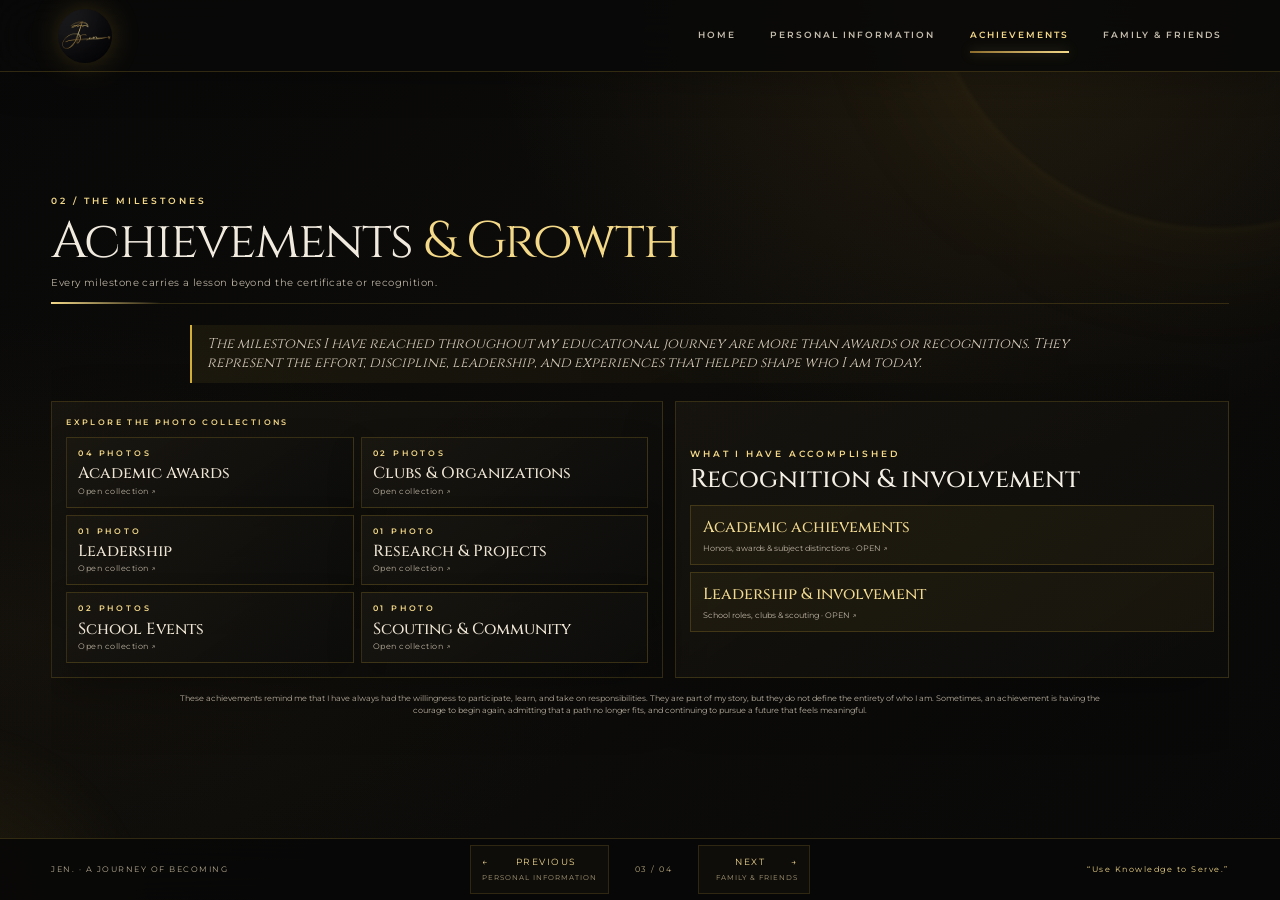
==== commit 5816e3cf: "commit changes" ====
--- a/achievements.html
+++ b/achievements.html
@@ -1 +1 @@
-<!doctype html><html lang="en"><head><meta charset="utf-8"><meta name="viewport" content="width=device-width, initial-scale=1, maximum-scale=1"><meta name="theme-color" content="#070709"><meta name="description" content="Ejelyn Cudal Garin — a journey of becoming."><link rel="preconnect" href="https://fonts.googleapis.com"><link rel="preconnect" href="https://fonts.gstatic.com" crossorigin><link href="https://fonts.googleapis.com/css2?family=Cinzel:wght@400;500;600;700&family=Montserrat:wght@300;400;500;600;700&display=swap" rel="stylesheet"><link rel="stylesheet" href="css/style.css"><title>Achievements · JEN.</title></head><body data-page="achievements"><div class="ambient ambient-one"></div><div class="ambient ambient-two"></div><header class="site-header"><button class="brand image-view-trigger" type="button" aria-label="View and zoom the JEN logo" data-image-view="assets/images/logo.jpeg" data-caption="JEN official logo"><img src="assets/images/logo.jpeg" alt="JEN official logo"></button><button class="menu-toggle" aria-label="Toggle navigation" aria-expanded="false">☰</button><nav class="main-nav" aria-label="Main navigation"><a href="index.html" data-page="home">HOME</a><a href="personal-information.html" data-page="personal">PERSONAL INFORMATION</a><a href="achievements.html" data-page="achievements">ACHIEVEMENTS</a><a href="family-friends.html" data-page="family">FAMILY &amp; FRIENDS</a></nav></header><main class="page-wrap inner-page"><section class="page-heading"><p class="eyebrow">02 / THE MILESTONES</p><h1>Achievements <em>&amp; Growth</em></h1><p>Every milestone carries a lesson beyond the certificate or recognition.</p></section><section class="achievement-intro">The milestones I have reached throughout my educational journey are more than awards or recognitions. They represent the effort, discipline, leadership, and experiences that helped shape who I am today.</section><div class="achievement-layout"><section class="achievement-explorer"><div class="panel-kicker">EXPLORE THE PHOTO COLLECTIONS</div><div class="gallery-categories"><button class="gallery-card" data-gallery="Academic Awards"><span class="eyebrow">04 PHOTOS</span><strong>Academic Awards</strong><small>Open collection ↗</small></button><button class="gallery-card" data-gallery="Clubs &amp; Organizations"><span class="eyebrow">02 PHOTOS</span><strong>Clubs &amp; Organizations</strong><small>Open collection ↗</small></button><button class="gallery-card" data-gallery="Leadership"><span class="eyebrow">01 PHOTO</span><strong>Leadership</strong><small>Open collection ↗</small></button><button class="gallery-card" data-gallery="Research &amp; Projects"><span class="eyebrow">01 PHOTO</span><strong>Research &amp; Projects</strong><small>Open collection ↗</small></button><button class="gallery-card" data-gallery="School Events"><span class="eyebrow">02 PHOTOS</span><strong>School Events</strong><small>Open collection ↗</small></button><button class="gallery-card" data-gallery="Scouting &amp; Community"><span class="eyebrow">01 PHOTO</span><strong>Scouting &amp; Community</strong><small>Open collection ↗</small></button></div></section><aside class="achievement-record"><span class="eyebrow">WHAT I HAVE ACCOMPLISHED</span><h2>Recognition &amp; involvement</h2><div class="record-cards"><button class="record-card" data-record="academic"><strong>Academic achievements</strong><small>Honors, awards &amp; subject distinctions · OPEN ↗</small></button><button class="record-card" data-record="leadership"><strong>Leadership &amp; involvement</strong><small>School roles, clubs &amp; scouting · OPEN ↗</small></button></div></aside></div><p class="closing-note">These achievements remind me that I have always had the willingness to participate, learn, and take on responsibilities. They are part of my story, but they do not define the entirety of who I am. Sometimes, an achievement is having the courage to begin again, admitting that a path no longer fits, and continuing to pursue a future that feels meaningful.</p></main><footer class="site-footer"><span class="footer-signature">JEN. · A JOURNEY OF BECOMING</span><nav class="page-navigation" aria-label="Page navigation"><a class="page-step previous" href="personal-information.html" aria-label="Previous page">← <span>PREVIOUS</span><small>PERSONAL INFORMATION</small></a><span class="page-count">03 / 04</span><a class="page-step next" href="family-friends.html" aria-label="Next page"><span>NEXT</span> →<small>FAMILY & FRIENDS</small></a></nav><span class="footer-motto">“Use Knowledge to Serve.”</span></footer><div class="content-modal" id="content-modal" aria-hidden="true"><section class="modal-panel" role="dialog" aria-modal="true" aria-labelledby="modal-title"><div class="modal-top"><div><span class="eyebrow" id="modal-kicker">SELECTED COLLECTION</span><h2 id="modal-title">Explore</h2></div><button class="modal-close" aria-label="Close popup">×</button></div><div class="modal-content" id="modal-content"></div><div class="modal-controls" id="modal-controls"><button class="outline-button" id="modal-prev">← PREVIOUS</button><span id="modal-page">01 / 01</span><button class="gold-button small" id="modal-next">NEXT →</button></div></section></div><div class="lightbox" id="lightbox" aria-hidden="true"><button class="lightbox-close" aria-label="Close image viewer">×</button><button class="lightbox-prev" aria-label="Previous image">‹</button><figure><img src="" alt=""><figcaption></figcaption></figure><button class="lightbox-next" aria-label="Next image">›</button><p class="zoom-hint">CLICK IMAGE TO ZOOM · ESC TO CLOSE</p></div><script src="js/content.js"></script><script src="js/script.js"></script></body></html>+<!doctype html><html lang="en"><head><meta charset="utf-8"><meta name="viewport" content="width=device-width, initial-scale=1, maximum-scale=1"><meta name="theme-color" content="#070709"><meta name="description" content="Ejelyn Cudal Garin — a journey of becoming."><link rel="preconnect" href="https://fonts.googleapis.com"><link rel="preconnect" href="https://fonts.gstatic.com" crossorigin><link href="https://fonts.googleapis.com/css2?family=Cinzel:wght@400;500;600;700&family=Montserrat:wght@300;400;500;600;700&display=swap" rel="stylesheet"><link rel="stylesheet" href="css/style.css"><link rel="stylesheet" href="css/premium-ui.css"><title>Achievements · JEN.</title></head><body data-page="achievements"><div class="ambient ambient-one"></div><div class="ambient ambient-two"></div><header class="site-header"><button class="brand image-view-trigger" type="button" aria-label="View and zoom the JEN logo" data-image-view="assets/images/logo.jpeg" data-caption="My Official Identity Logo"><img src="assets/images/logo.jpeg" alt="JEN official logo"></button><button class="menu-toggle" aria-label="Toggle navigation" aria-expanded="false">☰</button><nav class="main-nav" aria-label="Main navigation"><a href="index.html" data-page="home">HOME</a><a href="personal-information.html" data-page="personal">PERSONAL INFORMATION</a><a href="achievements.html" data-page="achievements">ACHIEVEMENTS</a><a href="family-friends.html" data-page="family">FAMILY &amp; FRIENDS</a></nav></header><main class="page-wrap inner-page"><section class="page-heading"><p class="eyebrow">02 / THE MILESTONES</p><h1>Achievements <em>&amp; Growth</em></h1><p>Every milestone carries a lesson beyond the certificate or recognition.</p></section><section class="achievement-intro">The milestones I have reached throughout my educational journey are more than awards or recognitions. They represent the effort, discipline, leadership, and experiences that helped shape who I am today.</section><div class="achievement-layout"><section class="achievement-explorer"><div class="panel-kicker">EXPLORE THE PHOTO COLLECTIONS</div><div class="gallery-categories"><button class="gallery-card" data-gallery="Academic Awards"><span class="eyebrow">04 PHOTOS</span><strong>Academic Awards</strong><small>Open collection ↗</small></button><button class="gallery-card" data-gallery="Clubs &amp; Organizations"><span class="eyebrow">02 PHOTOS</span><strong>Clubs &amp; Organizations</strong><small>Open collection ↗</small></button><button class="gallery-card" data-gallery="Leadership"><span class="eyebrow">01 PHOTO</span><strong>Leadership</strong><small>Open collection ↗</small></button><button class="gallery-card" data-gallery="Research &amp; Projects"><span class="eyebrow">01 PHOTO</span><strong>Research &amp; Projects</strong><small>Open collection ↗</small></button><button class="gallery-card" data-gallery="School Events"><span class="eyebrow">02 PHOTOS</span><strong>School Events</strong><small>Open collection ↗</small></button><button class="gallery-card" data-gallery="Scouting &amp; Community"><span class="eyebrow">01 PHOTO</span><strong>Scouting &amp; Community</strong><small>Open collection ↗</small></button></div></section><aside class="achievement-record"><span class="eyebrow">WHAT I HAVE ACCOMPLISHED</span><h2>Recognition &amp; involvement</h2><div class="record-cards"><button class="record-card" data-record="academic"><strong>Academic achievements</strong><small>Honors, awards &amp; subject distinctions · OPEN ↗</small></button><button class="record-card" data-record="leadership"><strong>Leadership &amp; involvement</strong><small>School roles, clubs &amp; scouting · OPEN ↗</small></button></div></aside></div><p class="closing-note">These achievements remind me that I have always had the willingness to participate, learn, and take on responsibilities. They are part of my story, but they do not define the entirety of who I am. Sometimes, an achievement is having the courage to begin again, admitting that a path no longer fits, and continuing to pursue a future that feels meaningful.</p></main><footer class="site-footer"><span class="footer-signature">JEN. · A JOURNEY OF BECOMING</span><nav class="page-navigation" aria-label="Page navigation"><a class="page-step previous" href="personal-information.html" aria-label="Previous page">← <span>PREVIOUS</span><small>PERSONAL INFORMATION</small></a><span class="page-count">03 / 04</span><a class="page-step next" href="family-friends.html" aria-label="Next page"><span>NEXT</span> →<small>FAMILY & FRIENDS</small></a></nav><span class="footer-motto">“Use Knowledge to Serve.”</span></footer><div class="content-modal" id="content-modal" aria-hidden="true"><section class="modal-panel" role="dialog" aria-modal="true" aria-labelledby="modal-title"><div class="modal-top"><div><span class="eyebrow" id="modal-kicker">SELECTED COLLECTION</span><h2 id="modal-title">Explore</h2></div><button class="modal-close" aria-label="Close popup">×</button></div><div class="modal-content" id="modal-content"></div><div class="modal-controls" id="modal-controls"><button class="outline-button" id="modal-prev">← PREVIOUS</button><span id="modal-page">01 / 01</span><button class="gold-button small" id="modal-next">NEXT →</button></div></section></div><div class="lightbox" id="lightbox" aria-hidden="true"><button class="lightbox-close" aria-label="Close image viewer">×</button><button class="lightbox-prev" aria-label="Previous image">‹</button><figure><img src="" alt=""><figcaption></figcaption></figure><button class="lightbox-next" aria-label="Next image">›</button><p class="zoom-hint">CLICK IMAGE TO ZOOM · ESC TO CLOSE</p></div><script src="js/content.js"></script><script src="js/script.js"></script></body></html>
--- a/css/premium-ui.css
+++ b/css/premium-ui.css
@@ -0,0 +1,292 @@
+/* JEN. — Premium editorial interface refresh
+   Visual-only layer: preserves existing copy, data, image sources and interactions. */
+:root{
+ --ink:#f5f0e6;--muted:#b9b1a2;--gold:#d4af37;--gold2:#f4d989;--gold3:#8b6b2c;
+ --line:rgba(212,175,55,.23);--panel:rgba(17,16,14,.86);--serif:'Cinzel',Georgia,serif;
+ --sans:'Montserrat',Arial,sans-serif;--page: min(1320px, calc(100% - 9vw));
+}
+*{box-sizing:border-box}
+html,body{width:100%;height:auto;min-height:100%;margin:0;overflow-x:hidden;overflow-y:auto;scroll-behavior:smooth}
+body{font-size:14px;line-height:1.65;background:#080808;color:var(--ink);background-image:radial-gradient(ellipse at 78% 0%,rgba(129,98,37,.19),transparent 36%),radial-gradient(ellipse at 0% 70%,rgba(88,67,29,.12),transparent 35%),linear-gradient(135deg,#080808 0%,#0d0c0a 48%,#080808 100%);font-family:var(--sans)}
+body:before{opacity:.045;background-size:72px 72px;mask-image:linear-gradient(to bottom,#000,transparent 82%)}
+::selection{background:rgba(212,175,55,.35);color:#fff}
+a{color:inherit}
+.ambient-one{width:46vw;height:46vw;right:-18vw;top:-28vw;border-color:rgba(212,175,55,.16);box-shadow:0 0 160px rgba(212,175,55,.07)}
+.ambient-two{width:35vw;height:35vw;left:-22vw;bottom:-20vw;background:radial-gradient(circle,rgba(212,175,55,.11),transparent 68%)}
+.site-header{height:92px;min-height:92px;position:sticky;top:0;padding:0 max(4.5vw,24px);background:rgba(8,8,8,.88);border-bottom:1px solid rgba(212,175,55,.2);backdrop-filter:blur(24px);box-shadow:0 12px 35px rgba(0,0,0,.2)}
+.brand{width:58px;height:58px;flex:0 0 58px}.brand img{width:54px;height:54px;filter:drop-shadow(0 0 14px rgba(212,175,55,.22))}
+.main-nav{gap:clamp(18px,2.7vw,42px)}
+.main-nav a{font-size:9px;letter-spacing:2px;color:#c5bdad;padding:14px 0}
+.main-nav a:after{height:2px;bottom:4px;background:linear-gradient(90deg,var(--gold3),var(--gold2));box-shadow:0 0 12px rgba(244,217,137,.35)}
+.main-nav a.active,.main-nav a:hover{color:var(--gold2)}
+.menu-toggle{border-radius:0;padding:10px 13px;letter-spacing:1px}
+.page-wrap{width:var(--page);height:auto;min-height:calc(100svh - 166px);margin:0 auto;padding:clamp(42px,6vh,82px) 0 54px;display:flex;flex-direction:column;justify-content:center;gap:30px}
+.home-page{min-height:calc(100svh - 162px);height:auto;justify-content:center;gap:clamp(34px,5vh,62px);padding-top:clamp(48px,7vh,90px);padding-bottom:48px}
+.hero-grid{grid-template-columns:minmax(0,1.08fr) minmax(330px,.82fr);gap:clamp(45px,8vw,130px);align-items:center}
+.hero-copy{padding:12px 0 12px 2vw;position:relative}
+.hero-copy:before{content:"";position:absolute;left:0;top:0;bottom:0;width:1px;background:linear-gradient(180deg,transparent,rgba(212,175,55,.65),transparent)}
+.eyebrow,.overline,.panel-kicker,.card-no{font-size:9px;letter-spacing:2.8px;color:var(--gold2);font-weight:600}
+.overline{margin:35px 0 12px;color:#b9a77c;font-size:10px;letter-spacing:3.4px}
+.hero-copy h1{font-size:clamp(76px,9vw,132px);line-height:.88;letter-spacing:-4px;margin:18px 0 30px;font-weight:400}
+.hero-copy h1 em{font-weight:400;color:var(--gold2)}
+.hero-copy h1.gold-shimmer{animation:none;text-shadow:0 12px 50px rgba(212,175,55,.12)}
+.hero-copy h1.gold-shimmer:after{display:none}
+.hero-intro{max-width:550px;color:#c9c2b5;font-size:14px;line-height:2;letter-spacing:.1px}
+.gold-quote{font-size:clamp(20px,2vw,27px);color:var(--gold2);margin:26px 0 5px}
+.motto{color:#aaa292;font-size:11px;letter-spacing:1px;margin:8px 0 28px}
+.gold-button{min-height:48px;padding:0 24px;border:1px solid rgba(212,175,55,.75);background:linear-gradient(110deg,rgba(212,175,55,.17),rgba(212,175,55,.045));color:#f6df9e;font-size:9px;letter-spacing:2px;box-shadow:0 12px 35px rgba(0,0,0,.22);transition:transform .3s,background .3s,box-shadow .3s}
+.gold-button:hover{background:rgba(212,175,55,.2);box-shadow:0 14px 38px rgba(212,175,55,.12);transform:translateY(-3px)}
+.hero-portrait{width:min(34vw,440px);height:min(66vh,590px);padding:13px;border:1px solid rgba(212,175,55,.55);background:linear-gradient(145deg,rgba(212,175,55,.14),rgba(255,255,255,.015) 35%,rgba(212,175,55,.08));box-shadow:0 0 0 9px rgba(212,175,55,.025),0 35px 100px rgba(0,0,0,.55),0 0 90px rgba(212,175,55,.08)}
+.hero-portrait:before,.hero-portrait:after{width:64px;height:64px;border-color:var(--gold2)}
+.portrait-frame{background:#11100d;position:relative}
+.portrait-frame:after{content:"";position:absolute;inset:0;pointer-events:none;background:linear-gradient(180deg,transparent 65%,rgba(0,0,0,.18))}
+.portrait-frame img{object-fit:contain;filter:saturate(.9) contrast(1.02)}
+.portrait-index{bottom:-34px;left:13px;color:#b4a47b;font-size:8px;letter-spacing:2.5px}
+.home-cards{gap:14px;margin-top:0}
+.feature-card,.gallery-card,.family-card,.profile-topic-card{border:1px solid rgba(212,175,55,.2);background:linear-gradient(145deg,rgba(27,24,17,.8),rgba(12,12,11,.96));padding:22px 24px;box-shadow:0 15px 35px rgba(0,0,0,.17);transition:transform .35s,border-color .35s,background .35s,box-shadow .35s}
+.feature-card:before,.gallery-card:before,.family-card:before,.profile-topic-card:before{background:linear-gradient(115deg,transparent 5%,rgba(244,217,137,.07) 48%,transparent 85%)}
+.feature-card:hover,.gallery-card:hover,.family-card:hover,.profile-topic-card:hover{transform:translateY(-6px);border-color:rgba(244,217,137,.68);background:linear-gradient(145deg,rgba(45,36,18,.88),rgba(12,12,11,.98));box-shadow:0 22px 50px rgba(0,0,0,.3),0 0 30px rgba(212,175,55,.08)}
+.feature-card{min-height:126px;justify-content:center;gap:7px}
+.feature-card strong{font-size:clamp(19px,2vw,25px);line-height:1.18;margin:7px 0 0}
+.feature-card small{font-size:10px;color:#bdb5a6;letter-spacing:.7px}
+.feature-card b,.family-card b{color:var(--gold2);font-size:17px}
+.home-signoff{margin-top:0;padding:19px 0 0;border-top:1px solid rgba(212,175,55,.19)}
+.home-signoff p{font-size:20px;color:#d0c6b2}
+.page-heading{text-align:left;margin:0 0 28px;padding:0 0 24px;border-bottom:1px solid rgba(212,175,55,.19);position:relative}
+.page-heading:after{content:"";position:absolute;bottom:-1px;left:0;width:110px;height:2px;background:linear-gradient(90deg,var(--gold2),transparent)}
+.page-heading .eyebrow{margin:0 0 13px;font-size:9px;letter-spacing:3px}
+.page-heading h1{font-size:clamp(42px,5.4vw,70px);line-height:1.06;letter-spacing:-1.8px;font-weight:400}
+.page-heading h1 em{color:var(--gold2);font-style:normal}
+.page-heading>p:last-child{margin:13px 0 0;color:#b9b0a1;font-size:12px;letter-spacing:.45px}
+.profile-strip{background:rgba(255,255,255,.025);border:1px solid rgba(212,175,55,.18);padding:13px 18px;margin-bottom:0}
+.profile-strip p{color:#e2d8c5;font-size:17px}.profile-facts{gap:28px}.profile-facts span{font-size:8px;letter-spacing:1.5px;color:#c4b99f}
+.identity-logo-trigger{border-color:rgba(212,175,55,.45);width:46px;height:46px}
+.section-picker{grid-template-columns:repeat(4,minmax(0,1fr));gap:13px}
+.profile-topic-card{min-height:116px;padding:18px 20px;justify-content:center}
+.topic-number{font-size:9px;letter-spacing:2px;color:#c9a85e}
+.profile-topic-card strong{font-size:clamp(17px,1.7vw,22px);line-height:1.15;margin:10px 0 5px}
+.profile-topic-card small{font-size:8px;letter-spacing:1.5px;color:#b9b09f}
+.inner-page{justify-content:flex-start;gap:24px}
+.achievement-intro{max-width:900px;margin:0 auto 10px;text-align:left;padding:21px 25px;border-left:2px solid var(--gold);background:linear-gradient(90deg,rgba(212,175,55,.08),transparent);color:#d2c8b7;font-size:18px;line-height:1.6}
+.achievement-layout{grid-template-columns:1.05fr .95fr;gap:22px;align-items:stretch}
+.achievement-explorer,.achievement-record{padding:25px;border:1px solid rgba(212,175,55,.19);background:linear-gradient(145deg,rgba(26,23,16,.75),rgba(12,12,11,.92));box-shadow:0 20px 55px rgba(0,0,0,.2)}
+.panel-kicker{margin:0 0 17px;font-size:9px;letter-spacing:2.4px}
+.gallery-categories{grid-template-columns:repeat(2,minmax(0,1fr));gap:11px}
+.gallery-card{min-height:112px;padding:16px 18px}
+.gallery-card strong{font-size:20px;line-height:1.15;margin:9px 0 5px}
+.gallery-card small{font-size:9px;color:#b9b09f}
+.achievement-record{display:flex;flex-direction:column;justify-content:center;padding:clamp(24px,3vw,40px)}
+.achievement-record h2{font-size:clamp(25px,3vw,36px);line-height:1.12;margin:8px 0 22px}
+.record-cards{grid-template-columns:1fr;gap:12px}
+.record-card{padding:20px 22px;background:rgba(212,175,55,.055);border-color:rgba(212,175,55,.2);text-align:left}
+.record-card:hover{transform:translateX(4px);background:rgba(212,175,55,.1)}
+.record-card strong{font-size:21px;color:#f0d991}.record-card small{font-size:10px;color:#c0b7a6;line-height:1.6}
+.closing-note{max-width:950px;margin:6px auto 0;color:#b8af9f;font-size:11px;line-height:1.9}
+.family-note{max-width:820px;text-align:left;margin:0 0 6px;padding:20px 24px;border-left:2px solid var(--gold);background:linear-gradient(90deg,rgba(212,175,55,.08),transparent);font-size:18px;line-height:1.6;color:#d4caba}
+.family-categories{grid-template-columns:repeat(3,minmax(0,1fr));gap:14px}
+.family-card{min-height:154px;padding:24px;justify-content:center}
+.family-card strong{font-size:clamp(20px,2vw,27px);line-height:1.15;margin:11px 0 7px}
+.family-card small{font-size:10px;color:#c0b7a7}
+.site-footer{height:auto;min-height:78px;padding:14px max(4.5vw,24px);display:grid;grid-template-columns:1fr auto 1fr;gap:20px;background:rgba(8,8,8,.92);border-top:1px solid rgba(212,175,55,.2);backdrop-filter:blur(20px);color:#b6aa91;font-size:8px;letter-spacing:1.6px}
+.footer-signature,.footer-motto{font-size:8px;letter-spacing:1.5px;white-space:nowrap}.footer-motto{color:var(--gold2)!important;text-align:right}
+.page-navigation{gap:clamp(12px,2vw,26px)}
+.page-step{min-width:112px;padding:9px 11px;border:1px solid rgba(212,175,55,.16);font-size:9px;letter-spacing:1.5px;color:#efd68e;background:rgba(212,175,55,.035)}
+.page-step small{font-size:7px;color:#a99b7b}.page-step:hover{border-color:rgba(244,217,137,.55);background:rgba(212,175,55,.1);box-shadow:0 8px 25px rgba(0,0,0,.2)}.page-count{font-size:8px;color:#b4a47b}
+/* Collection dialog and lightbox receive the same editorial treatment. */
+.content-modal{padding:4vh 4vw;background:rgba(3,3,3,.88);backdrop-filter:blur(22px)}
+.modal-panel{width:min(1120px,94vw);height:min(820px,90svh);padding:clamp(22px,3vw,42px);border:1px solid rgba(212,175,55,.48);background:radial-gradient(ellipse at 100% 0%,rgba(212,175,55,.09),transparent 38%),linear-gradient(145deg,#17140d,#090909 68%);box-shadow:0 35px 110px rgba(0,0,0,.7),0 0 70px rgba(212,175,55,.08)}
+.modal-panel:before{inset:9px;border-color:rgba(212,175,55,.12)}
+.modal-top{padding-bottom:18px;border-color:rgba(212,175,55,.23)}.modal-top h2{font-size:clamp(28px,3.5vw,42px);font-weight:400}.modal-close{width:42px;height:42px;border-color:rgba(212,175,55,.3);background:rgba(212,175,55,.06)}
+.modal-content{padding:20px 4px}.modal-controls{padding-top:16px;border-color:rgba(212,175,55,.2)}.outline-button{padding:11px 17px;border-color:rgba(212,175,55,.28);color:#e8d39a;font-size:8px}
+.photo-card{padding:9px;border-color:rgba(212,175,55,.18);background:rgba(255,255,255,.025)}.photo-card img{background:#0b0b0a}.photo-card figcaption{font-size:10px;color:#e7ddc9}.photo-card figcaption strong{color:#f0d991;font-size:11px}.photo-card figcaption small{color:#b6ad9e;font-size:9px}
+.modal-source .prose{color:#d7cebd;font-size:12px;line-height:1.8}.modal-source .tagline-note,.modal-source .values-intro{font-size:11px;line-height:1.7;color:#c1b7a5}
+.modal-source .detail-card,.modal-source .interest-grid article,.modal-source .values-grid article,.modal-source .story-cards article,.modal-source .timeline-item{background:rgba(255,255,255,.025);border-color:rgba(212,175,55,.2)}
+.modal-source .detail-card h2,.modal-source .split-panel h2,.modal-source .interest-grid h2,.modal-source .story-cards h2{color:#f0e5ce}
+.modal-source .detail-card dd,.modal-source .gold-list,.modal-source .fact-board p{color:#ddd3c1}.modal-source .detail-card dt,.modal-source .fact-board b{color:#d7b85f}
+.modal-source .timeline-item img{border-radius:2px}.modal-source .timeline-item h3{font-size:16px}.modal-source .timeline-item p{font-size:9px;color:#c1b7a5}
+.modal-source .values-grid h3{color:#f0d991}.modal-source .values-grid p{font-size:9px;color:#c1b7a5;line-height:1.6}
+.letter-index-card{background:rgba(255,255,255,.025);border-color:rgba(212,175,55,.2)}.letter-index-card strong{color:#f0e5ce}.letter-index-card small{color:#b9ae9a}
+.lightbox{background:rgba(2,2,2,.97);backdrop-filter:blur(20px)}.lightbox button{border-color:rgba(212,175,55,.35);background:rgba(10,10,9,.9)}.lightbox figcaption{color:#f0d991}
+button:focus-visible,a:focus-visible,[role="button"]:focus-visible{outline:2px solid var(--gold2);outline-offset:4px}
+@media(max-width:950px){:root{--page:min(92%,900px)}.site-header{height:78px;min-height:78px;padding:0 4vw}.hero-grid{grid-template-columns:minmax(0,1fr) minmax(260px,.8fr);gap:35px}.hero-copy h1{font-size:clamp(68px,9vw,100px)}.hero-portrait{width:min(36vw,360px);height:min(58vh,480px)}.section-picker{grid-template-columns:repeat(2,minmax(0,1fr))}.family-categories{grid-template-columns:repeat(2,minmax(0,1fr))}.achievement-layout{grid-template-columns:1fr 1fr}.site-footer{grid-template-columns:1fr auto 1fr}}
+@media(max-width:650px){
+ :root{--page:calc(100% - 34px)}
+ .site-header{height:68px;min-height:68px;padding:0 17px}.brand,.brand img{width:44px;height:44px}.menu-toggle{display:block;border-radius:0}.main-nav{display:none;top:67px;left:0;right:0;padding:14px 20px 18px;background:rgba(8,8,8,.98);border-bottom:1px solid var(--line);box-shadow:0 18px 35px rgba(0,0,0,.4)}.main-nav.open{display:flex}.main-nav a{font-size:9px;padding:11px 4px}
+ .page-wrap{width:var(--page);min-height:calc(100svh - 120px);padding:36px 0 34px;gap:22px}.home-page{min-height:calc(100svh - 120px);padding-top:34px;gap:28px}.hero-grid{grid-template-columns:minmax(0,1fr) minmax(112px,.65fr);gap:12px}.hero-copy{padding:8px 0 8px 12px}.hero-copy h1{font-size:clamp(43px,11vw,67px);line-height:.9;letter-spacing:-2px;margin:12px 0 16px}.overline{font-size:7px;letter-spacing:2px;margin:16px 0 6px}.hero-copy .eyebrow{font-size:7px;letter-spacing:1.5px}.hero-intro{font-size:9px;line-height:1.7}.gold-quote{font-size:14px;margin:12px 0 3px}.motto{font-size:7px;line-height:1.5;margin:5px 0 12px}.gold-button{min-height:38px;padding:0 10px;font-size:7px;letter-spacing:1px;gap:6px}.hero-portrait{width:100%;height:30vh;max-height:260px;padding:6px}.hero-portrait:before,.hero-portrait:after{width:25px;height:25px}.portrait-index{font-size:5px;bottom:-22px;left:5px;letter-spacing:1.2px}
+ .home-cards{grid-template-columns:1fr;gap:8px}.feature-card{min-height:78px;padding:13px 15px}.feature-card strong{font-size:18px;margin:4px 0 0}.feature-card small{font-size:8px}.feature-card .card-no{font-size:6px;letter-spacing:1.5px}.feature-card b{right:14px;bottom:12px}.home-signoff{padding-top:12px;gap:10px}.home-signoff .eyebrow{font-size:6px}.home-signoff p{font-size:12px;text-align:right}
+ .page-heading{text-align:left;margin:0 0 6px;padding-bottom:18px}.page-heading .eyebrow{font-size:7px;letter-spacing:2px}.page-heading h1{font-size:clamp(34px,9vw,48px);line-height:1.05;letter-spacing:-1px}.page-heading>p:last-child{font-size:9px;line-height:1.6}.profile-strip{padding:9px;margin:0;gap:8px}.profile-strip p{font-size:11px}.profile-facts{gap:6px}.profile-facts span{font-size:5px;letter-spacing:.4px}.identity-logo-trigger{width:34px;height:34px}.section-picker{grid-template-columns:repeat(2,minmax(0,1fr));gap:8px}.profile-topic-card{min-height:82px;padding:11px}.topic-number{font-size:7px}.profile-topic-card strong{font-size:15px;margin:6px 0 3px}.profile-topic-card small{font-size:6px;letter-spacing:1px}
+ .achievement-intro,.family-note{font-size:13px;line-height:1.7;padding:13px 14px;margin:0 0 4px}.achievement-layout{grid-template-columns:1fr;gap:12px}.achievement-explorer,.achievement-record{padding:15px}.panel-kicker{font-size:7px;letter-spacing:1.5px;margin-bottom:11px}.gallery-categories{grid-template-columns:repeat(2,minmax(0,1fr));gap:7px}.gallery-card{min-height:85px;padding:11px}.gallery-card .eyebrow{font-size:6px;letter-spacing:1px}.gallery-card strong{font-size:15px;line-height:1.2;margin:6px 0 3px}.gallery-card small{font-size:7px}.achievement-record h2{font-size:23px;margin:5px 0 13px}.record-card{padding:13px}.record-card strong{font-size:16px}.record-card small{font-size:8px}.closing-note{font-size:8px;line-height:1.8;margin-top:0}
+ .family-categories{grid-template-columns:repeat(2,minmax(0,1fr));gap:8px}.family-card{min-height:105px;padding:13px}.family-card .eyebrow{font-size:6px;letter-spacing:1px}.family-card strong{font-size:16px;line-height:1.15;margin:7px 0 4px}.family-card small{font-size:7px}.family-card b{right:10px;bottom:9px;font-size:11px}
+ .site-footer{min-height:62px;padding:8px 12px;grid-template-columns:1fr auto 1fr;gap:4px}.footer-signature,.footer-motto{font-size:5px;letter-spacing:.35px;white-space:normal}.footer-motto{text-align:right}.page-navigation{gap:3px}.page-step{min-width:51px;padding:5px 3px;font-size:6px;letter-spacing:.4px;column-gap:3px}.page-step small{font-size:5px;letter-spacing:.2px}.page-count{font-size:5px;letter-spacing:.5px}
+ .content-modal{padding:12px}.modal-panel{width:100%;height:calc(100svh - 24px);padding:17px 13px}.modal-panel:before{inset:5px}.modal-top{padding-bottom:11px}.modal-top h2{font-size:25px}.modal-top .eyebrow{font-size:6px}.modal-close{width:32px;height:32px;font-size:20px}.modal-content{padding:10px 0}.modal-controls{padding-top:10px}.outline-button{padding:8px;font-size:6px}.modal-controls span{font-size:6px}.gold-button.small{min-height:32px;padding:0 9px;font-size:6px}.photo-grid,.family-photos{grid-template-columns:repeat(2,minmax(0,1fr));gap:7px}.photo-card{padding:5px}.photo-card img{height:clamp(80px,15vh,125px)}.photo-card figcaption{font-size:7px}.photo-card figcaption strong{font-size:8px}.photo-card figcaption small{font-size:6px}.achievement-photos{grid-template-columns:1fr}.achievement-photos .photo-card{grid-template-columns:1fr 1fr;gap:7px}.achievement-photos .photo-card img{height:110px}
+ .modal-source .prose{columns:1;font-size:9px;line-height:1.7}.modal-source .personal-details-grid{grid-template-columns:1fr;gap:8px}.modal-source .detail-card{padding:10px}.modal-source .detail-card h2{font-size:18px}.modal-source .detail-card dl>div{grid-template-columns:90px 1fr;padding:5px 0}.modal-source .detail-card dt,.modal-source .detail-card dd{font-size:8px}.modal-source .detail-note{font-size:8px}.modal-source .split-panel{grid-template-columns:1fr;gap:12px}.modal-source .split-panel h2{font-size:22px}.modal-source .fact-board{border-left:0;border-top:1px solid var(--line);padding:10px 0 0}.modal-source .fact-board p,.modal-source .fact-board b{font-size:8px}.modal-source .timeline{grid-template-columns:1fr;gap:7px}.modal-source .timeline-item{padding:8px}.modal-source .timeline-item img{width:34px;height:34px}.modal-source .timeline-item h3{font-size:13px}.modal-source .timeline-item p,.modal-source .timeline-item small{font-size:7px}.modal-source .values-grid{grid-template-columns:repeat(2,1fr);gap:6px}.modal-source .values-grid article{padding:8px}.modal-source .values-grid h3{font-size:14px}.modal-source .values-grid p{font-size:7px}.modal-source .interest-grid{grid-template-columns:1fr;gap:8px}.modal-source .interest-grid article{padding:10px}.modal-source .interest-grid h2{font-size:18px}.modal-source .tag-cloud span{font-size:7px}.modal-source .gold-list{font-size:8px;line-height:1.6}.modal-source .story-cards{grid-template-columns:1fr;gap:8px}.modal-source .story-cards article{padding:10px}.modal-source .story-cards h2{font-size:17px}.modal-source .story-cards .prose{font-size:8px}.letter-index{grid-template-columns:repeat(2,1fr);gap:7px}.letter-index-card{min-height:76px;padding:9px}.letter-index-card strong{font-size:15px}.letter-index-card small{font-size:6px}.letter-copy{columns:1}.letter-copy p{font-size:11px;line-height:1.55}
+ .lightbox{padding:38px 8px}.lightbox figure{max-width:96vw}.lightbox img{max-width:90vw;max-height:75vh}.lightbox-close{right:9px;top:8px}.lightbox-prev{left:4px}.lightbox-next{right:4px}.zoom-hint{font-size:6px}
+}
+@media(prefers-reduced-motion:reduce){*,*:before,*:after{scroll-behavior:auto!important;animation:none!important;transition:none!important}}
+
+/* ===== STRICT NO-PAGE-SCROLL MODE (classroom presentation layout) =====
+   Every primary page is constrained to the visible viewport. Content is
+   compacted rather than extending the document vertically. */
+html, body {
+  width:100%; height:100%; height:100dvh; min-height:0;
+  overflow:hidden !important; overscroll-behavior:none;
+}
+body {
+  display:flex; flex-direction:column;
+}
+.site-header {
+  position:relative; top:auto; flex:0 0 72px; height:72px; min-height:72px;
+}
+.page-wrap, .home-page {
+  flex:1 1 auto; width:min(1240px,92vw); height:auto !important;
+  min-height:0 !important; max-height:none; margin:0 auto;
+  padding:clamp(8px,1.6vh,18px) 0 !important;
+  overflow:hidden; justify-content:center; gap:clamp(8px,1.5vh,16px);
+}
+.home-page { justify-content:space-evenly; }
+.site-footer {
+  position:relative; flex:0 0 62px; height:62px; min-height:62px;
+  padding:4px clamp(14px,4vw,54px); gap:10px;
+}
+.hero-grid {
+  flex:1 1 auto; min-height:0; grid-template-columns:minmax(0,1.1fr) minmax(230px,.75fr);
+  gap:clamp(22px,4vw,60px);
+}
+.hero-copy { padding:4px 0 4px 1.5vw; }
+.hero-copy h1 { font-size:clamp(54px,6.8vw,92px); line-height:.86; margin:10px 0 14px; }
+.overline { margin:14px 0 5px; font-size:9px; }
+.hero-intro { font-size:clamp(10px,1vw,12px); line-height:1.55; max-width:520px; }
+.gold-quote { font-size:clamp(16px,1.6vw,21px); margin:12px 0 3px; }
+.motto { font-size:9px; margin:5px 0 12px; }
+.gold-button { min-height:38px; padding:0 16px; font-size:8px; }
+.hero-portrait { width:min(27vw,330px); height:min(47vh,410px); padding:9px; }
+.home-cards { flex:0 0 auto; gap:12px; }
+.feature-card { min-height:78px; padding:11px 15px; }
+.feature-card strong { font-size:clamp(16px,1.6vw,21px); }
+.feature-card small { font-size:9px; }
+.home-signoff { flex:0 0 auto; padding-top:6px; }
+.home-signoff p { font-size:16px; }
+.page-heading { margin:0 0 10px; padding-bottom:12px; }
+.page-heading .eyebrow { margin-bottom:6px; }
+.page-heading h1 { font-size:clamp(32px,4vw,52px); }
+.page-heading>p:last-child { margin-top:6px; font-size:10px; }
+.inner-page { justify-content:center; gap:clamp(7px,1.2vh,12px); }
+.profile-strip { padding:7px 12px; margin-bottom:7px; }
+.profile-strip p { font-size:13px; }
+.profile-facts { gap:14px; }
+.section-picker { gap:8px; }
+.profile-topic-card { min-height:68px; padding:9px 12px; }
+.profile-topic-card strong { font-size:16px; margin:4px 0 2px; }
+.profile-topic-card small { font-size:7px; }
+.achievement-intro { font-size:14px; line-height:1.35; margin:0 auto 7px; padding:10px 15px; }
+.achievement-layout { gap:12px; }
+.achievement-explorer, .achievement-record { padding:14px; }
+.panel-kicker { margin-bottom:8px; font-size:8px; }
+.gallery-categories { gap:7px; }
+.gallery-card { min-height:66px; padding:9px 11px; }
+.gallery-card strong { font-size:16px; margin:4px 0 2px; }
+.gallery-card small { font-size:8px; }
+.achievement-record h2 { font-size:clamp(20px,2vw,27px); margin:4px 0 10px; }
+.record-cards { gap:7px; }
+.record-card { padding:10px 12px; }
+.record-card strong { font-size:16px; }
+.record-card small { font-size:8px; line-height:1.4; }
+.closing-note { font-size:8px; line-height:1.45; margin:4px auto 0; }
+.family-note { font-size:14px; line-height:1.4; padding:10px 14px; margin:0 0 5px; }
+.family-categories { gap:9px; }
+.family-card { min-height:94px; padding:12px 15px; }
+.family-card strong { font-size:clamp(16px,1.8vw,22px); margin:6px 0 3px; }
+.family-card small { font-size:8px; }
+
+/* Keep all four page layouts visible on tablet and phone screens too. */
+@media (max-width:900px) {
+  .site-header { flex-basis:64px; height:64px; min-height:64px; }
+  .site-footer { flex-basis:54px; height:54px; min-height:54px; }
+  .page-wrap,.home-page { width:94vw; }
+  .hero-grid { grid-template-columns:minmax(0,1fr) minmax(175px,.72fr); gap:16px; }
+  .hero-copy h1 { font-size:clamp(46px,7vw,72px); }
+  .hero-portrait { width:min(30vw,260px); height:min(42vh,330px); }
+  .home-cards { gap:7px; }
+  .feature-card { min-height:68px; padding:8px 10px; }
+  .feature-card strong { font-size:clamp(13px,1.8vw,18px); }
+  .family-categories { grid-template-columns:repeat(3,minmax(0,1fr)); }
+  .achievement-layout { grid-template-columns:1fr 1fr; }
+  .gallery-categories { grid-template-columns:repeat(2,minmax(0,1fr)); }
+}
+@media (max-width:650px) {
+  .site-header { flex-basis:54px; height:54px; min-height:54px; padding:0 12px; }
+  .brand,.brand img { width:38px; height:38px; }
+  .main-nav { top:53px; }
+  .site-footer { flex-basis:48px; height:48px; min-height:48px; padding:3px 7px; }
+  .page-wrap,.home-page { width:calc(100% - 24px); padding:5px 0 !important; gap:6px; }
+  .home-page { justify-content:space-evenly; }
+  .hero-grid { grid-template-columns:minmax(0,1fr) minmax(105px,.62fr); gap:7px; }
+  .hero-copy { padding:3px 0 3px 8px; }
+  .hero-copy .eyebrow { font-size:6px; letter-spacing:1px; }
+  .overline { font-size:6px; letter-spacing:1.2px; margin:8px 0 3px; }
+  .hero-copy h1 { font-size:clamp(34px,9vw,54px); letter-spacing:-1.5px; margin:8px 0 9px; }
+  .hero-intro { font-size:7px; line-height:1.4; }
+  .gold-quote { font-size:11px; margin:7px 0 2px; }
+  .motto { font-size:6px; line-height:1.35; margin:3px 0 7px; }
+  .gold-button { min-height:27px; padding:0 7px; font-size:6px; letter-spacing:.5px; gap:5px; }
+  .hero-portrait { width:100%; height:min(34vh,210px); max-height:210px; padding:4px; }
+  .portrait-index { font-size:5px; bottom:-16px; }
+  .home-cards { grid-template-columns:repeat(3,minmax(0,1fr)); gap:5px; }
+  .feature-card { min-height:58px; padding:6px; gap:2px; }
+  .feature-card .card-no { font-size:5px; letter-spacing:.2px; }
+  .feature-card strong { font-size:clamp(9px,2.8vw,13px); line-height:1.05; margin:2px 0; }
+  .feature-card small { font-size:5px; line-height:1.2; }
+  .feature-card b { right:4px; bottom:4px; font-size:8px; }
+  .home-signoff { padding-top:4px; }
+  .home-signoff .eyebrow { font-size:5px; }
+  .home-signoff p { font-size:9px; }
+  .page-heading { margin:0 0 4px; padding-bottom:7px; }
+  .page-heading .eyebrow { font-size:6px; margin-bottom:4px; }
+  .page-heading h1 { font-size:clamp(25px,7vw,36px); }
+  .page-heading>p:last-child { font-size:7px; margin-top:4px; line-height:1.3; }
+  .profile-strip { padding:5px 7px; margin:0; gap:4px; }
+  .profile-strip p { font-size:9px; }
+  .profile-facts { gap:5px; }
+  .profile-facts span { font-size:5px; letter-spacing:.2px; }
+  .identity-logo-trigger { width:28px; height:28px; }
+  .section-picker { grid-template-columns:repeat(2,minmax(0,1fr)); gap:5px; }
+  .profile-topic-card { min-height:52px; padding:6px 8px; }
+  .topic-number { font-size:6px; }
+  .profile-topic-card strong { font-size:12px; margin:3px 0 1px; }
+  .profile-topic-card small { font-size:5px; letter-spacing:.5px; }
+  .achievement-intro,.family-note { font-size:9px; line-height:1.35; padding:7px 9px; margin:0 0 3px; }
+  .achievement-layout { grid-template-columns:1fr 1fr; gap:5px; }
+  .achievement-explorer,.achievement-record { padding:7px; }
+  .panel-kicker { font-size:5px; letter-spacing:.8px; margin-bottom:5px; }
+  .gallery-categories { grid-template-columns:repeat(2,minmax(0,1fr)); gap:4px; }
+  .gallery-card { min-height:48px; padding:5px; }
+  .gallery-card .eyebrow { font-size:5px; letter-spacing:.4px; }
+  .gallery-card strong { font-size:10px; margin:3px 0 1px; }
+  .gallery-card small { font-size:5px; }
+  .achievement-record h2 { font-size:14px; margin:3px 0 5px; }
+  .record-cards { grid-template-columns:1fr; gap:4px; }
+  .record-card { padding:5px 6px; }
+  .record-card strong { font-size:10px; }
+  .record-card small { font-size:6px; margin-top:2px; }
+  .closing-note { font-size:6px; line-height:1.25; margin:1px auto 0; }
+  .family-categories { grid-template-columns:repeat(3,minmax(0,1fr)); gap:4px; }
+  .family-card { min-height:65px; padding:6px; }
+  .family-card .eyebrow { font-size:5px; letter-spacing:.3px; }
+  .family-card strong { font-size:clamp(9px,2.7vw,13px); margin:4px 0 2px; }
+  .family-card small { font-size:5px; }
+  .family-card b { right:4px; bottom:3px; font-size:8px; }
+  .footer-signature,.footer-motto { font-size:4px; letter-spacing:0; }
+  .page-navigation { gap:2px; }
+  .page-step { min-width:42px; padding:3px 2px; font-size:5px; letter-spacing:0; column-gap:2px; }
+  .page-step small { font-size:4px; letter-spacing:0; }
+  .page-count { font-size:5px; letter-spacing:0; }
+}
+@media (max-height:700px) and (min-width:651px) {
+  .site-header { flex-basis:58px; height:58px; min-height:58px; }
+  .site-footer { flex-basis:50px; height:50px; min-height:50px; }
+  .page-wrap,.home-page { gap:6px; padding:5px 0 !important; }
+  .hero-portrait { height:38vh; }
+  .hero-copy h1 { font-size:clamp(48px,6vw,76px); }
+  .feature-card { min-height:62px; }
+  .family-card { min-height:72px; }
+}
